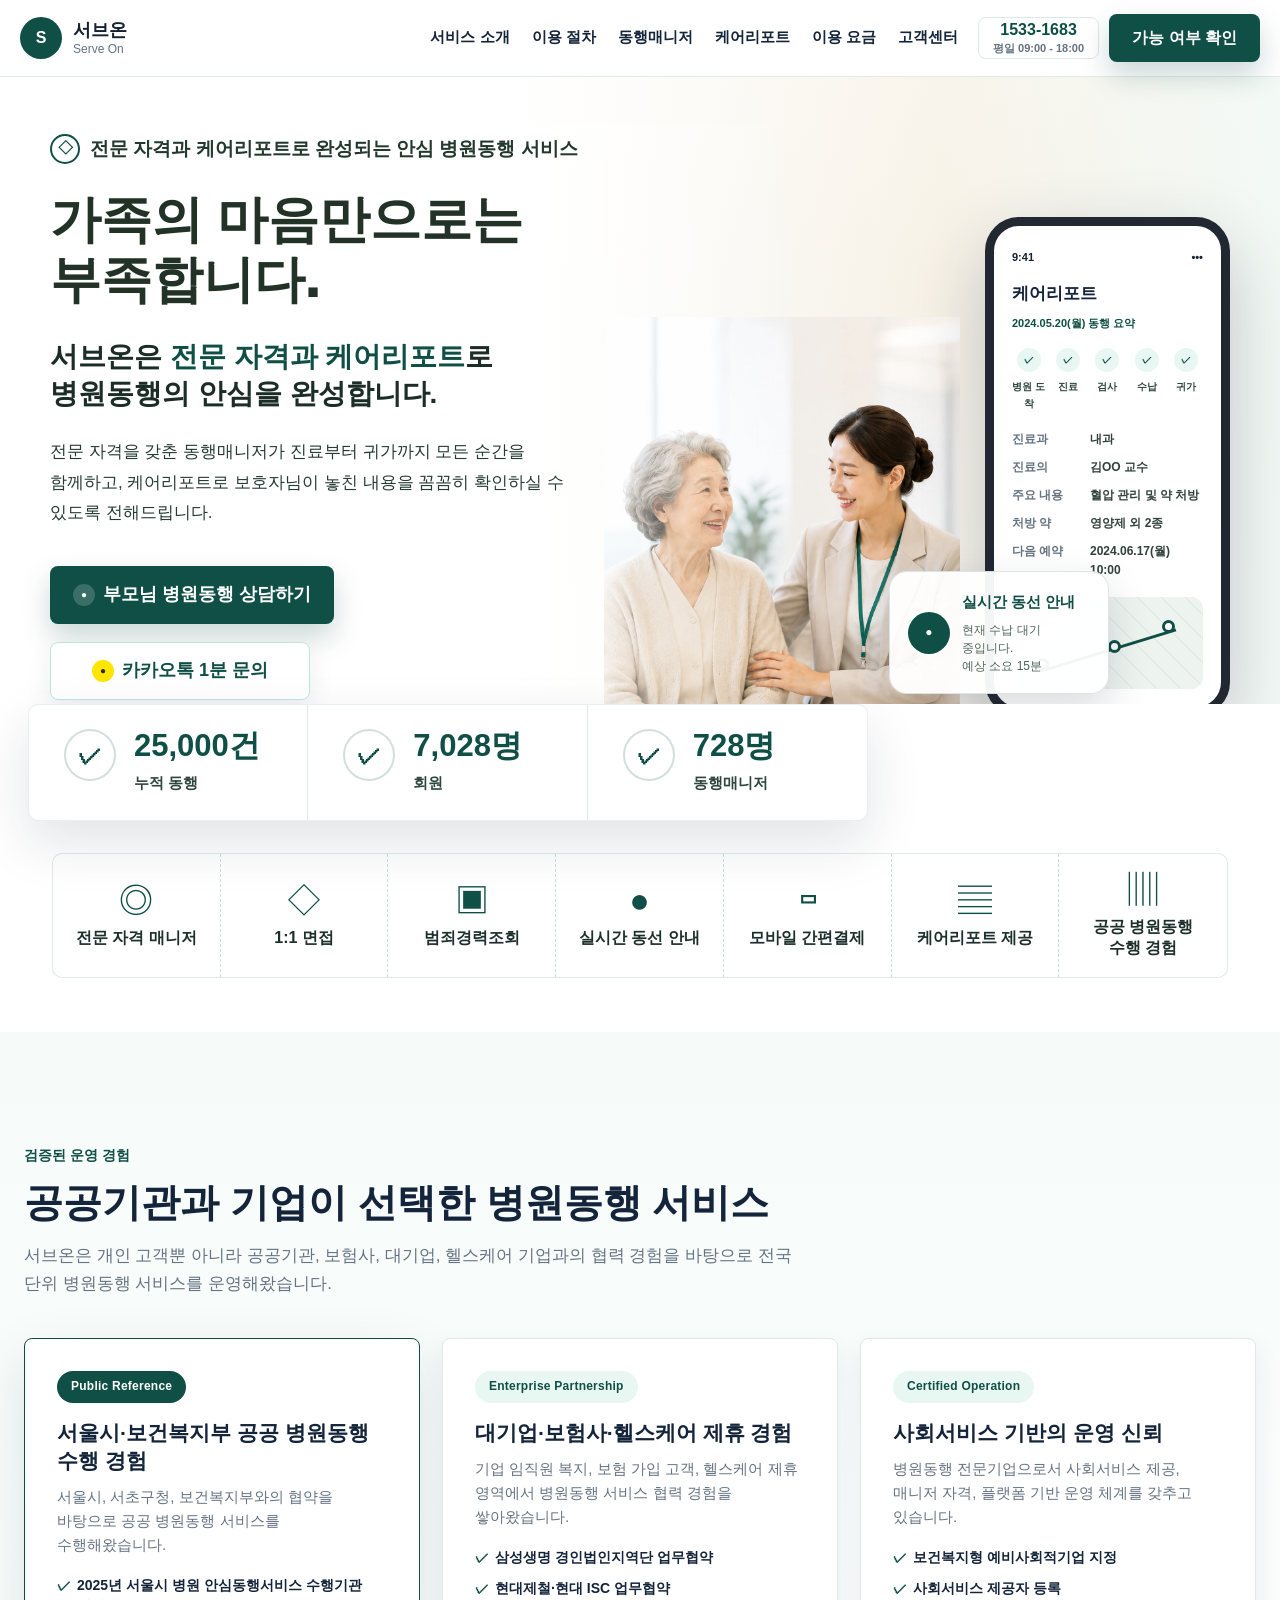
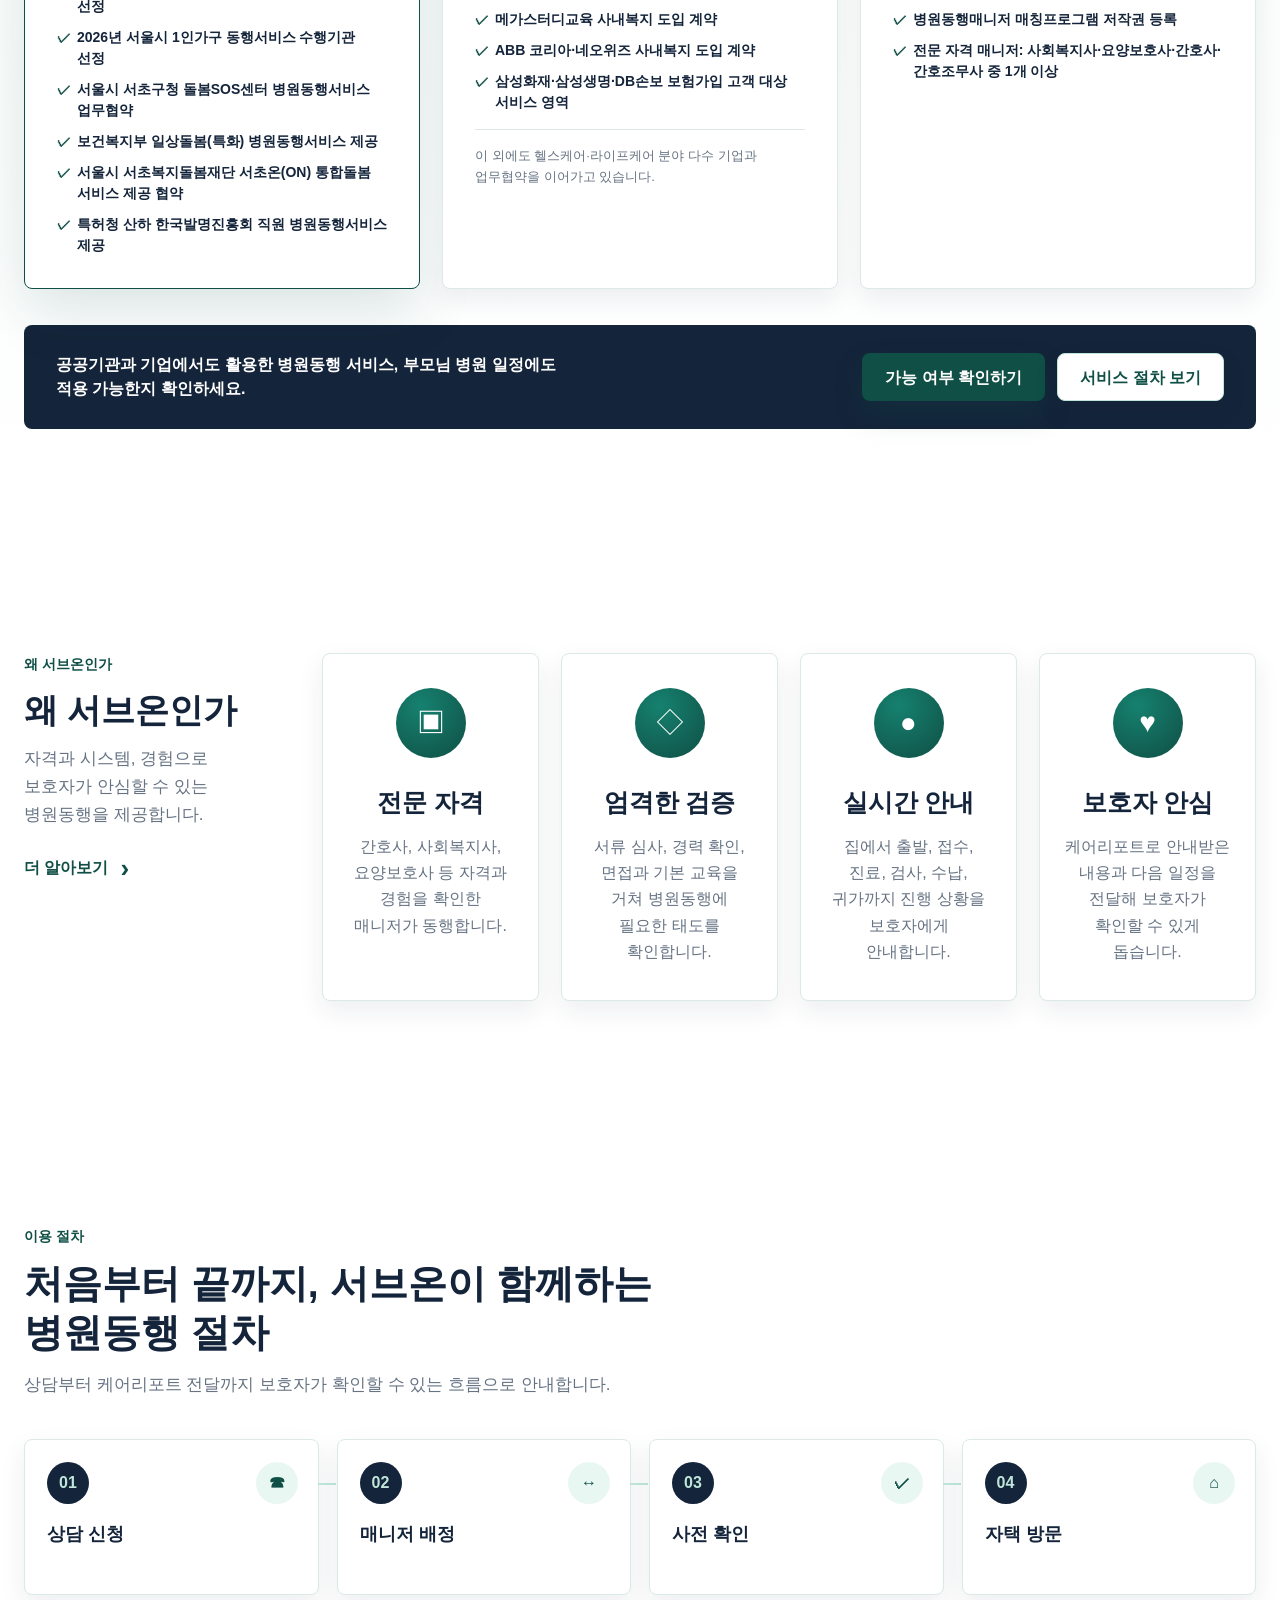
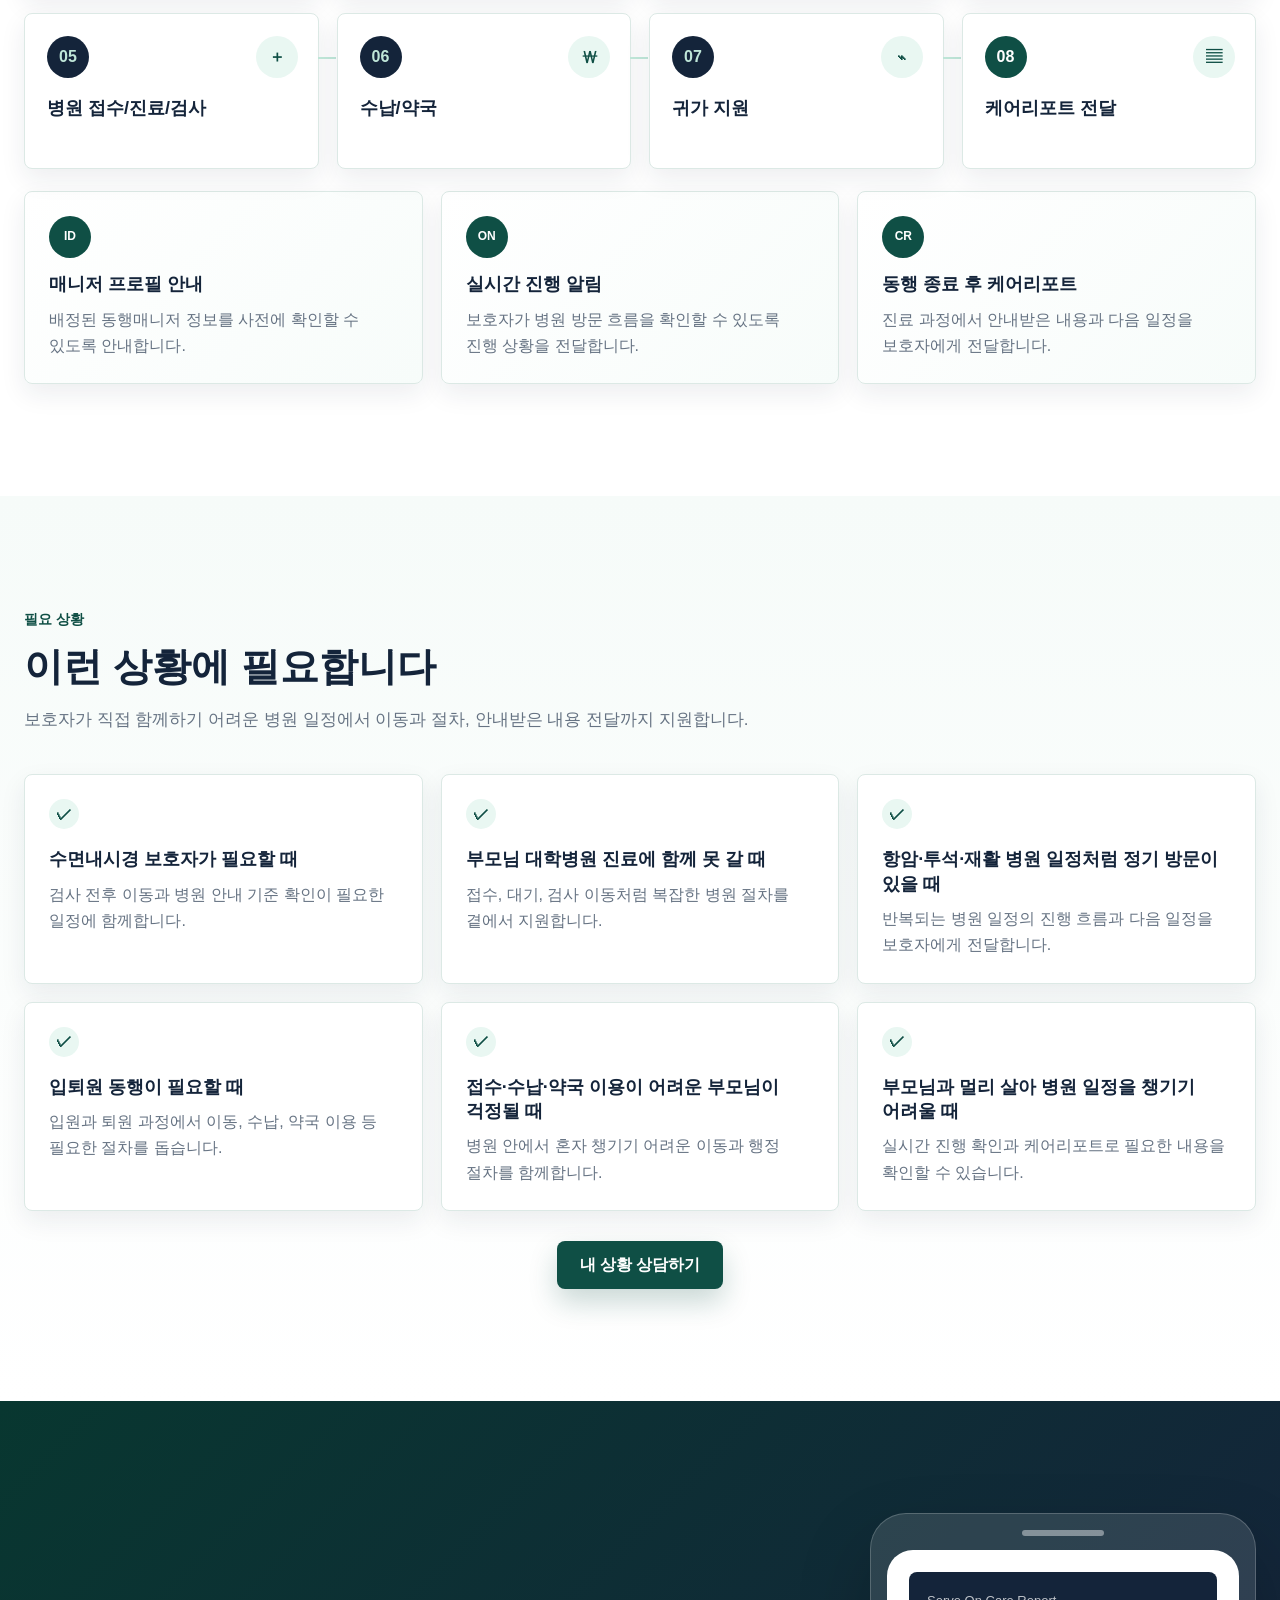
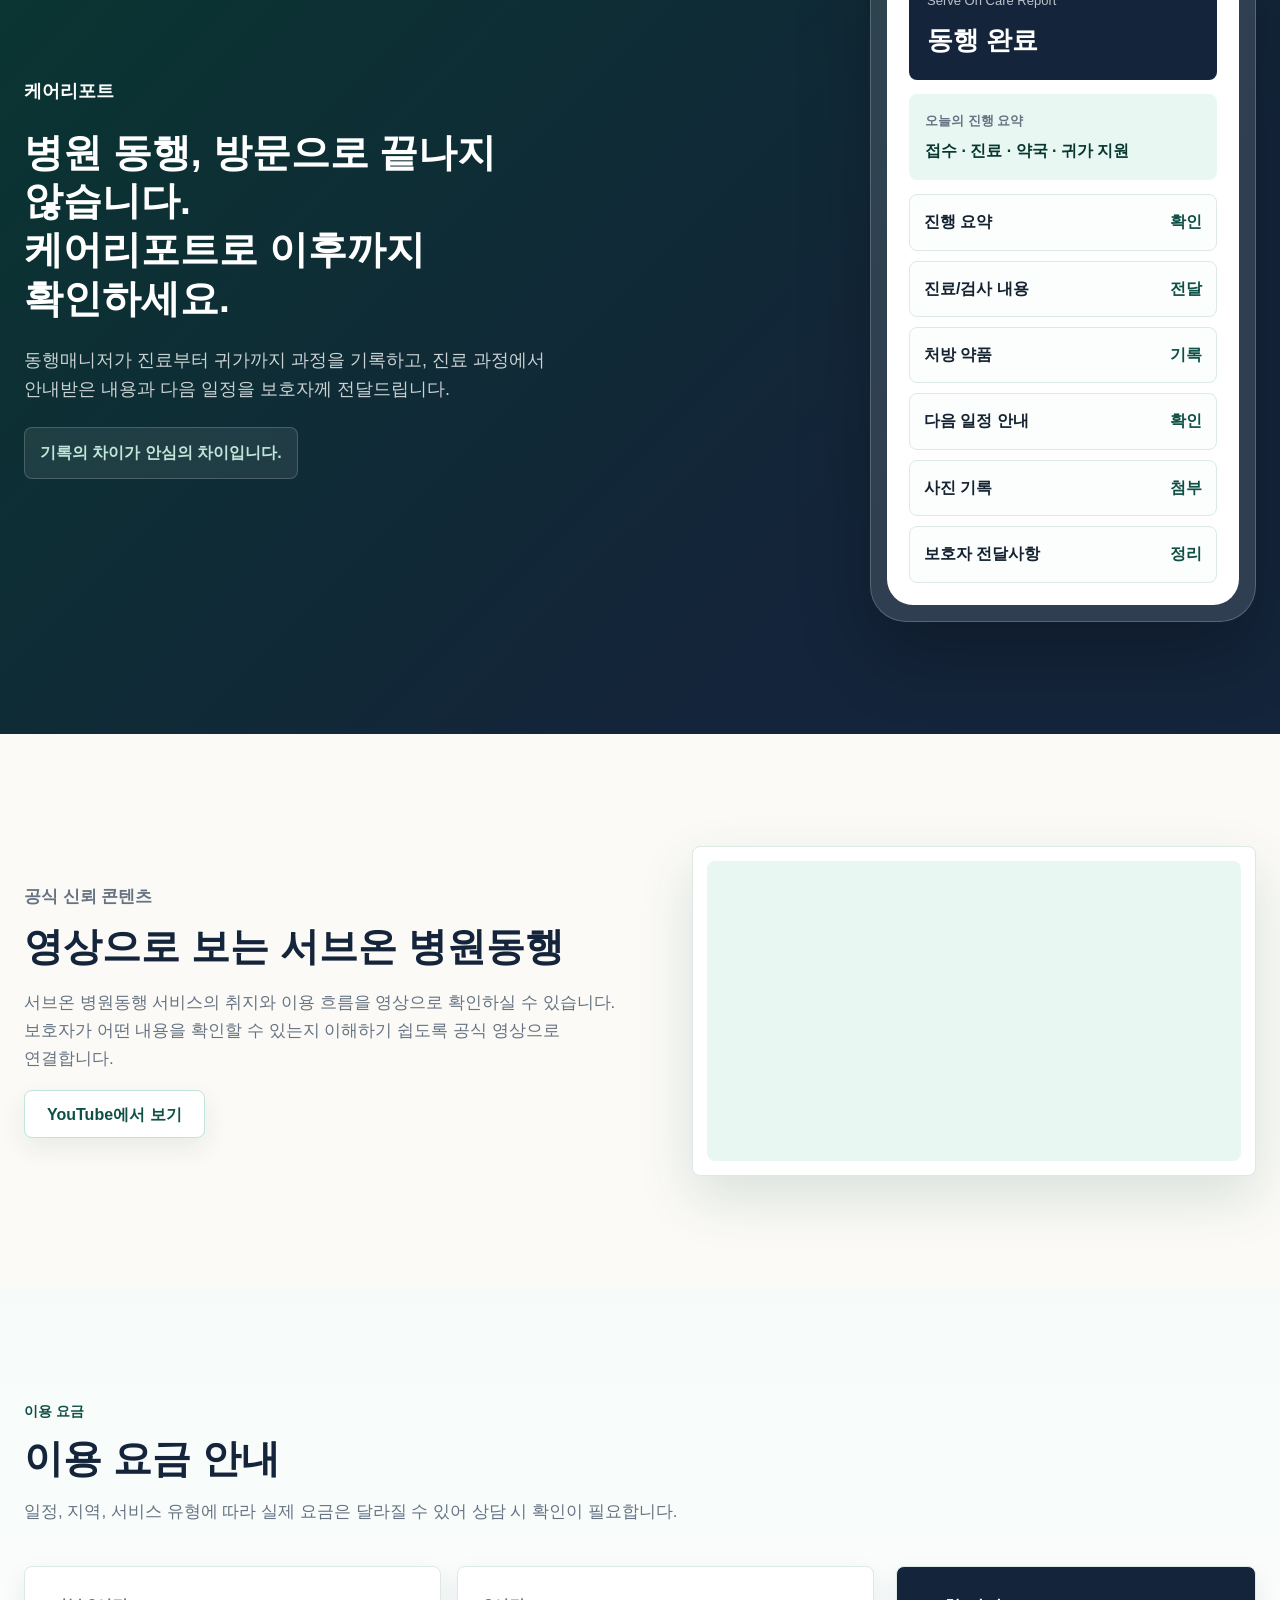
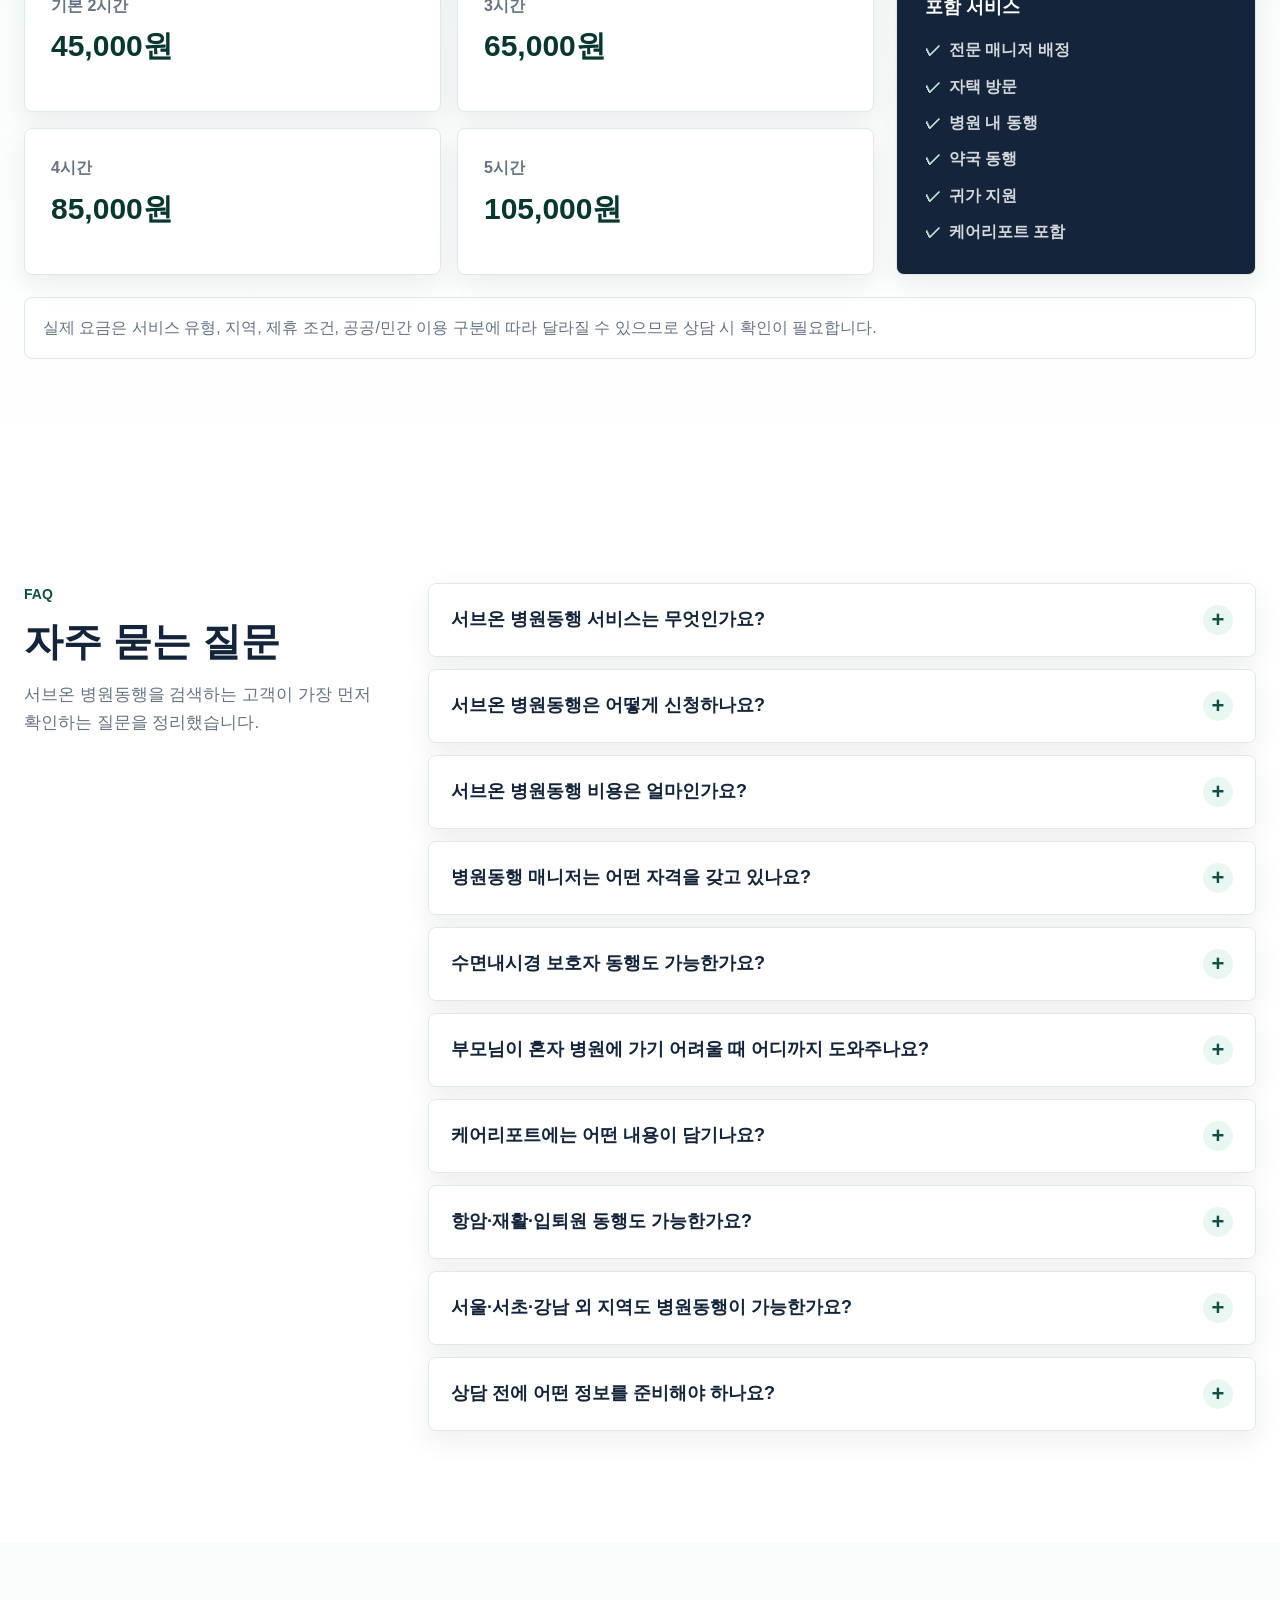
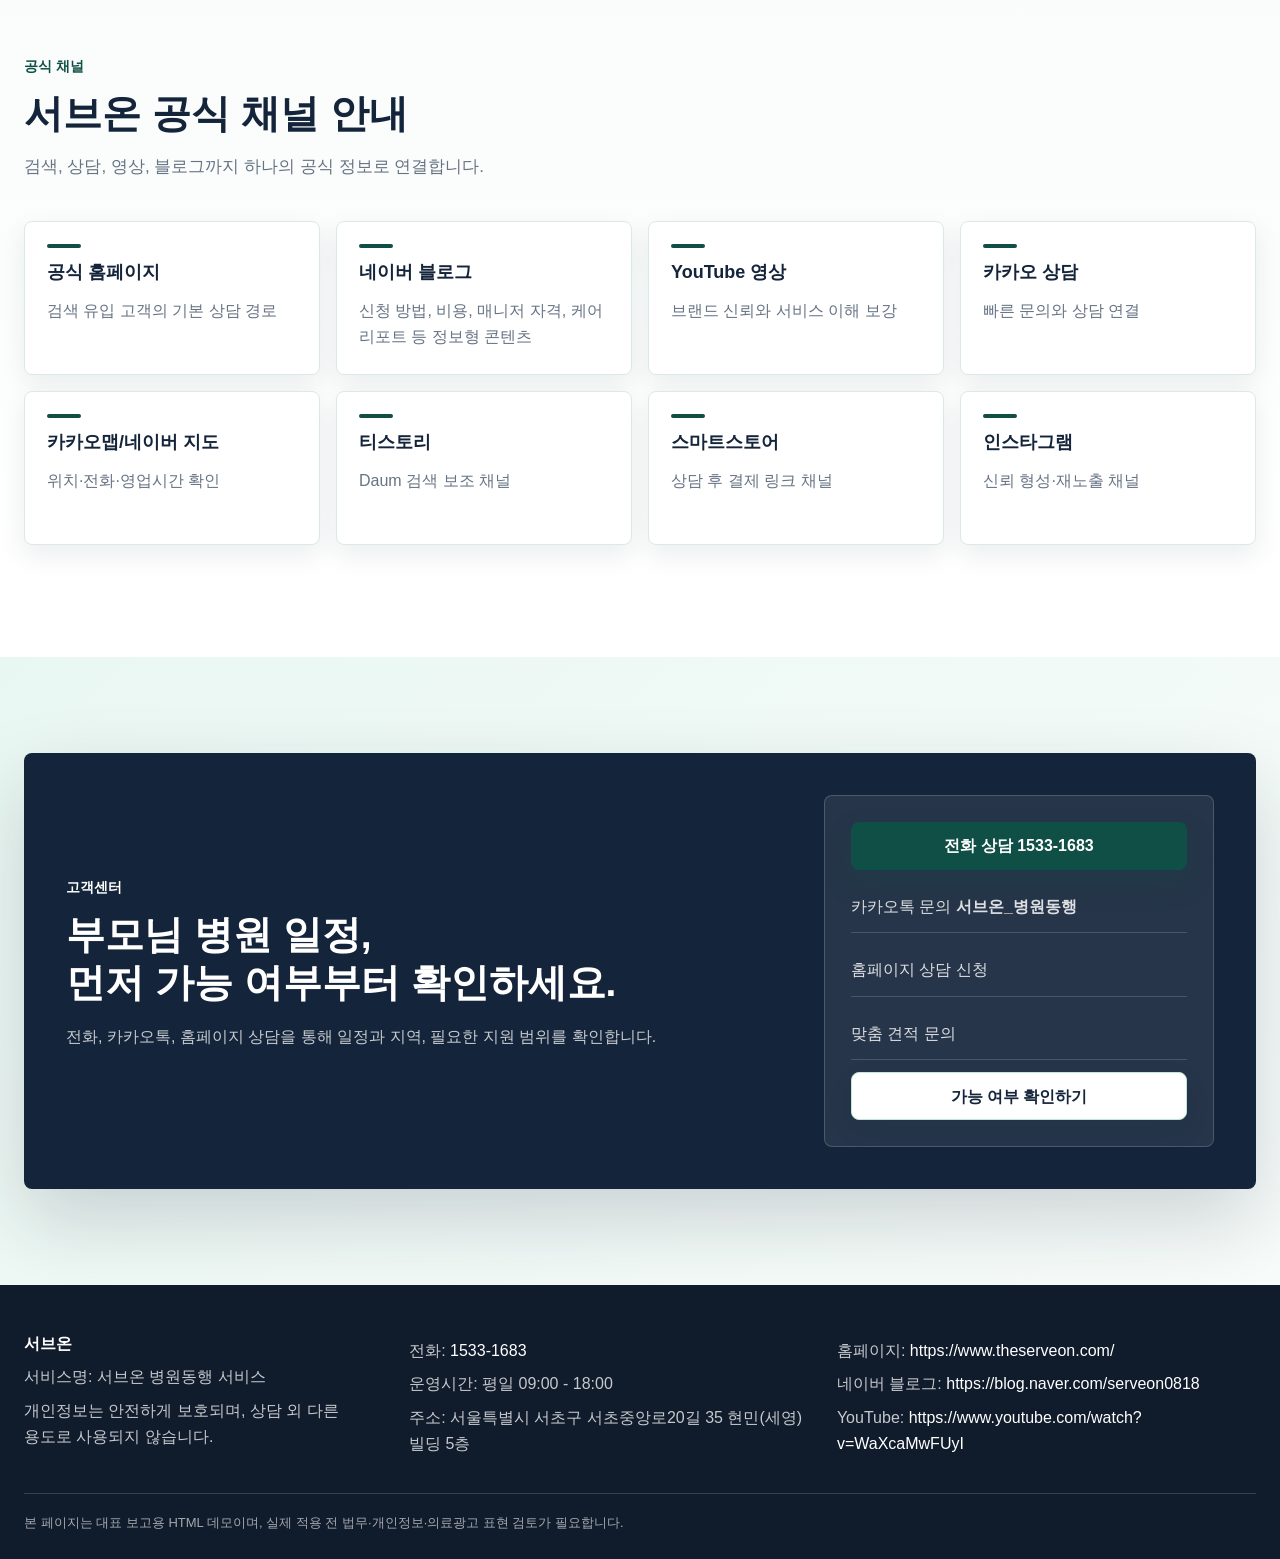
==== index.html @ 68f9f8d5 "디자인 디테일 개선 + 잔여 유튜브 링크 표기 버그 수정 - 유튜브 링크 텍스트가 href는 정상(WaXcaMwFUyI)인데 화면에 표시되는   텍스트만 잘린 ID(WaXcaMwF" ====
<!doctype html>
<html lang="ko">
<head>
  <meta charset="utf-8">
  <meta name="viewport" content="width=device-width, initial-scale=1">
  <title>서브온 | 병원동행 전문 서비스 · 부모님 병원동행 · 케어리포트</title>
  <meta name="description" content="서브온은 부모님 병원동행, 수면내시경 보호자 동행, 항암·재활·입퇴원 동행을 지원하는 병원동행 전문 서비스입니다. 접수부터 진료, 검사, 수납, 약국, 귀가까지 함께하고 보호자에게 케어리포트를 제공합니다. 상담 1533-1683.">
  <link rel="canonical" href="https://www.theserveon.com/">
  <link rel="icon" type="image/svg+xml" href="favicon.svg">
  <meta property="og:type" content="website">
  <meta property="og:title" content="서브온 병원동행 서비스 | 보호자가 확인할 수 있는 병원동행">
  <meta property="og:description" content="전문 동행매니저가 병원 접수부터 귀가까지 함께하고, 케어리포트로 보호자에게 필요한 내용을 전달합니다.">
  <meta property="og:url" content="https://www.theserveon.com/">
  <meta property="og:image" content="https://www.theserveon.com/assets/serveon-hero.jpg">
  <meta name="theme-color" content="#0f4f45">
  <link rel="stylesheet" href="styles.css">
  <script type="application/ld+json">
  {
    "@context": "https://schema.org",
    "@graph": [
      {
        "@type": "Organization",
        "@id": "https://www.theserveon.com/#organization",
        "name": "서브온",
        "alternateName": "서브온 병원동행",
        "url": "https://www.theserveon.com/",
        "telephone": "+82-1533-1683",
        "knowsAbout": [
          "병원동행 서비스",
          "공공 병원동행",
          "기업복지 병원동행",
          "케어리포트",
          "전문 동행매니저"
        ],
        "sameAs": [
          "https://blog.naver.com/serveon0818",
          "https://www.youtube.com/watch?v=WaXcaMwFUyI"
        ]
      },
      {
        "@type": "LocalBusiness",
        "@id": "https://www.theserveon.com/#localbusiness",
        "name": "서브온",
        "alternateName": "서브온 병원동행",
        "description": "부모님 병원동행, 수면내시경 보호자 동행, 항암·재활·입퇴원 동행을 지원하는 병원동행 전문 서비스",
        "url": "https://www.theserveon.com/",
        "telephone": "+82-1533-1683",
        "address": {
          "@type": "PostalAddress",
          "streetAddress": "서초중앙로20길 35 현민(세영)빌딩 5층",
          "addressLocality": "서초구",
          "addressRegion": "서울특별시",
          "addressCountry": "KR"
        },
        "areaServed": "대한민국",
        "openingHours": "Mo-Fr 09:00-18:00"
      },
      {
        "@type": "Service",
        "@id": "https://www.theserveon.com/#service",
        "name": "서브온 병원동행 서비스",
        "serviceType": ["병원동행 서비스", "공공 병원동행", "기업복지 병원동행"],
        "provider": {
          "@id": "https://www.theserveon.com/#organization"
        },
        "areaServed": "대한민국",
        "description": "전문 동행매니저가 병원 접수, 진료, 검사, 수납, 약국, 귀가까지 함께하고 보호자에게 케어리포트를 제공하는 병원동행 서비스"
      },
      {
        "@type": "FAQPage",
        "@id": "https://www.theserveon.com/#faq",
        "mainEntity": [
          {
            "@type": "Question",
            "name": "서브온 병원동행 서비스는 무엇인가요?",
            "acceptedAnswer": {
              "@type": "Answer",
              "text": "서브온 병원동행 서비스는 전문 동행매니저가 병원 접수, 진료, 검사, 수납, 약국, 귀가까지 필요한 이동과 절차를 함께 지원하는 서비스입니다."
            }
          },
          {
            "@type": "Question",
            "name": "서브온 병원동행은 어떻게 신청하나요?",
            "acceptedAnswer": {
              "@type": "Answer",
              "text": "전화 상담 1533-1683 또는 카카오 상담명 서브온_병원동행을 통해 일정, 병원, 필요한 지원 범위를 알려주시면 가능 여부를 확인합니다."
            }
          },
          {
            "@type": "Question",
            "name": "서브온 병원동행 비용은 얼마인가요?",
            "acceptedAnswer": {
              "@type": "Answer",
              "text": "기본 2시간 45,000원부터 안내되며, 실제 비용은 서비스 유형, 지역, 제휴 조건, 공공/민간 이용 구분에 따라 달라질 수 있어 상담 시 확인이 필요합니다."
            }
          },
          {
            "@type": "Question",
            "name": "병원동행 매니저는 어떤 자격을 갖고 있나요?",
            "acceptedAnswer": {
              "@type": "Answer",
              "text": "서브온은 전문 자격 보유 여부, 1:1 면접, 범죄경력조회 등 기본 확인 절차를 통해 동행매니저를 선발합니다. 세부 배정 조건은 상담 시 확인이 필요합니다."
            }
          },
          {
            "@type": "Question",
            "name": "수면내시경 보호자 동행도 가능한가요?",
            "acceptedAnswer": {
              "@type": "Answer",
              "text": "수면내시경처럼 보호자 동행이 필요한 일정도 상담을 통해 가능 여부를 확인할 수 있습니다. 병원별 기준과 당일 상황에 따라 준비 사항이 달라질 수 있습니다."
            }
          },
          {
            "@type": "Question",
            "name": "부모님이 혼자 병원에 가기 어려울 때 어디까지 도와주나요?",
            "acceptedAnswer": {
              "@type": "Answer",
              "text": "자택 방문, 병원 이동, 접수, 진료 대기, 검사 이동, 수납, 약국, 귀가 지원까지 일정에 맞춰 동행합니다. 필요한 지원 범위는 상담 시 확인합니다."
            }
          },
          {
            "@type": "Question",
            "name": "케어리포트에는 어떤 내용이 담기나요?",
            "acceptedAnswer": {
              "@type": "Answer",
              "text": "케어리포트에는 진행 요약, 진료 과정에서 안내받은 내용, 처방 약품, 다음 일정, 사진 기록, 보호자 전달사항 등이 포함될 수 있습니다."
            }
          },
          {
            "@type": "Question",
            "name": "항암·재활·입퇴원 동행도 가능한가요?",
            "acceptedAnswer": {
              "@type": "Answer",
              "text": "항암, 재활, 투석, 입퇴원처럼 정기적이거나 절차가 많은 병원 일정도 상담 후 가능 여부를 확인합니다."
            }
          },
          {
            "@type": "Question",
            "name": "서울·서초·강남 외 지역도 병원동행이 가능한가요?",
            "acceptedAnswer": {
              "@type": "Answer",
              "text": "지역과 일정에 따라 배정 가능 여부가 달라질 수 있습니다. 서울, 서초, 강남 외 지역은 상담 시 주소와 병원 정보를 기준으로 확인이 필요합니다."
            }
          },
          {
            "@type": "Question",
            "name": "상담 전에 어떤 정보를 준비해야 하나요?",
            "acceptedAnswer": {
              "@type": "Answer",
              "text": "방문 날짜와 시간, 병원명, 진료과 또는 검사명, 출발지와 귀가 장소, 보호자 연락처, 이동 지원 필요 여부를 준비하면 상담이 빠르게 진행됩니다."
            }
          }
        ]
      }
    ]
  }
  </script>
</head>
<body>
  <a class="skip-link" href="#main">본문 바로가기</a>

  <header class="site-header">
    <div class="header-inner">
      <a class="brand" href="index.html" aria-label="서브온 병원동행 서비스 홈">
        <span class="brand-mark" aria-hidden="true">S</span>
        <span><strong>서브온</strong><small>Serve On</small></span>
      </a>
      <nav class="primary-nav" id="primary-nav" aria-label="주요 메뉴">
        <a href="service.html">서비스 소개</a>
        <a href="process.html">이용 절차</a>
        <a href="managers.html">동행매니저</a>
        <a href="care-report.html">케어리포트</a>
        <a href="pricing.html">이용 요금</a>
        <a href="customer-center.html">고객센터</a>
      </nav>
      <div class="header-actions">
        <a class="header-phone" href="tel:1533-1683" aria-label="전화 상담 1533-1683">1533-1683</a>
        <a class="header-cta" href="customer-center.html#contact">가능 여부 확인</a>
      </div>
      <button class="menu-toggle" type="button" aria-label="메뉴 열기" aria-controls="primary-nav" aria-expanded="false">
        <span></span><span></span><span></span>
      </button>
    </div>
  </header>

  <main id="main">
    <section class="hero" id="service" aria-labelledby="hero-title">
      <div class="hero-shell">
        <div class="hero-copy">
          <p class="eyebrow"><span aria-hidden="true">◇</span> 전문 자격과 케어리포트로 완성되는 안심 병원동행 서비스</p>
          <h1 id="hero-title">서브온 병원동행 서비스</h1>
          <p class="hero-lead">가족의 마음만으로는<br>부족합니다.</p>
          <p class="hero-subcopy">서브온은 <span>전문 자격과 케어리포트</span>로<br>병원동행의 안심을 완성합니다.</p>
          <p class="hero-description">전문 자격을 갖춘 동행매니저가 진료부터 귀가까지 모든 순간을 함께하고, 케어리포트로 보호자님이 놓친 내용을 꼼꼼히 확인하실 수 있도록 전해드립니다.</p>
          <div class="hero-actions" aria-label="주요 상담 버튼">
            <a class="btn btn-primary" href="customer-center.html"><span aria-hidden="true">●</span> 부모님 병원동행 상담하기</a>
            <a class="btn btn-secondary" href="customer-center.html#contact"><span aria-hidden="true">●</span> 카카오톡 1분 문의</a>
          </div>
        </div>

        <div class="hero-photo-card">
          <img src="assets/serveon-hero-main.jpg" alt="어르신과 동행매니저가 함께 이동하는 서브온 병원동행 서비스 메인 이미지" onerror="this.hidden=true">

          <aside class="hero-status" aria-label="케어리포트 모바일 예시">
            <div class="hero-phone-mockup">
              <div class="phone-status-row"><span>9:41</span><span aria-hidden="true">•••</span></div>
              <strong>케어리포트</strong>
              <small>2024.05.20(월) 동행 요약</small>
              <div class="phone-step-row" aria-label="동행 단계 요약">
                <span>병원 도착</span><span>진료</span><span>검사</span><span>수납</span><span>귀가</span>
              </div>
              <dl>
                <div><dt>진료과</dt><dd>내과</dd></div>
                <div><dt>진료의</dt><dd>김OO 교수</dd></div>
                <div><dt>주요 내용</dt><dd>혈압 관리 및 약 처방</dd></div>
                <div><dt>처방 약</dt><dd>영양제 외 2종</dd></div>
                <div><dt>다음 예약</dt><dd>2024.06.17(월) 10:00</dd></div>
              </dl>
              <div class="phone-route-map" aria-hidden="true"><i></i><i></i><i></i></div>
            </div>
            <div class="hero-route-card">
              <span aria-hidden="true">●</span>
              <strong>실시간 동선 안내</strong>
              <p>현재 수납 대기 중입니다.<br>예상 소요 15분</p>
            </div>
          </aside>
      </div>
      </div>
    </section>

    <section class="trust-bar" aria-label="서브온 병원동행 신뢰 지표">
      <div class="container trust-grid">
        <div><strong>25,000건</strong><span>누적 동행</span></div>
        <div><strong>7,028명</strong><span>회원</span></div>
        <div><strong>728명</strong><span>동행매니저</span></div>
      </div>
      <div class="container trust-feature-strip" aria-label="서브온 병원동행 서비스 신뢰 요소">
        <div><span aria-hidden="true">◎</span><strong>전문 자격 매니저</strong></div>
        <div><span aria-hidden="true">◇</span><strong>1:1 면접</strong></div>
        <div><span aria-hidden="true">▣</span><strong>범죄경력조회</strong></div>
        <div><span aria-hidden="true">●</span><strong>실시간 동선 안내</strong></div>
        <div><span aria-hidden="true">▭</span><strong>모바일 간편결제</strong></div>
        <div><span aria-hidden="true">▤</span><strong>케어리포트 제공</strong></div>
        <div><span aria-hidden="true">▥</span><strong>공공 병원동행<br>수행 경험</strong></div>
      </div>
    </section>

    <section class="section proof-section" aria-labelledby="proof-title">
      <div class="container">
        <div class="section-heading">
          <p class="eyebrow">검증된 운영 경험</p>
          <h2 id="proof-title">공공기관과 기업이 선택한 병원동행 서비스</h2>
          <p>서브온은 개인 고객뿐 아니라 공공기관, 보험사, 대기업, 헬스케어 기업과의 협력 경험을 바탕으로 전국 단위 병원동행 서비스를 운영해왔습니다.</p>
        </div>
        <div class="proof-grid">
          <article class="proof-card proof-card-public">
            <span class="proof-label">Public Reference</span>
            <h3>서울시·보건복지부 공공 병원동행 수행 경험</h3>
            <p>서울시, 서초구청, 보건복지부와의 협약을 바탕으로 공공 병원동행 서비스를 수행해왔습니다.</p>
            <ul>
              <li>2025년 서울시 병원 안심동행서비스 수행기관 선정</li>
              <li>2026년 서울시 1인가구 동행서비스 수행기관 선정</li>
              <li>서울시 서초구청 돌봄SOS센터 병원동행서비스 업무협약</li>
              <li>보건복지부 일상돌봄(특화) 병원동행서비스 제공</li>
              <li>서울시 서초복지돌봄재단 서초온(ON) 통합돌봄 서비스 제공 협약</li>
              <li>특허청 산하 한국발명진흥회 직원 병원동행서비스 제공</li>
            </ul>
          </article>
          <article class="proof-card proof-card-enterprise">
            <span class="proof-label">Enterprise Partnership</span>
            <h3>대기업·보험사·헬스케어 제휴 경험</h3>
            <p>기업 임직원 복지, 보험 가입 고객, 헬스케어 제휴 영역에서 병원동행 서비스 협력 경험을 쌓아왔습니다.</p>
            <ul>
              <li>삼성생명 경인법인지역단 업무협약</li>
              <li>현대제철·현대 ISC 업무협약</li>
              <li>메가스터디교육 사내복지 도입 계약</li>
              <li>ABB 코리아·네오위즈 사내복지 도입 계약</li>
              <li>삼성화재·삼성생명·DB손보 보험가입 고객 대상 서비스 영역</li>
            </ul>
            <p class="proof-note">이 외에도 헬스케어·라이프케어 분야 다수 기업과 업무협약을 이어가고 있습니다.</p>
          </article>
          <article class="proof-card proof-card-cert">
            <span class="proof-label">Certified Operation</span>
            <h3>사회서비스 기반의 운영 신뢰</h3>
            <p>병원동행 전문기업으로서 사회서비스 제공, 매니저 자격, 플랫폼 기반 운영 체계를 갖추고 있습니다.</p>
            <ul>
              <li>보건복지형 예비사회적기업 지정</li>
              <li>사회서비스 제공자 등록</li>
              <li>병원동행매니저 매칭프로그램 저작권 등록</li>
              <li>전문 자격 매니저: 사회복지사·요양보호사·간호사·간호조무사 중 1개 이상</li>
            </ul>
          </article>
        </div>
        <div class="proof-cta">
          <p>공공기관과 기업에서도 활용한 병원동행 서비스, 부모님 병원 일정에도 적용 가능한지 확인하세요.</p>
          <div class="proof-cta-actions">
            <a class="btn btn-primary" href="customer-center.html#contact">가능 여부 확인하기</a>
            <a class="btn btn-secondary" href="process.html">서비스 절차 보기</a>
          </div>
        </div>
      </div>
    </section>

    <section class="section home-why" id="managers" aria-labelledby="why-title">
      <div class="container">
        <div class="section-heading">
          <p class="eyebrow">왜 서브온인가</p>
          <h2 id="why-title">왜 서브온인가</h2>
          <p>자격과 시스템, 경험으로 보호자가 안심할 수 있는 병원동행을 제공합니다.</p>
          <a class="text-link" href="service.html">더 알아보기</a>
        </div>
        <div class="why-grid why-grid-featured">
          <article><span aria-hidden="true">▣</span><strong>전문 자격</strong><p>간호사, 사회복지사, 요양보호사 등 자격과 경험을 확인한 매니저가 동행합니다.</p></article>
          <article><span aria-hidden="true">◇</span><strong>엄격한 검증</strong><p>서류 심사, 경력 확인, 면접과 기본 교육을 거쳐 병원동행에 필요한 태도를 확인합니다.</p></article>
          <article><span aria-hidden="true">●</span><strong>실시간 안내</strong><p>집에서 출발, 접수, 진료, 검사, 수납, 귀가까지 진행 상황을 보호자에게 안내합니다.</p></article>
          <article><span aria-hidden="true">♥</span><strong>보호자 안심</strong><p>케어리포트로 안내받은 내용과 다음 일정을 전달해 보호자가 확인할 수 있게 돕습니다.</p></article>
        </div>
      </div>
    </section>

    <section class="section" id="process" aria-labelledby="process-title">
      <div class="container">
        <div class="section-heading">
          <p class="eyebrow">이용 절차</p>
          <h2 id="process-title">처음부터 끝까지, 서브온이 함께하는 병원동행 절차</h2>
          <p>상담부터 케어리포트 전달까지 보호자가 확인할 수 있는 흐름으로 안내합니다.</p>
        </div>
        <ol class="timeline-list">
          <li><span class="step-badge">01</span><i aria-hidden="true">☎</i><strong>상담 신청</strong></li>
          <li><span class="step-badge">02</span><i aria-hidden="true">↔</i><strong>매니저 배정</strong></li>
          <li><span class="step-badge">03</span><i aria-hidden="true">✓</i><strong>사전 확인</strong></li>
          <li><span class="step-badge">04</span><i aria-hidden="true">⌂</i><strong>자택 방문</strong></li>
          <li><span class="step-badge">05</span><i aria-hidden="true">＋</i><strong>병원 접수/진료/검사</strong></li>
          <li><span class="step-badge">06</span><i aria-hidden="true">₩</i><strong>수납/약국</strong></li>
          <li><span class="step-badge">07</span><i aria-hidden="true">⌁</i><strong>귀가 지원</strong></li>
          <li><span class="step-badge">08</span><i aria-hidden="true">▤</i><strong>케어리포트 전달</strong></li>
        </ol>
        <div class="support-grid">
          <article><span aria-hidden="true">ID</span><h3>매니저 프로필 안내</h3><p>배정된 동행매니저 정보를 사전에 확인할 수 있도록 안내합니다.</p></article>
          <article><span aria-hidden="true">ON</span><h3>실시간 진행 알림</h3><p>보호자가 병원 방문 흐름을 확인할 수 있도록 진행 상황을 전달합니다.</p></article>
          <article><span aria-hidden="true">CR</span><h3>동행 종료 후 케어리포트</h3><p>진료 과정에서 안내받은 내용과 다음 일정을 보호자에게 전달합니다.</p></article>
        </div>
      </div>
    </section>

    <section class="section section-soft" aria-labelledby="needs-title">
      <div class="container">
        <div class="section-heading">
          <p class="eyebrow">필요 상황</p>
          <h2 id="needs-title">이런 상황에 필요합니다</h2>
          <p>보호자가 직접 함께하기 어려운 병원 일정에서 이동과 절차, 안내받은 내용 전달까지 지원합니다.</p>
        </div>
        <div class="need-grid">
          <article><span aria-hidden="true">✓</span><h3>수면내시경 보호자가 필요할 때</h3><p>검사 전후 이동과 병원 안내 기준 확인이 필요한 일정에 함께합니다.</p></article>
          <article><span aria-hidden="true">✓</span><h3>부모님 대학병원 진료에 함께 못 갈 때</h3><p>접수, 대기, 검사 이동처럼 복잡한 병원 절차를 곁에서 지원합니다.</p></article>
          <article><span aria-hidden="true">✓</span><h3>항암·투석·재활 병원 일정처럼 정기 방문이 있을 때</h3><p>반복되는 병원 일정의 진행 흐름과 다음 일정을 보호자에게 전달합니다.</p></article>
          <article><span aria-hidden="true">✓</span><h3>입퇴원 동행이 필요할 때</h3><p>입원과 퇴원 과정에서 이동, 수납, 약국 이용 등 필요한 절차를 돕습니다.</p></article>
          <article><span aria-hidden="true">✓</span><h3>접수·수납·약국 이용이 어려운 부모님이 걱정될 때</h3><p>병원 안에서 혼자 챙기기 어려운 이동과 행정 절차를 함께합니다.</p></article>
          <article><span aria-hidden="true">✓</span><h3>부모님과 멀리 살아 병원 일정을 챙기기 어려울 때</h3><p>실시간 진행 확인과 케어리포트로 필요한 내용을 확인할 수 있습니다.</p></article>
        </div>
        <div class="section-cta">
          <a class="btn btn-primary js-scroll-contact" href="#contact">내 상황 상담하기</a>
        </div>
      </div>
    </section>

    <section class="section report-section" id="care-report" aria-labelledby="report-title">
      <div class="container report-grid">
        <div class="report-copy">
          <p class="eyebrow">케어리포트</p>
          <h2 id="report-title">병원 동행, 방문으로 끝나지 않습니다.<br>케어리포트로 이후까지 확인하세요.</h2>
          <p>동행매니저가 진료부터 귀가까지 과정을 기록하고, 진료 과정에서 안내받은 내용과 다음 일정을 보호자께 전달드립니다.</p>
          <strong>기록의 차이가 안심의 차이입니다.</strong>
        </div>
        <div class="phone-mockup" aria-label="케어리포트 스마트폰 화면 예시">
          <div class="phone-top"></div>
          <div class="phone-screen">
            <div class="report-head">
              <span>Serve On Care Report</span>
              <strong>동행 완료</strong>
            </div>
            <div class="report-summary">
              <span>오늘의 진행 요약</span>
              <strong>접수 · 진료 · 약국 · 귀가 지원</strong>
            </div>
            <ul>
              <li><span>진행 요약</span><b>확인</b></li>
              <li><span>진료/검사 내용</span><b>전달</b></li>
              <li><span>처방 약품</span><b>기록</b></li>
              <li><span>다음 일정 안내</span><b>확인</b></li>
              <li><span>사진 기록</span><b>첨부</b></li>
              <li><span>보호자 전달사항</span><b>정리</b></li>
            </ul>
          </div>
        </div>
      </div>
    </section>

    <section class="section video-section" aria-labelledby="video-title">
      <div class="container video-grid">
        <div>
          <p class="eyebrow">공식 신뢰 콘텐츠</p>
          <h2 id="video-title">영상으로 보는 서브온 병원동행</h2>
          <p>서브온 병원동행 서비스의 취지와 이용 흐름을 영상으로 확인하실 수 있습니다. 보호자가 어떤 내용을 확인할 수 있는지 이해하기 쉽도록 공식 영상으로 연결합니다.</p>
          <a class="btn btn-secondary js-youtube" href="https://www.youtube.com/watch?v=WaXcaMwFUyI" target="_blank" rel="noopener noreferrer">YouTube에서 보기</a>
        </div>
        <div class="video-frame">
          <iframe src="https://www.youtube.com/embed/WaXcaMwFUyI" title="영상으로 보는 서브온 병원동행 서비스" loading="lazy" allow="accelerometer; autoplay; clipboard-write; encrypted-media; gyroscope; picture-in-picture; web-share" allowfullscreen></iframe>
        </div>
      </div>
    </section>

    <section class="section section-soft" id="pricing" aria-labelledby="pricing-title">
      <div class="container">
        <div class="section-heading">
          <p class="eyebrow">이용 요금</p>
          <h2 id="pricing-title">이용 요금 안내</h2>
          <p>일정, 지역, 서비스 유형에 따라 실제 요금은 달라질 수 있어 상담 시 확인이 필요합니다.</p>
        </div>
        <div class="pricing-layout">
          <div class="pricing-grid">
            <article><span>기본 2시간</span><strong>45,000원</strong></article>
            <article><span>3시간</span><strong>65,000원</strong></article>
            <article><span>4시간</span><strong>85,000원</strong></article>
            <article><span>5시간</span><strong>105,000원</strong></article>
          </div>
          <aside class="included-panel" aria-label="포함 서비스">
            <h3>포함 서비스</h3>
            <ul>
              <li>전문 매니저 배정</li>
              <li>자택 방문</li>
              <li>병원 내 동행</li>
              <li>약국 동행</li>
              <li>귀가 지원</li>
              <li>케어리포트 포함</li>
            </ul>
          </aside>
        </div>
        <p class="notice">실제 요금은 서비스 유형, 지역, 제휴 조건, 공공/민간 이용 구분에 따라 달라질 수 있으므로 상담 시 확인이 필요합니다.</p>
      </div>
    </section>

    <section class="section faq-section" aria-labelledby="faq-title">
      <div class="container faq-layout">
        <div class="section-heading">
          <p class="eyebrow">FAQ</p>
          <h2 id="faq-title">자주 묻는 질문</h2>
          <p>서브온 병원동행을 검색하는 고객이 가장 먼저 확인하는 질문을 정리했습니다.</p>
        </div>
        <div class="faq-list">
          <article class="faq-item">
            <button type="button" aria-expanded="false">서브온 병원동행 서비스는 무엇인가요?</button>
            <div class="faq-panel"><p>서브온 병원동행 서비스는 전문 동행매니저가 병원 접수, 진료, 검사, 수납, 약국, 귀가까지 필요한 이동과 절차를 함께 지원하는 서비스입니다.</p></div>
          </article>
          <article class="faq-item">
            <button type="button" aria-expanded="false">서브온 병원동행은 어떻게 신청하나요?</button>
            <div class="faq-panel"><p>전화 상담 1533-1683 또는 카카오 상담명 서브온_병원동행을 통해 일정, 병원, 필요한 지원 범위를 알려주시면 가능 여부를 확인합니다.</p></div>
          </article>
          <article class="faq-item">
            <button type="button" aria-expanded="false">서브온 병원동행 비용은 얼마인가요?</button>
            <div class="faq-panel"><p>기본 2시간 45,000원부터 안내되며, 실제 비용은 서비스 유형, 지역, 제휴 조건, 공공/민간 이용 구분에 따라 달라질 수 있어 상담 시 확인이 필요합니다.</p></div>
          </article>
          <article class="faq-item">
            <button type="button" aria-expanded="false">병원동행 매니저는 어떤 자격을 갖고 있나요?</button>
            <div class="faq-panel"><p>서브온은 전문 자격 보유 여부, 1:1 면접, 범죄경력조회 등 기본 확인 절차를 통해 동행매니저를 선발합니다. 세부 배정 조건은 상담 시 확인이 필요합니다.</p></div>
          </article>
          <article class="faq-item">
            <button type="button" aria-expanded="false">수면내시경 보호자 동행도 가능한가요?</button>
            <div class="faq-panel"><p>수면내시경처럼 보호자 동행이 필요한 일정도 상담을 통해 가능 여부를 확인할 수 있습니다. 병원별 기준과 당일 상황에 따라 준비 사항이 달라질 수 있습니다.</p></div>
          </article>
          <article class="faq-item">
            <button type="button" aria-expanded="false">부모님이 혼자 병원에 가기 어려울 때 어디까지 도와주나요?</button>
            <div class="faq-panel"><p>자택 방문, 병원 이동, 접수, 진료 대기, 검사 이동, 수납, 약국, 귀가 지원까지 일정에 맞춰 동행합니다. 필요한 지원 범위는 상담 시 확인합니다.</p></div>
          </article>
          <article class="faq-item">
            <button type="button" aria-expanded="false">케어리포트에는 어떤 내용이 담기나요?</button>
            <div class="faq-panel"><p>케어리포트에는 진행 요약, 진료 과정에서 안내받은 내용, 처방 약품, 다음 일정, 사진 기록, 보호자 전달사항 등이 포함될 수 있습니다.</p></div>
          </article>
          <article class="faq-item">
            <button type="button" aria-expanded="false">항암·재활·입퇴원 동행도 가능한가요?</button>
            <div class="faq-panel"><p>항암, 재활, 투석, 입퇴원처럼 정기적이거나 절차가 많은 병원 일정도 상담 후 가능 여부를 확인합니다.</p></div>
          </article>
          <article class="faq-item">
            <button type="button" aria-expanded="false">서울·서초·강남 외 지역도 병원동행이 가능한가요?</button>
            <div class="faq-panel"><p>지역과 일정에 따라 배정 가능 여부가 달라질 수 있습니다. 서울, 서초, 강남 외 지역은 상담 시 주소와 병원 정보를 기준으로 확인이 필요합니다.</p></div>
          </article>
          <article class="faq-item">
            <button type="button" aria-expanded="false">상담 전에 어떤 정보를 준비해야 하나요?</button>
            <div class="faq-panel"><p>방문 날짜와 시간, 병원명, 진료과 또는 검사명, 출발지와 귀가 장소, 보호자 연락처, 이동 지원 필요 여부를 준비하면 상담이 빠르게 진행됩니다.</p></div>
          </article>
        </div>
      </div>
    </section>

    <section class="section channels-section" aria-labelledby="channels-title">
      <div class="container">
        <div class="section-heading">
          <p class="eyebrow">공식 채널</p>
          <h2 id="channels-title">서브온 공식 채널 안내</h2>
          <p>검색, 상담, 영상, 블로그까지 하나의 공식 정보로 연결합니다.</p>
        </div>
        <div class="channel-grid">
          <a href="https://www.theserveon.com/" target="_blank" rel="noopener noreferrer"><strong>공식 홈페이지</strong><span>검색 유입 고객의 기본 상담 경로</span></a>
          <a class="js-blog" href="https://blog.naver.com/serveon0818" target="_blank" rel="noopener noreferrer"><strong>네이버 블로그</strong><span>신청 방법, 비용, 매니저 자격, 케어리포트 등 정보형 콘텐츠</span></a>
          <a class="js-youtube" href="https://www.youtube.com/watch?v=WaXcaMwFUyI" target="_blank" rel="noopener noreferrer"><strong>YouTube 영상</strong><span>브랜드 신뢰와 서비스 이해 보강</span></a>
          <!-- 실제 카카오채널 URL 입력 필요 -->
          <a href="#"><strong>카카오 상담</strong><span>빠른 문의와 상담 연결</span></a>
          <!-- 실제 지도 URL 입력 필요 -->
          <a href="#"><strong>카카오맵/네이버 지도</strong><span>위치·전화·영업시간 확인</span></a>
          <!-- 실제 티스토리 URL 입력 필요. 티스토리는 Daum 검색 보조 채널입니다. -->
          <a href="#"><strong>티스토리</strong><span>Daum 검색 보조 채널</span></a>
          <!-- 실제 스마트스토어 URL 입력 필요. 스마트스토어는 신규 유입보다 상담 후 결제 링크 채널입니다. -->
          <a href="#"><strong>스마트스토어</strong><span>상담 후 결제 링크 채널</span></a>
          <!-- 실제 인스타그램 URL 입력 필요. 인스타그램은 신뢰 형성·재노출 채널입니다. -->
          <a href="#"><strong>인스타그램</strong><span>신뢰 형성·재노출 채널</span></a>
          <!-- 구글 블로거는 구글 검색 보조 채널로 별도 운영 여부를 검토합니다. -->
        </div>
      </div>
    </section>

    <section class="final-cta" id="contact" aria-labelledby="contact-title">
      <div class="container final-card">
        <div>
          <p class="eyebrow">고객센터</p>
          <h2 id="contact-title">부모님 병원 일정,<br>먼저 가능 여부부터 확인하세요.</h2>
          <p>전화, 카카오톡, 홈페이지 상담을 통해 일정과 지역, 필요한 지원 범위를 확인합니다.</p>
        </div>
        <div class="contact-card">
          <a class="btn btn-primary js-phone" href="tel:1533-1683">전화 상담 1533-1683</a>
          <p>카카오톡 문의 <strong>서브온_병원동행</strong></p>
          <p>홈페이지 상담 신청</p>
          <p>맞춤 견적 문의</p>
          <a class="btn btn-secondary js-scroll-contact" href="#contact">가능 여부 확인하기</a>
        </div>
      </div>
    </section>
  </main>

  <footer class="site-footer">
    <div class="container footer-grid">
      <div>
        <strong>서브온</strong>
        <p>서비스명: 서브온 병원동행 서비스</p>
        <p>개인정보는 안전하게 보호되며, 상담 외 다른 용도로 사용되지 않습니다.</p>
      </div>
      <address>
        <p>전화: <a href="tel:1533-1683">1533-1683</a></p>
        <p>운영시간: 평일 09:00 - 18:00</p>
        <p>주소: 서울특별시 서초구 서초중앙로20길 35 현민(세영)빌딩 5층</p>
      </address>
      <div>
        <p>홈페이지: <a href="https://www.theserveon.com/" target="_blank" rel="noopener noreferrer">https://www.theserveon.com/</a></p>
        <p>네이버 블로그: <a href="https://blog.naver.com/serveon0818" target="_blank" rel="noopener noreferrer">https://blog.naver.com/serveon0818</a></p>
        <p>YouTube: <a href="https://www.youtube.com/watch?v=WaXcaMwFUyI" target="_blank" rel="noopener noreferrer">https://www.youtube.com/watch?v=WaXcaMwFUyI</a></p>
      </div>
    </div>
    <p class="footer-note">본 페이지는 대표 보고용 HTML 데모이며, 실제 적용 전 법무·개인정보·의료광고 표현 검토가 필요합니다.</p>
  </footer>

  <script src="script.js"></script>
</body>
</html>
---- styles.css ----
:root {
  --green: #0f4f45;
  --green-dark: #083730;
  --green-soft: #dff2eb;
  --navy: #14243a;
  --navy-soft: #223650;
  --mint: #e9f7f2;
  --mint-strong: #bfe6d8;
  --cream: #fbfaf6;
  --ink: #152231;
  --muted: #667383;
  --line: #dce9e5;
  --white: #ffffff;
  --shadow-sm: 0 10px 26px rgba(20, 36, 58, 0.08);
  --shadow-md: 0 22px 56px rgba(15, 79, 69, 0.14);
  --shadow-lg: 0 32px 80px rgba(20, 36, 58, 0.18);
  --radius: 8px;
}

* {
  box-sizing: border-box;
}

html {
  scroll-behavior: smooth;
}

body {
  margin: 0;
  font-family: "Pretendard", "Apple SD Gothic Neo", "Malgun Gothic", Arial, sans-serif;
  color: var(--ink);
  background: var(--white);
  line-height: 1.65;
}

a {
  color: inherit;
  text-decoration: none;
}

button,
a {
  -webkit-tap-highlight-color: transparent;
}

.skip-link {
  position: absolute;
  left: 16px;
  top: -48px;
  z-index: 100;
  padding: 10px 14px;
  background: var(--navy);
  color: var(--white);
  border-radius: var(--radius);
}

.skip-link:focus {
  top: 16px;
}

.container {
  width: min(1240px, calc(100% - 48px));
  margin: 0 auto;
}

.site-header {
  position: sticky;
  top: 0;
  z-index: 30;
  border-bottom: 1px solid rgba(220, 233, 229, 0.9);
  background: rgba(255, 255, 255, 0.92);
  backdrop-filter: blur(14px);
}

.header-inner {
  width: min(1240px, calc(100% - 40px));
  min-height: 76px;
  margin: 0 auto;
  display: flex;
  align-items: center;
  gap: 20px;
}

.brand {
  display: inline-flex;
  align-items: center;
  gap: 11px;
  min-width: 146px;
}

.brand-mark {
  display: grid;
  place-items: center;
  width: 42px;
  height: 42px;
  border-radius: 50%;
  background: var(--green);
  color: var(--white);
  font-weight: 900;
}

.brand strong,
.brand small {
  display: block;
  line-height: 1.12;
}

.brand strong {
  font-size: 18px;
}

.brand small {
  margin-top: 3px;
  color: var(--muted);
  font-size: 12px;
}

.primary-nav {
  display: flex;
  align-items: center;
  gap: 22px;
  margin-left: auto;
  color: var(--navy);
  font-size: 15px;
  font-weight: 800;
}

.primary-nav a {
  padding: 12px 0;
  border-bottom: 2px solid transparent;
}

.primary-nav a.is-active {
  color: var(--green);
  border-bottom-color: var(--green);
}

.header-actions {
  display: flex;
  align-items: center;
  gap: 10px;
}

.header-phone {
  min-height: 42px;
  display: inline-flex;
  flex-direction: column;
  align-items: center;
  justify-content: center;
  padding: 0 14px;
  border: 1px solid var(--line);
  border-radius: var(--radius);
  color: var(--green);
  font-weight: 900;
  line-height: 1.15;
}

.header-phone::after {
  content: "평일 09:00 - 18:00";
  margin-top: 3px;
  color: var(--muted);
  font-size: 11px;
  font-weight: 800;
}

.header-cta,
.btn {
  min-height: 48px;
  display: inline-flex;
  align-items: center;
  justify-content: center;
  padding: 0 22px;
  border: 1px solid transparent;
  border-radius: var(--radius);
  font-weight: 900;
  line-height: 1.2;
  text-align: center;
}

.header-cta,
.btn-primary {
  background: var(--green);
  color: var(--white);
  box-shadow: 0 13px 28px rgba(15, 79, 69, 0.22);
}

.btn-secondary {
  background: var(--white);
  color: var(--green);
  border-color: var(--mint-strong);
  box-shadow: var(--shadow-sm);
}

.menu-toggle {
  display: none;
  width: 44px;
  height: 44px;
  border: 1px solid var(--line);
  border-radius: var(--radius);
  background: var(--white);
}

.menu-toggle span {
  display: block;
  width: 19px;
  height: 2px;
  margin: 4px auto;
  background: var(--navy);
}

.section {
  padding: 112px 0;
}

.section-soft {
  background: linear-gradient(180deg, #f6fbf9 0%, #fff 100%);
}

.eyebrow {
  margin: 0 0 12px;
  color: var(--green);
  font-size: 14px;
  font-weight: 900;
  letter-spacing: 0;
}

h1,
h2,
h3,
p,
li {
  word-break: keep-all;
}

h1 {
  width: 1px;
  height: 1px;
  position: absolute;
  overflow: hidden;
  clip: rect(0, 0, 0, 0);
}

h2 {
  margin: 0;
  color: var(--navy);
  font-size: 39px;
  line-height: 1.25;
  letter-spacing: 0;
}

h3 {
  margin: 0;
  color: var(--navy);
  font-size: 18px;
  line-height: 1.35;
}

.section-heading {
  max-width: 780px;
  margin-bottom: 40px;
}

.section-heading p:not(.eyebrow) {
  margin: 14px 0 0;
  color: var(--muted);
  font-size: 17px;
}

.hero {
  position: relative;
  overflow: hidden;
  padding: 82px 0 64px;
  background:
    linear-gradient(135deg, rgba(233, 247, 242, 0.96), rgba(255, 255, 255, 0.88) 52%, rgba(223, 242, 235, 0.9)),
    radial-gradient(circle at 72% 18%, rgba(191, 230, 216, 0.42), transparent 36%);
}

.hero-grid {
  display: grid;
  grid-template-columns: minmax(0, 0.98fr) minmax(430px, 1.02fr);
  gap: 54px;
  align-items: center;
}

.hero-copy {
  padding: 28px 0;
}

.hero-lead {
  margin: 0 0 22px;
  color: var(--navy);
  font-size: 54px;
  font-weight: 900;
  line-height: 1.12;
  letter-spacing: 0;
}

.hero-subcopy {
  max-width: 620px;
  margin: 0 0 30px;
  color: #526170;
  font-size: 19px;
}

.hero-actions {
  display: flex;
  flex-wrap: wrap;
  gap: 12px;
  margin-bottom: 28px;
}

.feature-list {
  display: grid;
  grid-template-columns: repeat(2, minmax(0, 1fr));
  gap: 12px;
  margin: 0;
  padding: 0;
  list-style: none;
}

.feature-list li {
  min-height: 58px;
  display: flex;
  align-items: center;
  gap: 10px;
  padding: 14px 16px;
  border: 1px solid rgba(15, 79, 69, 0.13);
  border-radius: var(--radius);
  background: rgba(255, 255, 255, 0.78);
  color: var(--navy);
  font-weight: 850;
  box-shadow: 0 10px 26px rgba(15, 79, 69, 0.06);
}

.feature-icon {
  flex: 0 0 auto;
  display: grid;
  place-items: center;
  width: 24px;
  height: 24px;
  border-radius: 50%;
  background: var(--green);
  color: var(--white);
  font-size: 13px;
}

.hero-visual {
  position: relative;
  min-height: 610px;
  padding: 26px;
  border: 1px solid rgba(191, 230, 216, 0.9);
  border-radius: 8px;
  background: linear-gradient(145deg, #ffffff 0%, #f2fbf7 100%);
  box-shadow: var(--shadow-lg);
}

.visual-scene {
  position: relative;
  height: 198px;
  border-radius: var(--radius);
  background:
    linear-gradient(180deg, rgba(255, 255, 255, 0.5), rgba(233, 247, 242, 0.8)),
    linear-gradient(135deg, rgba(15, 79, 69, 0.12), rgba(20, 36, 58, 0.08));
  overflow: hidden;
}

.visual-scene::before {
  content: "";
  position: absolute;
  left: 9%;
  right: 9%;
  bottom: 27px;
  height: 42px;
  border-radius: 999px 999px 0 0;
  background: rgba(255, 255, 255, 0.78);
}

.avatar {
  position: absolute;
  bottom: 42px;
  width: 118px;
  height: 118px;
}

.avatar.elder {
  left: 18%;
}

.avatar.manager {
  right: 17%;
}

.avatar-head {
  position: absolute;
  left: 39px;
  top: 5px;
  width: 40px;
  height: 40px;
  border-radius: 50%;
  background: #f1c9aa;
  box-shadow: inset 0 -7px 0 rgba(20, 36, 58, 0.08);
}

.avatar-body {
  position: absolute;
  left: 18px;
  bottom: 0;
  width: 82px;
  height: 76px;
  border-radius: 38px 38px 12px 12px;
  background: var(--green);
}

.avatar.manager .avatar-body {
  background: var(--navy);
}

.avatar.manager::after {
  content: "";
  position: absolute;
  right: -30px;
  top: 62px;
  width: 52px;
  height: 10px;
  border-radius: 999px;
  background: var(--navy);
  transform: rotate(-14deg);
}

.scene-label {
  position: absolute;
  left: 20px;
  bottom: 18px;
  padding: 9px 12px;
  border-radius: var(--radius);
  background: rgba(255, 255, 255, 0.9);
  color: var(--green-dark);
  font-size: 13px;
  font-weight: 900;
}

.progress-panel {
  margin-top: 18px;
  padding: 22px;
  border: 1px solid var(--line);
  border-radius: var(--radius);
  background: var(--white);
  box-shadow: var(--shadow-sm);
}

.panel-header {
  display: flex;
  justify-content: space-between;
  gap: 18px;
  align-items: center;
  margin-bottom: 18px;
}

.panel-header span {
  color: var(--muted);
  font-weight: 800;
}

.panel-header strong {
  padding: 7px 11px;
  border-radius: 999px;
  background: var(--mint);
  color: var(--green);
  font-size: 13px;
}

.progress-steps {
  position: relative;
  display: grid;
  gap: 13px;
  margin: 0;
  padding: 0;
  list-style: none;
}

.progress-steps::before {
  content: "";
  position: absolute;
  left: 9px;
  top: 12px;
  bottom: 12px;
  width: 2px;
  background: var(--line);
}

.progress-steps li {
  position: relative;
  display: flex;
  align-items: center;
  gap: 12px;
  color: var(--muted);
  font-weight: 800;
}

.progress-steps li span {
  position: relative;
  z-index: 1;
  width: 20px;
  height: 20px;
  border: 4px solid var(--line);
  border-radius: 50%;
  background: var(--white);
}

.progress-steps .is-done,
.progress-steps .is-current {
  color: var(--navy);
}

.progress-steps .is-done span,
.progress-steps .is-current span {
  border-color: var(--green);
}

.progress-steps .is-current span {
  box-shadow: 0 0 0 6px rgba(15, 79, 69, 0.12);
}

.floating-report {
  position: absolute;
  right: -18px;
  bottom: 28px;
  width: 252px;
  padding: 20px;
  border: 1px solid rgba(191, 230, 216, 0.9);
  border-radius: var(--radius);
  background: var(--navy);
  color: var(--white);
  box-shadow: var(--shadow-md);
}

.floating-report strong,
.floating-report span {
  display: block;
}

.floating-report strong {
  margin-bottom: 12px;
  font-size: 20px;
}

.floating-report span {
  padding: 9px 0;
  border-top: 1px solid rgba(255, 255, 255, 0.14);
  color: rgba(255, 255, 255, 0.82);
  font-size: 14px;
}

.trust-bar {
  background: var(--navy);
  color: var(--white);
}

.trust-grid {
  display: grid;
  grid-template-columns: repeat(5, minmax(0, 1fr));
}

.trust-grid div {
  min-height: 132px;
  display: grid;
  align-content: center;
  gap: 8px;
  padding: 24px 28px;
  border-left: 1px solid rgba(255, 255, 255, 0.12);
}

.trust-grid div:last-child {
  border-right: 1px solid rgba(255, 255, 255, 0.12);
}

.trust-grid strong {
  color: var(--mint-strong);
  font-size: 31px;
  line-height: 1.1;
}

.trust-grid span {
  color: rgba(255, 255, 255, 0.72);
  font-weight: 800;
}

.timeline-list {
  position: relative;
  display: grid;
  grid-template-columns: repeat(4, minmax(0, 1fr));
  gap: 18px;
  margin: 0 0 22px;
  padding: 0;
  list-style: none;
}

.timeline-list li {
  position: relative;
  min-height: 156px;
  padding: 22px;
  border: 1px solid var(--line);
  border-radius: var(--radius);
  background: var(--white);
  box-shadow: var(--shadow-sm);
}

.timeline-list li:not(:nth-child(4n))::after {
  content: "";
  position: absolute;
  top: 43px;
  right: -18px;
  width: 18px;
  height: 2px;
  background: var(--mint-strong);
}

.step-badge {
  display: grid;
  place-items: center;
  width: 42px;
  height: 42px;
  margin-bottom: 18px;
  border-radius: 50%;
  background: var(--navy);
  color: var(--mint-strong);
  font-weight: 900;
}

.timeline-list li:last-child .step-badge {
  background: var(--green);
  color: var(--white);
}

.timeline-list i {
  position: absolute;
  right: 20px;
  top: 22px;
  display: grid;
  place-items: center;
  width: 42px;
  height: 42px;
  border-radius: 50%;
  background: var(--mint);
  color: var(--green);
  font-style: normal;
  font-weight: 900;
}

.timeline-list strong {
  display: block;
  color: var(--navy);
  font-size: 18px;
  line-height: 1.4;
}

.support-grid {
  display: grid;
  grid-template-columns: repeat(3, minmax(0, 1fr));
  gap: 18px;
}

.support-grid article {
  padding: 24px;
  border: 1px solid var(--line);
  border-radius: var(--radius);
  background: linear-gradient(135deg, var(--white), #f7fcfa);
  box-shadow: var(--shadow-sm);
}

.support-grid article > span {
  display: inline-grid;
  place-items: center;
  width: 42px;
  height: 42px;
  margin-bottom: 14px;
  border-radius: 50%;
  background: var(--green);
  color: var(--white);
  font-size: 12px;
  font-weight: 900;
}

.support-grid p,
.need-grid p,
.why-grid p {
  margin: 10px 0 0;
  color: var(--muted);
}

.need-grid {
  display: grid;
  grid-template-columns: repeat(3, minmax(0, 1fr));
  gap: 18px;
}

.need-grid article {
  min-height: 196px;
  padding: 24px;
  border: 1px solid var(--line);
  border-radius: var(--radius);
  background: var(--white);
  box-shadow: var(--shadow-sm);
}

.need-grid article > span {
  display: grid;
  place-items: center;
  width: 30px;
  height: 30px;
  margin-bottom: 18px;
  border-radius: 50%;
  background: var(--mint);
  color: var(--green);
  font-weight: 900;
}

.section-cta {
  margin-top: 30px;
  text-align: center;
}

.why-grid {
  display: grid;
  grid-template-columns: repeat(3, minmax(0, 1fr));
  gap: 18px;
}

.why-grid article {
  min-height: 218px;
  padding: 26px;
  border: 1px solid var(--line);
  border-radius: var(--radius);
  background: var(--white);
  box-shadow: var(--shadow-sm);
}

.why-grid article > span {
  display: grid;
  place-items: center;
  width: 58px;
  height: 58px;
  margin-bottom: 22px;
  border-radius: 50%;
  background: var(--navy);
  color: var(--mint-strong);
  font-size: 24px;
}

.why-grid strong {
  display: block;
  color: var(--navy);
  font-size: 21px;
}

.report-section {
  overflow: hidden;
  background:
    linear-gradient(135deg, var(--green-dark), var(--navy) 72%),
    var(--navy);
  color: var(--white);
}

.report-grid,
.video-grid {
  display: grid;
  grid-template-columns: minmax(0, 0.9fr) minmax(360px, 0.85fr);
  gap: 70px;
  align-items: center;
}

.report-section h2,
.report-section .eyebrow {
  color: var(--white);
}

.report-copy p {
  max-width: 620px;
  margin: 22px 0;
  color: rgba(255, 255, 255, 0.78);
  font-size: 18px;
}

.report-copy > strong {
  display: inline-flex;
  padding: 12px 15px;
  border: 1px solid rgba(255, 255, 255, 0.18);
  border-radius: var(--radius);
  background: rgba(255, 255, 255, 0.08);
  color: var(--mint-strong);
}

.phone-mockup {
  width: min(100%, 386px);
  margin-left: auto;
  padding: 16px;
  border: 1px solid rgba(255, 255, 255, 0.2);
  border-radius: 36px;
  background: rgba(255, 255, 255, 0.12);
  box-shadow: 0 34px 72px rgba(0, 0, 0, 0.22);
}

.phone-top {
  width: 82px;
  height: 6px;
  margin: 0 auto 14px;
  border-radius: 999px;
  background: rgba(255, 255, 255, 0.42);
}

.phone-screen {
  min-height: 520px;
  padding: 22px;
  border-radius: 26px;
  background: var(--white);
  color: var(--ink);
}

.report-head,
.report-summary,
.phone-screen li {
  border-radius: var(--radius);
}

.report-head {
  padding: 18px;
  background: var(--navy);
  color: var(--white);
}

.report-head span,
.report-head strong,
.report-summary span,
.report-summary strong {
  display: block;
}

.report-head span {
  color: rgba(255, 255, 255, 0.72);
  font-size: 13px;
}

.report-head strong {
  margin-top: 8px;
  font-size: 26px;
}

.report-summary {
  margin: 14px 0;
  padding: 16px;
  background: var(--mint);
}

.report-summary span {
  color: var(--muted);
  font-size: 13px;
  font-weight: 800;
}

.report-summary strong {
  margin-top: 6px;
  color: var(--green-dark);
}

.phone-screen ul {
  display: grid;
  gap: 10px;
  margin: 0;
  padding: 0;
  list-style: none;
}

.phone-screen li {
  display: flex;
  justify-content: space-between;
  gap: 12px;
  padding: 14px;
  border: 1px solid var(--line);
  background: #fbfefd;
  font-weight: 850;
}

.phone-screen b {
  color: var(--green);
}

.video-section {
  background: var(--cream);
}

.video-section p {
  color: var(--muted);
  font-size: 17px;
}

.video-frame {
  padding: 14px;
  border: 1px solid var(--line);
  border-radius: var(--radius);
  background: var(--white);
  box-shadow: var(--shadow-md);
}

.video-frame iframe {
  display: block;
  width: 100%;
  aspect-ratio: 16 / 9;
  border: 0;
  border-radius: var(--radius);
  background: var(--mint);
}

.pricing-layout {
  display: grid;
  grid-template-columns: minmax(0, 1fr) 360px;
  gap: 22px;
  align-items: stretch;
}

.pricing-grid {
  display: grid;
  grid-template-columns: repeat(2, minmax(0, 1fr));
  gap: 16px;
}

.pricing-grid article,
.included-panel {
  border: 1px solid var(--line);
  border-radius: var(--radius);
  background: var(--white);
  box-shadow: var(--shadow-sm);
}

.pricing-grid article {
  padding: 26px;
}

.pricing-grid span,
.pricing-grid strong {
  display: block;
}

.pricing-grid span {
  color: var(--muted);
  font-weight: 850;
}

.pricing-grid strong {
  margin-top: 10px;
  color: var(--green-dark);
  font-size: 30px;
  line-height: 1.15;
}

.included-panel {
  padding: 28px;
  background: var(--navy);
  color: var(--white);
}

.included-panel h3 {
  color: var(--white);
  margin-bottom: 18px;
}

.included-panel ul {
  display: grid;
  gap: 10px;
  margin: 0;
  padding: 0;
  list-style: none;
}

.included-panel li {
  position: relative;
  padding-left: 24px;
  color: rgba(255, 255, 255, 0.82);
  font-weight: 800;
}

.included-panel li::before {
  content: "✓";
  position: absolute;
  left: 0;
  color: var(--mint-strong);
}

.notice {
  margin: 22px 0 0;
  padding: 17px 18px;
  border: 1px solid var(--line);
  border-radius: var(--radius);
  background: var(--white);
  color: var(--muted);
}

.faq-section {
  background: var(--white);
}

.faq-layout {
  display: grid;
  grid-template-columns: 360px minmax(0, 1fr);
  gap: 44px;
  align-items: start;
}

.faq-list {
  display: grid;
  gap: 12px;
}

.faq-item {
  border: 1px solid var(--line);
  border-radius: var(--radius);
  background: var(--white);
  box-shadow: var(--shadow-sm);
  overflow: hidden;
}

.faq-item button {
  position: relative;
  width: 100%;
  min-height: 72px;
  padding: 21px 62px 21px 22px;
  border: 0;
  background: var(--white);
  color: var(--navy);
  text-align: left;
  font: inherit;
  font-size: 18px;
  font-weight: 900;
  cursor: pointer;
}

.faq-item button::after {
  content: "+";
  position: absolute;
  right: 22px;
  top: 50%;
  display: grid;
  place-items: center;
  width: 30px;
  height: 30px;
  border-radius: 50%;
  background: var(--mint);
  color: var(--green);
  font-size: 22px;
  line-height: 1;
  transform: translateY(-50%) rotate(0deg);
  transition: transform 0.25s ease, background 0.25s ease, color 0.25s ease;
}

.faq-item.is-open button::after {
  content: "+";
  background: var(--green);
  color: var(--white);
  transform: translateY(-50%) rotate(135deg);
}

.faq-panel {
  display: grid;
  grid-template-rows: 0fr;
  padding: 0 22px;
  overflow: hidden;
  color: var(--muted);
  transition: grid-template-rows 0.28s ease, padding 0.28s ease;
}

.faq-panel > p {
  overflow: hidden;
  min-height: 0;
}

.faq-item.is-open .faq-panel {
  grid-template-rows: 1fr;
  padding: 0 22px 24px;
}

.faq-panel p {
  margin: 0;
}

.channels-section {
  background: linear-gradient(180deg, #f8fcfa, #fff);
}

.channel-grid {
  display: grid;
  grid-template-columns: repeat(4, minmax(0, 1fr));
  gap: 16px;
}

.channel-grid a {
  min-height: 154px;
  display: grid;
  align-content: start;
  gap: 10px;
  padding: 22px;
  border: 1px solid var(--line);
  border-radius: var(--radius);
  background: var(--white);
  box-shadow: var(--shadow-sm);
}

.channel-grid a::before {
  content: "";
  width: 34px;
  height: 4px;
  border-radius: 999px;
  background: var(--green);
}

.channel-grid strong {
  color: var(--navy);
  font-size: 18px;
}

.channel-grid span {
  color: var(--muted);
}

.final-cta {
  padding: 96px 0;
  background: linear-gradient(135deg, var(--mint), #f8fcfa);
}

.final-card {
  display: grid;
  grid-template-columns: minmax(0, 1fr) 390px;
  gap: 36px;
  align-items: center;
  padding: 42px;
  border-radius: var(--radius);
  background: var(--navy);
  color: var(--white);
  box-shadow: var(--shadow-lg);
}

.final-card h2,
.final-card .eyebrow {
  color: var(--white);
}

.final-card p {
  color: rgba(255, 255, 255, 0.76);
}

.contact-card {
  display: grid;
  gap: 12px;
  padding: 26px;
  border: 1px solid rgba(255, 255, 255, 0.18);
  border-radius: var(--radius);
  background: rgba(255, 255, 255, 0.08);
}

.contact-card p {
  margin: 0;
  padding: 12px 0;
  border-bottom: 1px solid rgba(255, 255, 255, 0.16);
  color: rgba(255, 255, 255, 0.84);
}

.contact-card .btn-secondary {
  color: var(--navy);
}

.page-hero {
  padding: 92px 0;
  background:
    linear-gradient(120deg, rgba(255, 255, 255, 0.98), rgba(233, 247, 242, 0.78)),
    radial-gradient(circle at 78% 18%, rgba(191, 230, 216, 0.44), transparent 34%);
}

.page-hero-dark {
  background: linear-gradient(135deg, var(--green-dark), var(--navy));
  color: var(--white);
}

.page-hero-grid {
  display: grid;
  grid-template-columns: minmax(0, 0.95fr) minmax(360px, 0.75fr);
  gap: 56px;
  align-items: center;
}

.page-hero h1 {
  position: static;
  width: auto;
  height: auto;
  clip: auto;
  overflow: visible;
  margin: 0 0 22px;
  color: var(--navy);
  font-size: 54px;
  line-height: 1.12;
  letter-spacing: 0;
}

.page-hero-dark h1,
.page-hero-dark .eyebrow {
  color: var(--white);
}

.page-hero p:not(.eyebrow) {
  max-width: 740px;
  margin: 0 0 28px;
  color: #516171;
  font-size: 20px;
  line-height: 1.75;
}

.page-hero-dark p:not(.eyebrow) {
  color: rgba(255, 255, 255, 0.78);
}

.page-visual-card {
  min-height: 360px;
  display: grid;
  place-items: center;
  border: 1px solid var(--line);
  border-radius: var(--radius);
  background:
    linear-gradient(180deg, rgba(255, 255, 255, 0.82), rgba(233, 247, 242, 0.82)),
    radial-gradient(circle at 50% 42%, rgba(15, 79, 69, 0.18), transparent 38%);
  box-shadow: var(--shadow-md);
}

.mini-status-card {
  width: min(82%, 360px);
  padding: 24px;
  border: 1px solid var(--line);
  border-radius: var(--radius);
  background: rgba(255, 255, 255, 0.94);
  box-shadow: var(--shadow-sm);
}

.mini-status-card strong,
.mini-status-card span {
  display: block;
}

.mini-status-card strong {
  color: var(--navy);
  font-size: 24px;
}

.mini-status-card span {
  margin-top: 10px;
  color: var(--muted);
  font-weight: 800;
}

.split-layout {
  display: grid;
  grid-template-columns: 340px minmax(0, 1fr);
  gap: 40px;
  align-items: start;
}

.large-card-grid {
  display: grid;
  grid-template-columns: repeat(2, minmax(0, 1fr));
  gap: 18px;
}

.large-card-grid article {
  min-height: 190px;
  padding: 28px;
  border: 1px solid var(--line);
  border-radius: var(--radius);
  background: var(--white);
  box-shadow: var(--shadow-sm);
}

.large-card-grid p {
  margin: 12px 0 0;
  color: var(--muted);
}

.contact-card-light {
  background: var(--white);
  color: var(--ink);
  border-color: var(--line);
}

.contact-card-light p {
  border-bottom-color: var(--line);
  color: var(--muted);
}

.service-page-hero {
  padding: 86px 0 96px;
  background:
    linear-gradient(120deg, rgba(255, 255, 255, 0.96), rgba(233, 247, 242, 0.82)),
    radial-gradient(circle at 72% 22%, rgba(191, 230, 216, 0.42), transparent 36%);
}

.service-hero-grid {
  display: grid;
  grid-template-columns: minmax(0, 0.95fr) minmax(420px, 0.82fr);
  gap: 58px;
  align-items: center;
}

.service-hero-copy h1 {
  position: absolute;
  width: 1px;
  height: 1px;
  overflow: hidden;
  clip: rect(0, 0, 0, 0);
}

.service-hero-title {
  margin: 0 0 22px;
  color: var(--navy);
  font-size: 52px;
  font-weight: 950;
  line-height: 1.14;
}

.service-hero-text {
  max-width: 720px;
  margin: 0 0 30px;
  color: #516171;
  font-size: 20px;
  line-height: 1.8;
}

.service-hero-panel {
  position: relative;
  min-height: 470px;
  border: 1px solid var(--line);
  border-radius: var(--radius);
  background: linear-gradient(180deg, #fff, var(--mint));
  box-shadow: var(--shadow-md);
  overflow: hidden;
}

.service-hero-panel img {
  position: absolute;
  inset: 0;
  width: 100%;
  height: 100%;
  object-fit: cover;
  object-position: center top;
}

.service-floating-card {
  position: absolute;
  left: 28px;
  right: 28px;
  bottom: 28px;
  padding: 22px;
  border-radius: var(--radius);
  background: var(--navy);
  color: var(--white);
  box-shadow: var(--shadow-md);
}

.service-floating-card strong,
.service-floating-card span {
  display: block;
}

.service-floating-card strong {
  font-size: 22px;
}

.service-floating-card span {
  margin-top: 8px;
  color: rgba(255, 255, 255, 0.78);
}

.service-scope-grid {
  display: grid;
  grid-template-columns: repeat(4, minmax(0, 1fr));
  gap: 16px;
}

.service-scope-grid article,
.situation-grid article,
.internal-link-grid a {
  border: 1px solid var(--line);
  border-radius: var(--radius);
  background: var(--white);
  box-shadow: var(--shadow-sm);
}

.service-scope-grid article {
  min-height: 178px;
  padding: 24px;
}

.service-scope-grid article > span,
.situation-grid article > span {
  display: grid;
  place-items: center;
  width: 38px;
  height: 38px;
  margin-bottom: 16px;
  border-radius: 50%;
  background: var(--green);
  color: var(--white);
  font-weight: 900;
}

.service-scope-grid p,
.situation-grid p {
  margin: 10px 0 0;
  color: var(--muted);
}

.situation-grid {
  display: grid;
  grid-template-columns: repeat(3, minmax(0, 1fr));
  gap: 18px;
}

.situation-grid article {
  min-height: 238px;
  padding: 24px;
}

.situation-grid article > span {
  background: var(--mint);
  color: var(--green);
}

.situation-grid strong {
  display: inline-flex;
  margin-top: 16px;
  color: var(--green);
  font-size: 14px;
}

.service-cta-band {
  padding: 78px 0;
  background: linear-gradient(135deg, var(--green-dark), var(--navy));
}

.service-cta-card {
  display: flex;
  align-items: center;
  justify-content: space-between;
  gap: 32px;
  color: var(--white);
}

.service-cta-card h2,
.service-cta-card .eyebrow {
  color: var(--white);
}

.service-cta-card p:not(.eyebrow) {
  max-width: 720px;
  color: rgba(255, 255, 255, 0.76);
}

.internal-link-grid {
  display: grid;
  grid-template-columns: repeat(4, minmax(0, 1fr));
  gap: 16px;
}

.internal-link-grid a {
  min-height: 150px;
  display: grid;
  align-content: start;
  gap: 10px;
  padding: 24px;
}

.internal-link-grid a::after {
  content: "›";
  color: var(--green);
  font-size: 30px;
  line-height: 1;
}

.internal-link-grid strong {
  color: var(--navy);
  font-size: 20px;
}

.internal-link-grid span {
  color: var(--muted);
}

.site-footer {
  padding: 46px 0 26px;
  background: #101b2c;
  color: rgba(255, 255, 255, 0.76);
}

.site-footer a,
.site-footer strong {
  color: var(--white);
}

.footer-grid {
  display: grid;
  grid-template-columns: 1fr 1.12fr 1.18fr;
  gap: 30px;
}

address {
  font-style: normal;
}

.footer-grid p {
  margin: 7px 0;
}

.footer-note {
  width: min(1240px, calc(100% - 48px));
  margin: 28px auto 0;
  padding-top: 18px;
  border-top: 1px solid rgba(255, 255, 255, 0.16);
  color: rgba(255, 255, 255, 0.62);
  font-size: 13px;
}

@media (max-width: 1120px) {
  .primary-nav {
    gap: 14px;
    font-size: 14px;
  }

  .header-cta {
    display: none;
  }

  .hero-grid,
  .report-grid,
  .video-grid,
  .pricing-layout,
  .faq-layout,
  .final-card {
    grid-template-columns: 1fr;
  }

  .hero-visual {
    min-height: 590px;
  }

  .trust-grid {
    grid-template-columns: repeat(3, minmax(0, 1fr));
  }

  .timeline-list,
  .channel-grid {
    grid-template-columns: repeat(2, minmax(0, 1fr));
  }

  .phone-mockup {
    margin-left: 0;
  }

  .page-hero-grid,
  .split-layout {
    grid-template-columns: 1fr;
  }

  .large-card-grid {
    grid-template-columns: repeat(2, minmax(0, 1fr));
  }

  .service-hero-grid,
  .service-cta-card {
    grid-template-columns: 1fr;
    display: grid;
  }

  .service-scope-grid,
  .situation-grid,
  .internal-link-grid {
    grid-template-columns: repeat(2, minmax(0, 1fr));
  }
}

@media (max-width: 820px) {
  .container,
  .header-inner,
  .footer-note {
    width: min(100% - 28px, 1240px);
  }

  .header-inner {
    min-height: 68px;
    gap: 10px;
  }

  .brand {
    min-width: auto;
  }

  .primary-nav {
    position: absolute;
    left: 14px;
    right: 14px;
    top: 72px;
    display: none;
    flex-direction: column;
    align-items: stretch;
    gap: 0;
    padding: 10px;
    border: 1px solid var(--line);
    border-radius: var(--radius);
    background: var(--white);
    box-shadow: var(--shadow-md);
  }

  .primary-nav.is-open {
    display: flex;
  }

  .primary-nav a {
    padding: 12px;
    border-radius: var(--radius);
  }

  .primary-nav a:focus,
  .primary-nav a:hover {
    background: var(--mint);
  }

  .header-actions {
    margin-left: auto;
  }

  .header-cta {
    min-width: 48px;
    min-height: 38px;
    display: inline-flex;
    padding: 0 10px;
    font-size: 0;
    box-shadow: none;
  }

  .header-cta::after {
    content: "상담";
    font-size: 13px;
  }

  .header-phone {
    min-height: 38px;
    padding: 0 10px;
    font-size: 14px;
  }

  .header-phone::after {
    display: none;
  }

  .menu-toggle {
    display: inline-block;
  }

  .section {
    padding: 72px 0;
  }

  .hero {
    padding: 54px 0 42px;
  }

  .hero-grid {
    gap: 28px;
  }

  .hero-copy {
    padding: 0;
  }

  .hero-lead {
    font-size: 38px;
  }

  .hero-subcopy {
    font-size: 17px;
  }

  h2 {
    font-size: 30px;
  }

  .hero-actions,
  .feature-list,
  .need-grid,
  .why-grid,
  .timeline-list,
  .support-grid,
  .pricing-grid,
  .channel-grid,
  .footer-grid {
    grid-template-columns: 1fr;
  }

  .hero-actions {
    display: grid;
  }

  .btn {
    width: 100%;
  }

  .hero-visual {
    min-height: auto;
    padding: 16px;
  }

  .floating-report {
    position: static;
    width: 100%;
    margin-top: 16px;
  }

  .visual-scene {
    height: 178px;
  }

  .trust-grid {
    grid-template-columns: repeat(2, minmax(0, 1fr));
  }

  .trust-grid div {
    min-height: 116px;
    padding: 20px;
  }

  .trust-grid strong {
    font-size: 27px;
  }

  .final-card {
    padding: 26px;
  }

  .contact-card {
    padding: 20px;
  }

  .page-hero {
    padding: 64px 0;
  }

  .page-hero h1 {
    font-size: 36px;
  }

  .page-hero p:not(.eyebrow) {
    font-size: 17px;
  }

  .large-card-grid {
    grid-template-columns: 1fr;
  }

  .service-page-hero {
    padding: 64px 0;
  }

  .service-hero-title {
    font-size: 34px;
  }

  .service-hero-text {
    font-size: 17px;
  }

  .service-hero-panel {
    min-height: 360px;
  }

  .service-scope-grid,
  .situation-grid,
  .internal-link-grid {
    grid-template-columns: 1fr;
  }

.service-cta-card .btn {
    width: 100%;
  }
}

.process-hero {
  padding: 66px 0 74px;
  background:
    linear-gradient(120deg, rgba(255, 255, 255, 0.98), rgba(246, 251, 249, 0.94)),
    radial-gradient(circle at 76% 16%, rgba(191, 230, 216, 0.34), transparent 34%);
}

.process-hero-grid {
  display: grid;
  grid-template-columns: minmax(620px, 1fr) minmax(300px, 0.48fr) minmax(260px, 0.4fr);
  gap: 20px;
  align-items: center;
}

.process-copy h1 {
  position: absolute;
  width: 1px;
  height: 1px;
  overflow: hidden;
  clip: rect(0, 0, 0, 0);
}

.process-copy .eyebrow span {
  color: var(--muted);
}

.process-title {
  margin: 0 0 24px;
  color: var(--navy);
  font-size: 44px;
  font-weight: 950;
  line-height: 1.16;
}

.process-title span {
  color: var(--green);
}

.process-description {
  max-width: 580px;
  margin: 0 0 24px;
  color: #516171;
  font-size: 19px;
  line-height: 1.8;
}

.process-visual {
  position: relative;
  min-height: 610px;
  overflow: hidden;
  border: 1px solid var(--line);
  border-radius: var(--radius);
  background:
    linear-gradient(180deg, rgba(255, 255, 255, 0.55), rgba(255, 255, 255, 0.96)),
    radial-gradient(circle at 50% 38%, rgba(191, 230, 216, 0.36), transparent 38%),
    var(--mint);
  box-shadow: var(--shadow-md);
}

.process-visual img {
  position: absolute;
  inset: 0;
  width: 100%;
  height: 100%;
  object-fit: cover;
  object-position: center top;
}

.assurance-card {
  position: absolute;
  left: 32px;
  right: 32px;
  bottom: 32px;
  padding: 26px;
  border-radius: var(--radius);
  background: linear-gradient(135deg, #0f2844, var(--navy));
  color: var(--white);
  box-shadow: var(--shadow-md);
}

.assurance-card strong,
.assurance-card span {
  display: block;
}

.assurance-card strong {
  font-size: 26px;
}

.assurance-card span {
  margin-top: 12px;
  color: rgba(255, 255, 255, 0.82);
  line-height: 1.7;
}

.process-side-cards {
  display: grid;
  gap: 18px;
}

.process-side-cards article {
  min-height: 166px;
  padding: 24px;
  border: 1px solid var(--line);
  border-radius: var(--radius);
  background: var(--white);
  box-shadow: var(--shadow-sm);
}

.process-side-cards span {
  display: grid;
  place-items: center;
  width: 42px;
  height: 42px;
  margin-bottom: 14px;
  border-radius: 50%;
  background: var(--mint);
  color: var(--green);
  font-size: 12px;
  font-weight: 900;
}

.process-side-cards h2 {
  margin: 0;
  font-size: 21px;
}

.process-side-cards p {
  margin: 10px 0 0;
  color: var(--muted);
}

.process-steps-section {
  background: var(--white);
}

.process-layout {
  display: grid;
  gap: 30px;
}

.process-card-grid {
  display: grid;
  grid-template-columns: repeat(2, minmax(0, 1fr));
  gap: 18px;
  margin: 0;
  padding: 0;
  list-style: none;
}

.process-card-grid-compact {
  grid-template-columns: repeat(2, minmax(0, 1fr));
  gap: 14px;
}

.process-card-grid li {
  position: relative;
  min-height: 170px;
  display: grid;
  grid-template-columns: 46px minmax(0, 1fr) 46px;
  gap: 18px;
  align-items: start;
  padding: 28px;
  border: 1px solid var(--line);
  border-radius: var(--radius);
  background: var(--white);
  box-shadow: var(--shadow-sm);
}

.process-number {
  display: grid;
  place-items: center;
  width: 42px;
  height: 42px;
  border-radius: 50%;
  background: var(--green);
  color: var(--white);
  font-weight: 900;
}

.process-card-grid h3 {
  margin: 0;
  font-size: 20px;
}

.process-card-grid p {
  margin: 10px 0 0;
  color: var(--muted);
}

.process-card-grid i {
  display: grid;
  place-items: center;
  width: 44px;
  height: 44px;
  border: 1px solid var(--line);
  border-radius: 50%;
  background: var(--mint);
  color: var(--navy);
  font-style: normal;
  font-weight: 900;
}

.process-card-grid-compact li {
  min-height: 132px;
  display: grid;
  grid-template-columns: 44px minmax(0, 1fr);
  gap: 6px 14px;
  padding: 22px 54px 22px 18px;
}

.process-card-grid-compact .process-number {
  width: 36px;
  height: 36px;
  font-size: 13px;
}

.process-card-grid-compact h3 {
  margin: 3px 0 0;
  font-size: 17px;
  word-break: keep-all;
}

.process-card-grid-compact p {
  margin: 0;
  font-size: 14px;
  line-height: 1.55;
  word-break: keep-all;
}

.process-card-grid-compact i {
  position: absolute;
  right: 18px;
  top: 24px;
  width: 34px;
  height: 34px;
  font-size: 14px;
}

.process-actions {
  display: flex;
  justify-content: center;
  gap: 18px;
  margin-top: 10px;
}

.process-actions .btn {
  min-width: 280px;
}

.process-safe-note {
  margin: 0;
  color: var(--muted);
  text-align: center;
}

@media (max-width: 1120px) {
  .process-hero-grid {
    grid-template-columns: 1fr;
  }

  .process-visual {
    min-height: 430px;
  }

  .process-side-cards {
    grid-template-columns: repeat(3, minmax(0, 1fr));
  }
}

@media (max-width: 820px) {
  .process-hero {
    padding: 62px 0;
  }

  .process-title {
    font-size: 34px;
  }

  .process-description {
    font-size: 17px;
  }

  .process-side-cards,
  .process-card-grid {
    grid-template-columns: 1fr;
  }

  .process-card-grid li {
    grid-template-columns: 42px minmax(0, 1fr);
  }

  .process-card-grid i {
    grid-column: 1 / -1;
  }

  .process-actions {
    display: grid;
  }

  .process-actions .btn {
    min-width: 0;
    width: 100%;
  }
}

.manager-hero {
  padding: 86px 0;
  background:
    linear-gradient(90deg, rgba(255, 255, 255, 0.98), rgba(246, 251, 249, 0.88)),
    radial-gradient(circle at 82% 22%, rgba(191, 230, 216, 0.36), transparent 34%);
}

.manager-hero-grid {
  display: grid;
  grid-template-columns: minmax(0, 0.9fr) minmax(430px, 0.75fr);
  gap: 64px;
  align-items: center;
}

.manager-title {
  margin: 0 0 24px;
  color: var(--navy);
  font-size: 54px;
  font-weight: 950;
  line-height: 1.14;
}

.manager-description {
  max-width: 680px;
  margin: 0 0 30px;
  color: #516171;
  font-size: 20px;
  line-height: 1.78;
}

.manager-visual {
  position: relative;
  min-height: 500px;
  border: 1px solid var(--line);
  border-radius: var(--radius);
  background:
    linear-gradient(180deg, rgba(255, 255, 255, 0.62), rgba(255, 255, 255, 0.96)),
    radial-gradient(circle at 50% 35%, rgba(191, 230, 216, 0.42), transparent 38%);
  box-shadow: var(--shadow-md);
  overflow: hidden;
}

.manager-visual img {
  position: absolute;
  inset: 0;
  width: 100%;
  height: 100%;
  object-fit: cover;
  object-position: center top;
}

.manager-visual-card {
  position: absolute;
  left: 30px;
  right: 30px;
  bottom: 30px;
  padding: 24px;
  border-radius: var(--radius);
  background: var(--navy);
  color: var(--white);
  box-shadow: var(--shadow-md);
}

.manager-visual-card strong,
.manager-visual-card span {
  display: block;
}

.manager-visual-card strong {
  font-size: 24px;
}

.manager-visual-card span {
  margin-top: 10px;
  color: rgba(255, 255, 255, 0.78);
}

.manager-standard-grid,
.guardian-grid {
  display: grid;
  grid-template-columns: repeat(3, minmax(0, 1fr));
  gap: 18px;
}

.manager-standard-grid article,
.guardian-grid article,
.manager-profile-card {
  border: 1px solid var(--line);
  border-radius: var(--radius);
  background: var(--white);
  box-shadow: var(--shadow-sm);
}

.manager-standard-grid article,
.guardian-grid article {
  min-height: 204px;
  padding: 26px;
}

.manager-standard-grid span,
.guardian-grid span {
  display: grid;
  place-items: center;
  width: 48px;
  height: 48px;
  margin-bottom: 18px;
  border-radius: 50%;
  background: var(--green);
  color: var(--white);
  font-weight: 900;
}

.manager-standard-grid p,
.guardian-grid p {
  margin: 10px 0 0;
  color: var(--muted);
}

.manager-profile-layout {
  display: grid;
  grid-template-columns: minmax(0, 0.82fr) 420px;
  gap: 42px;
  align-items: center;
}

.manager-profile-card {
  position: relative;
  padding: 30px;
}

.profile-label {
  position: absolute;
  right: 22px;
  top: 22px;
  padding: 7px 10px;
  border-radius: 999px;
  background: var(--mint);
  color: var(--green);
  font-size: 13px;
  font-weight: 900;
}

.profile-top {
  display: flex;
  gap: 18px;
  align-items: center;
  margin-bottom: 24px;
}

.profile-avatar {
  width: 76px;
  height: 76px;
  border-radius: 50%;
  background:
    radial-gradient(circle at 50% 36%, #f0c7a9 0 23%, transparent 24%),
    linear-gradient(var(--mint), var(--mint));
}

.profile-top h3,
.profile-top p {
  margin: 0;
}

.profile-top p {
  color: var(--green);
  font-weight: 900;
}

.manager-profile-card dl {
  display: grid;
  gap: 12px;
  margin: 0 0 24px;
}

.manager-profile-card dl div {
  display: flex;
  justify-content: space-between;
  gap: 18px;
  padding: 13px 0;
  border-bottom: 1px solid var(--line);
}

.manager-profile-card dt {
  color: var(--muted);
  font-weight: 800;
}

.manager-profile-card dd {
  margin: 0;
  color: var(--navy);
  font-weight: 900;
  text-align: right;
}

.manager-profile-card > a {
  display: flex;
  justify-content: center;
  min-height: 46px;
  align-items: center;
  border: 1px solid var(--mint-strong);
  border-radius: var(--radius);
  color: var(--green);
  font-weight: 900;
}

@media (max-width: 1120px) {
  .manager-hero-grid,
  .manager-profile-layout {
    grid-template-columns: 1fr;
  }

  .manager-standard-grid,
  .guardian-grid {
    grid-template-columns: repeat(2, minmax(0, 1fr));
  }
}

@media (max-width: 820px) {
  .manager-hero {
    padding: 64px 0;
  }

  .manager-title {
    font-size: 34px;
  }

  .manager-description {
    font-size: 17px;
  }

  .manager-visual {
    min-height: 380px;
  }

  .manager-standard-grid,
  .guardian-grid {
    grid-template-columns: 1fr;
  }
}

@media (max-width: 430px) {
  .container,
  .header-inner,
  .footer-note {
    width: min(100% - 24px, 1240px);
  }

  .brand strong {
    font-size: 16px;
  }

  .brand small {
    font-size: 11px;
  }

  .brand-mark {
    width: 38px;
    height: 38px;
  }

  .header-phone {
    font-size: 13px;
  }

  .hero-lead {
    font-size: 32px;
  }

  h2 {
    font-size: 26px;
  }

  .hero-subcopy,
  .section-heading p:not(.eyebrow) {
    font-size: 16px;
  }

  .panel-header {
    align-items: flex-start;
    flex-direction: column;
    gap: 8px;
  }

  .avatar {
    transform: scale(0.86);
  }

  .avatar.elder {
    left: 9%;
  }

  .avatar.manager {
    right: 7%;
  }

  .trust-grid {
    grid-template-columns: 1fr;
  }

  .timeline-list li,
  .support-grid article,
  .need-grid article,
  .why-grid article,
  .pricing-grid article,
  .included-panel,
  .channel-grid a {
    padding: 20px;
  }

  .phone-screen {
    min-height: auto;
    padding: 16px;
  }

  .faq-item button {
    padding: 18px 54px 18px 18px;
    font-size: 16px;
  }
}

.mobile-sticky-cta {
  display: none;
}

@media (max-width: 820px) {
  body {
    padding-bottom: calc(78px + env(safe-area-inset-bottom));
  }

  .mobile-sticky-cta {
    position: fixed;
    left: 0;
    right: 0;
    bottom: 0;
    z-index: 80;
    display: grid;
    grid-template-columns: 0.9fr 1fr 1.12fr;
    gap: 8px;
    padding: 10px 12px calc(10px + env(safe-area-inset-bottom));
    border-top: 1px solid rgba(15, 79, 69, 0.16);
    background: rgba(255, 255, 255, 0.96);
    box-shadow: 0 -16px 34px rgba(20, 36, 58, 0.14);
    backdrop-filter: blur(14px);
  }

  .mobile-sticky-cta a {
    min-height: 48px;
    display: grid;
    place-items: center;
    padding: 0 8px;
    border: 1px solid rgba(15, 79, 69, 0.18);
    border-radius: 8px;
    background: var(--white);
    color: var(--green);
    font-size: 14px;
    font-weight: 900;
    line-height: 1.25;
    text-align: center;
  }

  .mobile-sticky-cta a:last-child {
    border-color: var(--green);
    background: var(--green);
    color: var(--white);
  }
}

.guide-topic-grid,
.care-report-items-grid {
  display: grid;
  grid-template-columns: repeat(3, minmax(0, 1fr));
  gap: 18px;
}

.guide-topic-grid article,
.care-report-items-grid article {
  min-height: 168px;
  padding: 24px;
  border: 1px solid rgba(15, 79, 69, 0.13);
  border-radius: var(--radius);
  background: var(--white);
  box-shadow: var(--shadow-sm);
}

.guide-topic-grid strong,
.care-report-items-grid h3 {
  display: block;
  margin: 0 0 10px;
  color: var(--navy);
  font-size: 20px;
  line-height: 1.35;
  font-weight: 900;
}

.care-report-items-grid span {
  display: inline-grid;
  place-items: center;
  width: 38px;
  height: 38px;
  margin-bottom: 14px;
  border-radius: 50%;
  background: var(--green);
  color: var(--white);
  font-size: 13px;
  font-weight: 900;
}

.guide-topic-grid p,
.care-report-items-grid p {
  margin: 0;
  color: var(--muted);
  font-size: 15px;
}

@media (max-width: 920px) {
  .guide-topic-grid,
  .care-report-items-grid {
    grid-template-columns: repeat(2, minmax(0, 1fr));
  }
}

@media (max-width: 620px) {
  .guide-topic-grid,
  .care-report-items-grid {
    grid-template-columns: 1fr;
  }

  .guide-topic-grid article,
  .care-report-items-grid article {
    min-height: 0;
  }
}

/* Target mockup alignment: report-ready hero with photo center and UI cards right. */
.hero {
  padding: 42px 0 100px;
  background:
    linear-gradient(90deg, rgba(255, 255, 255, 0.98) 0%, rgba(255, 255, 255, 0.92) 42%, rgba(233, 247, 242, 0.72) 100%),
    radial-gradient(circle at 62% 36%, rgba(191, 230, 216, 0.42), transparent 36%);
}

.hero-shell {
  width: min(1500px, calc(100% - 92px));
  min-height: 610px;
  margin: 0 auto;
  display: grid;
  grid-template-columns: minmax(440px, 0.82fr) minmax(520px, 1.18fr);
  gap: 40px;
  align-items: end;
}

.hero-copy {
  align-self: center;
  padding: 16px 0 34px;
  position: relative;
  z-index: 2;
}

.hero-copy h1 {
  position: absolute;
  width: 1px;
  height: 1px;
  overflow: hidden;
  clip: rect(0, 0, 0, 0);
}

.hero-lead {
  max-width: 650px;
  margin: 0 0 28px;
  color: var(--navy);
  font-size: 49px;
  line-height: 1.17;
  font-weight: 950;
  word-break: keep-all;
}

.hero-lead span {
  color: var(--green);
}

.hero-subcopy {
  max-width: 620px;
  margin-bottom: 30px;
  color: #35475a;
  font-size: 18px;
  line-height: 1.72;
}

.feature-list {
  max-width: 610px;
  grid-template-columns: repeat(4, minmax(0, 1fr));
  gap: 0;
  margin-bottom: 30px;
  border-top: 1px solid rgba(20, 36, 58, 0.14);
  border-bottom: 1px solid rgba(20, 36, 58, 0.14);
}

.feature-list li {
  min-height: 86px;
  display: grid;
  justify-items: center;
  align-content: center;
  gap: 10px;
  padding: 14px 12px;
  border: 0;
  border-right: 1px solid rgba(20, 36, 58, 0.14);
  border-radius: 0;
  background: transparent;
  box-shadow: none;
  color: var(--navy);
  font-size: 13px;
  line-height: 1.35;
  text-align: center;
}

.feature-list li:last-child {
  border-right: 0;
}

.feature-icon {
  width: 34px;
  height: 34px;
  border: 1px solid rgba(20, 36, 58, 0.22);
  background: var(--white);
  color: var(--green);
  font-size: 18px;
}

.hero-actions {
  gap: 16px;
}

.hero-actions .btn {
  min-width: 250px;
  min-height: 58px;
  font-size: 18px;
}

.hero-actions .btn::after {
  content: "›";
  margin-left: 18px;
  font-size: 30px;
  line-height: 1;
}

.hero-photo-card {
  position: relative;
  align-self: end;
  min-height: 640px;
}

.hero-photo-card img {
  display: block;
  width: 100%;
  height: 640px;
  object-fit: cover;
  object-position: center top;
  border-radius: 16px;
  box-shadow: var(--shadow-lg);
}

.hero-status {
  position: absolute;
  right: 24px;
  bottom: -56px;
  width: min(300px, calc(100% - 56px));
  min-height: 0;
  padding: 0;
}

.hero-status .progress-panel {
  width: 100%;
  margin: 0;
  padding: 28px;
  border-radius: 8px;
  border-color: rgba(20, 36, 58, 0.12);
  background: rgba(255, 255, 255, 0.94);
  box-shadow: 0 26px 70px rgba(20, 36, 58, 0.16);
}

.hero-status .panel-header {
  align-items: center;
  margin-bottom: 16px;
}

.hero-status .panel-header strong {
  flex: 0 0 auto;
  padding: 0;
  background: transparent;
  color: var(--navy);
  font-size: 20px;
  white-space: nowrap;
}

.hero-status .panel-header span {
  flex: 0 0 auto;
  position: relative;
  padding-left: 15px;
  color: var(--muted);
  font-size: 12px;
  font-weight: 800;
  white-space: nowrap;
}

.hero-status .panel-header span::before {
  content: "";
  position: absolute;
  left: 0;
  top: 50%;
  width: 7px;
  height: 7px;
  border-radius: 50%;
  background: var(--green);
  transform: translateY(-50%);
}

.patient-card {
  display: grid;
  grid-template-columns: 48px 1fr auto;
  gap: 14px;
  align-items: center;
  margin-bottom: 22px;
  padding: 14px;
  border: 1px solid var(--line);
  border-radius: var(--radius);
  background: #fbfefd;
}

.patient-avatar {
  width: 48px;
  height: 48px;
  border-radius: 50%;
  background:
    radial-gradient(circle at 50% 33%, #f0c7a9 0 28%, transparent 29%),
    linear-gradient(var(--mint), var(--mint));
}

.patient-card strong,
.patient-card small,
.patient-card em {
  display: block;
}

.patient-card small {
  color: var(--muted);
  font-size: 12px;
}

.patient-card em {
  padding: 7px 10px;
  border-radius: 999px;
  background: var(--mint);
  color: var(--green);
  font-size: 12px;
  font-style: normal;
  font-weight: 900;
}

.hero-status .progress-steps {
  gap: 0;
}

.hero-status .progress-steps::before {
  left: 11px;
  top: 20px;
  bottom: 20px;
  background: #d7dfdc;
}

.hero-status .progress-steps li {
  min-height: 48px;
  display: grid;
  grid-template-columns: 24px 1fr auto;
  gap: 14px;
  color: #9ca8b2;
}

.hero-status .progress-steps li span {
  width: 24px;
  height: 24px;
  border-width: 3px;
}

.hero-status .progress-steps li b {
  color: inherit;
}

.hero-status .progress-steps time {
  color: #4e6072;
  font-weight: 800;
}

.panel-link {
  min-height: 46px;
  display: flex;
  justify-content: space-between;
  align-items: center;
  margin-top: 18px;
  padding: 0 16px;
  border: 1px solid var(--line);
  border-radius: var(--radius);
  color: var(--navy);
  font-weight: 900;
}

.panel-link::after {
  content: "›";
  font-size: 26px;
}

.hero-status .floating-report {
  position: absolute;
  right: -160px;
  bottom: 40px;
  width: 260px;
  padding: 22px;
  border: 1px solid rgba(20, 36, 58, 0.12);
  border-radius: 8px;
  background: rgba(255, 255, 255, 0.96);
  color: var(--ink);
  box-shadow: 0 26px 70px rgba(20, 36, 58, 0.18);
}

.report-title {
  display: flex;
  justify-content: space-between;
  gap: 18px;
  align-items: center;
}

.report-title strong {
  margin: 0;
  color: var(--navy);
  font-size: 22px;
}

.report-title span {
  display: grid;
  place-items: center;
  width: 31px;
  height: 31px;
  padding: 0;
  border: 1px solid var(--mint-strong);
  border-radius: 6px;
  color: var(--green);
}

.hero-status .floating-report small {
  display: block;
  margin: 7px 0 14px;
  color: var(--muted);
  font-weight: 800;
}

.report-thumbs {
  display: grid;
  grid-template-columns: repeat(2, minmax(0, 1fr));
  gap: 8px;
  margin-bottom: 14px;
}

.report-thumbs span {
  display: block;
  height: 58px;
  border: 0;
  border-radius: 6px;
  background:
    linear-gradient(135deg, rgba(15, 79, 69, 0.2), rgba(20, 36, 58, 0.16)),
    var(--mint);
}

.hero-status .floating-report > span {
  position: relative;
  padding: 8px 0 8px 22px;
  border: 0;
  color: var(--ink);
  font-size: 14px;
  font-weight: 850;
}

.hero-status .floating-report > span::before {
  content: "✓";
  position: absolute;
  left: 0;
  color: var(--green);
}

.trust-bar {
  padding: 0 0 48px;
  background: linear-gradient(180deg, transparent 0, transparent 50%, var(--white) 50%);
}

.trust-grid {
  width: min(1400px, calc(100% - 104px));
  display: grid;
  grid-template-columns: repeat(5, minmax(0, 1fr));
  border-radius: 8px;
  background: linear-gradient(135deg, #0f2844, #14243a);
  box-shadow: 0 24px 54px rgba(20, 36, 58, 0.22);
  overflow: hidden;
}

.trust-grid div {
  min-height: 96px;
  grid-template-columns: auto 1fr;
  column-gap: 18px;
  align-content: center;
  padding: 24px 32px;
}

.trust-grid div::before {
  content: "✓";
  grid-row: span 2;
  display: grid;
  place-items: center;
  width: 50px;
  height: 50px;
  border-radius: 50%;
  background: rgba(255, 255, 255, 0.95);
  color: var(--green);
  font-size: 24px;
  font-weight: 900;
}

.trust-grid strong {
  color: var(--mint-strong);
  font-size: 29px;
}

.trust-grid span {
  color: rgba(255, 255, 255, 0.86);
}

.home-why .container {
  display: grid;
  grid-template-columns: 250px minmax(0, 1fr);
  gap: 48px;
  align-items: start;
}

.home-why .section-heading {
  margin-bottom: 0;
}

.home-why .section-heading h2 {
  font-size: 34px;
}

.text-link {
  display: inline-flex;
  align-items: center;
  gap: 12px;
  margin-top: 18px;
  color: var(--green);
  font-weight: 900;
}

.text-link::after {
  content: "›";
  font-size: 26px;
}

.why-grid-featured {
  grid-template-columns: repeat(4, minmax(0, 1fr));
  gap: 22px;
}

.why-grid-featured article {
  min-height: 226px;
  display: grid;
  align-content: start;
  justify-items: center;
  padding: 34px 24px;
  text-align: center;
}

.why-grid-featured article > span {
  width: 70px;
  height: 70px;
  margin-bottom: 24px;
  background: radial-gradient(circle at 35% 25%, #16816f, var(--green));
  color: var(--white);
  font-size: 28px;
}

.why-grid-featured strong {
  font-size: 25px;
}

.why-grid-featured p {
  font-size: 16px;
}

.proof-section {
  background: linear-gradient(180deg, #f6fbf9 0%, #fff 100%);
}

.proof-grid {
  display: grid;
  grid-template-columns: repeat(3, minmax(0, 1fr));
  gap: 22px;
}

.proof-card {
  display: flex;
  flex-direction: column;
  padding: 32px;
  border: 1px solid var(--line);
  border-radius: var(--radius);
  background: var(--white);
  box-shadow: var(--shadow-sm);
  transition: transform 0.2s ease, box-shadow 0.2s ease;
}

.proof-card:hover {
  transform: translateY(-4px);
  box-shadow: var(--shadow-md);
}

.proof-card-public {
  border-color: var(--green);
  box-shadow: var(--shadow-md);
}

.proof-label {
  display: inline-block;
  width: fit-content;
  margin-bottom: 16px;
  padding: 6px 14px;
  border-radius: 999px;
  background: var(--mint);
  color: var(--green);
  font-size: 12px;
  font-weight: 900;
  letter-spacing: 0.02em;
}

.proof-card-public .proof-label {
  background: var(--green);
  color: var(--white);
}

.proof-card h3 {
  margin-bottom: 10px;
  font-size: 21px;
  line-height: 1.35;
}

.proof-card > p {
  margin: 0 0 18px;
  color: var(--muted);
  font-size: 15px;
  line-height: 1.6;
}

.proof-card ul {
  display: grid;
  gap: 10px;
  margin: 0;
  padding: 0;
  list-style: none;
}

.proof-card li {
  position: relative;
  padding-left: 20px;
  color: var(--navy);
  font-size: 14px;
  font-weight: 700;
  line-height: 1.5;
}

.proof-card li::before {
  content: "✓";
  position: absolute;
  left: 0;
  color: var(--green);
  font-weight: 900;
}

.proof-note {
  margin: 16px 0 0 !important;
  padding-top: 16px;
  border-top: 1px solid var(--line);
  color: var(--muted) !important;
  font-size: 13px !important;
}

.proof-cta {
  display: flex;
  align-items: center;
  justify-content: space-between;
  gap: 24px;
  margin-top: 36px;
  padding: 28px 32px;
  border-radius: var(--radius);
  background: var(--navy);
  color: var(--white);
}

.proof-cta p {
  margin: 0;
  max-width: 520px;
  color: var(--white);
  font-weight: 800;
  line-height: 1.5;
}

.proof-cta-actions {
  display: flex;
  flex-shrink: 0;
  gap: 12px;
}

@media (max-width: 1120px) {
  .proof-grid {
    grid-template-columns: 1fr;
  }

  .proof-cta {
    flex-direction: column;
    align-items: flex-start;
  }
}

@media (max-width: 620px) {
  .proof-card {
    padding: 24px;
  }

  .proof-cta {
    padding: 24px;
  }

  .proof-cta-actions {
    flex-direction: column;
    width: 100%;
  }

  .proof-cta-actions .btn {
    width: 100%;
  }
}

@media (max-width: 1320px) {
  .hero-shell {
    grid-template-columns: minmax(400px, 0.85fr) minmax(400px, 1.15fr);
    gap: 24px;
  }

  .hero-lead {
    font-size: 54px;
  }

  .hero-status .floating-report {
    right: -90px;
  }
}

@media (max-width: 1120px) {
  .hero-shell {
    width: min(100% - 44px, 900px);
    min-height: 0;
    grid-template-columns: 1fr;
    gap: 24px;
    align-items: stretch;
  }

  .hero-copy {
    padding: 12px 0 0;
  }

  .hero-photo-card {
    min-height: 430px;
    border-radius: 8px;
  }

  .hero-photo-card img {
    height: 430px;
    border-radius: 8px;
  }

  .hero-status {
    position: static;
    width: 100%;
    min-height: auto;
    padding: 0;
  }

  .hero-status .floating-report {
    position: static;
    width: 100%;
    margin-top: 16px;
  }

  .trust-grid {
    grid-template-columns: repeat(2, minmax(0, 1fr));
  }

  #managers .container {
    grid-template-columns: 1fr;
  }

  .why-grid-featured {
    grid-template-columns: repeat(2, minmax(0, 1fr));
  }
}

@media (max-width: 820px) {
  .hero {
    padding-top: 44px;
  }

  .hero-shell,
  .trust-grid {
    width: min(100% - 24px, 680px);
  }

  .hero-lead {
    font-size: 39px;
  }

  .hero-subcopy {
    font-size: 17px;
  }

  .feature-list {
    grid-template-columns: repeat(2, minmax(0, 1fr));
    border: 0;
    gap: 10px;
    margin-bottom: 26px;
  }

  .feature-list li {
    min-height: 72px;
    display: flex;
    justify-content: flex-start;
    text-align: left;
    border: 1px solid rgba(15, 79, 69, 0.13);
    border-radius: var(--radius);
    background: rgba(255, 255, 255, 0.86);
  }

  .hero-actions .btn {
    min-width: 0;
  }

  .hero-photo-card {
    min-height: 360px;
  }

  .hero-photo-card img {
    height: 360px;
  }

  .hero-status .progress-panel {
    padding: 22px;
  }

  .patient-card {
    grid-template-columns: 42px 1fr;
  }

  .patient-card em {
    grid-column: 2;
    width: fit-content;
  }

  .trust-bar {
    padding-bottom: 42px;
  }

  .trust-grid {
    grid-template-columns: 1fr;
  }

  .trust-grid div {
    min-height: 94px;
  }

  .why-grid-featured {
    grid-template-columns: 1fr;
  }
}

@media (max-width: 430px) {
  .hero-lead {
    font-size: 34px;
  }

  .feature-list {
    grid-template-columns: 1fr;
  }

  .hero-photo-card {
    min-height: 300px;
  }

  .hero-photo-card img {
    height: 300px;
  }

  .hero-status .panel-header {
    flex-direction: column;
    align-items: flex-start;
  }

  .hero-status .progress-steps li {
    grid-template-columns: 24px 1fr;
  }

  .hero-status .progress-steps time {
    grid-column: 2;
  }

  .trust-grid strong {
    font-size: 27px;
  }
}

.care-hero {
  padding: 74px 0 68px;
  overflow: hidden;
  background:
    radial-gradient(circle at 48% 8%, rgba(191, 230, 216, 0.34), transparent 34%),
    linear-gradient(90deg, rgba(255, 255, 255, 0.99), rgba(248, 252, 250, 0.94));
}

.care-hero-grid {
  display: grid;
  grid-template-columns: minmax(440px, 0.86fr) minmax(350px, 0.62fr) minmax(310px, 0.5fr);
  gap: 42px;
  align-items: center;
}

.care-copy h1 {
  margin: 0;
  color: var(--green);
  font-size: 20px;
}

.care-title {
  margin: 22px 0 22px;
  color: var(--navy);
  font-size: clamp(40px, 4vw, 61px);
  font-weight: 900;
  line-height: 1.18;
  letter-spacing: 0;
  word-break: keep-all;
}

.care-title span {
  color: var(--green);
}

.care-description {
  max-width: 620px;
  margin: 0 0 28px;
  color: var(--ink);
  font-size: 21px;
  line-height: 1.75;
  word-break: keep-all;
}

.care-quote {
  max-width: 520px;
  margin: 0 0 26px;
  padding: 24px 28px;
  border: 1px solid var(--line);
  border-radius: var(--radius);
  background: rgba(255, 255, 255, 0.92);
  box-shadow: var(--shadow-sm);
  color: var(--navy);
  font-size: 23px;
  font-weight: 800;
  word-break: keep-all;
}

.care-quote::before {
  content: "“";
  color: rgba(15, 79, 69, 0.62);
  font-size: 54px;
  line-height: 0;
  vertical-align: -18px;
}

.care-quote strong {
  color: var(--green);
}

.care-proof-grid {
  display: grid;
  grid-template-columns: repeat(4, minmax(0, 1fr));
  gap: 12px;
  margin-top: 32px;
}

.care-proof-grid div {
  min-height: 120px;
  padding: 14px 12px;
  border-left: 1px solid var(--line);
  text-align: center;
}

.care-proof-grid span {
  display: grid;
  place-items: center;
  width: 44px;
  height: 44px;
  margin: 0 auto 10px;
  border: 1px solid rgba(15, 79, 69, 0.28);
  border-radius: 50%;
  color: var(--green);
  font-weight: 900;
}

.care-proof-grid strong {
  display: block;
  color: var(--navy);
  font-size: 15px;
}

.care-proof-grid p {
  margin: 6px 0 0;
  color: var(--muted);
  font-size: 13px;
  line-height: 1.5;
}

.care-phone-wrap {
  display: grid;
  justify-items: center;
}

.care-phone {
  width: min(100%, 376px);
  padding: 13px;
  border: 10px solid #1d2936;
  border-radius: 48px;
  background: #edf2f4;
  box-shadow: 0 30px 70px rgba(20, 36, 58, 0.2);
}

.care-phone-bar {
  min-height: 48px;
  display: grid;
  grid-template-columns: 34px 1fr 34px;
  align-items: center;
  border-bottom: 1px solid var(--line);
  border-radius: 32px 32px 0 0;
  background: var(--white);
  color: var(--navy);
  text-align: center;
}

.care-phone-bar strong {
  font-size: 17px;
}

.care-phone-meta {
  padding: 12px 16px;
  background: var(--white);
  color: var(--muted);
  font-size: 12px;
  text-align: center;
}

.care-patient-card,
.care-report-list article {
  display: grid;
  gap: 12px;
  margin-top: 10px;
  border: 1px solid var(--line);
  border-radius: var(--radius);
  background: var(--white);
}

.care-patient-card {
  grid-template-columns: 48px 1fr auto;
  align-items: center;
  padding: 14px;
}

.care-avatar {
  width: 48px;
  height: 48px;
  border-radius: 50%;
  background:
    radial-gradient(circle at 50% 28%, #f3d3bd 0 15%, transparent 16%),
    radial-gradient(circle at 50% 58%, #f5eee8 0 30%, transparent 31%),
    #e4eef0;
}

.care-patient-card strong {
  display: block;
  color: var(--navy);
  font-size: 17px;
}

.care-patient-card p {
  margin: 2px 0 0;
  color: var(--muted);
  font-size: 12px;
}

.care-patient-card em {
  padding: 7px 10px;
  border-radius: 999px;
  background: var(--green-soft);
  color: var(--green);
  font-size: 12px;
  font-style: normal;
  font-weight: 900;
}

.care-report-list article {
  grid-template-columns: 32px 1fr 18px;
  align-items: start;
  padding: 13px 14px;
}

.care-report-list article > span {
  display: grid;
  place-items: center;
  width: 31px;
  height: 31px;
  border-radius: 8px;
  background: var(--mint);
  color: var(--green);
  font-weight: 900;
}

.care-report-list strong {
  display: block;
  color: var(--navy);
  font-size: 15px;
}

.care-report-list p {
  margin: 3px 0 0;
  color: var(--muted);
  font-size: 11px;
  line-height: 1.45;
}

.care-report-list b {
  color: var(--green);
}

.care-photo-grid {
  display: grid;
  grid-template-columns: repeat(4, 1fr);
  gap: 6px;
  margin-top: 9px;
}

.care-photo-grid i {
  min-height: 42px;
  display: grid;
  place-items: center;
  border-radius: 6px;
  background:
    linear-gradient(135deg, rgba(15, 79, 69, 0.2), rgba(20, 36, 58, 0.2)),
    var(--green-soft);
  color: var(--white);
  font-style: normal;
  font-weight: 900;
}

.care-photo-grid i:nth-child(2) {
  background:
    linear-gradient(135deg, rgba(244, 238, 229, 0.8), rgba(20, 36, 58, 0.12)),
    #f6eee4;
}

.care-photo-grid i:nth-child(3) {
  background:
    linear-gradient(135deg, rgba(191, 230, 216, 0.9), rgba(15, 79, 69, 0.16)),
    var(--mint);
}

.care-photo-grid i:nth-child(4) {
  background: rgba(20, 36, 58, 0.48);
}

.care-download {
  min-height: 46px;
  display: grid;
  place-items: center;
  margin-top: 12px;
  border-radius: var(--radius);
  background: var(--green);
  color: var(--white);
  font-weight: 900;
}

.care-phone-note {
  margin: 14px 0 0;
  color: var(--muted);
  font-size: 13px;
}

.care-importance-panel {
  padding: 28px;
  border: 1px solid var(--line);
  border-radius: var(--radius);
  background: rgba(255, 255, 255, 0.92);
  box-shadow: var(--shadow-sm);
}

.care-importance-panel h2 {
  margin: 0 0 20px;
  color: var(--navy);
  font-size: 25px;
  line-height: 1.25;
}

.care-importance-list article {
  display: grid;
  grid-template-columns: 58px 1fr;
  gap: 16px;
  padding: 20px 0;
  border-top: 1px solid var(--line);
}

.care-importance-list article:first-child {
  border-top: 0;
  padding-top: 0;
}

.care-importance-list span {
  display: grid;
  place-items: center;
  width: 52px;
  height: 52px;
  border-radius: 50%;
  background: radial-gradient(circle at 35% 25%, #16816f, var(--green));
  color: var(--white);
  font-weight: 900;
}

.care-importance-list h3 {
  margin: 0 0 5px;
  color: var(--navy);
  font-size: 19px;
}

.care-importance-list p {
  margin: 0;
  color: var(--muted);
  font-size: 14px;
  word-break: keep-all;
}

.care-safe-note {
  margin-top: 16px;
  padding: 18px;
  border-radius: var(--radius);
  background: var(--mint);
  color: var(--green);
  font-weight: 900;
  text-align: center;
}

.care-safety-section {
  padding: 58px 0;
  background: var(--white);
}

.care-safety-grid {
  display: grid;
  grid-template-columns: minmax(0, 0.72fr) minmax(360px, 0.8fr);
  gap: 48px;
  align-items: center;
}

.care-safety-grid h2 {
  max-width: 620px;
  margin: 0;
  color: var(--navy);
  font-size: 36px;
  line-height: 1.28;
}

.care-safety-card {
  padding: 30px;
  border: 1px solid var(--line);
  border-radius: var(--radius);
  background: var(--mint);
  box-shadow: var(--shadow-sm);
}

.care-safety-card strong {
  display: block;
  margin-bottom: 12px;
  color: var(--green);
  font-size: 22px;
}

.care-safety-card p {
  margin: 0;
  color: var(--ink);
  font-size: 17px;
}

.care-bottom-band {
  padding: 26px 0 58px;
  background: var(--white);
}

.care-bottom-card {
  min-height: 130px;
  display: grid;
  grid-template-columns: minmax(220px, 0.45fr) 1fr minmax(220px, 0.35fr);
  gap: 34px;
  align-items: center;
  padding: 30px 36px;
  border-radius: var(--radius);
  background: linear-gradient(135deg, var(--navy), #092c38);
  color: var(--white);
  box-shadow: var(--shadow-lg);
}

.care-band-title {
  display: flex;
  align-items: center;
  gap: 18px;
  color: var(--white);
}

.care-band-title span {
  display: grid;
  place-items: center;
  width: 62px;
  height: 62px;
  flex: 0 0 62px;
  border-radius: 50%;
  background: var(--white);
  color: var(--green);
  font-weight: 900;
}

.care-band-title strong {
  font-size: 24px;
  line-height: 1.25;
}

.care-bottom-card ul {
  display: grid;
  grid-template-columns: repeat(2, minmax(0, 1fr));
  gap: 12px 26px;
  margin: 0;
  padding: 0;
  list-style: none;
  color: rgba(255, 255, 255, 0.88);
  font-weight: 800;
}

.care-bottom-card li::before {
  content: "✓";
  margin-right: 8px;
  color: var(--mint-strong);
}

.care-bottom-card .btn {
  width: 100%;
  color: var(--green);
}

@media (max-width: 1180px) {
  .care-hero-grid {
    grid-template-columns: minmax(0, 1fr) minmax(330px, 0.78fr);
  }

  .care-importance-panel {
    grid-column: 1 / -1;
  }

  .care-importance-list {
    display: grid;
    grid-template-columns: repeat(2, minmax(0, 1fr));
    gap: 0 28px;
  }
}

@media (max-width: 900px) {
  .care-hero {
    padding: 58px 0;
  }

  .care-hero-grid,
  .care-safety-grid,
  .care-bottom-card {
    grid-template-columns: 1fr;
  }

  .care-phone {
    width: min(100%, 390px);
  }

  .care-proof-grid,
  .care-importance-list,
  .care-bottom-card ul {
    grid-template-columns: repeat(2, minmax(0, 1fr));
  }
}

@media (max-width: 560px) {
  .care-title {
    font-size: 35px;
  }

  .care-description {
    font-size: 17px;
  }

  .care-quote {
    font-size: 19px;
  }

  .care-proof-grid,
  .care-importance-list,
  .care-bottom-card ul {
    grid-template-columns: 1fr;
  }

  .care-patient-card {
    grid-template-columns: 44px 1fr;
  }

  .care-patient-card em {
    grid-column: 2;
    width: fit-content;
  }

  .care-phone {
    padding: 8px;
    border-width: 7px;
    border-radius: 34px;
  }

  .care-report-list article {
    grid-template-columns: 28px 1fr;
  }

  .care-report-list b {
    display: none;
  }

  .care-bottom-card {
    padding: 24px;
  }
}

.pricing-hero {
  padding: 78px 0 70px;
  background:
    linear-gradient(90deg, rgba(255, 255, 255, 0.98), rgba(248, 252, 250, 0.92)),
    radial-gradient(circle at 78% 20%, rgba(191, 230, 216, 0.34), transparent 34%);
}

.pricing-hero-grid {
  display: grid;
  grid-template-columns: minmax(0, 0.88fr) minmax(430px, 0.74fr);
  gap: 66px;
  align-items: center;
}

.pricing-copy h1 {
  margin: 0;
  color: var(--green);
  font-size: 20px;
}

.pricing-title {
  margin: 18px 0;
  color: var(--navy);
  font-size: clamp(42px, 5vw, 64px);
  font-weight: 900;
  line-height: 1.14;
  letter-spacing: 0;
}

.pricing-description {
  max-width: 680px;
  margin: 0 0 30px;
  color: var(--ink);
  font-size: 21px;
  line-height: 1.75;
  word-break: keep-all;
}

.pricing-visual {
  position: relative;
  min-height: 470px;
  overflow: hidden;
  border: 1px solid var(--line);
  border-radius: var(--radius);
  background:
    linear-gradient(180deg, rgba(255, 255, 255, 0.2), rgba(233, 247, 242, 0.72)),
    radial-gradient(circle at 52% 26%, rgba(255, 255, 255, 0.9), transparent 24%),
    var(--mint);
  box-shadow: var(--shadow-md);
}

.pricing-visual img {
  position: absolute;
  inset: 0;
  width: 100%;
  height: 100%;
  object-fit: cover;
  object-position: center top;
}

.pricing-visual-card {
  position: absolute;
  left: 30px;
  right: 30px;
  bottom: 28px;
  padding: 24px;
  border-radius: var(--radius);
  background: linear-gradient(135deg, var(--navy), #092c38);
  color: var(--white);
  box-shadow: var(--shadow-lg);
}

.pricing-visual-card strong,
.pricing-visual-card span {
  display: block;
}

.pricing-visual-card strong {
  font-size: 24px;
}

.pricing-visual-card span {
  margin-top: 8px;
  color: rgba(255, 255, 255, 0.76);
}

.pricing-main-section {
  padding: 70px 0;
  background: var(--white);
}

.pricing-main-grid {
  display: grid;
  grid-template-columns: minmax(0, 0.86fr) minmax(410px, 0.66fr);
  gap: 42px;
  align-items: stretch;
}

.price-table-card,
.pricing-included-card {
  border: 1px solid var(--line);
  border-radius: var(--radius);
  background: var(--white);
  box-shadow: var(--shadow-sm);
}

.price-table-card {
  overflow: hidden;
}

.price-table-head {
  display: grid;
  grid-template-columns: 1fr auto;
  gap: 18px;
  align-items: end;
  padding: 28px 34px;
  background: linear-gradient(135deg, var(--navy), #0b3140);
  color: var(--white);
}

.price-table-head h2 {
  margin: 0;
  color: var(--white);
  font-size: 27px;
}

.price-table-head p {
  margin: 0;
  color: rgba(255, 255, 255, 0.74);
  font-weight: 800;
}

.price-table {
  display: grid;
  grid-template-columns: 1fr;
  padding: 6px 34px 0;
}

.price-table div {
  display: grid;
  grid-template-columns: 1fr auto;
  align-items: center;
  min-height: 92px;
  border-bottom: 1px solid var(--line);
}

.price-table span {
  color: var(--navy);
  font-size: 21px;
  font-weight: 900;
}

.price-table strong {
  color: var(--green);
  font-size: 30px;
  font-weight: 900;
}

.price-notice {
  display: grid;
  gap: 8px;
  padding: 22px 34px 30px;
}

.price-notice p {
  position: relative;
  margin: 0;
  padding-left: 20px;
  color: var(--muted);
  font-size: 14px;
  line-height: 1.65;
}

.price-notice p::before {
  content: "i";
  position: absolute;
  left: 0;
  top: 2px;
  display: grid;
  place-items: center;
  width: 14px;
  height: 14px;
  border-radius: 50%;
  background: var(--navy);
  color: var(--white);
  font-size: 10px;
  font-weight: 900;
}

.pricing-included-card {
  padding: 34px;
  background:
    linear-gradient(180deg, rgba(233, 247, 242, 0.9), rgba(255, 255, 255, 0.95)),
    var(--mint);
}

.pricing-included-card h2 {
  margin: 0 0 26px;
  color: var(--green);
  font-size: 31px;
  line-height: 1.25;
}

.pricing-included-card ul {
  display: grid;
  gap: 16px;
  margin: 0;
  padding: 0;
  list-style: none;
}

.pricing-included-card li {
  display: grid;
  grid-template-columns: 48px 1fr;
  gap: 14px;
  padding-bottom: 16px;
  border-bottom: 1px dashed rgba(15, 79, 69, 0.22);
}

.pricing-included-card li:last-child {
  border-bottom: 0;
  padding-bottom: 0;
}

.pricing-included-card span {
  display: grid;
  place-items: center;
  width: 46px;
  height: 46px;
  border-radius: 50%;
  background: radial-gradient(circle at 35% 25%, #16816f, var(--green));
  color: var(--white);
  font-weight: 900;
}

.pricing-included-card strong {
  display: block;
  grid-column: 2;
  color: var(--navy);
  font-size: 18px;
}

.pricing-included-card p {
  grid-column: 2;
  margin: 4px 0 0;
  color: var(--muted);
  font-size: 14px;
  word-break: keep-all;
}

.pricing-faq-layout .section-heading {
  position: sticky;
  top: 106px;
}

.pricing-cta-section {
  padding: 24px 0 78px;
  background: var(--white);
}

.pricing-cta-card {
  display: grid;
  grid-template-columns: minmax(0, 1fr) 280px;
  gap: 36px;
  align-items: center;
  padding: 42px;
  border-radius: var(--radius);
  background: linear-gradient(135deg, var(--navy), #0b3140);
  color: var(--white);
  box-shadow: var(--shadow-lg);
}

.pricing-cta-card h2,
.pricing-cta-card .eyebrow {
  color: var(--white);
}

.pricing-cta-card h2 {
  margin: 0 0 12px;
  font-size: 34px;
  line-height: 1.3;
}

.pricing-cta-card p {
  margin: 0;
  color: rgba(255, 255, 255, 0.78);
  font-size: 18px;
}

.pricing-cta-card p a {
  color: var(--mint-strong);
  font-weight: 900;
}

.pricing-cta-card .btn {
  width: 100%;
  background: var(--white);
  color: var(--green);
  box-shadow: none;
}

@media (max-width: 1120px) {
  .pricing-hero-grid,
  .pricing-main-grid,
  .pricing-cta-card {
    grid-template-columns: 1fr;
  }

  .pricing-visual {
    min-height: 390px;
  }

  .pricing-faq-layout .section-heading {
    position: static;
  }
}

@media (max-width: 760px) {
  .pricing-hero {
    padding: 60px 0;
  }

  .pricing-title {
    font-size: 38px;
  }

  .pricing-description {
    font-size: 17px;
  }

  .pricing-main-section {
    padding: 46px 0;
  }

  .price-table-head,
  .price-table div {
    grid-template-columns: 1fr;
  }

  .price-table-head {
    padding: 24px;
  }

  .price-table {
    padding: 0 24px;
  }

  .price-table div {
    gap: 8px;
    justify-items: start;
    padding: 20px 0;
  }

  .price-table strong {
    font-size: 27px;
  }

  .price-notice,
  .pricing-included-card {
    padding: 24px;
  }

  .pricing-included-card h2 {
    font-size: 25px;
  }

  .pricing-visual {
    min-height: 330px;
  }

  .pricing-visual-card {
    left: 18px;
    right: 18px;
    bottom: 18px;
    padding: 20px;
  }

  .pricing-cta-card {
    padding: 26px;
  }

  .pricing-cta-card h2 {
    font-size: 27px;
  }
}

.customer-hero {
  padding: 82px 0 76px;
  background:
    radial-gradient(circle at 78% 18%, rgba(191, 230, 216, 0.36), transparent 34%),
    linear-gradient(90deg, rgba(255, 255, 255, 0.99), rgba(248, 252, 250, 0.94));
}

.customer-hero-grid {
  display: grid;
  grid-template-columns: minmax(0, 0.86fr) minmax(520px, 0.84fr);
  gap: 62px;
  align-items: center;
}

.customer-copy h1 {
  margin: 0;
  color: var(--green);
  font-size: 20px;
}

.customer-title {
  margin: 18px 0 22px;
  color: var(--navy);
  font-size: clamp(42px, 4.8vw, 63px);
  font-weight: 900;
  line-height: 1.16;
  letter-spacing: 0;
  word-break: keep-all;
}

.customer-title span {
  color: var(--green);
}

.customer-description {
  max-width: 680px;
  margin: 0 0 30px;
  color: var(--ink);
  font-size: 21px;
  line-height: 1.75;
  word-break: keep-all;
}

.customer-contact-panel {
  display: grid;
  grid-template-columns: repeat(2, minmax(0, 1fr));
  gap: 0;
  padding: 28px;
  border: 1px solid var(--line);
  border-radius: var(--radius);
  background: var(--white);
  box-shadow: var(--shadow-md);
}

.customer-contact-panel div {
  min-height: 190px;
  display: grid;
  justify-items: center;
  align-content: center;
  gap: 8px;
  padding: 28px;
  border-right: 1px solid var(--line);
  border-bottom: 1px solid var(--line);
  text-align: center;
}

.customer-contact-panel div:nth-child(2n) {
  border-right: 0;
}

.customer-contact-panel div:nth-last-child(-n + 2) {
  border-bottom: 0;
}

.customer-contact-panel span,
.customer-method-grid span {
  display: grid;
  place-items: center;
  width: 58px;
  height: 58px;
  border-radius: 50%;
  background: radial-gradient(circle at 35% 25%, #16816f, var(--green));
  color: var(--white);
  font-size: 20px;
  font-weight: 900;
}

.customer-contact-panel strong,
.customer-method-grid h3 {
  color: var(--navy);
  font-size: 20px;
  word-break: keep-all;
}

.customer-contact-panel b,
.customer-method-grid strong {
  color: var(--green);
  font-size: 24px;
  line-height: 1.25;
  word-break: keep-all;
}

.customer-contact-panel p,
.customer-method-grid p {
  margin: 0;
  color: var(--muted);
  font-size: 15px;
}

.customer-method-section {
  padding: 72px 0;
  background: var(--white);
}

.customer-method-grid {
  display: grid;
  grid-template-columns: repeat(4, minmax(0, 1fr));
  gap: 18px;
}

.customer-method-grid article {
  min-height: 260px;
  display: grid;
  justify-items: center;
  align-content: start;
  gap: 12px;
  padding: 30px 22px;
  border: 1px solid var(--line);
  border-radius: var(--radius);
  background: var(--white);
  box-shadow: var(--shadow-sm);
  text-align: center;
}

.customer-method-grid h3 {
  margin: 8px 0 0;
}

.customer-ready-grid,
.customer-assurance-grid {
  display: grid;
  gap: 18px;
}

.customer-ready-grid {
  grid-template-columns: repeat(3, minmax(0, 1fr));
}

.customer-ready-grid article {
  min-height: 170px;
  padding: 24px;
  border: 1px solid var(--line);
  border-radius: var(--radius);
  background: var(--white);
  box-shadow: var(--shadow-sm);
}

.customer-ready-grid span {
  display: inline-grid;
  place-items: center;
  width: 42px;
  height: 42px;
  margin-bottom: 16px;
  border-radius: 50%;
  background: var(--green);
  color: var(--white);
  font-weight: 900;
}

.customer-ready-grid h3,
.customer-assurance-grid h3 {
  margin: 0;
  color: var(--navy);
  font-size: 20px;
}

.customer-ready-grid p,
.customer-assurance-grid p {
  margin: 10px 0 0;
  color: var(--muted);
  word-break: keep-all;
}

.consultation-form {
  padding: 32px;
  border: 1px solid var(--line);
  border-radius: var(--radius);
  background: var(--white);
  box-shadow: var(--shadow-sm);
}

.form-grid {
  display: grid;
  grid-template-columns: repeat(2, minmax(0, 1fr));
  gap: 18px;
}

.consultation-form label {
  display: block;
  color: var(--navy);
  font-weight: 800;
  font-size: 14px;
}

.form-required {
  margin-left: 2px;
  color: var(--green);
}

.form-optional {
  color: var(--muted);
  font-weight: 700;
}

.consultation-form input,
.consultation-form textarea {
  display: block;
  width: 100%;
  min-height: 48px;
  margin-top: 8px;
  padding: 0 16px;
  border: 1px solid var(--line);
  border-radius: var(--radius);
  color: var(--navy);
  font-size: 15px;
  font-family: inherit;
}

.consultation-form textarea {
  min-height: 96px;
  padding: 12px 16px;
  resize: vertical;
}

.consultation-form input:focus,
.consultation-form textarea:focus {
  outline: 2px solid var(--green);
  outline-offset: 1px;
}

.form-scope {
  margin: 22px 0 0;
  padding: 18px;
  border: 1px solid var(--line);
  border-radius: var(--radius);
}

.form-scope legend {
  padding: 0 4px;
  color: var(--navy);
  font-weight: 800;
  font-size: 14px;
}

.form-scope label {
  display: inline-flex;
  align-items: center;
  gap: 6px;
  margin: 6px 16px 0 0;
  color: var(--muted);
  font-weight: 700;
}

.form-notes {
  display: block;
  margin-top: 22px;
}

.consultation-form .btn {
  margin-top: 24px;
}

.customer-assurance-grid {
  grid-template-columns: repeat(5, minmax(0, 1fr));
}

.customer-assurance-grid article {
  min-height: 270px;
  padding: 28px 22px;
  border: 1px solid var(--line);
  border-radius: var(--radius);
  background:
    linear-gradient(180deg, rgba(255, 255, 255, 0.96), rgba(248, 252, 250, 0.98)),
    var(--white);
  box-shadow: var(--shadow-sm);
}

.customer-assurance-grid span {
  display: grid;
  place-items: center;
  width: 60px;
  height: 60px;
  margin-bottom: 22px;
  border-radius: 50%;
  background: var(--mint);
  color: var(--green);
  font-size: 22px;
  font-weight: 900;
}

.customer-faq-layout .section-heading {
  position: sticky;
  top: 106px;
}

.customer-final-cta {
  padding: 78px 0 24px;
  background: var(--white);
}

.customer-final-card {
  display: grid;
  grid-template-columns: minmax(0, 1fr) minmax(360px, 0.54fr);
  gap: 48px;
  align-items: center;
  padding: 46px 52px;
  border-radius: var(--radius);
  background: linear-gradient(135deg, var(--navy), #0b3140);
  color: var(--white);
  box-shadow: var(--shadow-lg);
}

.customer-final-card h2,
.customer-final-card .eyebrow {
  color: var(--white);
}

.customer-final-card h2 {
  margin: 0 0 12px;
  font-size: 38px;
  line-height: 1.28;
}

.customer-final-card p {
  margin: 0;
  color: rgba(255, 255, 255, 0.78);
  font-size: 18px;
}

.customer-final-actions {
  display: grid;
  gap: 14px;
}

.customer-final-actions .btn {
  width: 100%;
}

.customer-final-actions .btn-secondary {
  color: var(--green);
}

.customer-privacy-note {
  width: min(1240px, calc(100% - 48px));
  margin: 20px auto 0;
  color: var(--muted);
  text-align: center;
}

@media (max-width: 1120px) {
  .customer-hero-grid,
  .customer-final-card {
    grid-template-columns: 1fr;
  }

  .customer-method-grid,
  .customer-assurance-grid {
    grid-template-columns: repeat(2, minmax(0, 1fr));
  }

  .customer-faq-layout .section-heading {
    position: static;
  }
}

@media (max-width: 820px) {
  .customer-hero {
    padding: 60px 0;
  }

  .customer-title {
    font-size: 37px;
  }

  .customer-description {
    font-size: 17px;
  }

  .customer-contact-panel,
  .customer-ready-grid,
  .customer-method-grid,
  .customer-assurance-grid,
  .form-grid {
    grid-template-columns: 1fr;
  }

  .consultation-form {
    padding: 22px;
  }

  .customer-contact-panel {
    padding: 0;
    overflow: hidden;
  }

  .customer-contact-panel div,
  .customer-contact-panel div:nth-child(2n),
  .customer-contact-panel div:nth-last-child(-n + 2) {
    border-right: 0;
    border-bottom: 1px solid var(--line);
  }

  .customer-contact-panel div:last-child {
    border-bottom: 0;
  }

  .customer-method-section,
  .customer-final-cta {
    padding: 54px 0;
  }

  .customer-final-card {
    padding: 28px;
  }

  .customer-final-card h2 {
    font-size: 29px;
  }
}

@media (max-width: 820px) {
  .process-card-grid-compact h3,
  .process-card-grid-compact p {
    max-width: calc(100% - 72px);
  }

  .process-card-grid-compact i {
    right: 28px;
    top: 30px;
  }
}

/* Homepage first-screen revision */
.hero {
  padding: 48px 0 0;
  overflow: hidden;
  background:
    linear-gradient(90deg, rgba(255, 255, 255, 0.98) 0%, rgba(255, 255, 255, 0.94) 40%, rgba(248, 242, 231, 0.72) 73%, rgba(240, 248, 244, 0.82) 100%),
    radial-gradient(circle at 76% 36%, rgba(225, 209, 181, 0.38), transparent 34%),
    radial-gradient(circle at 55% 42%, rgba(191, 230, 216, 0.32), transparent 32%);
}

.hero-shell {
  width: min(1500px, calc(100% - 104px));
  min-height: 600px;
  grid-template-columns: minmax(640px, 0.86fr) minmax(620px, 1.14fr);
  gap: 24px;
  align-items: stretch;
}

.hero-copy {
  align-self: center;
  padding: 8px 0 64px;
}

.hero-copy .eyebrow {
  display: flex;
  align-items: center;
  gap: 10px;
  margin-bottom: 26px;
  color: #23382f;
  font-size: 19px;
  font-weight: 850;
  letter-spacing: 0;
}

.hero-copy .eyebrow span {
  display: grid;
  place-items: center;
  width: 30px;
  height: 30px;
  border: 2px solid var(--green);
  border-radius: 50%;
  color: var(--green);
  font-size: 15px;
}

.hero-lead {
  max-width: 700px;
  margin: 0 0 28px;
  color: #223227;
  font-size: clamp(50px, 3.95vw, 64px);
  line-height: 1.18;
  font-weight: 950;
  letter-spacing: 0;
}

.hero-subcopy {
  max-width: 650px;
  margin: 0 0 24px;
  color: #1c2c26;
  font-size: clamp(28px, 2.15vw, 40px);
  line-height: 1.35;
  font-weight: 650;
  letter-spacing: 0;
}

.hero-subcopy span {
  color: var(--green);
  font-weight: 900;
}

.hero-description {
  max-width: 630px;
  margin: 0 0 38px;
  color: #263a35;
  font-size: 17px;
  line-height: 1.78;
  word-break: keep-all;
}

.hero-actions {
  gap: 18px;
}

.hero-actions .btn {
  min-width: 260px;
  min-height: 58px;
  border-radius: 8px;
  font-size: 18px;
}

.hero-actions .btn span {
  display: inline-grid;
  place-items: center;
  width: 22px;
  height: 22px;
  margin-right: 8px;
  border-radius: 50%;
  background: rgba(255, 255, 255, 0.18);
  color: inherit;
  font-size: 10px;
}

.hero-actions .btn-secondary span {
  background: #ffe500;
  color: #2f2a00;
}

.hero-actions .btn::after {
  content: none;
}

.hero-photo-card {
  min-height: 600px;
  align-self: stretch;
  display: flex;
  align-items: flex-end;
  justify-content: flex-end;
  padding-right: 300px;
  isolation: isolate;
}

.hero-photo-card::before {
  content: "";
  position: absolute;
  inset: 0 auto 0 -160px;
  z-index: 1;
  width: 360px;
  pointer-events: none;
  background: linear-gradient(90deg, rgba(255, 255, 255, 0.96), rgba(255, 255, 255, 0));
}

.hero-photo-card img {
  position: relative;
  z-index: 0;
  width: min(620px, 100%);
  min-height: 0;
  height: 600px;
  margin-left: auto;
  border-radius: 0;
  box-shadow: none;
  object-fit: contain;
  object-position: center bottom;
}

.hero-status {
  right: 22px;
  top: 92px;
  bottom: auto;
  z-index: 3;
  width: 260px;
}

.hero-phone-mockup {
  position: relative;
  min-height: 438px;
  padding: 22px 18px 18px;
  border: 9px solid #222832;
  border-radius: 34px;
  background: #fff;
  box-shadow: 0 28px 72px rgba(20, 36, 58, 0.24);
}

.phone-status-row {
  display: flex;
  justify-content: space-between;
  margin-bottom: 14px;
  color: var(--ink);
  font-size: 11px;
  font-weight: 900;
}

.hero-phone-mockup > strong {
  display: block;
  margin-bottom: 6px;
  color: var(--navy);
  font-size: 17px;
  font-weight: 950;
}

.hero-phone-mockup > small {
  display: block;
  margin-bottom: 16px;
  color: var(--green);
  font-size: 11px;
  font-weight: 850;
}

.phone-step-row {
  display: grid;
  grid-template-columns: repeat(5, 1fr);
  gap: 6px;
  margin-bottom: 18px;
}

.phone-step-row span {
  position: relative;
  padding-top: 31px;
  color: #2d463f;
  font-size: 10px;
  font-weight: 850;
  text-align: center;
}

.phone-step-row span::before {
  content: "✓";
  position: absolute;
  left: 50%;
  top: 0;
  display: grid;
  place-items: center;
  width: 24px;
  height: 24px;
  border-radius: 50%;
  background: var(--mint);
  color: var(--green);
  transform: translateX(-50%);
}

.hero-phone-mockup dl {
  display: grid;
  gap: 8px;
  margin: 0 0 16px;
}

.hero-phone-mockup dl div {
  display: grid;
  grid-template-columns: 68px 1fr;
  gap: 10px;
  color: #33423d;
  font-size: 12px;
}

.hero-phone-mockup dt {
  color: var(--muted);
  font-weight: 850;
}

.hero-phone-mockup dd {
  margin: 0;
  font-weight: 850;
}

.phone-route-map {
  position: relative;
  height: 92px;
  border-radius: 12px;
  overflow: hidden;
  background:
    linear-gradient(135deg, rgba(15, 79, 69, 0.1), transparent 32%),
    repeating-linear-gradient(45deg, rgba(20, 36, 58, 0.08) 0 1px, transparent 1px 17px),
    #edf3ef;
}

.phone-route-map::before {
  content: "";
  position: absolute;
  left: 26px;
  right: 24px;
  top: 52px;
  height: 3px;
  background: var(--green);
  transform: rotate(-17deg);
}

.phone-route-map i {
  position: absolute;
  width: 13px;
  height: 13px;
  border: 3px solid var(--green);
  border-radius: 50%;
  background: #fff;
}

.phone-route-map i:nth-child(1) {
  left: 24px;
  top: 61px;
}

.phone-route-map i:nth-child(2) {
  left: 96px;
  top: 43px;
}

.phone-route-map i:nth-child(3) {
  right: 28px;
  top: 23px;
}

.hero-route-card {
  position: absolute;
  left: -136px;
  bottom: 22px;
  width: 220px;
  display: grid;
  grid-template-columns: 42px 1fr;
  gap: 6px 12px;
  align-items: center;
  padding: 18px;
  border: 1px solid rgba(15, 79, 69, 0.14);
  border-radius: 18px;
  background: rgba(255, 255, 255, 0.95);
  box-shadow: 0 16px 42px rgba(20, 36, 58, 0.16);
}

.hero-route-card span {
  grid-row: span 2;
  display: grid;
  place-items: center;
  width: 42px;
  height: 42px;
  border-radius: 50%;
  background: var(--green);
  color: #fff;
  font-size: 12px;
}

.hero-route-card strong {
  color: var(--green);
  font-size: 15px;
}

.hero-route-card p {
  margin: 0;
  color: #4f625c;
  font-size: 12px;
  line-height: 1.5;
}

.trust-bar {
  position: relative;
  z-index: 5;
  padding: 0 0 54px;
  background: var(--white);
}

.trust-grid {
  position: relative;
  z-index: 6;
  width: min(840px, calc(100% - 104px));
  grid-template-columns: repeat(3, minmax(0, 1fr));
  margin-top: -88px;
  margin-left: calc((100% - min(1500px, calc(100% - 104px))) / 2);
  border: 1px solid rgba(15, 79, 69, 0.09);
  border-radius: 10px;
  background: #fff;
  box-shadow: 0 22px 54px rgba(20, 36, 58, 0.12);
}

.trust-grid div {
  min-height: 102px;
  padding: 24px 34px;
  border-right: 1px solid var(--line);
}

.trust-grid div:last-child {
  border-right: 0;
}

.trust-grid div::before {
  width: 48px;
  height: 48px;
  border: 2px solid rgba(15, 79, 69, 0.18);
  background: #fff;
  color: var(--green);
}

.trust-grid strong {
  color: var(--green);
  font-size: 31px;
}

.trust-grid span {
  color: #2e463f;
  font-size: 15px;
  font-weight: 800;
}

.trust-feature-strip {
  width: min(1410px, calc(100% - 104px));
  display: grid;
  grid-template-columns: repeat(7, minmax(0, 1fr));
  margin-top: 32px;
  border: 1px solid rgba(15, 79, 69, 0.12);
  border-radius: 10px;
  background: rgba(255, 255, 255, 0.95);
  overflow: hidden;
}

.trust-feature-strip div {
  min-height: 112px;
  display: grid;
  place-items: center;
  align-content: center;
  gap: 10px;
  padding: 18px 12px;
  border-right: 1px dashed rgba(15, 79, 69, 0.2);
  text-align: center;
}

.trust-feature-strip div:last-child {
  border-right: 0;
}

.trust-feature-strip span {
  color: var(--green);
  font-size: 34px;
  line-height: 1;
}

.trust-feature-strip strong {
  color: #1e302b;
  font-size: 16px;
  line-height: 1.35;
  font-weight: 900;
}

@media (max-width: 1320px) {
  .hero-shell {
    width: min(100% - 56px, 1180px);
    grid-template-columns: minmax(530px, 0.82fr) minmax(560px, 1.18fr);
  }

  .hero-status {
    right: 0;
    width: 245px;
  }

  .hero-photo-card {
    padding-right: 270px;
  }

  .hero-route-card {
    left: -96px;
  }

  .trust-grid {
    margin-left: 28px;
  }
}

@media (max-width: 1120px) {
  .hero {
    padding-top: 48px;
  }

  .hero-shell {
    width: min(100% - 44px, 900px);
    grid-template-columns: 1fr;
    min-height: 0;
  }

  .hero-copy {
    padding-bottom: 12px;
  }

  .hero-photo-card,
  .hero-photo-card img {
    min-height: 520px;
    height: 520px;
  }

  .hero-photo-card {
    padding-right: 260px;
  }

  .hero-photo-card::before {
    display: none;
  }

  .hero-status {
    position: absolute;
    right: 24px;
    top: 34px;
    width: 236px;
  }

  .hero-route-card {
    left: -110px;
    bottom: 18px;
  }

  .trust-grid {
    width: min(100% - 44px, 840px);
    margin: 28px auto 0;
  }

  .trust-feature-strip {
    width: min(100% - 44px, 900px);
    grid-template-columns: repeat(4, minmax(0, 1fr));
  }
}

@media (max-width: 820px) {
  .hero-shell,
  .trust-grid,
  .trust-feature-strip {
    width: min(100% - 24px, 680px);
  }

  .hero-copy .eyebrow {
    font-size: 15px;
  }

  .hero-lead {
    font-size: 43px;
  }

  .hero-subcopy {
    font-size: 27px;
  }

  .hero-actions .btn {
    width: 100%;
  }

  .hero-photo-card,
  .hero-photo-card img {
    min-height: 440px;
    height: 440px;
  }

  .hero-photo-card {
    padding-right: 220px;
  }

  .hero-status {
    right: 14px;
    top: 20px;
    width: 205px;
  }

  .hero-phone-mockup {
    min-height: 360px;
    padding: 17px 13px 13px;
    border-width: 7px;
    border-radius: 28px;
  }

  .hero-phone-mockup dl div {
    grid-template-columns: 54px 1fr;
    font-size: 10px;
  }

  .phone-step-row span {
    font-size: 9px;
  }

  .phone-route-map {
    height: 70px;
  }

  .hero-route-card {
    left: -70px;
    bottom: 12px;
    width: 178px;
    padding: 14px;
  }

  .trust-grid {
    grid-template-columns: 1fr;
  }

  .trust-grid div {
    border-right: 0;
    border-bottom: 1px solid var(--line);
  }

  .trust-grid div:last-child {
    border-bottom: 0;
  }

  .trust-feature-strip {
    grid-template-columns: repeat(2, minmax(0, 1fr));
  }
}

@media (max-width: 430px) {
  .hero-lead {
    font-size: 38px;
  }

  .hero-subcopy {
    font-size: 24px;
  }

  .hero-description {
    font-size: 16px;
  }

  .hero-photo-card,
  .hero-photo-card img {
    min-height: 380px;
    height: 380px;
  }

  .hero-photo-card {
    display: block;
    padding-right: 0;
  }

  .hero-status {
    position: static;
    width: min(100%, 260px);
    margin: -260px 12px 0 auto;
  }

  .hero-route-card {
    position: static;
    width: 100%;
    margin-top: 12px;
  }

  .trust-feature-strip {
    grid-template-columns: 1fr;
  }

  .trust-feature-strip div {
    min-height: 88px;
    border-right: 0;
    border-bottom: 1px dashed rgba(15, 79, 69, 0.2);
  }

  .trust-feature-strip div:last-child {
    border-bottom: 0;
  }
}
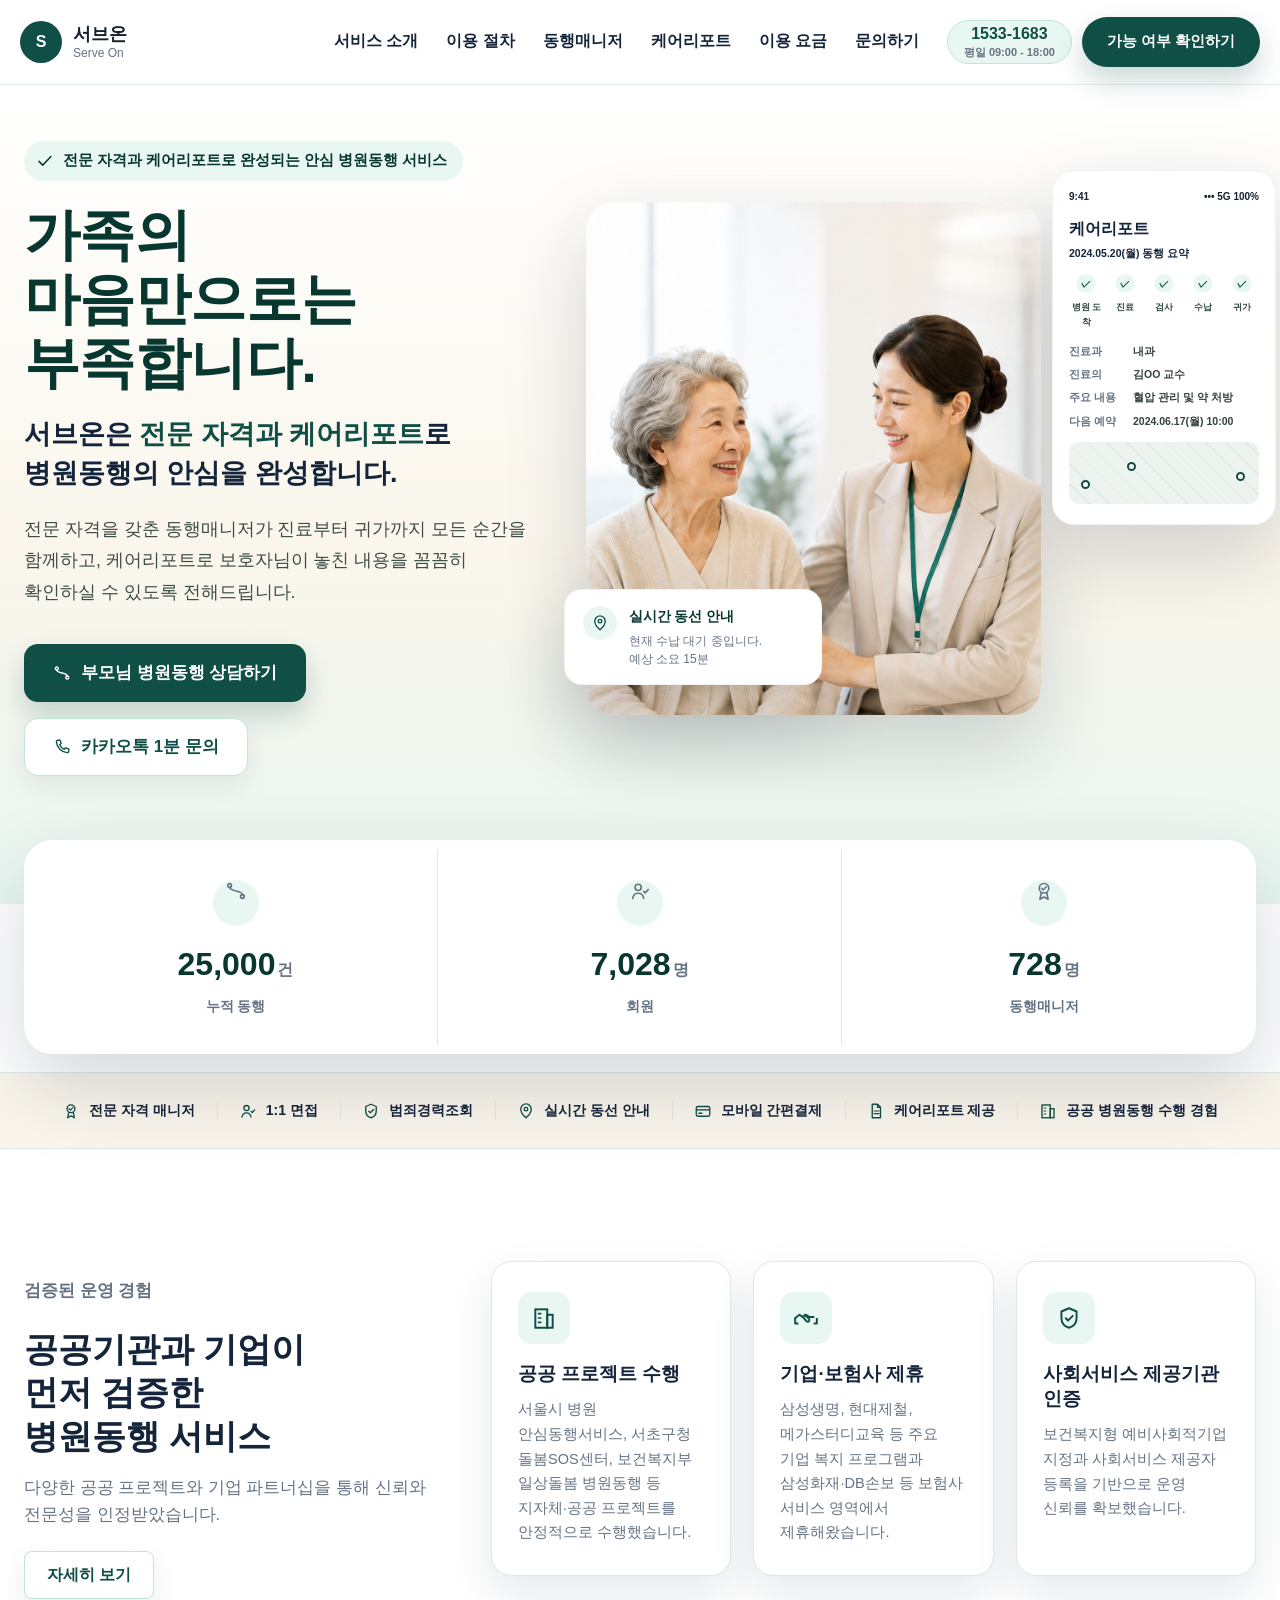
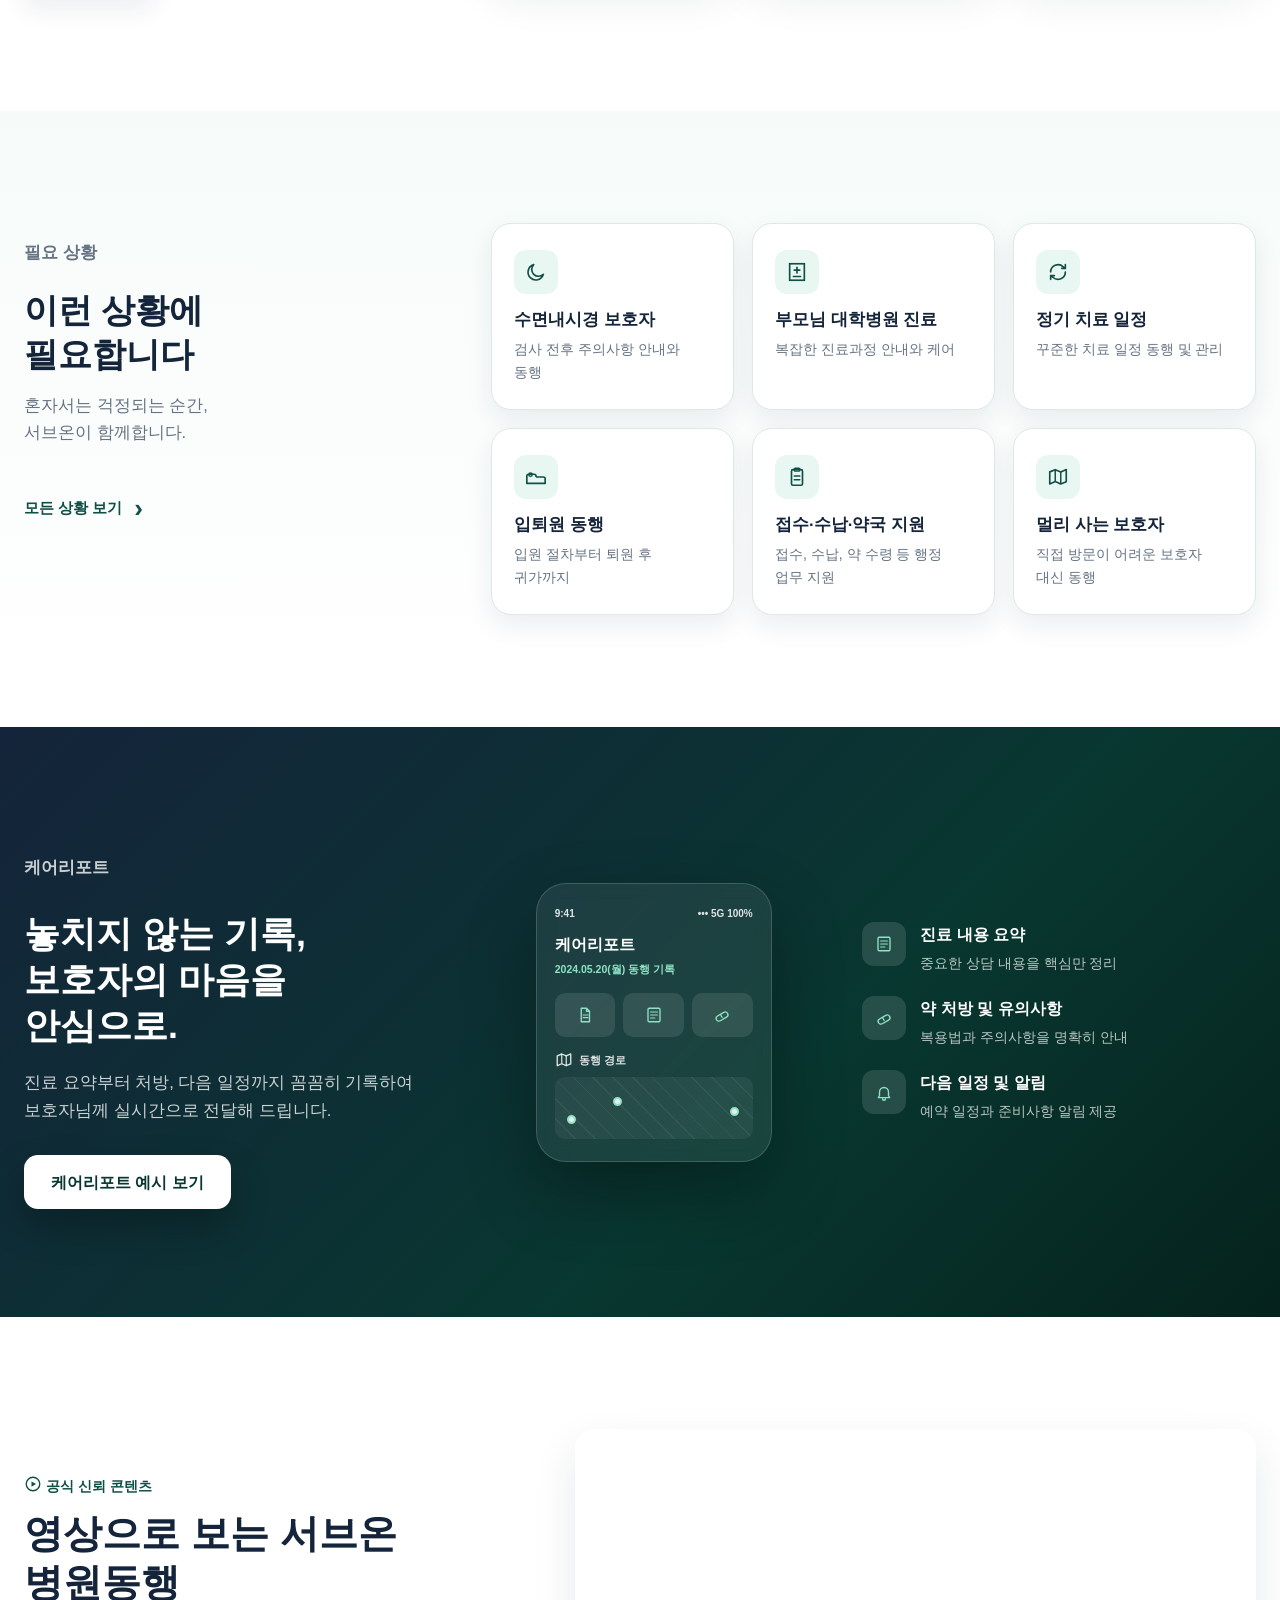
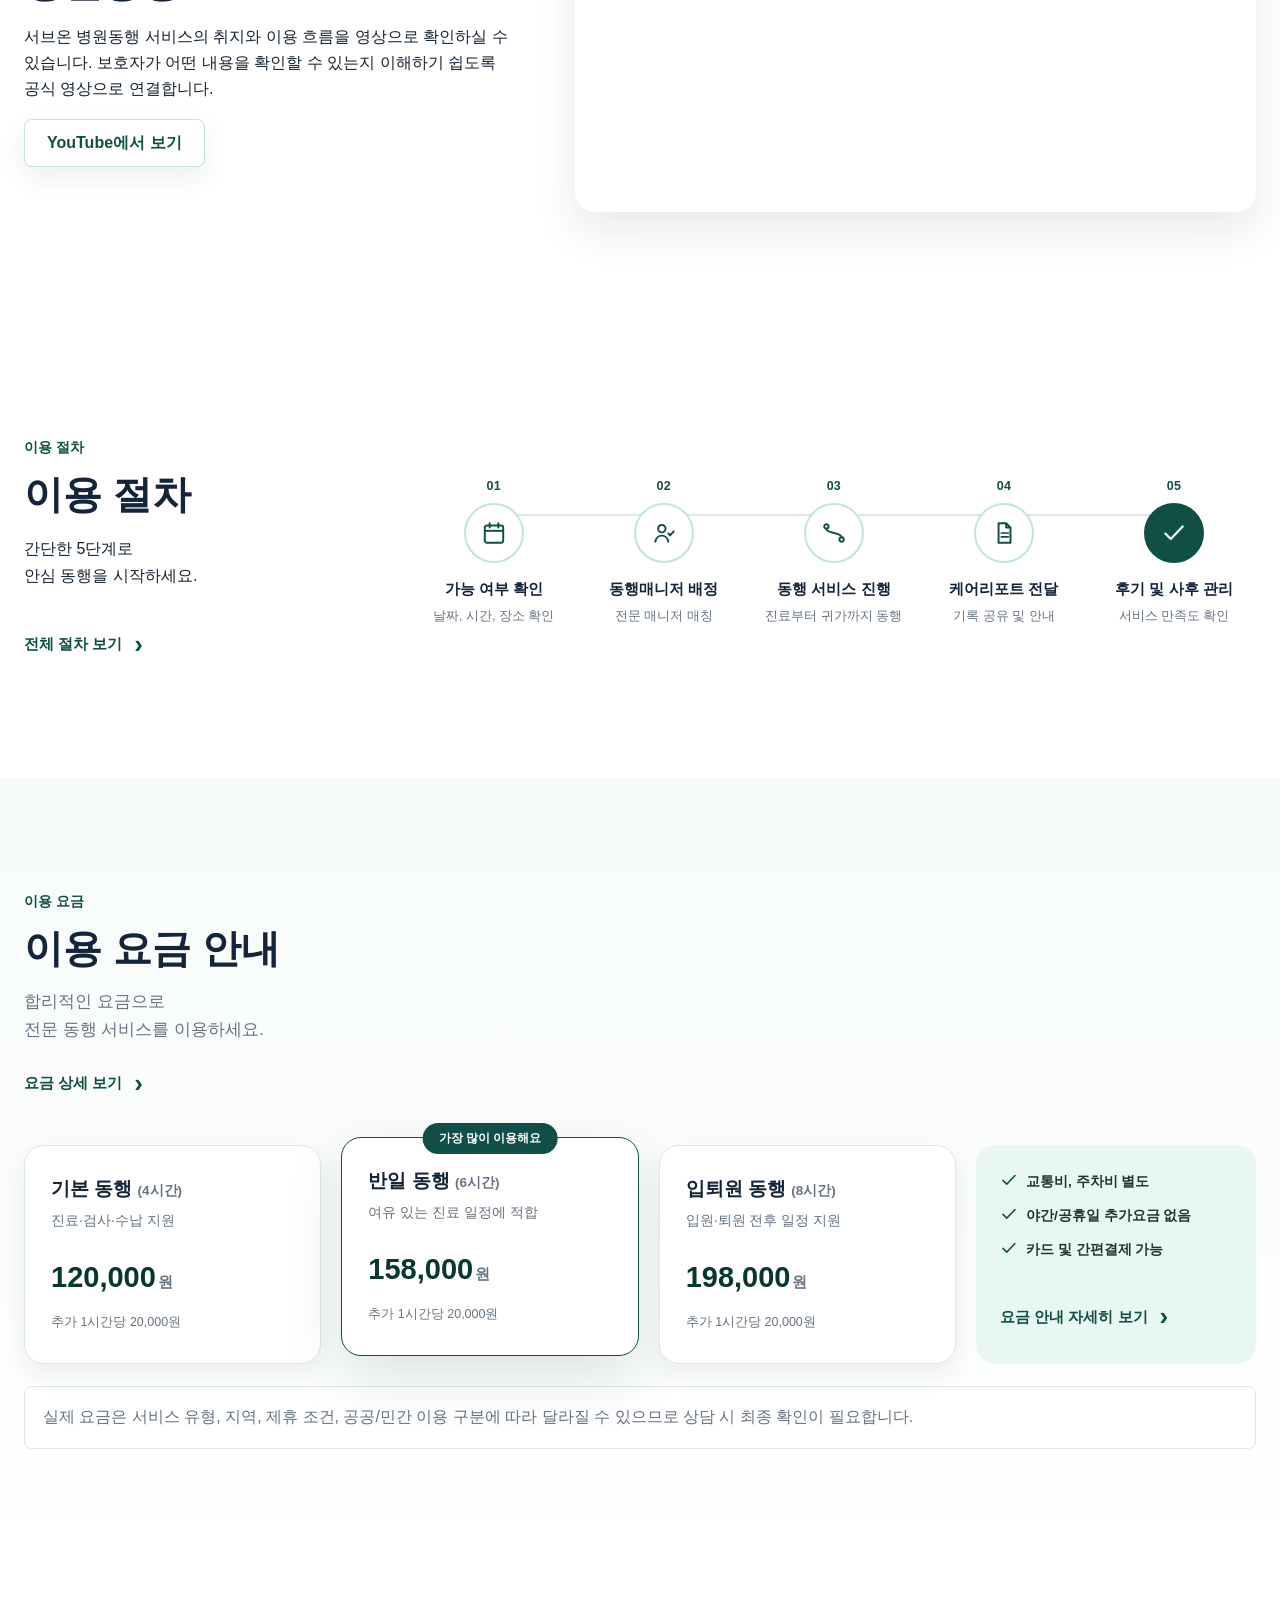
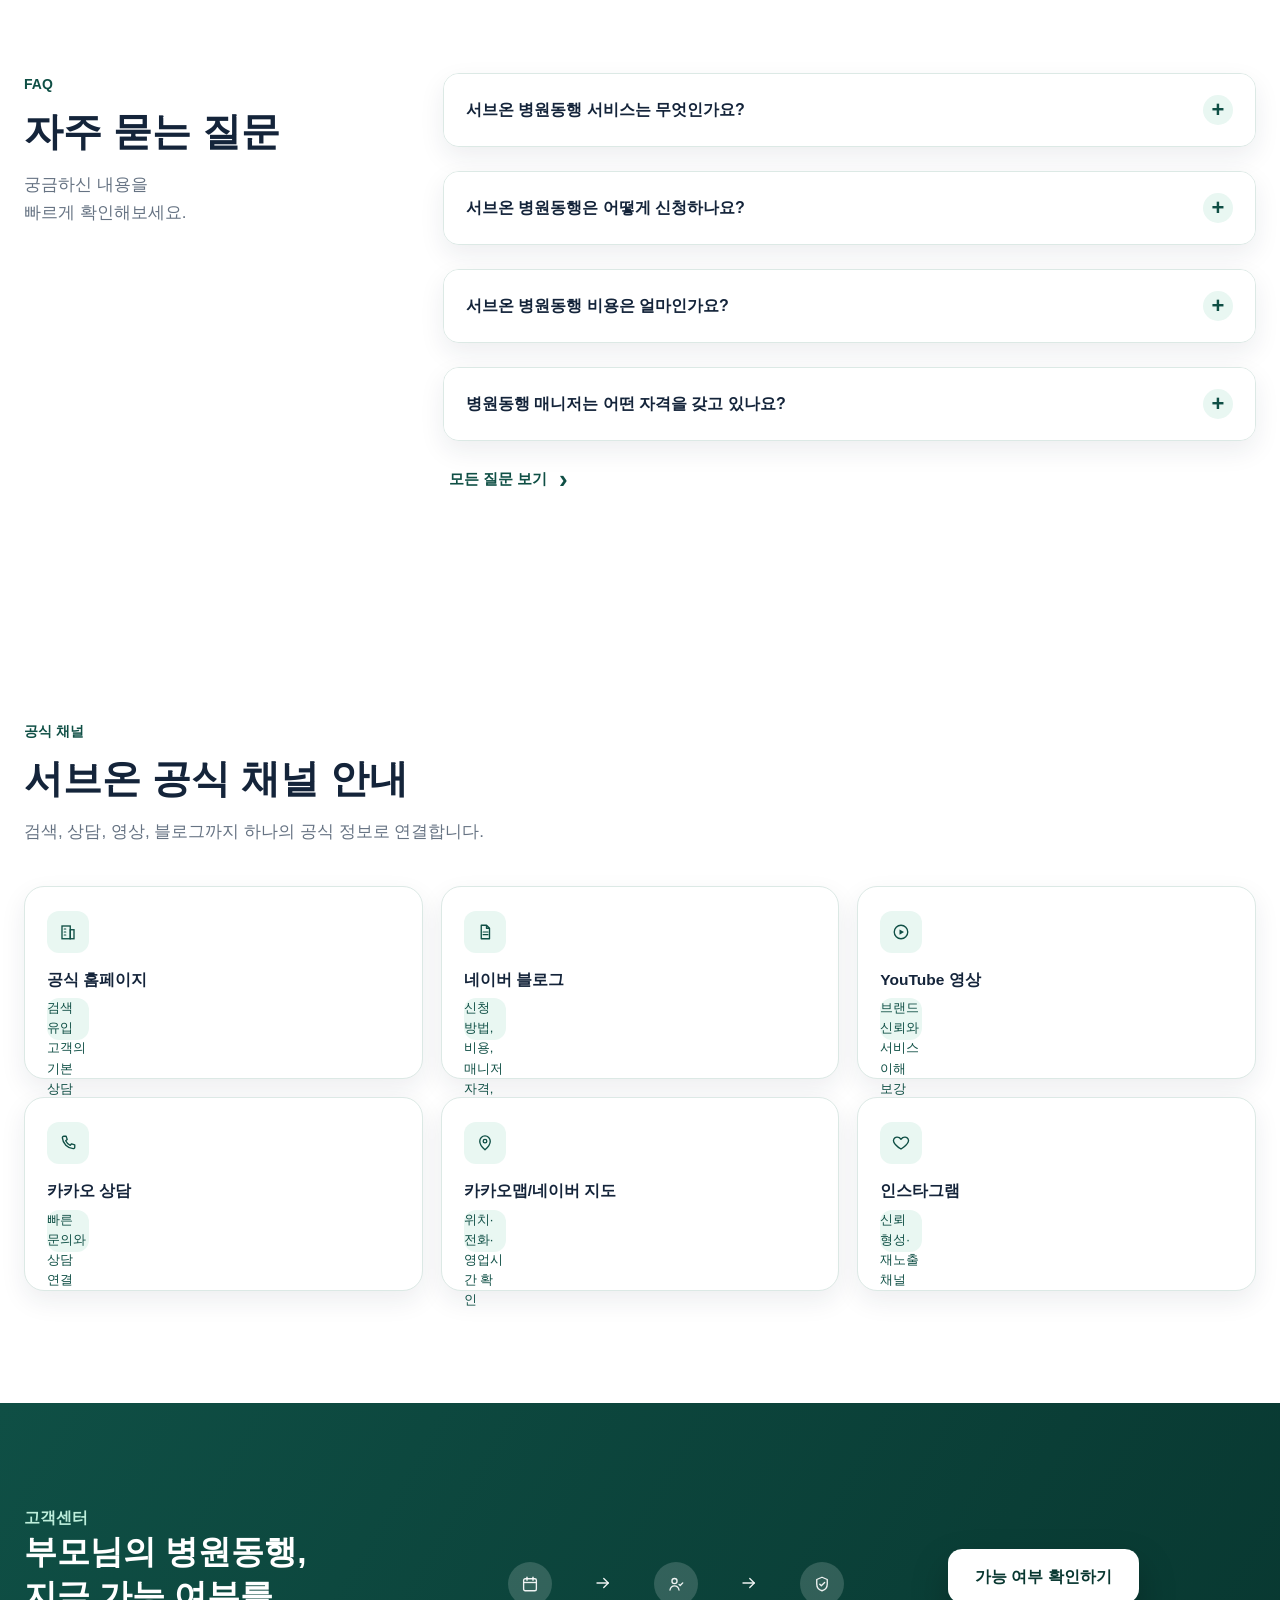
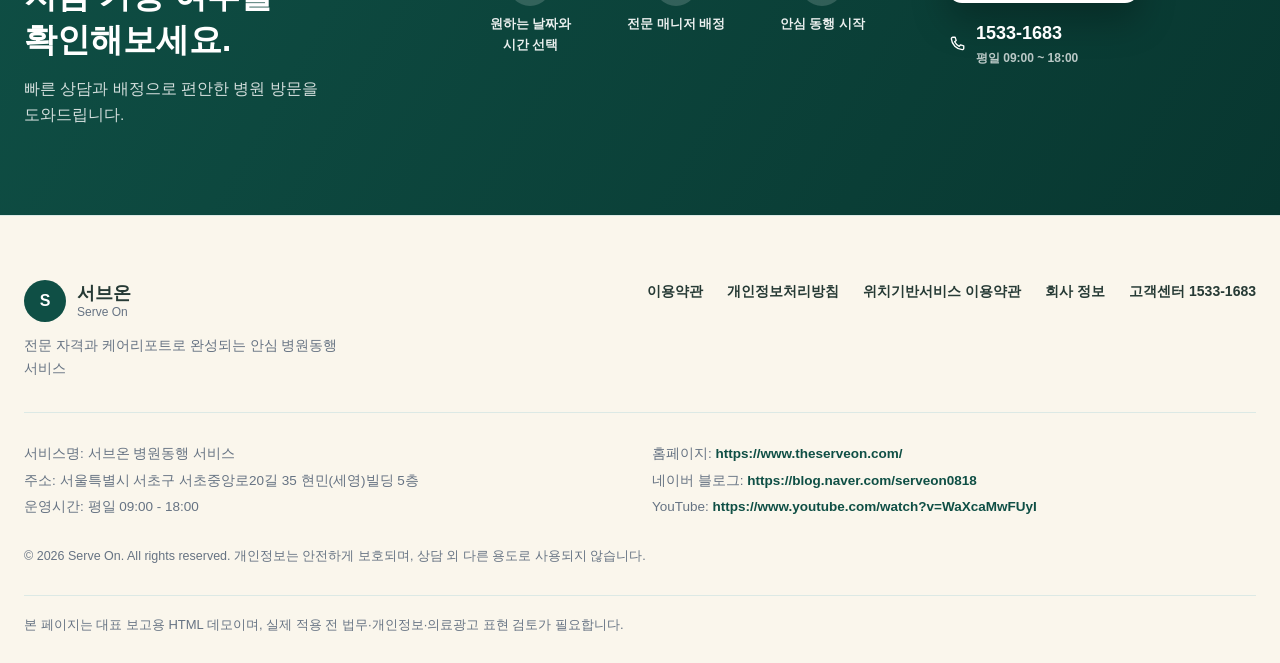
==== commit 679ea71c: "홈페이지 프리미엄 리디자인: 목표 시안 기준 전면 재구성 - 헤더/Hero/신뢰 지표 바/신뢰 배지 바/공공·기업 신뢰/이런 상황에 필요합니다/   케어리포트(다크)/영상/이용 절" ====
--- a/index.html
+++ b/index.html
@@ -13,7 +13,7 @@
   <meta property="og:url" content="https://www.theserveon.com/">
   <meta property="og:image" content="https://www.theserveon.com/assets/serveon-hero.jpg">
   <meta name="theme-color" content="#0f4f45">
-  <link rel="stylesheet" href="styles.css">
+  <link rel="stylesheet" href="styles.css?v=20260710d">
   <script type="application/ld+json">
   {
     "@context": "https://schema.org",
@@ -159,6 +159,36 @@
 <body>
   <a class="skip-link" href="#main">본문 바로가기</a>
 
+  <svg class="hp-sprite" aria-hidden="true" focusable="false">
+    <defs>
+      <symbol id="i-check" viewBox="0 0 24 24"><path d="M4 12.5l5 5L20 6" fill="none" stroke="currentColor" stroke-width="2" stroke-linecap="round" stroke-linejoin="round"/></symbol>
+      <symbol id="i-shield" viewBox="0 0 24 24"><path d="M12 3l7 3v6c0 5-3.2 7.9-7 9-3.8-1.1-7-4-7-9V6l7-3z" fill="none" stroke="currentColor" stroke-width="1.8" stroke-linejoin="round"/></symbol>
+      <symbol id="i-shield-check" viewBox="0 0 24 24"><path d="M12 3l7 3v6c0 5-3.2 7.9-7 9-3.8-1.1-7-4-7-9V6l7-3z" fill="none" stroke="currentColor" stroke-width="1.8" stroke-linejoin="round"/><path d="M9 12.2l2.1 2.1L15.5 10" fill="none" stroke="currentColor" stroke-width="1.8" stroke-linecap="round" stroke-linejoin="round"/></symbol>
+      <symbol id="i-user-check" viewBox="0 0 24 24"><circle cx="10" cy="8" r="3.4" fill="none" stroke="currentColor" stroke-width="1.8"/><path d="M4 20c.6-3.6 3.3-5.6 6-5.6s5.4 2 6 5.6" fill="none" stroke="currentColor" stroke-width="1.8" stroke-linecap="round"/><path d="M16 12.5l1.6 1.6L21 10.5" fill="none" stroke="currentColor" stroke-width="1.8" stroke-linecap="round" stroke-linejoin="round"/></symbol>
+      <symbol id="i-badge" viewBox="0 0 24 24"><circle cx="12" cy="9" r="5.2" fill="none" stroke="currentColor" stroke-width="1.8"/><path d="M9 13.4L7.6 21l4.4-2.4 4.4 2.4-1.4-7.6" fill="none" stroke="currentColor" stroke-width="1.8" stroke-linejoin="round"/><path d="M9.3 9l1.9 1.9 3.5-3.8" fill="none" stroke="currentColor" stroke-width="1.6" stroke-linecap="round" stroke-linejoin="round"/></symbol>
+      <symbol id="i-pin" viewBox="0 0 24 24"><path d="M12 21s7-6.1 7-11.5A7 7 0 105 9.5C5 14.9 12 21 12 21z" fill="none" stroke="currentColor" stroke-width="1.8" stroke-linejoin="round"/><circle cx="12" cy="9.5" r="2.4" fill="none" stroke="currentColor" stroke-width="1.8"/></symbol>
+      <symbol id="i-card" viewBox="0 0 24 24"><rect x="3" y="6" width="18" height="13" rx="2.2" fill="none" stroke="currentColor" stroke-width="1.8"/><line x1="3" y1="10.5" x2="21" y2="10.5" stroke="currentColor" stroke-width="1.8"/><line x1="6.5" y1="15" x2="10.5" y2="15" stroke="currentColor" stroke-width="1.8" stroke-linecap="round"/></symbol>
+      <symbol id="i-doc" viewBox="0 0 24 24"><path d="M7 3h7l4 4v14H7z" fill="none" stroke="currentColor" stroke-width="1.8" stroke-linejoin="round"/><path d="M14 3v4h4" fill="none" stroke="currentColor" stroke-width="1.8" stroke-linejoin="round"/><line x1="9.5" y1="12" x2="16" y2="12" stroke="currentColor" stroke-width="1.6" stroke-linecap="round"/><line x1="9.5" y1="15.5" x2="16" y2="15.5" stroke="currentColor" stroke-width="1.6" stroke-linecap="round"/></symbol>
+      <symbol id="i-building" viewBox="0 0 24 24"><rect x="4" y="4" width="11" height="17" fill="none" stroke="currentColor" stroke-width="1.8"/><rect x="15" y="9" width="5" height="12" fill="none" stroke="currentColor" stroke-width="1.8"/><line x1="7" y1="8" x2="9" y2="8" stroke="currentColor" stroke-width="1.6" stroke-linecap="round"/><line x1="7" y1="12" x2="9" y2="12" stroke="currentColor" stroke-width="1.6" stroke-linecap="round"/><line x1="7" y1="16" x2="9" y2="16" stroke="currentColor" stroke-width="1.6" stroke-linecap="round"/></symbol>
+      <symbol id="i-handshake" viewBox="0 0 24 24"><path d="M2 12l4-3 3 2 3-2 3 2h4" fill="none" stroke="currentColor" stroke-width="1.8" stroke-linecap="round" stroke-linejoin="round"/><path d="M9 11l3.5 4a1.6 1.6 0 002.3-2.2L11 9" fill="none" stroke="currentColor" stroke-width="1.8" stroke-linecap="round" stroke-linejoin="round"/><path d="M2 12v5h3M22 12v5h-3" fill="none" stroke="currentColor" stroke-width="1.8" stroke-linejoin="round"/></symbol>
+      <symbol id="i-moon" viewBox="0 0 24 24"><path d="M20 14.5A8.5 8.5 0 119.5 4a6.8 6.8 0 1010.5 10.5z" fill="none" stroke="currentColor" stroke-width="1.8" stroke-linejoin="round"/></symbol>
+      <symbol id="i-hospital" viewBox="0 0 24 24"><rect x="4" y="3" width="16" height="18" fill="none" stroke="currentColor" stroke-width="1.8"/><line x1="12" y1="7" x2="12" y2="13" stroke="currentColor" stroke-width="1.8" stroke-linecap="round"/><line x1="9" y1="10" x2="15" y2="10" stroke="currentColor" stroke-width="1.8" stroke-linecap="round"/><line x1="8" y1="17" x2="16" y2="17" stroke="currentColor" stroke-width="1.6" stroke-linecap="round"/></symbol>
+      <symbol id="i-repeat" viewBox="0 0 24 24"><path d="M4 12a8 8 0 0113.6-5.7L20 8" fill="none" stroke="currentColor" stroke-width="1.8" stroke-linecap="round"/><path d="M20 4v4h-4" fill="none" stroke="currentColor" stroke-width="1.8" stroke-linecap="round" stroke-linejoin="round"/><path d="M20 12a8 8 0 01-13.6 5.7L4 16" fill="none" stroke="currentColor" stroke-width="1.8" stroke-linecap="round"/><path d="M4 20v-4h4" fill="none" stroke="currentColor" stroke-width="1.8" stroke-linecap="round" stroke-linejoin="round"/></symbol>
+      <symbol id="i-bed" viewBox="0 0 24 24"><path d="M2 19v-8a2 2 0 012-2h6a2 2 0 012 2v1" fill="none" stroke="currentColor" stroke-width="1.8" stroke-linejoin="round"/><path d="M12 12h8a2 2 0 012 2v5" fill="none" stroke="currentColor" stroke-width="1.8" stroke-linejoin="round"/><line x1="2" y1="19" x2="22" y2="19" stroke="currentColor" stroke-width="1.8" stroke-linecap="round"/><circle cx="6" cy="9.5" r="1.8" fill="none" stroke="currentColor" stroke-width="1.6"/></symbol>
+      <symbol id="i-clipboard" viewBox="0 0 24 24"><rect x="6" y="4" width="12" height="17" rx="1.6" fill="none" stroke="currentColor" stroke-width="1.8"/><rect x="9" y="2.4" width="6" height="3.2" rx="1" fill="none" stroke="currentColor" stroke-width="1.6"/><line x1="9" y1="11" x2="15" y2="11" stroke="currentColor" stroke-width="1.6" stroke-linecap="round"/><line x1="9" y1="15" x2="15" y2="15" stroke="currentColor" stroke-width="1.6" stroke-linecap="round"/></symbol>
+      <symbol id="i-map" viewBox="0 0 24 24"><path d="M9 4L3 6.4v13.2L9 17l6 2.6 6-2.4V3.9L15 6.5 9 4z" fill="none" stroke="currentColor" stroke-width="1.8" stroke-linejoin="round"/><line x1="9" y1="4" x2="9" y2="17" stroke="currentColor" stroke-width="1.6"/><line x1="15" y1="6.5" x2="15" y2="19.6" stroke="currentColor" stroke-width="1.6"/></symbol>
+      <symbol id="i-phone" viewBox="0 0 24 24"><path d="M6.5 3h3l1.4 4.2-2 1.8a13 13 0 006.1 6.1l1.8-2 4.2 1.4v3a2 2 0 01-2.2 2C11.5 19 5 12.5 4.5 5.2A2 2 0 016.5 3z" fill="none" stroke="currentColor" stroke-width="1.8" stroke-linejoin="round"/></symbol>
+      <symbol id="i-calendar" viewBox="0 0 24 24"><rect x="3.5" y="5" width="17" height="16" rx="2" fill="none" stroke="currentColor" stroke-width="1.8"/><line x1="3.5" y1="10" x2="20.5" y2="10" stroke="currentColor" stroke-width="1.8"/><line x1="8" y1="3" x2="8" y2="7" stroke="currentColor" stroke-width="1.8" stroke-linecap="round"/><line x1="16" y1="3" x2="16" y2="7" stroke="currentColor" stroke-width="1.8" stroke-linecap="round"/></symbol>
+      <symbol id="i-bell" viewBox="0 0 24 24"><path d="M6 17v-5a6 6 0 1112 0v5l1.6 2.4H4.4L6 17z" fill="none" stroke="currentColor" stroke-width="1.8" stroke-linejoin="round"/><path d="M10 21a2 2 0 004 0" fill="none" stroke="currentColor" stroke-width="1.8" stroke-linecap="round"/></symbol>
+      <symbol id="i-pill" viewBox="0 0 24 24"><rect x="3.5" y="10.4" width="17" height="7.4" rx="3.7" transform="rotate(-30 12 14)" fill="none" stroke="currentColor" stroke-width="1.8"/><line x1="9.6" y1="10.9" x2="12.6" y2="15.8" stroke="currentColor" stroke-width="1.6"/></symbol>
+      <symbol id="i-summary" viewBox="0 0 24 24"><rect x="4" y="3" width="16" height="18" rx="1.6" fill="none" stroke="currentColor" stroke-width="1.8"/><line x1="7.5" y1="8" x2="16.5" y2="8" stroke="currentColor" stroke-width="1.6" stroke-linecap="round"/><line x1="7.5" y1="12" x2="16.5" y2="12" stroke="currentColor" stroke-width="1.6" stroke-linecap="round"/><line x1="7.5" y1="16" x2="13" y2="16" stroke="currentColor" stroke-width="1.6" stroke-linecap="round"/></symbol>
+      <symbol id="i-play" viewBox="0 0 24 24"><circle cx="12" cy="12" r="9" fill="none" stroke="currentColor" stroke-width="1.8"/><path d="M10 8.5l6 3.5-6 3.5z" fill="currentColor" stroke="none"/></symbol>
+      <symbol id="i-heart" viewBox="0 0 24 24"><path d="M12 20s-7.5-4.6-9.6-9.2C1 7.6 3 4.5 6.4 4.2 8.6 4 10.7 5.2 12 7c1.3-1.8 3.4-3 5.6-2.8 3.4.3 5.4 3.4 4 6.6C19.5 15.4 12 20 12 20z" fill="none" stroke="currentColor" stroke-width="1.8" stroke-linejoin="round"/></symbol>
+      <symbol id="i-arrow" viewBox="0 0 24 24"><line x1="4" y1="12" x2="19" y2="12" stroke="currentColor" stroke-width="1.8" stroke-linecap="round"/><path d="M13 6l6 6-6 6" fill="none" stroke="currentColor" stroke-width="1.8" stroke-linecap="round" stroke-linejoin="round"/></symbol>
+      <symbol id="i-route" viewBox="0 0 24 24"><circle cx="5" cy="6" r="2" fill="none" stroke="currentColor" stroke-width="1.8"/><circle cx="19" cy="18" r="2" fill="none" stroke="currentColor" stroke-width="1.8"/><path d="M5 8c0 5 14 3 14 8" fill="none" stroke="currentColor" stroke-width="1.8" stroke-linecap="round"/></symbol>
+    </defs>
+  </svg>
+
   <header class="site-header">
     <div class="header-inner">
       <a class="brand" href="index.html" aria-label="서브온 병원동행 서비스 홈">
@@ -171,11 +201,11 @@
         <a href="managers.html">동행매니저</a>
         <a href="care-report.html">케어리포트</a>
         <a href="pricing.html">이용 요금</a>
-        <a href="customer-center.html">고객센터</a>
+        <a href="customer-center.html">문의하기</a>
       </nav>
       <div class="header-actions">
         <a class="header-phone" href="tel:1533-1683" aria-label="전화 상담 1533-1683">1533-1683</a>
-        <a class="header-cta" href="customer-center.html#contact">가능 여부 확인</a>
+        <a class="header-cta" href="customer-center.html#contact" aria-label="병원동행 가능 여부 확인하기">가능 여부 확인하기</a>
       </div>
       <button class="menu-toggle" type="button" aria-label="메뉴 열기" aria-controls="primary-nav" aria-expanded="false">
         <span></span><span></span><span></span>
@@ -184,376 +214,360 @@
   </header>
 
   <main id="main">
-    <section class="hero" id="service" aria-labelledby="hero-title">
-      <div class="hero-shell">
-        <div class="hero-copy">
-          <p class="eyebrow"><span aria-hidden="true">◇</span> 전문 자격과 케어리포트로 완성되는 안심 병원동행 서비스</p>
+    <section class="hero hp-hero" id="service" aria-labelledby="hero-title">
+      <div class="container hp-hero-shell">
+        <div class="hp-hero-copy">
+          <p class="eyebrow hp-hero-eyebrow"><svg class="hp-ico" aria-hidden="true"><use href="#i-check"></use></svg> 전문 자격과 케어리포트로 완성되는 안심 병원동행 서비스</p>
           <h1 id="hero-title">서브온 병원동행 서비스</h1>
-          <p class="hero-lead">가족의 마음만으로는<br>부족합니다.</p>
-          <p class="hero-subcopy">서브온은 <span>전문 자격과 케어리포트</span>로<br>병원동행의 안심을 완성합니다.</p>
-          <p class="hero-description">전문 자격을 갖춘 동행매니저가 진료부터 귀가까지 모든 순간을 함께하고, 케어리포트로 보호자님이 놓친 내용을 꼼꼼히 확인하실 수 있도록 전해드립니다.</p>
-          <div class="hero-actions" aria-label="주요 상담 버튼">
-            <a class="btn btn-primary" href="customer-center.html"><span aria-hidden="true">●</span> 부모님 병원동행 상담하기</a>
-            <a class="btn btn-secondary" href="customer-center.html#contact"><span aria-hidden="true">●</span> 카카오톡 1분 문의</a>
+          <p class="hp-hero-lead">가족의 마음만으로는<br>부족합니다.</p>
+          <p class="hp-hero-subcopy">서브온은 <span>전문 자격과 케어리포트</span>로<br>병원동행의 안심을 완성합니다.</p>
+          <p class="hp-hero-desc">전문 자격을 갖춘 동행매니저가 진료부터 귀가까지 모든 순간을 함께하고, 케어리포트로 보호자님이 놓친 내용을 꼼꼼히 확인하실 수 있도록 전해드립니다.</p>
+          <div class="hp-hero-actions" aria-label="주요 상담 버튼">
+            <a class="btn btn-primary hp-btn-lg" href="customer-center.html" aria-label="부모님 병원동행 상담하기"><svg class="hp-ico" aria-hidden="true"><use href="#i-route"></use></svg> 부모님 병원동행 상담하기</a>
+            <a class="btn btn-secondary hp-btn-lg js-scroll-contact" href="customer-center.html#contact" aria-label="카카오톡으로 1분 문의하기"><svg class="hp-ico" aria-hidden="true"><use href="#i-phone"></use></svg> 카카오톡 1분 문의</a>
           </div>
         </div>
 
-        <div class="hero-photo-card">
-          <img src="assets/serveon-hero-main.jpg" alt="어르신과 동행매니저가 함께 이동하는 서브온 병원동행 서비스 메인 이미지" onerror="this.hidden=true">
-
-          <aside class="hero-status" aria-label="케어리포트 모바일 예시">
-            <div class="hero-phone-mockup">
-              <div class="phone-status-row"><span>9:41</span><span aria-hidden="true">•••</span></div>
-              <strong>케어리포트</strong>
-              <small>2024.05.20(월) 동행 요약</small>
-              <div class="phone-step-row" aria-label="동행 단계 요약">
-                <span>병원 도착</span><span>진료</span><span>검사</span><span>수납</span><span>귀가</span>
-              </div>
-              <dl>
-                <div><dt>진료과</dt><dd>내과</dd></div>
-                <div><dt>진료의</dt><dd>김OO 교수</dd></div>
-                <div><dt>주요 내용</dt><dd>혈압 관리 및 약 처방</dd></div>
-                <div><dt>처방 약</dt><dd>영양제 외 2종</dd></div>
-                <div><dt>다음 예약</dt><dd>2024.06.17(월) 10:00</dd></div>
-              </dl>
-              <div class="phone-route-map" aria-hidden="true"><i></i><i></i><i></i></div>
+        <div class="hp-hero-visual">
+          <div class="hp-hero-photo">
+            <img src="assets/serveon-hero-main.jpg" alt="어르신과 동행매니저가 함께하는 서브온 병원동행 서비스 이미지" loading="eager">
+          </div>
+
+          <aside class="hp-hero-phone" aria-label="케어리포트 모바일 예시">
+            <div class="hp-phone-status"><span>9:41</span><span aria-hidden="true">••• 5G 100%</span></div>
+            <strong class="hp-phone-title">케어리포트</strong>
+            <small class="hp-phone-date">2024.05.20(월) 동행 요약</small>
+            <div class="hp-phone-steps" aria-label="동행 단계 요약">
+              <span>병원 도착</span><span>진료</span><span>검사</span><span>수납</span><span>귀가</span>
             </div>
-            <div class="hero-route-card">
-              <span aria-hidden="true">●</span>
+            <dl class="hp-phone-facts">
+              <div><dt>진료과</dt><dd>내과</dd></div>
+              <div><dt>진료의</dt><dd>김OO 교수</dd></div>
+              <div><dt>주요 내용</dt><dd>혈압 관리 및 약 처방</dd></div>
+              <div><dt>다음 예약</dt><dd>2024.06.17(월) 10:00</dd></div>
+            </dl>
+            <div class="hp-phone-map" aria-hidden="true"><i></i><i></i><i></i></div>
+          </aside>
+
+          <div class="hp-hero-float">
+            <span class="hp-hero-float-icon" aria-hidden="true"><svg class="hp-ico" aria-hidden="true"><use href="#i-pin"></use></svg></span>
+            <div>
               <strong>실시간 동선 안내</strong>
               <p>현재 수납 대기 중입니다.<br>예상 소요 15분</p>
             </div>
-          </aside>
-      </div>
-      </div>
-    </section>
-
-    <section class="trust-bar" aria-label="서브온 병원동행 신뢰 지표">
-      <div class="container trust-grid">
-        <div><strong>25,000건</strong><span>누적 동행</span></div>
-        <div><strong>7,028명</strong><span>회원</span></div>
-        <div><strong>728명</strong><span>동행매니저</span></div>
-      </div>
-      <div class="container trust-feature-strip" aria-label="서브온 병원동행 서비스 신뢰 요소">
-        <div><span aria-hidden="true">◎</span><strong>전문 자격 매니저</strong></div>
-        <div><span aria-hidden="true">◇</span><strong>1:1 면접</strong></div>
-        <div><span aria-hidden="true">▣</span><strong>범죄경력조회</strong></div>
-        <div><span aria-hidden="true">●</span><strong>실시간 동선 안내</strong></div>
-        <div><span aria-hidden="true">▭</span><strong>모바일 간편결제</strong></div>
-        <div><span aria-hidden="true">▤</span><strong>케어리포트 제공</strong></div>
-        <div><span aria-hidden="true">▥</span><strong>공공 병원동행<br>수행 경험</strong></div>
-      </div>
-    </section>
-
-    <section class="section proof-section" aria-labelledby="proof-title">
+          </div>
+        </div>
+      </div>
+    </section>
+
+    <section class="hp-stats-wrap" aria-label="서브온 병원동행 누적 실적">
       <div class="container">
-        <div class="section-heading">
+        <div class="hp-stats-card">
+          <div><span class="hp-stats-icon" aria-hidden="true"><svg class="hp-ico" aria-hidden="true"><use href="#i-route"></use></svg></span><strong>25,000<em>건</em></strong><span>누적 동행</span></div>
+          <div><span class="hp-stats-icon" aria-hidden="true"><svg class="hp-ico" aria-hidden="true"><use href="#i-user-check"></use></svg></span><strong>7,028<em>명</em></strong><span>회원</span></div>
+          <div><span class="hp-stats-icon" aria-hidden="true"><svg class="hp-ico" aria-hidden="true"><use href="#i-badge"></use></svg></span><strong>728<em>명</em></strong><span>동행매니저</span></div>
+        </div>
+      </div>
+    </section>
+
+    <section class="hp-badges" aria-label="서브온 병원동행 서비스 신뢰 요소">
+      <div class="container hp-badges-row">
+        <div><svg class="hp-ico" aria-hidden="true"><use href="#i-badge"></use></svg><strong>전문 자격 매니저</strong></div>
+        <div><svg class="hp-ico" aria-hidden="true"><use href="#i-user-check"></use></svg><strong>1:1 면접</strong></div>
+        <div><svg class="hp-ico" aria-hidden="true"><use href="#i-shield-check"></use></svg><strong>범죄경력조회</strong></div>
+        <div><svg class="hp-ico" aria-hidden="true"><use href="#i-pin"></use></svg><strong>실시간 동선 안내</strong></div>
+        <div><svg class="hp-ico" aria-hidden="true"><use href="#i-card"></use></svg><strong>모바일 간편결제</strong></div>
+        <div><svg class="hp-ico" aria-hidden="true"><use href="#i-doc"></use></svg><strong>케어리포트 제공</strong></div>
+        <div><svg class="hp-ico" aria-hidden="true"><use href="#i-building"></use></svg><strong>공공 병원동행 수행 경험</strong></div>
+      </div>
+    </section>
+
+    <section class="section hp-proof" aria-labelledby="proof-title">
+      <div class="container hp-proof-grid">
+        <div class="hp-proof-intro">
           <p class="eyebrow">검증된 운영 경험</p>
-          <h2 id="proof-title">공공기관과 기업이 선택한 병원동행 서비스</h2>
-          <p>서브온은 개인 고객뿐 아니라 공공기관, 보험사, 대기업, 헬스케어 기업과의 협력 경험을 바탕으로 전국 단위 병원동행 서비스를 운영해왔습니다.</p>
-        </div>
-        <div class="proof-grid">
-          <article class="proof-card proof-card-public">
-            <span class="proof-label">Public Reference</span>
-            <h3>서울시·보건복지부 공공 병원동행 수행 경험</h3>
-            <p>서울시, 서초구청, 보건복지부와의 협약을 바탕으로 공공 병원동행 서비스를 수행해왔습니다.</p>
-            <ul>
-              <li>2025년 서울시 병원 안심동행서비스 수행기관 선정</li>
-              <li>2026년 서울시 1인가구 동행서비스 수행기관 선정</li>
-              <li>서울시 서초구청 돌봄SOS센터 병원동행서비스 업무협약</li>
-              <li>보건복지부 일상돌봄(특화) 병원동행서비스 제공</li>
-              <li>서울시 서초복지돌봄재단 서초온(ON) 통합돌봄 서비스 제공 협약</li>
-              <li>특허청 산하 한국발명진흥회 직원 병원동행서비스 제공</li>
-            </ul>
+          <h2 id="proof-title">공공기관과 기업이<br>먼저 검증한<br>병원동행 서비스</h2>
+          <p>다양한 공공 프로젝트와 기업 파트너십을 통해 신뢰와 전문성을 인정받았습니다.</p>
+          <a class="btn btn-secondary" href="service.html" aria-label="공공·기업 신뢰 실적 자세히 보기">자세히 보기</a>
+        </div>
+        <div class="hp-proof-cards">
+          <article class="hp-proof-card">
+            <span class="hp-proof-icon" aria-hidden="true"><svg class="hp-ico" aria-hidden="true"><use href="#i-building"></use></svg></span>
+            <h3>공공 프로젝트 수행</h3>
+            <p>서울시 병원 안심동행서비스, 서초구청 돌봄SOS센터, 보건복지부 일상돌봄 병원동행 등 지자체·공공 프로젝트를 안정적으로 수행했습니다.</p>
           </article>
-          <article class="proof-card proof-card-enterprise">
-            <span class="proof-label">Enterprise Partnership</span>
-            <h3>대기업·보험사·헬스케어 제휴 경험</h3>
-            <p>기업 임직원 복지, 보험 가입 고객, 헬스케어 제휴 영역에서 병원동행 서비스 협력 경험을 쌓아왔습니다.</p>
-            <ul>
-              <li>삼성생명 경인법인지역단 업무협약</li>
-              <li>현대제철·현대 ISC 업무협약</li>
-              <li>메가스터디교육 사내복지 도입 계약</li>
-              <li>ABB 코리아·네오위즈 사내복지 도입 계약</li>
-              <li>삼성화재·삼성생명·DB손보 보험가입 고객 대상 서비스 영역</li>
-            </ul>
-            <p class="proof-note">이 외에도 헬스케어·라이프케어 분야 다수 기업과 업무협약을 이어가고 있습니다.</p>
+          <article class="hp-proof-card">
+            <span class="hp-proof-icon" aria-hidden="true"><svg class="hp-ico" aria-hidden="true"><use href="#i-handshake"></use></svg></span>
+            <h3>기업·보험사 제휴</h3>
+            <p>삼성생명, 현대제철, 메가스터디교육 등 주요 기업 복지 프로그램과 삼성화재·DB손보 등 보험사 서비스 영역에서 제휴해왔습니다.</p>
           </article>
-          <article class="proof-card proof-card-cert">
-            <span class="proof-label">Certified Operation</span>
-            <h3>사회서비스 기반의 운영 신뢰</h3>
-            <p>병원동행 전문기업으로서 사회서비스 제공, 매니저 자격, 플랫폼 기반 운영 체계를 갖추고 있습니다.</p>
-            <ul>
-              <li>보건복지형 예비사회적기업 지정</li>
-              <li>사회서비스 제공자 등록</li>
-              <li>병원동행매니저 매칭프로그램 저작권 등록</li>
-              <li>전문 자격 매니저: 사회복지사·요양보호사·간호사·간호조무사 중 1개 이상</li>
-            </ul>
+          <article class="hp-proof-card">
+            <span class="hp-proof-icon" aria-hidden="true"><svg class="hp-ico" aria-hidden="true"><use href="#i-shield-check"></use></svg></span>
+            <h3>사회서비스 제공기관 인증</h3>
+            <p>보건복지형 예비사회적기업 지정과 사회서비스 제공자 등록을 기반으로 운영 신뢰를 확보했습니다.</p>
           </article>
         </div>
-        <div class="proof-cta">
-          <p>공공기관과 기업에서도 활용한 병원동행 서비스, 부모님 병원 일정에도 적용 가능한지 확인하세요.</p>
-          <div class="proof-cta-actions">
-            <a class="btn btn-primary" href="customer-center.html#contact">가능 여부 확인하기</a>
-            <a class="btn btn-secondary" href="process.html">서비스 절차 보기</a>
+      </div>
+    </section>
+
+    <section class="section section-soft hp-situations" id="managers" aria-labelledby="situations-title">
+      <div class="container hp-situations-grid">
+        <div class="hp-situations-intro">
+          <p class="eyebrow">필요 상황</p>
+          <h2 id="situations-title">이런 상황에<br>필요합니다</h2>
+          <p>혼자서는 걱정되는 순간,<br>서브온이 함께합니다.</p>
+          <a class="text-link" href="service.html" aria-label="병원동행이 필요한 모든 상황 보기">모든 상황 보기</a>
+        </div>
+        <div class="hp-situations-cards">
+          <article><span aria-hidden="true"><svg class="hp-ico" aria-hidden="true"><use href="#i-moon"></use></svg></span><h3>수면내시경 보호자</h3><p>검사 전후 주의사항 안내와 동행</p></article>
+          <article><span aria-hidden="true"><svg class="hp-ico" aria-hidden="true"><use href="#i-hospital"></use></svg></span><h3>부모님 대학병원 진료</h3><p>복잡한 진료과정 안내와 케어</p></article>
+          <article><span aria-hidden="true"><svg class="hp-ico" aria-hidden="true"><use href="#i-repeat"></use></svg></span><h3>정기 치료 일정</h3><p>꾸준한 치료 일정 동행 및 관리</p></article>
+          <article><span aria-hidden="true"><svg class="hp-ico" aria-hidden="true"><use href="#i-bed"></use></svg></span><h3>입퇴원 동행</h3><p>입원 절차부터 퇴원 후 귀가까지</p></article>
+          <article><span aria-hidden="true"><svg class="hp-ico" aria-hidden="true"><use href="#i-clipboard"></use></svg></span><h3>접수·수납·약국 지원</h3><p>접수, 수납, 약 수령 등 행정 업무 지원</p></article>
+          <article><span aria-hidden="true"><svg class="hp-ico" aria-hidden="true"><use href="#i-map"></use></svg></span><h3>멀리 사는 보호자</h3><p>직접 방문이 어려운 보호자 대신 동행</p></article>
+        </div>
+      </div>
+    </section>
+
+    <section class="hp-report" id="care-report" aria-labelledby="report-title">
+      <div class="container hp-report-grid">
+        <div class="hp-report-copy">
+          <p class="eyebrow hp-report-eyebrow">케어리포트</p>
+          <h2 id="report-title">놓치지 않는 기록,<br>보호자의 마음을 안심으로.</h2>
+          <p>진료 요약부터 처방, 다음 일정까지 꼼꼼히 기록하여<br>보호자님께 실시간으로 전달해 드립니다.</p>
+          <a class="btn hp-btn-white" href="care-report.html" aria-label="케어리포트 예시 보기">케어리포트 예시 보기</a>
+        </div>
+
+        <div class="hp-report-visual" aria-label="케어리포트 스마트폰 화면 예시">
+          <div class="hp-report-phone">
+            <div class="hp-phone-status hp-phone-status-dark"><span>9:41</span><span aria-hidden="true">••• 5G 100%</span></div>
+            <strong class="hp-phone-title">케어리포트</strong>
+            <small class="hp-phone-date">2024.05.20(월) 동행 기록</small>
+            <div class="hp-report-thumbs" aria-hidden="true"><i><svg class="hp-ico" aria-hidden="true"><use href="#i-doc"></use></svg></i><i><svg class="hp-ico" aria-hidden="true"><use href="#i-summary"></use></svg></i><i><svg class="hp-ico" aria-hidden="true"><use href="#i-pill"></use></svg></i></div>
+            <div class="hp-phone-route-label"><svg class="hp-ico" aria-hidden="true"><use href="#i-map"></use></svg> 동행 경로</div>
+            <div class="hp-phone-map hp-phone-map-dark" aria-hidden="true"><i></i><i></i><i></i></div>
           </div>
         </div>
-      </div>
-    </section>
-
-    <section class="section home-why" id="managers" aria-labelledby="why-title">
-      <div class="container">
-        <div class="section-heading">
-          <p class="eyebrow">왜 서브온인가</p>
-          <h2 id="why-title">왜 서브온인가</h2>
-          <p>자격과 시스템, 경험으로 보호자가 안심할 수 있는 병원동행을 제공합니다.</p>
-          <a class="text-link" href="service.html">더 알아보기</a>
-        </div>
-        <div class="why-grid why-grid-featured">
-          <article><span aria-hidden="true">▣</span><strong>전문 자격</strong><p>간호사, 사회복지사, 요양보호사 등 자격과 경험을 확인한 매니저가 동행합니다.</p></article>
-          <article><span aria-hidden="true">◇</span><strong>엄격한 검증</strong><p>서류 심사, 경력 확인, 면접과 기본 교육을 거쳐 병원동행에 필요한 태도를 확인합니다.</p></article>
-          <article><span aria-hidden="true">●</span><strong>실시간 안내</strong><p>집에서 출발, 접수, 진료, 검사, 수납, 귀가까지 진행 상황을 보호자에게 안내합니다.</p></article>
-          <article><span aria-hidden="true">♥</span><strong>보호자 안심</strong><p>케어리포트로 안내받은 내용과 다음 일정을 전달해 보호자가 확인할 수 있게 돕습니다.</p></article>
-        </div>
-      </div>
-    </section>
-
-    <section class="section" id="process" aria-labelledby="process-title">
-      <div class="container">
-        <div class="section-heading">
-          <p class="eyebrow">이용 절차</p>
-          <h2 id="process-title">처음부터 끝까지, 서브온이 함께하는 병원동행 절차</h2>
-          <p>상담부터 케어리포트 전달까지 보호자가 확인할 수 있는 흐름으로 안내합니다.</p>
-        </div>
-        <ol class="timeline-list">
-          <li><span class="step-badge">01</span><i aria-hidden="true">☎</i><strong>상담 신청</strong></li>
-          <li><span class="step-badge">02</span><i aria-hidden="true">↔</i><strong>매니저 배정</strong></li>
-          <li><span class="step-badge">03</span><i aria-hidden="true">✓</i><strong>사전 확인</strong></li>
-          <li><span class="step-badge">04</span><i aria-hidden="true">⌂</i><strong>자택 방문</strong></li>
-          <li><span class="step-badge">05</span><i aria-hidden="true">＋</i><strong>병원 접수/진료/검사</strong></li>
-          <li><span class="step-badge">06</span><i aria-hidden="true">₩</i><strong>수납/약국</strong></li>
-          <li><span class="step-badge">07</span><i aria-hidden="true">⌁</i><strong>귀가 지원</strong></li>
-          <li><span class="step-badge">08</span><i aria-hidden="true">▤</i><strong>케어리포트 전달</strong></li>
-        </ol>
-        <div class="support-grid">
-          <article><span aria-hidden="true">ID</span><h3>매니저 프로필 안내</h3><p>배정된 동행매니저 정보를 사전에 확인할 수 있도록 안내합니다.</p></article>
-          <article><span aria-hidden="true">ON</span><h3>실시간 진행 알림</h3><p>보호자가 병원 방문 흐름을 확인할 수 있도록 진행 상황을 전달합니다.</p></article>
-          <article><span aria-hidden="true">CR</span><h3>동행 종료 후 케어리포트</h3><p>진료 과정에서 안내받은 내용과 다음 일정을 보호자에게 전달합니다.</p></article>
-        </div>
-      </div>
-    </section>
-
-    <section class="section section-soft" aria-labelledby="needs-title">
-      <div class="container">
-        <div class="section-heading">
-          <p class="eyebrow">필요 상황</p>
-          <h2 id="needs-title">이런 상황에 필요합니다</h2>
-          <p>보호자가 직접 함께하기 어려운 병원 일정에서 이동과 절차, 안내받은 내용 전달까지 지원합니다.</p>
-        </div>
-        <div class="need-grid">
-          <article><span aria-hidden="true">✓</span><h3>수면내시경 보호자가 필요할 때</h3><p>검사 전후 이동과 병원 안내 기준 확인이 필요한 일정에 함께합니다.</p></article>
-          <article><span aria-hidden="true">✓</span><h3>부모님 대학병원 진료에 함께 못 갈 때</h3><p>접수, 대기, 검사 이동처럼 복잡한 병원 절차를 곁에서 지원합니다.</p></article>
-          <article><span aria-hidden="true">✓</span><h3>항암·투석·재활 병원 일정처럼 정기 방문이 있을 때</h3><p>반복되는 병원 일정의 진행 흐름과 다음 일정을 보호자에게 전달합니다.</p></article>
-          <article><span aria-hidden="true">✓</span><h3>입퇴원 동행이 필요할 때</h3><p>입원과 퇴원 과정에서 이동, 수납, 약국 이용 등 필요한 절차를 돕습니다.</p></article>
-          <article><span aria-hidden="true">✓</span><h3>접수·수납·약국 이용이 어려운 부모님이 걱정될 때</h3><p>병원 안에서 혼자 챙기기 어려운 이동과 행정 절차를 함께합니다.</p></article>
-          <article><span aria-hidden="true">✓</span><h3>부모님과 멀리 살아 병원 일정을 챙기기 어려울 때</h3><p>실시간 진행 확인과 케어리포트로 필요한 내용을 확인할 수 있습니다.</p></article>
-        </div>
-        <div class="section-cta">
-          <a class="btn btn-primary js-scroll-contact" href="#contact">내 상황 상담하기</a>
-        </div>
-      </div>
-    </section>
-
-    <section class="section report-section" id="care-report" aria-labelledby="report-title">
-      <div class="container report-grid">
-        <div class="report-copy">
-          <p class="eyebrow">케어리포트</p>
-          <h2 id="report-title">병원 동행, 방문으로 끝나지 않습니다.<br>케어리포트로 이후까지 확인하세요.</h2>
-          <p>동행매니저가 진료부터 귀가까지 과정을 기록하고, 진료 과정에서 안내받은 내용과 다음 일정을 보호자께 전달드립니다.</p>
-          <strong>기록의 차이가 안심의 차이입니다.</strong>
-        </div>
-        <div class="phone-mockup" aria-label="케어리포트 스마트폰 화면 예시">
-          <div class="phone-top"></div>
-          <div class="phone-screen">
-            <div class="report-head">
-              <span>Serve On Care Report</span>
-              <strong>동행 완료</strong>
-            </div>
-            <div class="report-summary">
-              <span>오늘의 진행 요약</span>
-              <strong>접수 · 진료 · 약국 · 귀가 지원</strong>
-            </div>
-            <ul>
-              <li><span>진행 요약</span><b>확인</b></li>
-              <li><span>진료/검사 내용</span><b>전달</b></li>
-              <li><span>처방 약품</span><b>기록</b></li>
-              <li><span>다음 일정 안내</span><b>확인</b></li>
-              <li><span>사진 기록</span><b>첨부</b></li>
-              <li><span>보호자 전달사항</span><b>정리</b></li>
-            </ul>
-          </div>
-        </div>
-      </div>
-    </section>
-
-    <section class="section video-section" aria-labelledby="video-title">
-      <div class="container video-grid">
+
+        <ul class="hp-report-points">
+          <li><span aria-hidden="true"><svg class="hp-ico" aria-hidden="true"><use href="#i-summary"></use></svg></span><div><strong>진료 내용 요약</strong><p>중요한 상담 내용을 핵심만 정리</p></div></li>
+          <li><span aria-hidden="true"><svg class="hp-ico" aria-hidden="true"><use href="#i-pill"></use></svg></span><div><strong>약 처방 및 유의사항</strong><p>복용법과 주의사항을 명확히 안내</p></div></li>
+          <li><span aria-hidden="true"><svg class="hp-ico" aria-hidden="true"><use href="#i-bell"></use></svg></span><div><strong>다음 일정 및 알림</strong><p>예약 일정과 준비사항 알림 제공</p></div></li>
+        </ul>
+      </div>
+    </section>
+
+    <section class="section hp-video" aria-labelledby="video-title">
+      <div class="container hp-video-grid">
         <div>
-          <p class="eyebrow">공식 신뢰 콘텐츠</p>
+          <p class="eyebrow"><svg class="hp-ico" aria-hidden="true"><use href="#i-play"></use></svg> 공식 신뢰 콘텐츠</p>
           <h2 id="video-title">영상으로 보는 서브온 병원동행</h2>
           <p>서브온 병원동행 서비스의 취지와 이용 흐름을 영상으로 확인하실 수 있습니다. 보호자가 어떤 내용을 확인할 수 있는지 이해하기 쉽도록 공식 영상으로 연결합니다.</p>
-          <a class="btn btn-secondary js-youtube" href="https://www.youtube.com/watch?v=WaXcaMwFUyI" target="_blank" rel="noopener noreferrer">YouTube에서 보기</a>
-        </div>
-        <div class="video-frame">
+          <a class="btn btn-secondary js-youtube" href="https://www.youtube.com/watch?v=WaXcaMwFUyI" target="_blank" rel="noopener noreferrer" aria-label="유튜브에서 서브온 병원동행 영상 보기">YouTube에서 보기</a>
+        </div>
+        <div class="hp-video-frame">
           <iframe src="https://www.youtube.com/embed/WaXcaMwFUyI" title="영상으로 보는 서브온 병원동행 서비스" loading="lazy" allow="accelerometer; autoplay; clipboard-write; encrypted-media; gyroscope; picture-in-picture; web-share" allowfullscreen></iframe>
         </div>
       </div>
     </section>
 
-    <section class="section section-soft" id="pricing" aria-labelledby="pricing-title">
+    <section class="section hp-process" id="process" aria-labelledby="process-title">
+      <div class="container hp-process-grid">
+        <div class="hp-process-intro">
+          <p class="eyebrow">이용 절차</p>
+          <h2 id="process-title">이용 절차</h2>
+          <p>간단한 5단계로<br>안심 동행을 시작하세요.</p>
+          <a class="text-link" href="process.html" aria-label="전체 이용 절차 자세히 보기">전체 절차 보기</a>
+        </div>
+        <ol class="hp-process-steps">
+          <li><span class="hp-process-num">01</span><span class="hp-process-icon" aria-hidden="true"><svg class="hp-ico" aria-hidden="true"><use href="#i-calendar"></use></svg></span><strong>가능 여부 확인</strong><p>날짜, 시간, 장소 확인</p></li>
+          <li><span class="hp-process-num">02</span><span class="hp-process-icon" aria-hidden="true"><svg class="hp-ico" aria-hidden="true"><use href="#i-user-check"></use></svg></span><strong>동행매니저 배정</strong><p>전문 매니저 매칭</p></li>
+          <li><span class="hp-process-num">03</span><span class="hp-process-icon" aria-hidden="true"><svg class="hp-ico" aria-hidden="true"><use href="#i-route"></use></svg></span><strong>동행 서비스 진행</strong><p>진료부터 귀가까지 동행</p></li>
+          <li><span class="hp-process-num">04</span><span class="hp-process-icon" aria-hidden="true"><svg class="hp-ico" aria-hidden="true"><use href="#i-doc"></use></svg></span><strong>케어리포트 전달</strong><p>기록 공유 및 안내</p></li>
+          <li><span class="hp-process-num">05</span><span class="hp-process-icon is-last" aria-hidden="true"><svg class="hp-ico" aria-hidden="true"><use href="#i-check"></use></svg></span><strong>후기 및 사후 관리</strong><p>서비스 만족도 확인</p></li>
+        </ol>
+      </div>
+    </section>
+
+    <section class="section section-soft hp-pricing" id="pricing" aria-labelledby="pricing-title">
       <div class="container">
-        <div class="section-heading">
+        <div class="section-heading hp-pricing-heading">
           <p class="eyebrow">이용 요금</p>
           <h2 id="pricing-title">이용 요금 안내</h2>
-          <p>일정, 지역, 서비스 유형에 따라 실제 요금은 달라질 수 있어 상담 시 확인이 필요합니다.</p>
-        </div>
-        <div class="pricing-layout">
-          <div class="pricing-grid">
-            <article><span>기본 2시간</span><strong>45,000원</strong></article>
-            <article><span>3시간</span><strong>65,000원</strong></article>
-            <article><span>4시간</span><strong>85,000원</strong></article>
-            <article><span>5시간</span><strong>105,000원</strong></article>
-          </div>
-          <aside class="included-panel" aria-label="포함 서비스">
-            <h3>포함 서비스</h3>
+          <p>합리적인 요금으로<br>전문 동행 서비스를 이용하세요.</p>
+          <a class="text-link" href="pricing.html" aria-label="이용 요금 상세 보기">요금 상세 보기</a>
+        </div>
+        <div class="hp-pricing-grid">
+          <article class="hp-pricing-card">
+            <h3>기본 동행 <span>(4시간)</span></h3>
+            <p>진료·검사·수납 지원</p>
+            <strong>120,000<span>원</span></strong>
+            <small>추가 1시간당 20,000원</small>
+          </article>
+          <article class="hp-pricing-card is-featured">
+            <span class="hp-pricing-badge">가장 많이 이용해요</span>
+            <h3>반일 동행 <span>(6시간)</span></h3>
+            <p>여유 있는 진료 일정에 적합</p>
+            <strong>158,000<span>원</span></strong>
+            <small>추가 1시간당 20,000원</small>
+          </article>
+          <article class="hp-pricing-card">
+            <h3>입퇴원 동행 <span>(8시간)</span></h3>
+            <p>입원·퇴원 전후 일정 지원</p>
+            <strong>198,000<span>원</span></strong>
+            <small>추가 1시간당 20,000원</small>
+          </article>
+          <aside class="hp-pricing-note" aria-label="요금 이용 안내">
             <ul>
-              <li>전문 매니저 배정</li>
-              <li>자택 방문</li>
-              <li>병원 내 동행</li>
-              <li>약국 동행</li>
-              <li>귀가 지원</li>
-              <li>케어리포트 포함</li>
+              <li><svg class="hp-ico" aria-hidden="true"><use href="#i-check"></use></svg> 교통비, 주차비 별도</li>
+              <li><svg class="hp-ico" aria-hidden="true"><use href="#i-check"></use></svg> 야간/공휴일 추가요금 없음</li>
+              <li><svg class="hp-ico" aria-hidden="true"><use href="#i-check"></use></svg> 카드 및 간편결제 가능</li>
             </ul>
+            <a class="text-link" href="pricing.html" aria-label="요금 안내 자세히 보기">요금 안내 자세히 보기</a>
           </aside>
         </div>
-        <p class="notice">실제 요금은 서비스 유형, 지역, 제휴 조건, 공공/민간 이용 구분에 따라 달라질 수 있으므로 상담 시 확인이 필요합니다.</p>
-      </div>
-    </section>
-
-    <section class="section faq-section" aria-labelledby="faq-title">
-      <div class="container faq-layout">
-        <div class="section-heading">
+        <p class="notice">실제 요금은 서비스 유형, 지역, 제휴 조건, 공공/민간 이용 구분에 따라 달라질 수 있으므로 상담 시 최종 확인이 필요합니다.</p>
+      </div>
+    </section>
+
+    <section class="section faq-section hp-faq" aria-labelledby="faq-title">
+      <div class="container hp-faq-grid">
+        <div class="section-heading hp-faq-heading">
           <p class="eyebrow">FAQ</p>
           <h2 id="faq-title">자주 묻는 질문</h2>
-          <p>서브온 병원동행을 검색하는 고객이 가장 먼저 확인하는 질문을 정리했습니다.</p>
-        </div>
-        <div class="faq-list">
-          <article class="faq-item">
-            <button type="button" aria-expanded="false">서브온 병원동행 서비스는 무엇인가요?</button>
-            <div class="faq-panel"><p>서브온 병원동행 서비스는 전문 동행매니저가 병원 접수, 진료, 검사, 수납, 약국, 귀가까지 필요한 이동과 절차를 함께 지원하는 서비스입니다.</p></div>
-          </article>
-          <article class="faq-item">
-            <button type="button" aria-expanded="false">서브온 병원동행은 어떻게 신청하나요?</button>
-            <div class="faq-panel"><p>전화 상담 1533-1683 또는 카카오 상담명 서브온_병원동행을 통해 일정, 병원, 필요한 지원 범위를 알려주시면 가능 여부를 확인합니다.</p></div>
-          </article>
-          <article class="faq-item">
-            <button type="button" aria-expanded="false">서브온 병원동행 비용은 얼마인가요?</button>
-            <div class="faq-panel"><p>기본 2시간 45,000원부터 안내되며, 실제 비용은 서비스 유형, 지역, 제휴 조건, 공공/민간 이용 구분에 따라 달라질 수 있어 상담 시 확인이 필요합니다.</p></div>
-          </article>
-          <article class="faq-item">
-            <button type="button" aria-expanded="false">병원동행 매니저는 어떤 자격을 갖고 있나요?</button>
-            <div class="faq-panel"><p>서브온은 전문 자격 보유 여부, 1:1 면접, 범죄경력조회 등 기본 확인 절차를 통해 동행매니저를 선발합니다. 세부 배정 조건은 상담 시 확인이 필요합니다.</p></div>
-          </article>
-          <article class="faq-item">
-            <button type="button" aria-expanded="false">수면내시경 보호자 동행도 가능한가요?</button>
-            <div class="faq-panel"><p>수면내시경처럼 보호자 동행이 필요한 일정도 상담을 통해 가능 여부를 확인할 수 있습니다. 병원별 기준과 당일 상황에 따라 준비 사항이 달라질 수 있습니다.</p></div>
-          </article>
-          <article class="faq-item">
-            <button type="button" aria-expanded="false">부모님이 혼자 병원에 가기 어려울 때 어디까지 도와주나요?</button>
-            <div class="faq-panel"><p>자택 방문, 병원 이동, 접수, 진료 대기, 검사 이동, 수납, 약국, 귀가 지원까지 일정에 맞춰 동행합니다. 필요한 지원 범위는 상담 시 확인합니다.</p></div>
-          </article>
-          <article class="faq-item">
-            <button type="button" aria-expanded="false">케어리포트에는 어떤 내용이 담기나요?</button>
-            <div class="faq-panel"><p>케어리포트에는 진행 요약, 진료 과정에서 안내받은 내용, 처방 약품, 다음 일정, 사진 기록, 보호자 전달사항 등이 포함될 수 있습니다.</p></div>
-          </article>
-          <article class="faq-item">
-            <button type="button" aria-expanded="false">항암·재활·입퇴원 동행도 가능한가요?</button>
-            <div class="faq-panel"><p>항암, 재활, 투석, 입퇴원처럼 정기적이거나 절차가 많은 병원 일정도 상담 후 가능 여부를 확인합니다.</p></div>
-          </article>
-          <article class="faq-item">
-            <button type="button" aria-expanded="false">서울·서초·강남 외 지역도 병원동행이 가능한가요?</button>
-            <div class="faq-panel"><p>지역과 일정에 따라 배정 가능 여부가 달라질 수 있습니다. 서울, 서초, 강남 외 지역은 상담 시 주소와 병원 정보를 기준으로 확인이 필요합니다.</p></div>
-          </article>
-          <article class="faq-item">
-            <button type="button" aria-expanded="false">상담 전에 어떤 정보를 준비해야 하나요?</button>
-            <div class="faq-panel"><p>방문 날짜와 시간, 병원명, 진료과 또는 검사명, 출발지와 귀가 장소, 보호자 연락처, 이동 지원 필요 여부를 준비하면 상담이 빠르게 진행됩니다.</p></div>
-          </article>
-        </div>
-      </div>
-    </section>
-
-    <section class="section channels-section" aria-labelledby="channels-title">
+          <p>궁금하신 내용을<br>빠르게 확인해보세요.</p>
+        </div>
+        <div>
+          <div class="faq-list" id="home-faq-list">
+            <article class="faq-item">
+              <button type="button" aria-expanded="false">서브온 병원동행 서비스는 무엇인가요?</button>
+              <div class="faq-panel"><p>서브온 병원동행 서비스는 전문 동행매니저가 병원 접수, 진료, 검사, 수납, 약국, 귀가까지 필요한 이동과 절차를 함께 지원하는 서비스입니다.</p></div>
+            </article>
+            <article class="faq-item">
+              <button type="button" aria-expanded="false">서브온 병원동행은 어떻게 신청하나요?</button>
+              <div class="faq-panel"><p>전화 상담 1533-1683 또는 카카오 상담명 서브온_병원동행을 통해 일정, 병원, 필요한 지원 범위를 알려주시면 가능 여부를 확인합니다.</p></div>
+            </article>
+            <article class="faq-item">
+              <button type="button" aria-expanded="false">서브온 병원동행 비용은 얼마인가요?</button>
+              <div class="faq-panel"><p>기본 2시간 45,000원부터 안내되며, 실제 비용은 서비스 유형, 지역, 제휴 조건, 공공/민간 이용 구분에 따라 달라질 수 있어 상담 시 확인이 필요합니다.</p></div>
+            </article>
+            <article class="faq-item">
+              <button type="button" aria-expanded="false">병원동행 매니저는 어떤 자격을 갖고 있나요?</button>
+              <div class="faq-panel"><p>서브온은 전문 자격 보유 여부, 1:1 면접, 범죄경력조회 등 기본 확인 절차를 통해 동행매니저를 선발합니다. 세부 배정 조건은 상담 시 확인이 필요합니다.</p></div>
+            </article>
+            <div class="hp-faq-extra">
+              <article class="faq-item">
+                <button type="button" aria-expanded="false">수면내시경 보호자 동행도 가능한가요?</button>
+                <div class="faq-panel"><p>수면내시경처럼 보호자 동행이 필요한 일정도 상담을 통해 가능 여부를 확인할 수 있습니다. 병원별 기준과 당일 상황에 따라 준비 사항이 달라질 수 있습니다.</p></div>
+              </article>
+              <article class="faq-item">
+                <button type="button" aria-expanded="false">부모님이 혼자 병원에 가기 어려울 때 어디까지 도와주나요?</button>
+                <div class="faq-panel"><p>자택 방문, 병원 이동, 접수, 진료 대기, 검사 이동, 수납, 약국, 귀가 지원까지 일정에 맞춰 동행합니다. 필요한 지원 범위는 상담 시 확인합니다.</p></div>
+              </article>
+              <article class="faq-item">
+                <button type="button" aria-expanded="false">케어리포트에는 어떤 내용이 담기나요?</button>
+                <div class="faq-panel"><p>케어리포트에는 진행 요약, 진료 과정에서 안내받은 내용, 처방 약품, 다음 일정, 사진 기록, 보호자 전달사항 등이 포함될 수 있습니다.</p></div>
+              </article>
+              <article class="faq-item">
+                <button type="button" aria-expanded="false">항암·재활·입퇴원 동행도 가능한가요?</button>
+                <div class="faq-panel"><p>항암, 재활, 투석, 입퇴원처럼 정기적이거나 절차가 많은 병원 일정도 상담 후 가능 여부를 확인합니다.</p></div>
+              </article>
+              <article class="faq-item">
+                <button type="button" aria-expanded="false">서울·서초·강남 외 지역도 병원동행이 가능한가요?</button>
+                <div class="faq-panel"><p>지역과 일정에 따라 배정 가능 여부가 달라질 수 있습니다. 서울, 서초, 강남 외 지역은 상담 시 주소와 병원 정보를 기준으로 확인이 필요합니다.</p></div>
+              </article>
+              <article class="faq-item">
+                <button type="button" aria-expanded="false">상담 전에 어떤 정보를 준비해야 하나요?</button>
+                <div class="faq-panel"><p>방문 날짜와 시간, 병원명, 진료과 또는 검사명, 출발지와 귀가 장소, 보호자 연락처, 이동 지원 필요 여부를 준비하면 상담이 빠르게 진행됩니다.</p></div>
+              </article>
+            </div>
+          </div>
+          <button type="button" class="text-link js-faq-toggle" aria-expanded="false" aria-controls="home-faq-list">모든 질문 보기</button>
+        </div>
+      </div>
+    </section>
+
+    <section class="section hp-channels" aria-labelledby="channels-title">
       <div class="container">
         <div class="section-heading">
           <p class="eyebrow">공식 채널</p>
           <h2 id="channels-title">서브온 공식 채널 안내</h2>
           <p>검색, 상담, 영상, 블로그까지 하나의 공식 정보로 연결합니다.</p>
         </div>
-        <div class="channel-grid">
-          <a href="https://www.theserveon.com/" target="_blank" rel="noopener noreferrer"><strong>공식 홈페이지</strong><span>검색 유입 고객의 기본 상담 경로</span></a>
-          <a class="js-blog" href="https://blog.naver.com/serveon0818" target="_blank" rel="noopener noreferrer"><strong>네이버 블로그</strong><span>신청 방법, 비용, 매니저 자격, 케어리포트 등 정보형 콘텐츠</span></a>
-          <a class="js-youtube" href="https://www.youtube.com/watch?v=WaXcaMwFUyI" target="_blank" rel="noopener noreferrer"><strong>YouTube 영상</strong><span>브랜드 신뢰와 서비스 이해 보강</span></a>
+        <div class="hp-channels-grid">
+          <a href="https://www.theserveon.com/" target="_blank" rel="noopener noreferrer"><span aria-hidden="true"><svg class="hp-ico" aria-hidden="true"><use href="#i-building"></use></svg></span><strong>공식 홈페이지</strong><span class="hp-channel-desc">검색 유입 고객의 기본 상담 경로</span></a>
+          <a class="js-blog" href="https://blog.naver.com/serveon0818" target="_blank" rel="noopener noreferrer"><span aria-hidden="true"><svg class="hp-ico" aria-hidden="true"><use href="#i-doc"></use></svg></span><strong>네이버 블로그</strong><span class="hp-channel-desc">신청 방법, 비용, 매니저 자격, 케어리포트 정보</span></a>
+          <a class="js-youtube" href="https://www.youtube.com/watch?v=WaXcaMwFUyI" target="_blank" rel="noopener noreferrer"><span aria-hidden="true"><svg class="hp-ico" aria-hidden="true"><use href="#i-play"></use></svg></span><strong>YouTube 영상</strong><span class="hp-channel-desc">브랜드 신뢰와 서비스 이해 보강</span></a>
           <!-- 실제 카카오채널 URL 입력 필요 -->
-          <a href="#"><strong>카카오 상담</strong><span>빠른 문의와 상담 연결</span></a>
+          <a href="#"><span aria-hidden="true"><svg class="hp-ico" aria-hidden="true"><use href="#i-phone"></use></svg></span><strong>카카오 상담</strong><span class="hp-channel-desc">빠른 문의와 상담 연결</span></a>
           <!-- 실제 지도 URL 입력 필요 -->
-          <a href="#"><strong>카카오맵/네이버 지도</strong><span>위치·전화·영업시간 확인</span></a>
-          <!-- 실제 티스토리 URL 입력 필요. 티스토리는 Daum 검색 보조 채널입니다. -->
-          <a href="#"><strong>티스토리</strong><span>Daum 검색 보조 채널</span></a>
-          <!-- 실제 스마트스토어 URL 입력 필요. 스마트스토어는 신규 유입보다 상담 후 결제 링크 채널입니다. -->
-          <a href="#"><strong>스마트스토어</strong><span>상담 후 결제 링크 채널</span></a>
+          <a href="#"><span aria-hidden="true"><svg class="hp-ico" aria-hidden="true"><use href="#i-pin"></use></svg></span><strong>카카오맵/네이버 지도</strong><span class="hp-channel-desc">위치·전화·영업시간 확인</span></a>
           <!-- 실제 인스타그램 URL 입력 필요. 인스타그램은 신뢰 형성·재노출 채널입니다. -->
-          <a href="#"><strong>인스타그램</strong><span>신뢰 형성·재노출 채널</span></a>
-          <!-- 구글 블로거는 구글 검색 보조 채널로 별도 운영 여부를 검토합니다. -->
-        </div>
-      </div>
-    </section>
-
-    <section class="final-cta" id="contact" aria-labelledby="contact-title">
-      <div class="container final-card">
-        <div>
+          <a href="#"><span aria-hidden="true"><svg class="hp-ico" aria-hidden="true"><use href="#i-heart"></use></svg></span><strong>인스타그램</strong><span class="hp-channel-desc">신뢰 형성·재노출 채널</span></a>
+        </div>
+      </div>
+    </section>
+
+    <section class="hp-cta" id="contact" aria-labelledby="contact-title">
+      <div class="container hp-cta-grid">
+        <div class="hp-cta-copy">
           <p class="eyebrow">고객센터</p>
-          <h2 id="contact-title">부모님 병원 일정,<br>먼저 가능 여부부터 확인하세요.</h2>
-          <p>전화, 카카오톡, 홈페이지 상담을 통해 일정과 지역, 필요한 지원 범위를 확인합니다.</p>
-        </div>
-        <div class="contact-card">
-          <a class="btn btn-primary js-phone" href="tel:1533-1683">전화 상담 1533-1683</a>
-          <p>카카오톡 문의 <strong>서브온_병원동행</strong></p>
-          <p>홈페이지 상담 신청</p>
-          <p>맞춤 견적 문의</p>
-          <a class="btn btn-secondary js-scroll-contact" href="#contact">가능 여부 확인하기</a>
+          <h2 id="contact-title">부모님의 병원동행,<br>지금 가능 여부를 확인해보세요.</h2>
+          <p>빠른 상담과 배정으로 편안한 병원 방문을 도와드립니다.</p>
+        </div>
+        <ol class="hp-cta-steps" aria-label="상담 진행 단계">
+          <li><span aria-hidden="true"><svg class="hp-ico" aria-hidden="true"><use href="#i-calendar"></use></svg></span>원하는 날짜와 시간 선택</li>
+          <li aria-hidden="true" class="hp-cta-arrow"><svg class="hp-ico" aria-hidden="true"><use href="#i-arrow"></use></svg></li>
+          <li><span aria-hidden="true"><svg class="hp-ico" aria-hidden="true"><use href="#i-user-check"></use></svg></span>전문 매니저 배정</li>
+          <li aria-hidden="true" class="hp-cta-arrow"><svg class="hp-ico" aria-hidden="true"><use href="#i-arrow"></use></svg></li>
+          <li><span aria-hidden="true"><svg class="hp-ico" aria-hidden="true"><use href="#i-shield-check"></use></svg></span>안심 동행 시작</li>
+        </ol>
+        <div class="hp-cta-action">
+          <a class="btn hp-btn-white js-scroll-contact" href="customer-center.html#contact" aria-label="병원동행 가능 여부 확인하기">가능 여부 확인하기</a>
+          <a class="hp-cta-phone js-phone" href="tel:1533-1683" aria-label="전화 상담 1533-1683">
+            <svg class="hp-ico" aria-hidden="true"><use href="#i-phone"></use></svg>
+            <span><strong>1533-1683</strong><small>평일 09:00 ~ 18:00</small></span>
+          </a>
         </div>
       </div>
     </section>
   </main>
 
-  <footer class="site-footer">
-    <div class="container footer-grid">
-      <div>
-        <strong>서브온</strong>
+  <footer class="site-footer hp-footer">
+    <div class="container hp-footer-top">
+      <div class="hp-footer-brand">
+        <a class="brand" href="index.html" aria-label="서브온 병원동행 서비스 홈">
+          <span class="brand-mark" aria-hidden="true">S</span>
+          <span><strong>서브온</strong><small>Serve On</small></span>
+        </a>
+        <p>전문 자격과 케어리포트로 완성되는 안심 병원동행 서비스</p>
+      </div>
+      <nav class="hp-footer-links" aria-label="정책 및 회사 안내">
+        <!-- 이용약관 페이지 준비 전, 실제 게시 전 연결 필요 -->
+        <a href="#">이용약관</a>
+        <!-- 개인정보처리방침 페이지 준비 전, 실제 게시 전 연결 필요 -->
+        <a href="#">개인정보처리방침</a>
+        <!-- 위치기반서비스 이용약관 페이지 준비 전, 실제 게시 전 연결 필요 -->
+        <a href="#">위치기반서비스 이용약관</a>
+        <a href="customer-center.html">회사 정보</a>
+        <a href="tel:1533-1683">고객센터 1533-1683</a>
+      </nav>
+    </div>
+
+    <div class="container hp-footer-bottom">
+      <address>
         <p>서비스명: 서브온 병원동행 서비스</p>
-        <p>개인정보는 안전하게 보호되며, 상담 외 다른 용도로 사용되지 않습니다.</p>
-      </div>
-      <address>
-        <p>전화: <a href="tel:1533-1683">1533-1683</a></p>
+        <p>주소: 서울특별시 서초구 서초중앙로20길 35 현민(세영)빌딩 5층</p>
         <p>운영시간: 평일 09:00 - 18:00</p>
-        <p>주소: 서울특별시 서초구 서초중앙로20길 35 현민(세영)빌딩 5층</p>
       </address>
-      <div>
+      <div class="hp-footer-channels">
         <p>홈페이지: <a href="https://www.theserveon.com/" target="_blank" rel="noopener noreferrer">https://www.theserveon.com/</a></p>
         <p>네이버 블로그: <a href="https://blog.naver.com/serveon0818" target="_blank" rel="noopener noreferrer">https://blog.naver.com/serveon0818</a></p>
         <p>YouTube: <a href="https://www.youtube.com/watch?v=WaXcaMwFUyI" target="_blank" rel="noopener noreferrer">https://www.youtube.com/watch?v=WaXcaMwFUyI</a></p>
       </div>
     </div>
+
+    <p class="hp-footer-copy">© 2026 Serve On. All rights reserved. 개인정보는 안전하게 보호되며, 상담 외 다른 용도로 사용되지 않습니다.</p>
     <p class="footer-note">본 페이지는 대표 보고용 HTML 데모이며, 실제 적용 전 법무·개인정보·의료광고 표현 검토가 필요합니다.</p>
   </footer>
 
--- a/styles.css
+++ b/styles.css
@@ -4673,629 +4673,1378 @@
   }
 }
 
-/* Homepage first-screen revision */
-.hero {
-  padding: 48px 0 0;
+/* =========================================================
+   Homepage premium redesign (2026-07-10)
+   모든 hp- 프리픽스 클래스는 index.html 전용이며, 다른 페이지의
+   기존 클래스(need-grid, faq-list 등)와 충돌하지 않도록 새 이름을
+   사용했다. site-header/footer 기본 톤, .faq-item, .text-link,
+   .container 폭은 사이트 전체에 적용되는 안전한 개선이라 공용
+   클래스를 그대로 다듬었다.
+   ========================================================= */
+
+:root {
+  --ivory: #faf6ec;
+  --radius-lg: 20px;
+  --radius-xl: 28px;
+  --shadow-card: 0 18px 44px rgba(20, 36, 58, 0.10);
+}
+
+.container {
+  width: min(1280px, calc(100% - 48px));
+}
+
+.header-phone {
+  border-radius: 999px;
+  border-color: var(--mint-strong);
+  background: var(--mint);
+}
+
+.header-cta {
+  border-radius: 999px;
+}
+
+/* 데스크톱 전용 헤더 프리미엄 톤. 820px 이하는 기존 모바일 드롭다운/
+   축약 CTA 규칙(위쪽 @media (max-width: 820px) 블록)을 그대로 쓴다. */
+@media (min-width: 821px) {
+  .header-inner {
+    width: min(1280px, calc(100% - 40px));
+    min-height: 84px;
+    gap: 28px;
+  }
+
+  .primary-nav {
+    gap: 28px;
+    font-size: 15.5px;
+  }
+
+  .header-phone {
+    min-height: 44px;
+    padding: 0 16px;
+  }
+
+  .header-cta {
+    min-height: 50px;
+    padding: 0 24px;
+    font-size: 14.5px;
+  }
+}
+
+.hp-sprite {
+  position: absolute;
+  width: 0;
+  height: 0;
   overflow: hidden;
+}
+
+.hp-ico {
+  width: 18px;
+  height: 18px;
+  flex-shrink: 0;
+  fill: none;
+  stroke: currentColor;
+  vertical-align: -0.18em;
+}
+
+.text-link {
+  font-size: 15px;
+}
+
+/* ---------- Hero ---------- */
+
+.hp-hero {
+  position: relative;
+  padding: 56px 0 128px;
   background:
-    linear-gradient(90deg, rgba(255, 255, 255, 0.98) 0%, rgba(255, 255, 255, 0.94) 40%, rgba(248, 242, 231, 0.72) 73%, rgba(240, 248, 244, 0.82) 100%),
-    radial-gradient(circle at 76% 36%, rgba(225, 209, 181, 0.38), transparent 34%),
-    radial-gradient(circle at 55% 42%, rgba(191, 230, 216, 0.32), transparent 32%);
-}
-
-.hero-shell {
-  width: min(1500px, calc(100% - 104px));
-  min-height: 600px;
-  grid-template-columns: minmax(640px, 0.86fr) minmax(620px, 1.14fr);
-  gap: 24px;
-  align-items: stretch;
-}
-
-.hero-copy {
-  align-self: center;
-  padding: 8px 0 64px;
-}
-
-.hero-copy .eyebrow {
-  display: flex;
+    linear-gradient(180deg, #ffffff 0%, var(--ivory) 58%, var(--mint) 100%);
+}
+
+.hp-hero-shell {
+  display: grid;
+  grid-template-columns: minmax(400px, 0.86fr) minmax(440px, 1.14fr);
+  gap: 56px;
   align-items: center;
-  gap: 10px;
-  margin-bottom: 26px;
-  color: #23382f;
-  font-size: 19px;
-  font-weight: 850;
-  letter-spacing: 0;
-}
-
-.hero-copy .eyebrow span {
-  display: grid;
-  place-items: center;
-  width: 30px;
-  height: 30px;
-  border: 2px solid var(--green);
-  border-radius: 50%;
-  color: var(--green);
-  font-size: 15px;
-}
-
-.hero-lead {
-  max-width: 700px;
-  margin: 0 0 28px;
-  color: #223227;
-  font-size: clamp(50px, 3.95vw, 64px);
-  line-height: 1.18;
-  font-weight: 950;
-  letter-spacing: 0;
-}
-
-.hero-subcopy {
-  max-width: 650px;
-  margin: 0 0 24px;
-  color: #1c2c26;
-  font-size: clamp(28px, 2.15vw, 40px);
-  line-height: 1.35;
-  font-weight: 650;
-  letter-spacing: 0;
-}
-
-.hero-subcopy span {
+}
+
+.hp-hero-eyebrow {
+  display: inline-flex;
+  align-items: center;
+  gap: 9px;
+  margin: 0 0 22px;
+  padding: 8px 16px 8px 12px;
+  border-radius: 999px;
+  background: var(--mint);
+  color: var(--green-dark);
+  font-size: 14.5px;
+  font-weight: 800;
+}
+
+.hp-hero-lead {
+  margin: 0 0 20px;
+  color: var(--green-dark);
+  font-size: clamp(38px, 4.4vw, 64px);
+  line-height: 1.14;
+  font-weight: 900;
+  letter-spacing: -0.01em;
+}
+
+.hp-hero-subcopy {
+  margin: 0 0 22px;
+  color: var(--navy);
+  font-size: clamp(21px, 2.1vw, 31px);
+  line-height: 1.42;
+  font-weight: 750;
+}
+
+.hp-hero-subcopy span {
   color: var(--green);
   font-weight: 900;
 }
 
-.hero-description {
-  max-width: 630px;
-  margin: 0 0 38px;
-  color: #263a35;
+.hp-hero-desc {
+  max-width: 540px;
+  margin: 0 0 36px;
+  color: #3d4d47;
+  font-size: 17.5px;
+  line-height: 1.8;
+}
+
+.hp-hero-actions {
+  display: flex;
+  flex-wrap: wrap;
+  gap: 16px;
+}
+
+.hp-btn-lg {
+  min-height: 58px;
+  padding: 0 28px;
+  border-radius: 14px;
+  gap: 10px;
   font-size: 17px;
-  line-height: 1.78;
-  word-break: keep-all;
-}
-
-.hero-actions {
-  gap: 18px;
-}
-
-.hero-actions .btn {
-  min-width: 260px;
-  min-height: 58px;
-  border-radius: 8px;
-  font-size: 18px;
-}
-
-.hero-actions .btn span {
-  display: inline-grid;
-  place-items: center;
-  width: 22px;
-  height: 22px;
-  margin-right: 8px;
-  border-radius: 50%;
-  background: rgba(255, 255, 255, 0.18);
-  color: inherit;
-  font-size: 10px;
-}
-
-.hero-actions .btn-secondary span {
-  background: #ffe500;
-  color: #2f2a00;
-}
-
-.hero-actions .btn::after {
-  content: none;
-}
-
-.hero-photo-card {
-  min-height: 600px;
-  align-self: stretch;
-  display: flex;
-  align-items: flex-end;
-  justify-content: flex-end;
-  padding-right: 300px;
-  isolation: isolate;
-}
-
-.hero-photo-card::before {
-  content: "";
+}
+
+.hp-hero-visual {
+  position: relative;
+}
+
+.hp-hero-photo {
+  position: relative;
+  width: 68%;
+  aspect-ratio: 4 / 4.5;
+  border-radius: var(--radius-xl);
+  overflow: hidden;
+  box-shadow: var(--shadow-lg);
+  background: var(--mint);
+}
+
+.hp-hero-photo img {
+  display: block;
+  width: 100%;
+  height: 100%;
+  object-fit: cover;
+  object-position: top center;
+}
+
+.hp-hero-phone {
   position: absolute;
-  inset: 0 auto 0 -160px;
-  z-index: 1;
-  width: 360px;
-  pointer-events: none;
-  background: linear-gradient(90deg, rgba(255, 255, 255, 0.96), rgba(255, 255, 255, 0));
-}
-
-.hero-photo-card img {
-  position: relative;
-  z-index: 0;
-  width: min(620px, 100%);
-  min-height: 0;
-  height: 600px;
-  margin-left: auto;
-  border-radius: 0;
-  box-shadow: none;
-  object-fit: contain;
-  object-position: center bottom;
-}
-
-.hero-status {
-  right: 22px;
-  top: 92px;
-  bottom: auto;
+  top: -32px;
+  right: -20px;
   z-index: 3;
-  width: 260px;
-}
-
-.hero-phone-mockup {
-  position: relative;
-  min-height: 438px;
-  padding: 22px 18px 18px;
-  border: 9px solid #222832;
-  border-radius: 34px;
+  width: 224px;
+  padding: 18px 16px 20px;
+  border-radius: 22px;
   background: #fff;
-  box-shadow: 0 28px 72px rgba(20, 36, 58, 0.24);
-}
-
-.phone-status-row {
+  box-shadow: var(--shadow-lg);
+  border: 1px solid rgba(20, 36, 58, 0.06);
+}
+
+.hp-phone-status {
   display: flex;
   justify-content: space-between;
+  margin-bottom: 10px;
+  color: var(--ink);
+  font-size: 10px;
+  font-weight: 800;
+}
+
+.hp-phone-status-dark {
+  color: rgba(255, 255, 255, 0.86);
+}
+
+.hp-phone-title {
+  display: block;
+  color: var(--navy);
+  font-size: 16px;
+  font-weight: 900;
+}
+
+.hp-hero-phone .hp-phone-title,
+.hp-hero-phone .hp-phone-date {
+  color: var(--navy);
+}
+
+.hp-phone-date {
+  display: block;
+  margin: 3px 0 12px;
+  color: var(--green);
+  font-size: 10.5px;
+  font-weight: 800;
+}
+
+.hp-phone-steps {
+  display: grid;
+  grid-template-columns: repeat(5, 1fr);
+  gap: 4px;
   margin-bottom: 14px;
-  color: var(--ink);
-  font-size: 11px;
-  font-weight: 900;
-}
-
-.hero-phone-mockup > strong {
-  display: block;
-  margin-bottom: 6px;
-  color: var(--navy);
-  font-size: 17px;
-  font-weight: 950;
-}
-
-.hero-phone-mockup > small {
-  display: block;
-  margin-bottom: 16px;
-  color: var(--green);
-  font-size: 11px;
-  font-weight: 850;
-}
-
-.phone-step-row {
-  display: grid;
-  grid-template-columns: repeat(5, 1fr);
-  gap: 6px;
-  margin-bottom: 18px;
-}
-
-.phone-step-row span {
+}
+
+.hp-phone-steps span {
   position: relative;
-  padding-top: 31px;
+  padding-top: 26px;
   color: #2d463f;
-  font-size: 10px;
-  font-weight: 850;
+  font-size: 8.6px;
+  font-weight: 800;
   text-align: center;
 }
 
-.phone-step-row span::before {
+.hp-phone-steps span::before {
   content: "✓";
   position: absolute;
   left: 50%;
   top: 0;
   display: grid;
+  width: 19px;
+  height: 19px;
   place-items: center;
-  width: 24px;
-  height: 24px;
   border-radius: 50%;
   background: var(--mint);
   color: var(--green);
+  font-size: 10px;
   transform: translateX(-50%);
 }
 
-.hero-phone-mockup dl {
-  display: grid;
+.hp-phone-facts {
+  display: grid;
+  gap: 6px;
+  margin: 0 0 12px;
+}
+
+.hp-phone-facts div {
+  display: grid;
+  grid-template-columns: 56px 1fr;
   gap: 8px;
-  margin: 0 0 16px;
-}
-
-.hero-phone-mockup dl div {
-  display: grid;
-  grid-template-columns: 68px 1fr;
-  gap: 10px;
+  font-size: 10.5px;
   color: #33423d;
-  font-size: 12px;
-}
-
-.hero-phone-mockup dt {
+}
+
+.hp-phone-facts dt {
   color: var(--muted);
-  font-weight: 850;
-}
-
-.hero-phone-mockup dd {
+  font-weight: 800;
+}
+
+.hp-phone-facts dd {
   margin: 0;
-  font-weight: 850;
-}
-
-.phone-route-map {
+  font-weight: 800;
+}
+
+.hp-phone-map {
   position: relative;
-  height: 92px;
-  border-radius: 12px;
+  height: 62px;
+  border-radius: 10px;
   overflow: hidden;
   background:
-    linear-gradient(135deg, rgba(15, 79, 69, 0.1), transparent 32%),
-    repeating-linear-gradient(45deg, rgba(20, 36, 58, 0.08) 0 1px, transparent 1px 17px),
+    repeating-linear-gradient(45deg, rgba(20, 36, 58, 0.06) 0 1px, transparent 1px 14px),
     #edf3ef;
 }
 
-.phone-route-map::before {
+.hp-phone-map i {
+  position: absolute;
+  width: 9px;
+  height: 9px;
+  border: 2px solid var(--green);
+  border-radius: 50%;
+  background: #fff;
+}
+
+.hp-phone-map i:nth-child(1) { left: 12px; top: 38px; }
+.hp-phone-map i:nth-child(2) { left: 58px; top: 20px; }
+.hp-phone-map i:nth-child(3) { right: 14px; top: 30px; }
+
+.hp-hero-float {
+  position: absolute;
+  left: -22px;
+  bottom: 30px;
+  z-index: 4;
+  display: flex;
+  gap: 12px;
+  width: 258px;
+  padding: 16px 18px;
+  border-radius: 18px;
+  background: #fff;
+  box-shadow: var(--shadow-lg);
+  border: 1px solid rgba(20, 36, 58, 0.06);
+}
+
+.hp-hero-float-icon {
+  display: grid;
+  flex-shrink: 0;
+  width: 34px;
+  height: 34px;
+  place-items: center;
+  border-radius: 50%;
+  background: var(--mint);
+  color: var(--green);
+}
+
+.hp-hero-float strong {
+  display: block;
+  margin-bottom: 4px;
+  color: var(--green-dark);
+  font-size: 13.5px;
+  font-weight: 900;
+}
+
+.hp-hero-float p {
+  margin: 0;
+  color: var(--muted);
+  font-size: 12px;
+  line-height: 1.5;
+}
+
+/* ---------- Stats card ---------- */
+
+.hp-stats-wrap {
+  position: relative;
+  z-index: 5;
+  margin-top: -64px;
+}
+
+.hp-stats-card {
+  display: grid;
+  grid-template-columns: repeat(3, 1fr);
+  padding: 10px;
+  border-radius: var(--radius-xl);
+  background: #fff;
+  box-shadow: var(--shadow-lg);
+}
+
+.hp-stats-card > div {
+  padding: 26px 16px;
+  border-right: 1px solid var(--line);
+  text-align: center;
+}
+
+.hp-stats-card > div:last-child {
+  border-right: 0;
+}
+
+.hp-stats-icon {
+  display: grid;
+  width: 46px;
+  height: 46px;
+  margin: 0 auto 12px;
+  place-items: center;
+  border-radius: 50%;
+  background: var(--mint);
+  color: var(--green);
+}
+
+.hp-stats-icon .hp-ico {
+  width: 22px;
+  height: 22px;
+}
+
+.hp-stats-card strong {
+  display: block;
+  color: var(--green-dark);
+  font-size: 32px;
+  font-weight: 900;
+}
+
+.hp-stats-card strong em {
+  margin-left: 2px;
+  color: var(--muted);
+  font-size: 16px;
+  font-style: normal;
+  font-weight: 700;
+}
+
+.hp-stats-card > div > span {
+  display: block;
+  margin-top: 4px;
+  color: var(--muted);
+  font-size: 14px;
+  font-weight: 700;
+}
+
+/* ---------- Trust badge bar ---------- */
+
+.hp-badges {
+  margin-top: 18px;
+  padding: 20px 0;
+  background: var(--ivory);
+  border-top: 1px solid var(--line);
+  border-bottom: 1px solid var(--line);
+}
+
+.hp-badges-row {
+  display: flex;
+  flex-wrap: wrap;
+  justify-content: center;
+  row-gap: 10px;
+}
+
+.hp-badges-row div {
+  position: relative;
+  display: flex;
+  align-items: center;
+  gap: 9px;
+  padding: 6px 22px;
+  color: var(--navy);
+  font-size: 14px;
+  font-weight: 800;
+}
+
+.hp-badges-row div .hp-ico {
+  color: var(--green);
+}
+
+.hp-badges-row div:not(:first-child)::before {
   content: "";
   position: absolute;
-  left: 26px;
-  right: 24px;
-  top: 52px;
-  height: 3px;
-  background: var(--green);
-  transform: rotate(-17deg);
-}
-
-.phone-route-map i {
+  left: 0;
+  top: 50%;
+  width: 1px;
+  height: 18px;
+  background: var(--line);
+  transform: translateY(-50%);
+}
+
+/* ---------- Split section shell (proof / situations) ---------- */
+
+.hp-proof-grid,
+.hp-situations-grid {
+  display: grid;
+  grid-template-columns: 0.86fr 1.6fr;
+  gap: 56px;
+  align-items: start;
+}
+
+.hp-proof-intro h2,
+.hp-situations-intro h2 {
+  font-size: 34px;
+  line-height: 1.28;
+}
+
+.hp-proof-intro p,
+.hp-situations-intro p {
+  margin: 16px 0 24px;
+  color: var(--muted);
+  font-size: 16.5px;
+  line-height: 1.6;
+}
+
+.hp-proof-cards {
+  display: grid;
+  grid-template-columns: repeat(3, 1fr);
+  gap: 22px;
+}
+
+.hp-proof-card {
+  padding: 30px 26px;
+  border: 1px solid var(--line);
+  border-radius: var(--radius-lg);
+  background: #fff;
+  box-shadow: var(--shadow-card);
+  transition: transform 0.2s ease, box-shadow 0.2s ease;
+}
+
+.hp-proof-card:hover {
+  transform: translateY(-4px);
+  box-shadow: var(--shadow-md);
+}
+
+.hp-proof-icon {
+  display: grid;
+  width: 52px;
+  height: 52px;
+  margin-bottom: 18px;
+  place-items: center;
+  border-radius: 14px;
+  background: var(--mint);
+  color: var(--green);
+}
+
+.hp-proof-icon .hp-ico {
+  width: 26px;
+  height: 26px;
+}
+
+.hp-proof-card h3 {
+  margin-bottom: 10px;
+  font-size: 18.5px;
+}
+
+.hp-proof-card p {
+  margin: 0;
+  color: var(--muted);
+  font-size: 14.5px;
+  line-height: 1.7;
+}
+
+/* ---------- Situations cards ---------- */
+
+.hp-situations-cards {
+  display: grid;
+  grid-template-columns: repeat(3, 1fr);
+  gap: 18px;
+}
+
+.hp-situations-cards article {
+  padding: 26px 22px;
+  border: 1px solid var(--line);
+  border-radius: var(--radius-lg);
+  background: #fff;
+  box-shadow: var(--shadow-sm);
+}
+
+.hp-situations-cards span {
+  display: grid;
+  width: 44px;
+  height: 44px;
+  margin-bottom: 14px;
+  place-items: center;
+  border-radius: 12px;
+  background: var(--mint);
+  color: var(--green);
+}
+
+.hp-situations-cards span .hp-ico {
+  width: 22px;
+  height: 22px;
+}
+
+.hp-situations-cards h3 {
+  margin-bottom: 8px;
+  font-size: 16.5px;
+}
+
+.hp-situations-cards p {
+  margin: 0;
+  color: var(--muted);
+  font-size: 14px;
+  line-height: 1.6;
+}
+
+/* ---------- Care report (dark, premium) ---------- */
+
+.hp-report {
+  position: relative;
+  padding: 108px 0;
+  background: linear-gradient(135deg, var(--navy) 0%, var(--green-dark) 62%, #05221c 100%);
+  color: #fff;
+}
+
+.hp-report-grid {
+  display: grid;
+  grid-template-columns: 0.92fr 0.72fr 0.86fr;
+  gap: 44px;
+  align-items: center;
+}
+
+.hp-report-eyebrow {
+  color: #8fe2c6;
+}
+
+.hp-report-copy h2 {
+  color: #fff;
+  font-size: clamp(28px, 2.8vw, 40px);
+  line-height: 1.28;
+}
+
+.hp-report-copy p {
+  margin: 18px 0 30px;
+  color: rgba(255, 255, 255, 0.78);
+  font-size: 16.5px;
+  line-height: 1.75;
+}
+
+.hp-btn-white {
+  display: inline-flex;
+  align-items: center;
+  gap: 8px;
+  min-height: 54px;
+  padding: 0 26px;
+  border-radius: 14px;
+  background: #fff;
+  color: var(--green-dark);
+  font-weight: 900;
+  box-shadow: 0 18px 36px rgba(0, 0, 0, 0.26);
+}
+
+.hp-report-visual {
+  display: flex;
+  justify-content: center;
+}
+
+.hp-report-phone {
+  width: 236px;
+  padding: 22px 18px;
+  border-radius: 30px;
+  background: rgba(255, 255, 255, 0.07);
+  border: 1px solid rgba(255, 255, 255, 0.16);
+  box-shadow: 0 30px 70px rgba(0, 0, 0, 0.32);
+  backdrop-filter: blur(8px);
+}
+
+.hp-report-phone .hp-phone-title {
+  color: #fff;
+}
+
+.hp-report-phone .hp-phone-date {
+  color: #8fe2c6;
+}
+
+.hp-report-thumbs {
+  display: grid;
+  grid-template-columns: repeat(3, 1fr);
+  gap: 8px;
+  margin: 14px 0;
+}
+
+.hp-report-thumbs i {
+  display: grid;
+  height: 44px;
+  place-items: center;
+  border-radius: 10px;
+  background: rgba(255, 255, 255, 0.1);
+  color: #8fe2c6;
+  font-style: normal;
+}
+
+.hp-phone-route-label {
+  display: flex;
+  align-items: center;
+  gap: 6px;
+  margin-bottom: 8px;
+  color: rgba(255, 255, 255, 0.86);
+  font-size: 11px;
+  font-weight: 800;
+}
+
+.hp-phone-map-dark {
+  background:
+    repeating-linear-gradient(45deg, rgba(255, 255, 255, 0.06) 0 1px, transparent 1px 14px),
+    rgba(255, 255, 255, 0.06);
+}
+
+.hp-phone-map-dark i {
+  border-color: #8fe2c6;
+  background: rgba(255, 255, 255, 0.9);
+}
+
+.hp-report-points {
+  display: grid;
+  gap: 22px;
+  margin: 0;
+  padding: 0;
+  list-style: none;
+}
+
+.hp-report-points li {
+  display: flex;
+  gap: 14px;
+  align-items: flex-start;
+}
+
+.hp-report-points span {
+  display: grid;
+  flex-shrink: 0;
+  width: 44px;
+  height: 44px;
+  place-items: center;
+  border-radius: 12px;
+  background: rgba(255, 255, 255, 0.12);
+  color: #8fe2c6;
+}
+
+.hp-report-points strong {
+  display: block;
+  margin-bottom: 4px;
+  color: #fff;
+  font-size: 16px;
+}
+
+.hp-report-points p {
+  margin: 0;
+  color: rgba(255, 255, 255, 0.72);
+  font-size: 13.5px;
+  line-height: 1.6;
+}
+
+/* ---------- Video ---------- */
+
+.hp-video-grid {
+  display: grid;
+  grid-template-columns: 0.85fr 1.15fr;
+  gap: 48px;
+  align-items: center;
+}
+
+.hp-video-frame {
+  position: relative;
+  aspect-ratio: 16 / 9;
+  border-radius: var(--radius-lg);
+  overflow: hidden;
+  box-shadow: var(--shadow-card);
+}
+
+.hp-video-frame iframe {
   position: absolute;
-  width: 13px;
-  height: 13px;
-  border: 3px solid var(--green);
+  inset: 0;
+  width: 100%;
+  height: 100%;
+  border: 0;
+}
+
+/* ---------- Process timeline ---------- */
+
+.hp-process-grid {
+  display: grid;
+  grid-template-columns: 0.6fr 1.5fr;
+  gap: 50px;
+  align-items: center;
+}
+
+.hp-process-steps {
+  position: relative;
+  display: flex;
+  gap: 6px;
+  list-style: none;
+  margin: 0;
+  padding: 0;
+}
+
+.hp-process-steps::before {
+  content: "";
+  position: absolute;
+  top: 38px;
+  left: 8%;
+  right: 8%;
+  height: 2px;
+  background: var(--line);
+  z-index: 0;
+}
+
+.hp-process-steps li {
+  position: relative;
+  z-index: 1;
+  flex: 1;
+  padding: 0 6px;
+  text-align: center;
+}
+
+.hp-process-num {
+  display: block;
+  margin-bottom: 6px;
+  color: var(--green);
+  font-size: 12.5px;
+  font-weight: 900;
+  letter-spacing: 0.02em;
+}
+
+.hp-process-icon {
+  display: grid;
+  width: 60px;
+  height: 60px;
+  margin: 0 auto 14px;
+  place-items: center;
   border-radius: 50%;
   background: #fff;
-}
-
-.phone-route-map i:nth-child(1) {
-  left: 24px;
-  top: 61px;
-}
-
-.phone-route-map i:nth-child(2) {
-  left: 96px;
-  top: 43px;
-}
-
-.phone-route-map i:nth-child(3) {
-  right: 28px;
-  top: 23px;
-}
-
-.hero-route-card {
+  border: 2px solid var(--mint-strong);
+  color: var(--green);
+}
+
+.hp-process-icon.is-last {
+  background: var(--green);
+  border-color: var(--green);
+  color: #fff;
+}
+
+.hp-process-icon .hp-ico {
+  width: 26px;
+  height: 26px;
+}
+
+.hp-process-steps strong {
+  display: block;
+  margin-bottom: 5px;
+  color: var(--navy);
+  font-size: 15px;
+}
+
+.hp-process-steps p {
+  margin: 0;
+  color: var(--muted);
+  font-size: 12.5px;
+  line-height: 1.5;
+}
+
+/* ---------- Pricing ---------- */
+
+.hp-pricing-heading {
+  max-width: none;
+}
+
+.hp-pricing-grid {
+  display: grid;
+  grid-template-columns: repeat(3, 1fr) 280px;
+  gap: 20px;
+  align-items: stretch;
+}
+
+.hp-pricing-card {
+  position: relative;
+  padding: 30px 26px;
+  border: 1px solid var(--line);
+  border-radius: var(--radius-lg);
+  background: #fff;
+  box-shadow: var(--shadow-sm);
+}
+
+.hp-pricing-card.is-featured {
+  border-color: var(--green);
+  box-shadow: var(--shadow-md);
+  transform: translateY(-8px);
+}
+
+.hp-pricing-badge {
   position: absolute;
-  left: -136px;
-  bottom: 22px;
-  width: 220px;
-  display: grid;
-  grid-template-columns: 42px 1fr;
-  gap: 6px 12px;
-  align-items: center;
-  padding: 18px;
-  border: 1px solid rgba(15, 79, 69, 0.14);
-  border-radius: 18px;
-  background: rgba(255, 255, 255, 0.95);
-  box-shadow: 0 16px 42px rgba(20, 36, 58, 0.16);
-}
-
-.hero-route-card span {
-  grid-row: span 2;
-  display: grid;
-  place-items: center;
-  width: 42px;
-  height: 42px;
-  border-radius: 50%;
+  top: -15px;
+  left: 50%;
+  padding: 6px 16px;
+  border-radius: 999px;
   background: var(--green);
   color: #fff;
   font-size: 12px;
-}
-
-.hero-route-card strong {
+  font-weight: 900;
+  white-space: nowrap;
+  transform: translateX(-50%);
+}
+
+.hp-pricing-card h3 {
+  font-size: 19px;
+}
+
+.hp-pricing-card h3 span {
+  color: var(--muted);
+  font-size: 13.5px;
+  font-weight: 700;
+}
+
+.hp-pricing-card > p {
+  margin: 8px 0 22px;
+  color: var(--muted);
+  font-size: 14px;
+}
+
+.hp-pricing-card strong {
+  display: block;
+  color: var(--green-dark);
+  font-size: 29px;
+  font-weight: 900;
+}
+
+.hp-pricing-card strong span {
+  margin-left: 2px;
+  color: var(--muted);
+  font-size: 15px;
+  font-weight: 700;
+}
+
+.hp-pricing-card small {
+  display: block;
+  margin-top: 10px;
+  color: var(--muted);
+  font-size: 12.5px;
+}
+
+.hp-pricing-note {
+  padding: 26px 24px;
+  border-radius: var(--radius-lg);
+  background: var(--mint);
+}
+
+.hp-pricing-note ul {
+  margin: 0 0 16px;
+  padding: 0;
+  list-style: none;
+}
+
+.hp-pricing-note li {
+  display: flex;
+  align-items: flex-start;
+  gap: 8px;
+  margin-bottom: 12px;
+  color: #1e352c;
+  font-size: 13.5px;
+  font-weight: 750;
+}
+
+.hp-pricing-note li .hp-ico {
   color: var(--green);
-  font-size: 15px;
-}
-
-.hero-route-card p {
+}
+
+/* ---------- FAQ premium polish (shared .faq-item, safe sitewide) ---------- */
+
+.faq-item {
+  border-radius: 16px;
+  border: 1px solid var(--line);
+  margin-bottom: 12px;
+  overflow: hidden;
+  background: #fff;
+}
+
+.faq-item button {
+  padding: 20px 52px 20px 22px;
+  font-size: 16px;
+  font-weight: 800;
+}
+
+.hp-faq-grid {
+  display: grid;
+  grid-template-columns: 0.68fr 1.5fr;
+  gap: 50px;
+  align-items: start;
+}
+
+.hp-faq-heading {
+  margin-bottom: 0;
+}
+
+.hp-faq-extra {
+  display: none;
+}
+
+.hp-faq-extra.is-open {
+  display: block;
+}
+
+.js-faq-toggle {
+  margin-top: 10px;
+  background: none;
+  border: 0;
+  cursor: pointer;
+  font-family: inherit;
+}
+
+/* ---------- Channels ---------- */
+
+.hp-channels-grid {
+  display: grid;
+  grid-template-columns: repeat(3, 1fr);
+  gap: 18px;
+}
+
+.hp-channels-grid a {
+  display: block;
+  padding: 24px 22px;
+  border: 1px solid var(--line);
+  border-radius: var(--radius-lg);
+  background: #fff;
+  box-shadow: var(--shadow-sm);
+  transition: transform 0.2s ease, box-shadow 0.2s ease;
+}
+
+.hp-channels-grid a:hover {
+  transform: translateY(-3px);
+  box-shadow: var(--shadow-card);
+}
+
+.hp-channels-grid a > span {
+  display: grid;
+  width: 42px;
+  height: 42px;
+  margin-bottom: 14px;
+  place-items: center;
+  border-radius: 12px;
+  background: var(--mint);
+  color: var(--green);
+}
+
+.hp-channels-grid a strong {
+  display: block;
+  margin-bottom: 6px;
+  color: var(--navy);
+  font-size: 15.5px;
+}
+
+.hp-channel-desc {
+  color: var(--muted);
+  font-size: 13px;
+  line-height: 1.55;
+}
+
+/* ---------- Final CTA ---------- */
+
+.hp-cta {
+  padding: 88px 0;
+  background: linear-gradient(120deg, var(--green) 0%, var(--green-dark) 100%);
+  color: #fff;
+}
+
+.hp-cta-grid {
+  display: grid;
+  grid-template-columns: 1.05fr 1.3fr 0.85fr;
+  gap: 36px;
+  align-items: center;
+}
+
+.hp-cta-copy .eyebrow {
+  color: #bdeedb;
+}
+
+.hp-cta-copy h2 {
+  color: #fff;
+  font-size: clamp(26px, 2.6vw, 36px);
+  line-height: 1.32;
+}
+
+.hp-cta-copy p {
+  margin: 14px 0 0;
+  color: rgba(255, 255, 255, 0.82);
+  font-size: 15.5px;
+}
+
+.hp-cta-steps {
+  display: flex;
+  align-items: flex-start;
+  justify-content: center;
+  gap: 10px;
   margin: 0;
-  color: #4f625c;
+  padding: 0;
+  list-style: none;
+}
+
+.hp-cta-steps li {
+  display: flex;
+  flex-direction: column;
+  align-items: center;
+  gap: 8px;
+  width: 108px;
+  color: rgba(255, 255, 255, 0.92);
+  font-size: 12.5px;
+  font-weight: 800;
+  text-align: center;
+}
+
+.hp-cta-steps li span {
+  display: grid;
+  width: 44px;
+  height: 44px;
+  place-items: center;
+  border-radius: 50%;
+  background: rgba(255, 255, 255, 0.16);
+}
+
+.hp-cta-arrow {
+  width: auto !important;
+  margin-top: 12px;
+  color: rgba(255, 255, 255, 0.45);
+}
+
+.hp-cta-action {
+  display: flex;
+  flex-direction: column;
+  align-items: flex-start;
+  gap: 16px;
+}
+
+.hp-cta-phone {
+  display: flex;
+  align-items: center;
+  gap: 10px;
+  color: #fff;
+}
+
+.hp-cta-phone strong {
+  display: block;
+  font-size: 18px;
+  font-weight: 900;
+}
+
+.hp-cta-phone small {
+  display: block;
+  color: rgba(255, 255, 255, 0.72);
   font-size: 12px;
-  line-height: 1.5;
-}
-
-.trust-bar {
-  position: relative;
-  z-index: 5;
-  padding: 0 0 54px;
-  background: var(--white);
-}
-
-.trust-grid {
-  position: relative;
-  z-index: 6;
-  width: min(840px, calc(100% - 104px));
-  grid-template-columns: repeat(3, minmax(0, 1fr));
-  margin-top: -88px;
-  margin-left: calc((100% - min(1500px, calc(100% - 104px))) / 2);
-  border: 1px solid rgba(15, 79, 69, 0.09);
-  border-radius: 10px;
-  background: #fff;
-  box-shadow: 0 22px 54px rgba(20, 36, 58, 0.12);
-}
-
-.trust-grid div {
-  min-height: 102px;
-  padding: 24px 34px;
-  border-right: 1px solid var(--line);
-}
-
-.trust-grid div:last-child {
-  border-right: 0;
-}
-
-.trust-grid div::before {
-  width: 48px;
-  height: 48px;
-  border: 2px solid rgba(15, 79, 69, 0.18);
-  background: #fff;
+  font-weight: 700;
+}
+
+/* ---------- Footer (light, index.html only) ---------- */
+
+.site-footer.hp-footer {
+  padding: 64px 0 28px;
+  background: var(--ivory);
+  color: #52625c;
+  border-top: 1px solid var(--line);
+}
+
+.hp-footer a,
+.hp-footer strong {
+  color: #263a35;
+}
+
+.hp-footer-top {
+  display: flex;
+  flex-wrap: wrap;
+  justify-content: space-between;
+  gap: 24px;
+  padding-bottom: 32px;
+  border-bottom: 1px solid var(--line);
+}
+
+.hp-footer-brand p {
+  max-width: 320px;
+  margin: 12px 0 0;
+  color: var(--muted);
+  font-size: 14px;
+}
+
+.hp-footer-links {
+  display: flex;
+  flex-wrap: wrap;
+  gap: 10px 24px;
+  font-size: 14px;
+  font-weight: 700;
+}
+
+.hp-footer-bottom {
+  display: grid;
+  grid-template-columns: 1fr 1fr;
+  gap: 24px;
+  padding-top: 26px;
+  font-size: 13.5px;
+}
+
+.hp-footer-bottom address p,
+.hp-footer-channels p {
+  margin: 4px 0;
+  color: var(--muted);
+}
+
+.hp-footer-channels a {
   color: var(--green);
-}
-
-.trust-grid strong {
-  color: var(--green);
-  font-size: 31px;
-}
-
-.trust-grid span {
-  color: #2e463f;
-  font-size: 15px;
-  font-weight: 800;
-}
-
-.trust-feature-strip {
-  width: min(1410px, calc(100% - 104px));
-  display: grid;
-  grid-template-columns: repeat(7, minmax(0, 1fr));
-  margin-top: 32px;
-  border: 1px solid rgba(15, 79, 69, 0.12);
-  border-radius: 10px;
-  background: rgba(255, 255, 255, 0.95);
-  overflow: hidden;
-}
-
-.trust-feature-strip div {
-  min-height: 112px;
-  display: grid;
-  place-items: center;
-  align-content: center;
-  gap: 10px;
-  padding: 18px 12px;
-  border-right: 1px dashed rgba(15, 79, 69, 0.2);
-  text-align: center;
-}
-
-.trust-feature-strip div:last-child {
-  border-right: 0;
-}
-
-.trust-feature-strip span {
-  color: var(--green);
-  font-size: 34px;
-  line-height: 1;
-}
-
-.trust-feature-strip strong {
-  color: #1e302b;
-  font-size: 16px;
-  line-height: 1.35;
-  font-weight: 900;
-}
-
-@media (max-width: 1320px) {
-  .hero-shell {
-    width: min(100% - 56px, 1180px);
-    grid-template-columns: minmax(530px, 0.82fr) minmax(560px, 1.18fr);
-  }
-
-  .hero-status {
-    right: 0;
-    width: 245px;
-  }
-
-  .hero-photo-card {
-    padding-right: 270px;
-  }
-
-  .hero-route-card {
-    left: -96px;
-  }
-
-  .trust-grid {
-    margin-left: 28px;
-  }
-}
-
-@media (max-width: 1120px) {
-  .hero {
-    padding-top: 48px;
-  }
-
-  .hero-shell {
-    width: min(100% - 44px, 900px);
+  font-weight: 700;
+}
+
+.hp-footer-copy {
+  width: min(1280px, calc(100% - 48px));
+  margin: 24px auto 0;
+  color: var(--muted);
+  font-size: 12.5px;
+}
+
+.hp-footer .footer-note {
+  color: var(--muted);
+  border-top-color: var(--line);
+}
+
+/* ---------- Responsive: tablet / narrow desktop ---------- */
+
+@media (max-width: 1180px) {
+  .hp-hero-shell {
     grid-template-columns: 1fr;
-    min-height: 0;
-  }
-
-  .hero-copy {
-    padding-bottom: 12px;
-  }
-
-  .hero-photo-card,
-  .hero-photo-card img {
-    min-height: 520px;
-    height: 520px;
-  }
-
-  .hero-photo-card {
-    padding-right: 260px;
-  }
-
-  .hero-photo-card::before {
-    display: none;
-  }
-
-  .hero-status {
-    position: absolute;
-    right: 24px;
-    top: 34px;
-    width: 236px;
-  }
-
-  .hero-route-card {
-    left: -110px;
-    bottom: 18px;
-  }
-
-  .trust-grid {
-    width: min(100% - 44px, 840px);
-    margin: 28px auto 0;
-  }
-
-  .trust-feature-strip {
-    width: min(100% - 44px, 900px);
-    grid-template-columns: repeat(4, minmax(0, 1fr));
-  }
-}
-
-@media (max-width: 820px) {
-  .hero-shell,
-  .trust-grid,
-  .trust-feature-strip {
-    width: min(100% - 24px, 680px);
-  }
-
-  .hero-copy .eyebrow {
-    font-size: 15px;
-  }
-
-  .hero-lead {
-    font-size: 43px;
-  }
-
-  .hero-subcopy {
-    font-size: 27px;
-  }
-
-  .hero-actions .btn {
+  }
+
+  .hp-hero-visual {
+    max-width: 460px;
+    margin: 0 auto;
+  }
+
+  .hp-hero-photo {
+    width: 55%;
+  }
+
+  .hp-proof-grid,
+  .hp-situations-grid,
+  .hp-process-grid,
+  .hp-faq-grid {
+    grid-template-columns: 1fr;
+  }
+
+  .hp-proof-intro,
+  .hp-situations-intro,
+  .hp-process-intro {
+    max-width: 640px;
+    margin-bottom: 12px;
+  }
+
+  .hp-report-grid {
+    grid-template-columns: 1fr;
+    text-align: center;
+  }
+
+  .hp-report-copy {
+    max-width: 560px;
+    margin: 0 auto;
+  }
+
+  .hp-report-points {
+    max-width: 460px;
+    margin: 0 auto;
+  }
+
+  .hp-video-grid {
+    grid-template-columns: 1fr;
+  }
+
+  .hp-pricing-grid {
+    grid-template-columns: repeat(2, 1fr);
+  }
+
+  .hp-pricing-note {
+    grid-column: 1 / -1;
+  }
+
+  .hp-cta-grid {
+    grid-template-columns: 1fr;
+    text-align: center;
+  }
+
+  .hp-cta-steps {
+    justify-content: center;
+  }
+
+  .hp-cta-action {
+    align-items: center;
+  }
+}
+
+@media (max-width: 900px) {
+  .hp-situations-cards,
+  .hp-channels-grid {
+    grid-template-columns: repeat(2, 1fr);
+  }
+}
+
+/* ---------- Responsive: mobile ---------- */
+
+@media (max-width: 620px) {
+  .hp-hero {
+    padding: 40px 0 96px;
+  }
+
+  .hp-hero-actions .hp-btn-lg {
     width: 100%;
   }
 
-  .hero-photo-card,
-  .hero-photo-card img {
-    min-height: 440px;
-    height: 440px;
-  }
-
-  .hero-photo-card {
-    padding-right: 220px;
-  }
-
-  .hero-status {
-    right: 14px;
-    top: 20px;
-    width: 205px;
-  }
-
-  .hero-phone-mockup {
-    min-height: 360px;
-    padding: 17px 13px 13px;
-    border-width: 7px;
-    border-radius: 28px;
-  }
-
-  .hero-phone-mockup dl div {
-    grid-template-columns: 54px 1fr;
-    font-size: 10px;
-  }
-
-  .phone-step-row span {
-    font-size: 9px;
-  }
-
-  .phone-route-map {
-    height: 70px;
-  }
-
-  .hero-route-card {
-    left: -70px;
-    bottom: 12px;
-    width: 178px;
-    padding: 14px;
-  }
-
-  .trust-grid {
-    grid-template-columns: 1fr;
-  }
-
-  .trust-grid div {
-    border-right: 0;
-    border-bottom: 1px solid var(--line);
-  }
-
-  .trust-grid div:last-child {
-    border-bottom: 0;
-  }
-
-  .trust-feature-strip {
-    grid-template-columns: repeat(2, minmax(0, 1fr));
-  }
-}
-
-@media (max-width: 430px) {
-  .hero-lead {
-    font-size: 38px;
-  }
-
-  .hero-subcopy {
-    font-size: 24px;
-  }
-
-  .hero-description {
-    font-size: 16px;
-  }
-
-  .hero-photo-card,
-  .hero-photo-card img {
-    min-height: 380px;
-    height: 380px;
-  }
-
-  .hero-photo-card {
-    display: block;
-    padding-right: 0;
-  }
-
-  .hero-status {
+  .hp-hero-photo {
+    width: 100%;
+    aspect-ratio: 4 / 4.6;
+    border-radius: 22px;
+  }
+
+  .hp-hero-phone {
     position: static;
-    width: min(100%, 260px);
-    margin: -260px 12px 0 auto;
-  }
-
-  .hero-route-card {
+    width: 100%;
+    margin-top: 16px;
+  }
+
+  .hp-hero-float {
     position: static;
     width: 100%;
     margin-top: 12px;
   }
 
-  .trust-feature-strip {
+  .hp-stats-wrap {
+    margin-top: 0;
+  }
+
+  .hp-stats-card {
     grid-template-columns: 1fr;
-  }
-
-  .trust-feature-strip div {
-    min-height: 88px;
+    border-radius: var(--radius-lg);
+  }
+
+  .hp-stats-card > div {
     border-right: 0;
-    border-bottom: 1px dashed rgba(15, 79, 69, 0.2);
-  }
-
-  .trust-feature-strip div:last-child {
+    border-bottom: 1px solid var(--line);
+  }
+
+  .hp-stats-card > div:last-child {
     border-bottom: 0;
   }
-}
+
+  .hp-badges-row {
+    justify-content: flex-start;
+  }
+
+  .hp-badges-row div::before {
+    display: none;
+  }
+
+  .hp-proof-cards,
+  .hp-situations-cards,
+  .hp-channels-grid {
+    grid-template-columns: 1fr;
+  }
+
+  .hp-process-steps {
+    flex-direction: column;
+    gap: 26px;
+    align-items: flex-start;
+  }
+
+  .hp-process-steps::before {
+    top: 0;
+    bottom: 0;
+    left: 29px;
+    right: auto;
+    width: 2px;
+    height: auto;
+  }
+
+  .hp-process-steps li {
+    display: flex;
+    align-items: center;
+    gap: 16px;
+    width: 100%;
+    padding: 0;
+    text-align: left;
+  }
+
+  .hp-process-num {
+    display: none;
+  }
+
+  .hp-process-icon {
+    margin: 0;
+  }
+
+  .hp-pricing-grid {
+    grid-template-columns: 1fr;
+  }
+
+  .hp-pricing-card.is-featured {
+    transform: none;
+  }
+
+  .hp-cta-steps {
+    flex-direction: column;
+  }
+
+  .hp-cta-arrow {
+    transform: rotate(90deg);
+    margin: 0;
+  }
+
+  .hp-cta-action {
+    width: 100%;
+  }
+
+  .hp-cta-action .btn {
+    width: 100%;
+  }
+
+  .hp-footer-bottom {
+    grid-template-columns: 1fr;
+  }
+}
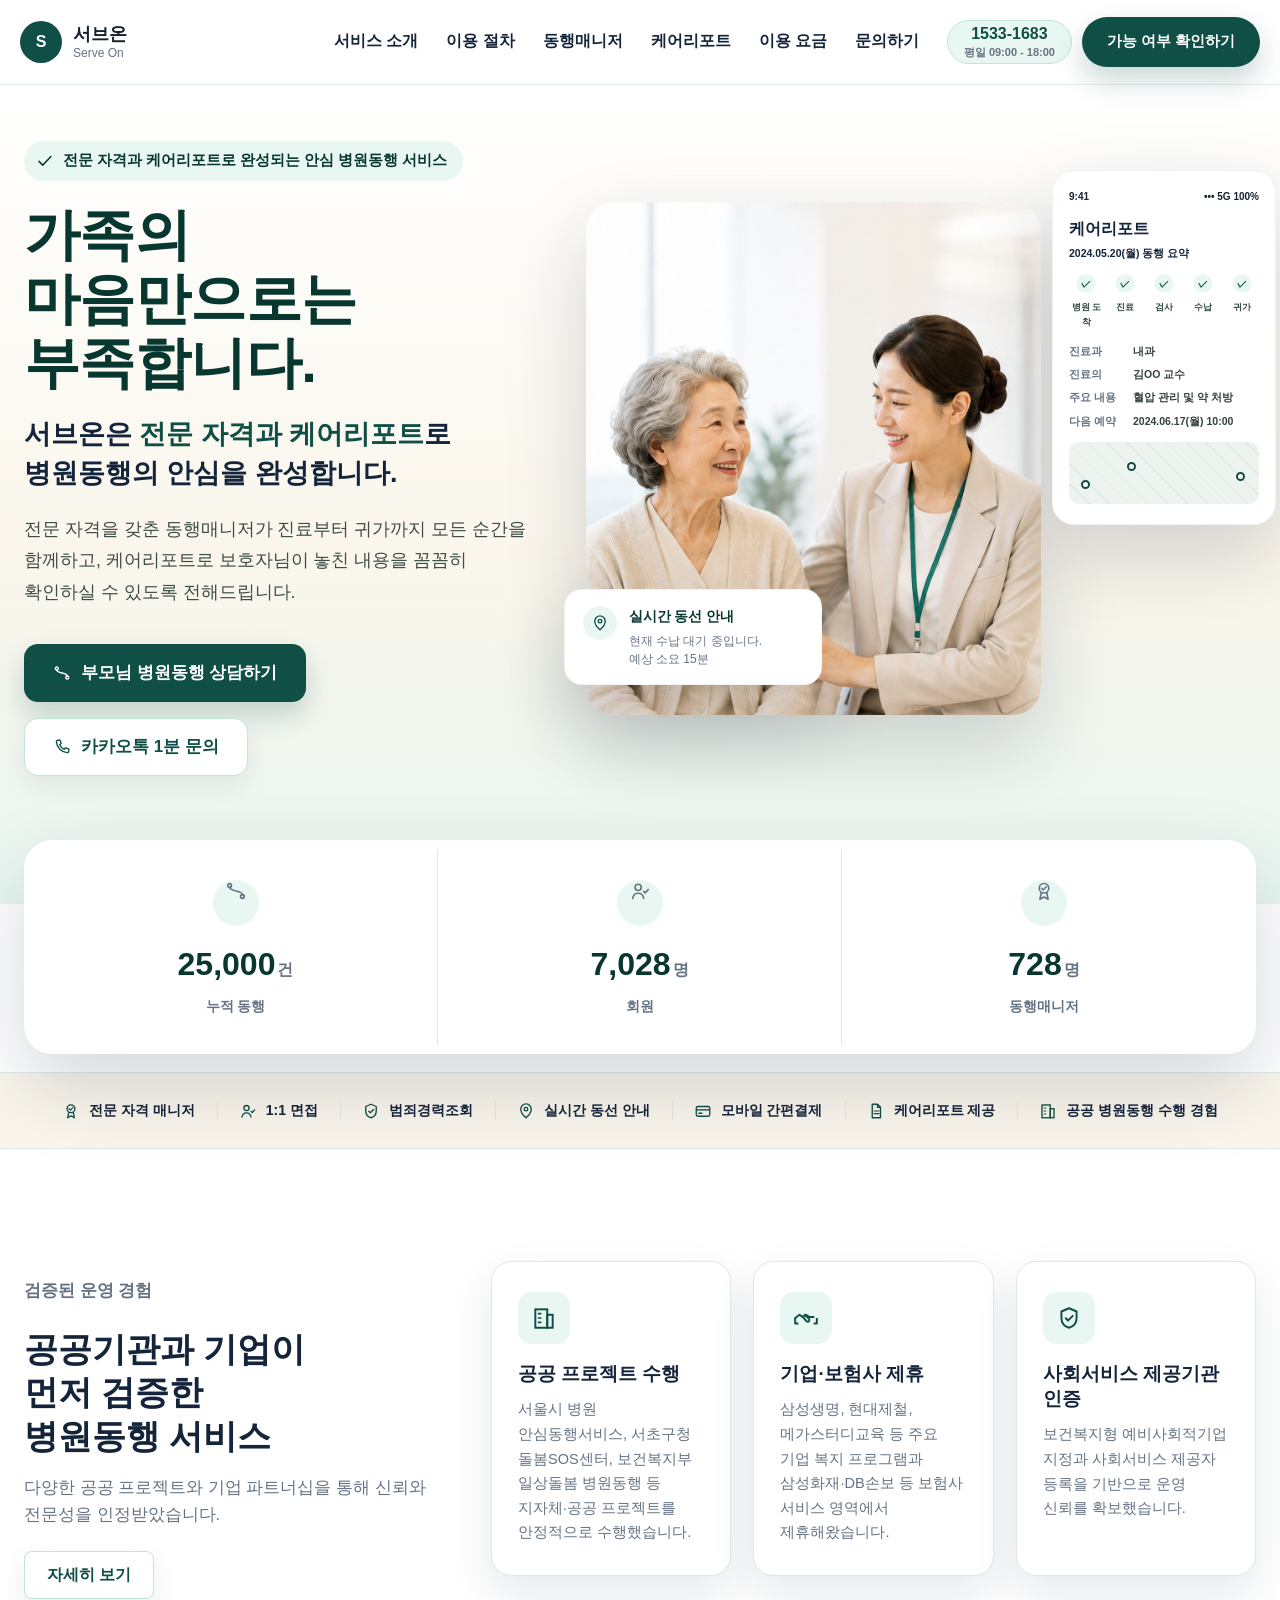
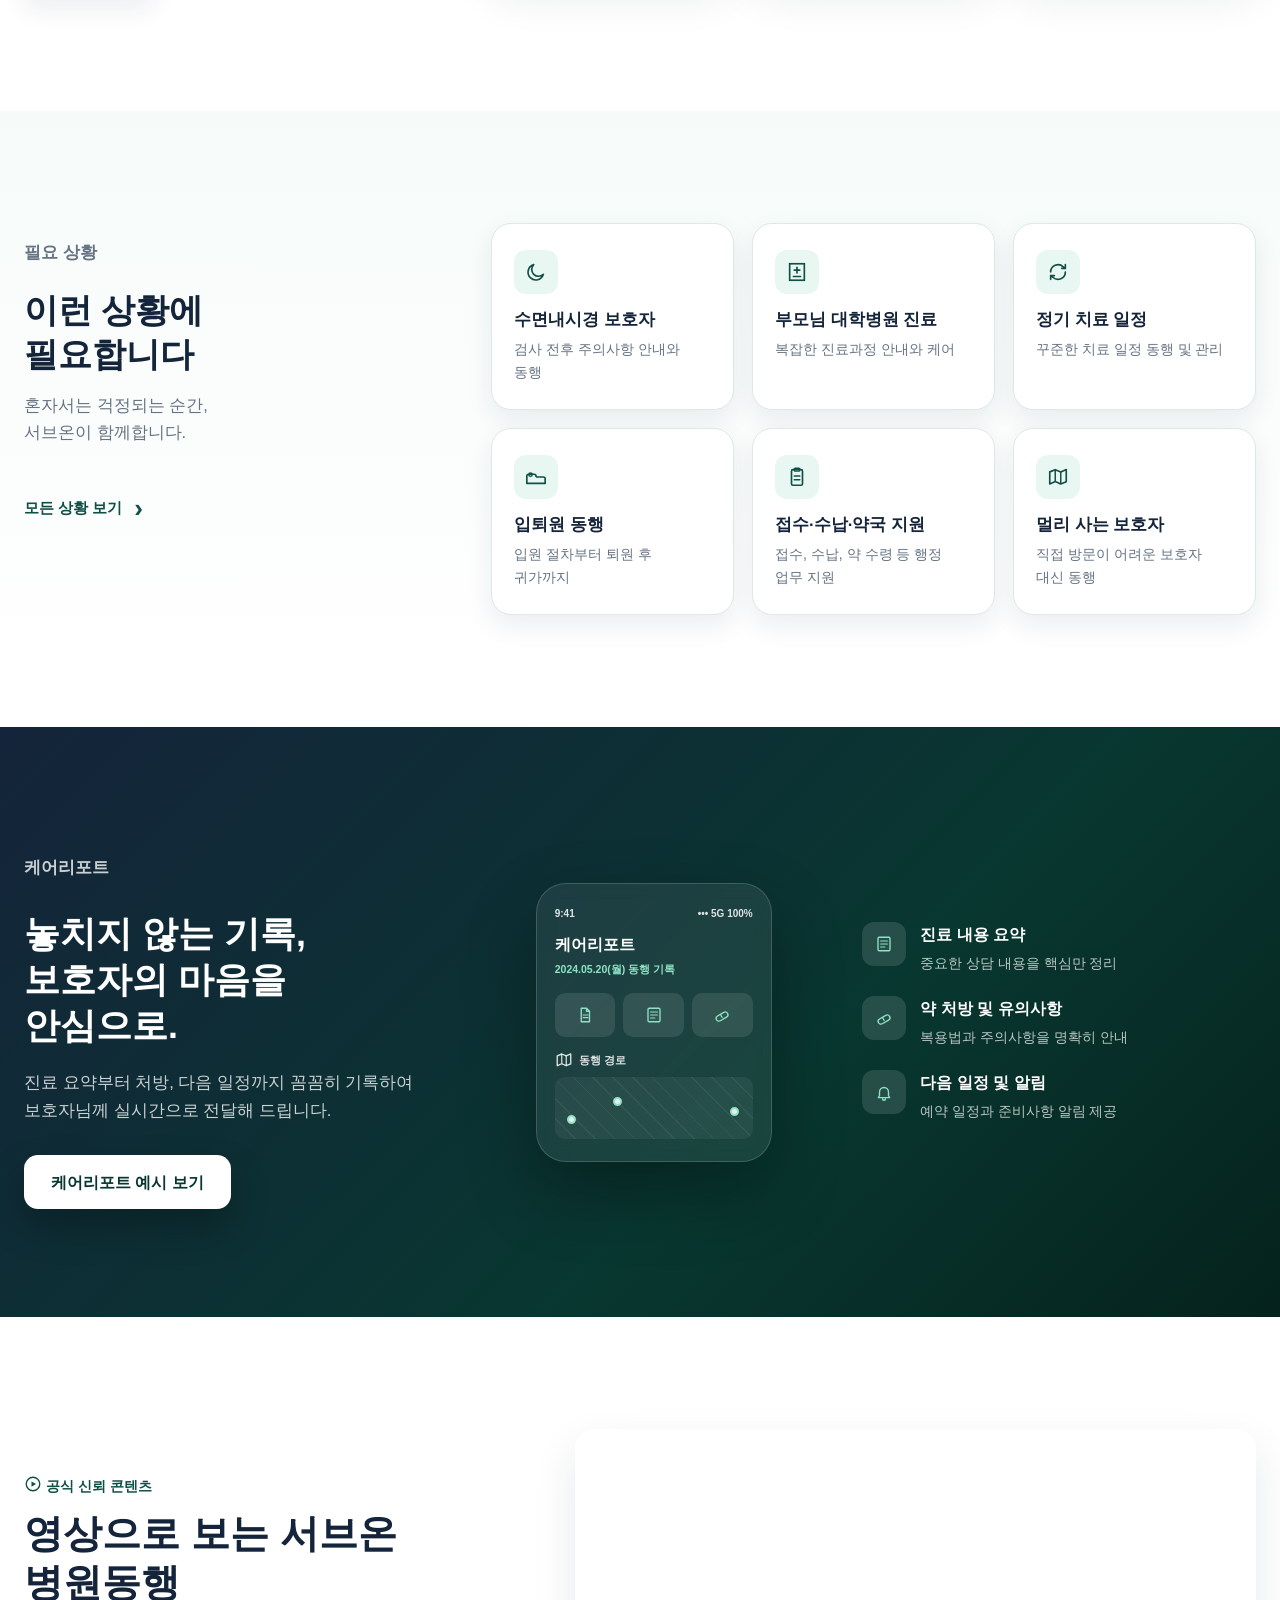
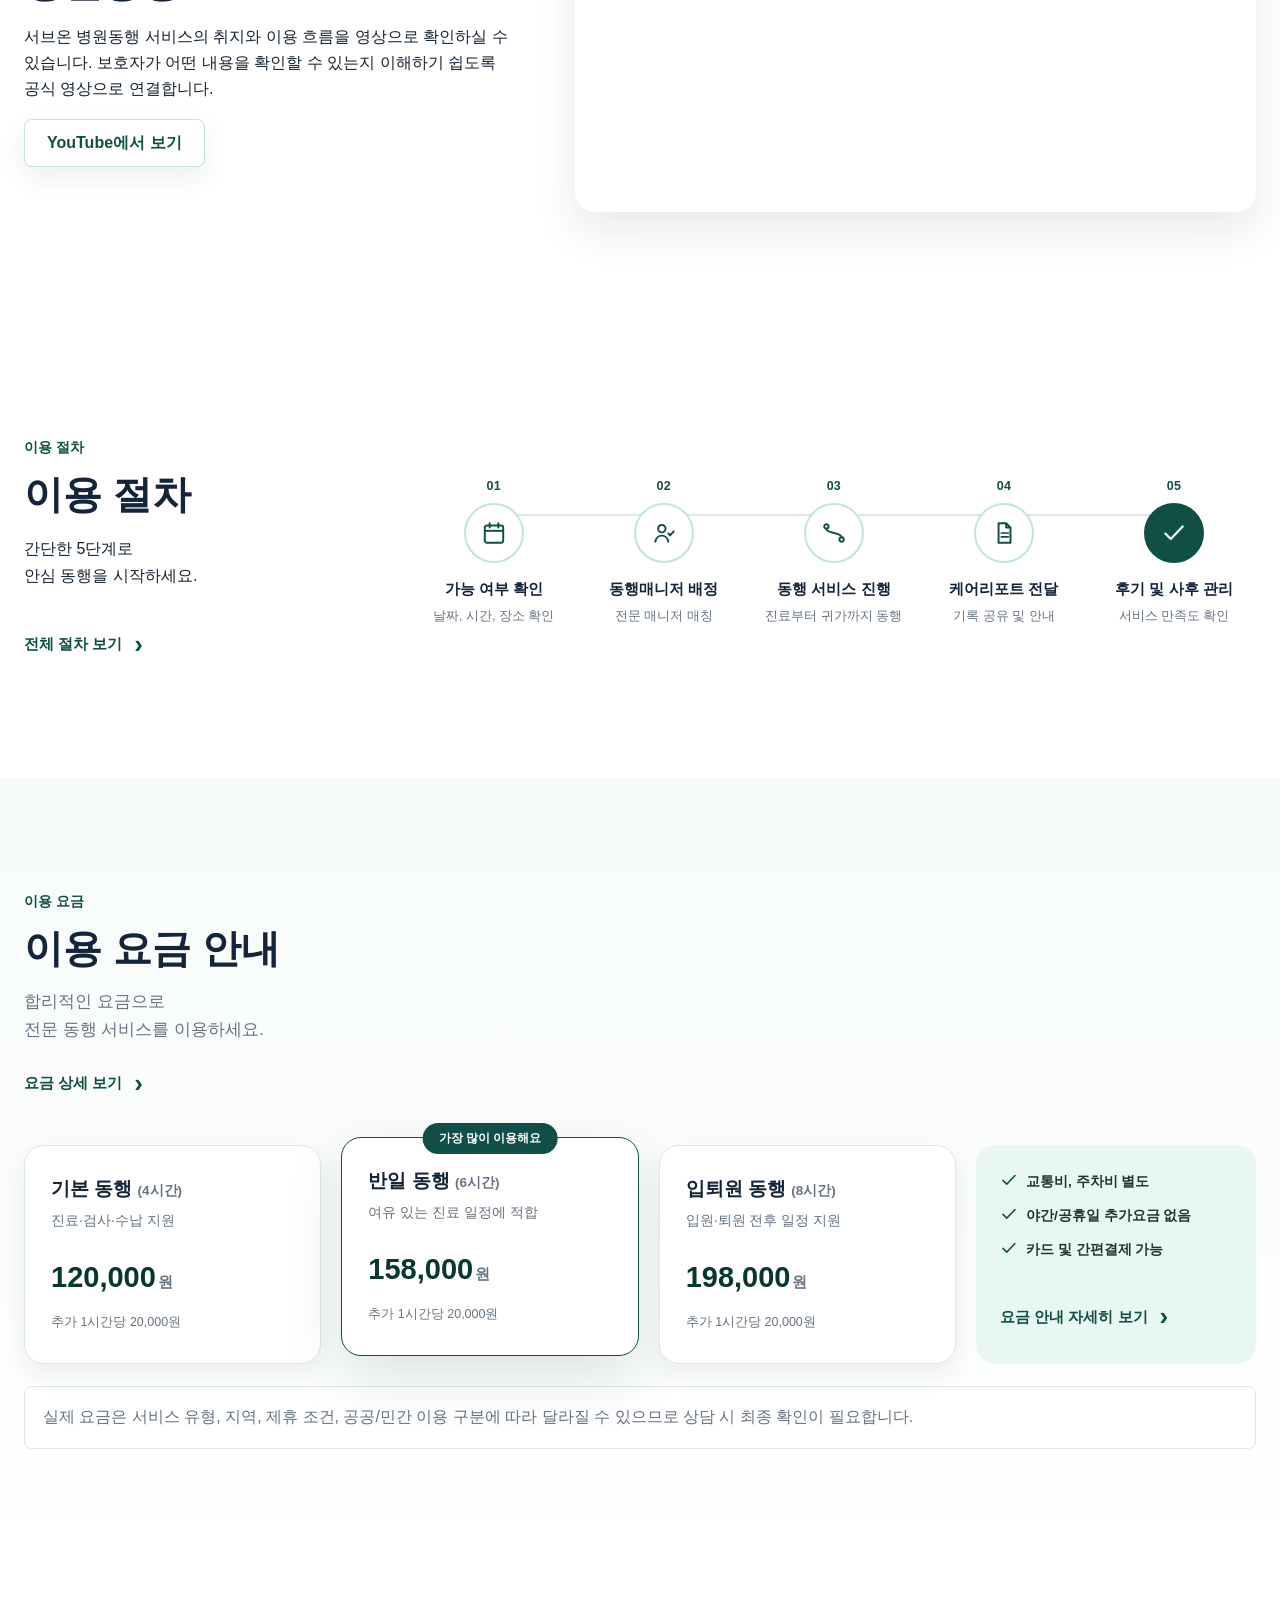
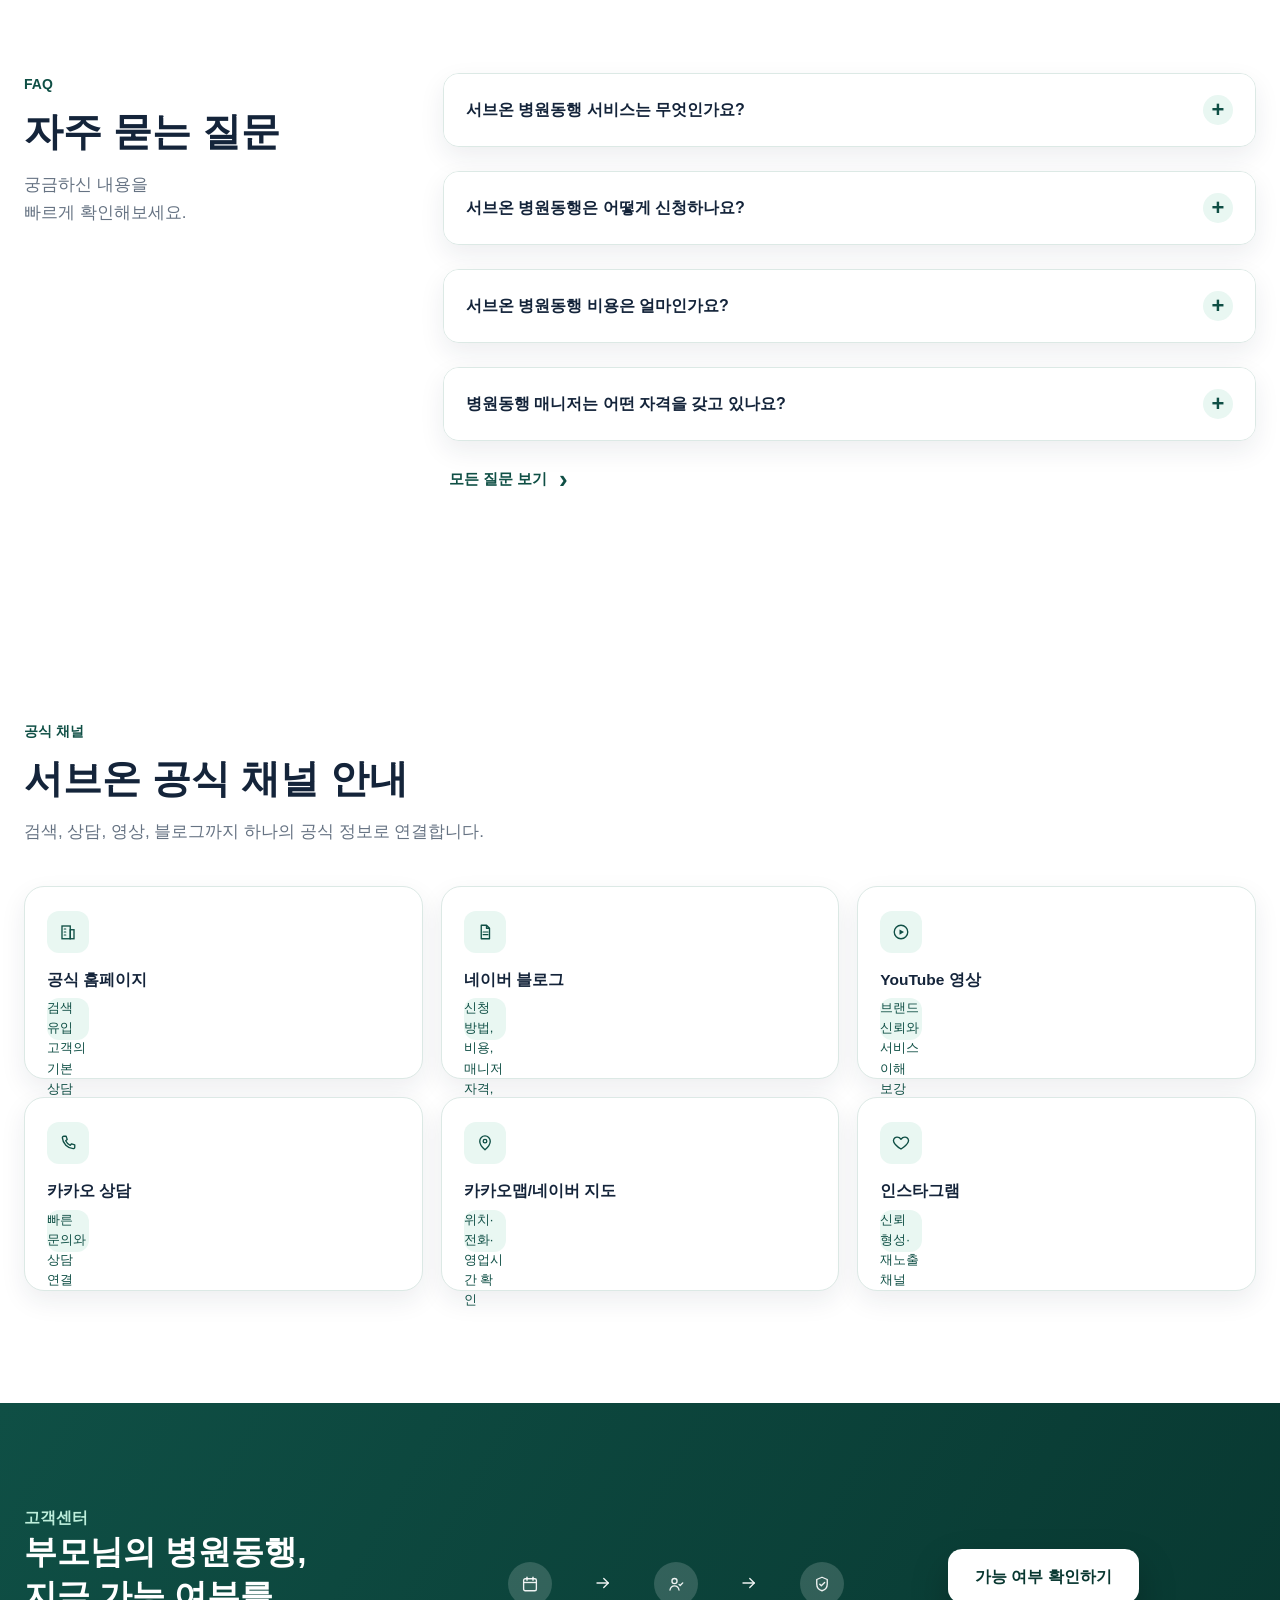
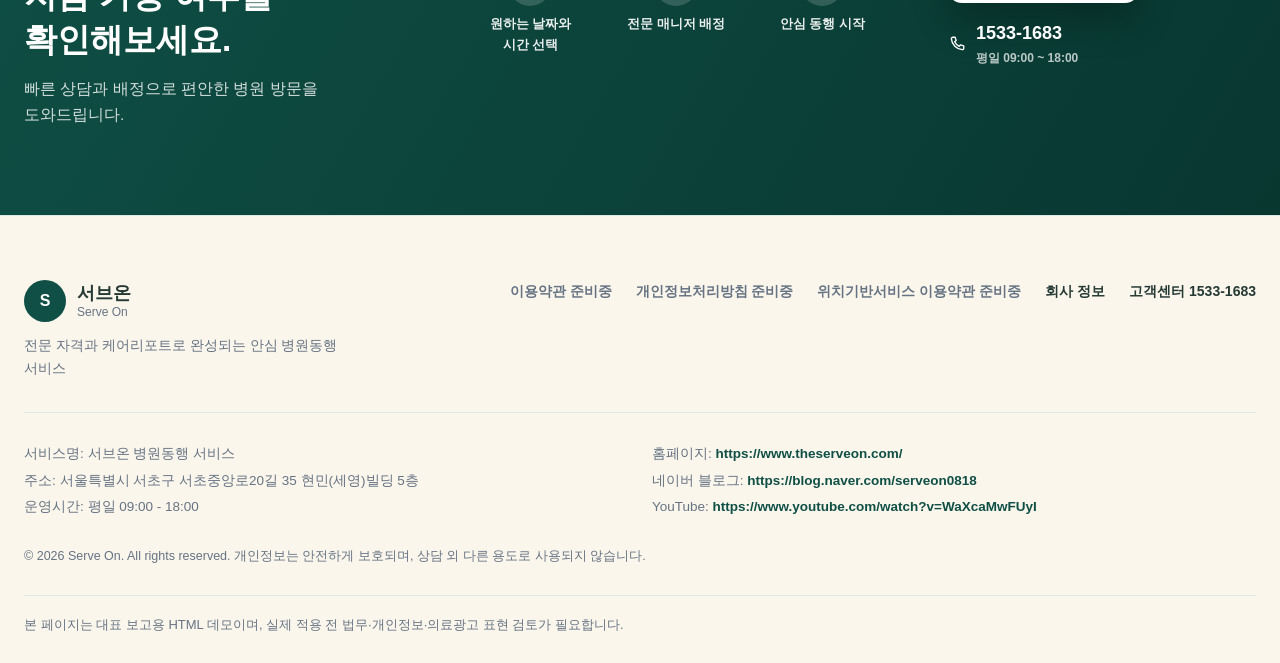
==== commit f798fda0: "Polish final SEO and accessibility fixes" ====
--- a/index.html
+++ b/index.html
@@ -499,11 +499,11 @@
           <a class="js-blog" href="https://blog.naver.com/serveon0818" target="_blank" rel="noopener noreferrer"><span aria-hidden="true"><svg class="hp-ico" aria-hidden="true"><use href="#i-doc"></use></svg></span><strong>네이버 블로그</strong><span class="hp-channel-desc">신청 방법, 비용, 매니저 자격, 케어리포트 정보</span></a>
           <a class="js-youtube" href="https://www.youtube.com/watch?v=WaXcaMwFUyI" target="_blank" rel="noopener noreferrer"><span aria-hidden="true"><svg class="hp-ico" aria-hidden="true"><use href="#i-play"></use></svg></span><strong>YouTube 영상</strong><span class="hp-channel-desc">브랜드 신뢰와 서비스 이해 보강</span></a>
           <!-- 실제 카카오채널 URL 입력 필요 -->
-          <a href="#"><span aria-hidden="true"><svg class="hp-ico" aria-hidden="true"><use href="#i-phone"></use></svg></span><strong>카카오 상담</strong><span class="hp-channel-desc">빠른 문의와 상담 연결</span></a>
+          <a href="customer-center.html#contact"><span aria-hidden="true"><svg class="hp-ico" aria-hidden="true"><use href="#i-phone"></use></svg></span><strong>카카오 상담</strong><span class="hp-channel-desc">빠른 문의와 상담 연결</span></a>
           <!-- 실제 지도 URL 입력 필요 -->
-          <a href="#"><span aria-hidden="true"><svg class="hp-ico" aria-hidden="true"><use href="#i-pin"></use></svg></span><strong>카카오맵/네이버 지도</strong><span class="hp-channel-desc">위치·전화·영업시간 확인</span></a>
+          <a href="customer-center.html"><span aria-hidden="true"><svg class="hp-ico" aria-hidden="true"><use href="#i-pin"></use></svg></span><strong>카카오맵/네이버 지도</strong><span class="hp-channel-desc">위치·전화·영업시간 확인</span></a>
           <!-- 실제 인스타그램 URL 입력 필요. 인스타그램은 신뢰 형성·재노출 채널입니다. -->
-          <a href="#"><span aria-hidden="true"><svg class="hp-ico" aria-hidden="true"><use href="#i-heart"></use></svg></span><strong>인스타그램</strong><span class="hp-channel-desc">신뢰 형성·재노출 채널</span></a>
+          <a href="customer-center.html"><span aria-hidden="true"><svg class="hp-ico" aria-hidden="true"><use href="#i-heart"></use></svg></span><strong>인스타그램</strong><span class="hp-channel-desc">신뢰 형성·재노출 채널</span></a>
         </div>
       </div>
     </section>
@@ -544,11 +544,11 @@
       </div>
       <nav class="hp-footer-links" aria-label="정책 및 회사 안내">
         <!-- 이용약관 페이지 준비 전, 실제 게시 전 연결 필요 -->
-        <a href="#">이용약관</a>
+        <span>이용약관 준비중</span>
         <!-- 개인정보처리방침 페이지 준비 전, 실제 게시 전 연결 필요 -->
-        <a href="#">개인정보처리방침</a>
+        <span>개인정보처리방침 준비중</span>
         <!-- 위치기반서비스 이용약관 페이지 준비 전, 실제 게시 전 연결 필요 -->
-        <a href="#">위치기반서비스 이용약관</a>
+        <span>위치기반서비스 이용약관 준비중</span>
         <a href="customer-center.html">회사 정보</a>
         <a href="tel:1533-1683">고객센터 1533-1683</a>
       </nav>
--- a/styles.css
+++ b/styles.css
@@ -1832,6 +1832,7 @@
 }
 
 .process-visual {
+  container-type: inline-size;
   position: relative;
   min-height: 610px;
   overflow: hidden;
@@ -1871,7 +1872,8 @@
 }
 
 .assurance-card strong {
-  font-size: 26px;
+  font-size: clamp(16px, 7.3cqw, 26px);
+  word-break: keep-all;
 }
 
 .assurance-card span {
@@ -4499,6 +4501,24 @@
   margin-top: 22px;
 }
 
+.consultation-form .form-consent {
+  display: flex;
+  align-items: flex-start;
+  gap: 10px;
+  margin-top: 18px;
+  color: var(--muted);
+  font-size: 13px;
+  font-weight: 700;
+  line-height: 1.55;
+}
+
+.consultation-form .form-consent input {
+  width: 18px;
+  min-height: 18px;
+  margin-top: 2px;
+  flex: 0 0 auto;
+}
+
 .consultation-form .btn {
   margin-top: 24px;
 }
@@ -5789,6 +5809,7 @@
 }
 
 .hp-footer a,
+.hp-footer-links span,
 .hp-footer strong {
   color: #263a35;
 }
@@ -5817,6 +5838,10 @@
   font-weight: 700;
 }
 
+.hp-footer-links span {
+  color: var(--muted);
+}
+
 .hp-footer-bottom {
   display: grid;
   grid-template-columns: 1fr 1fr;
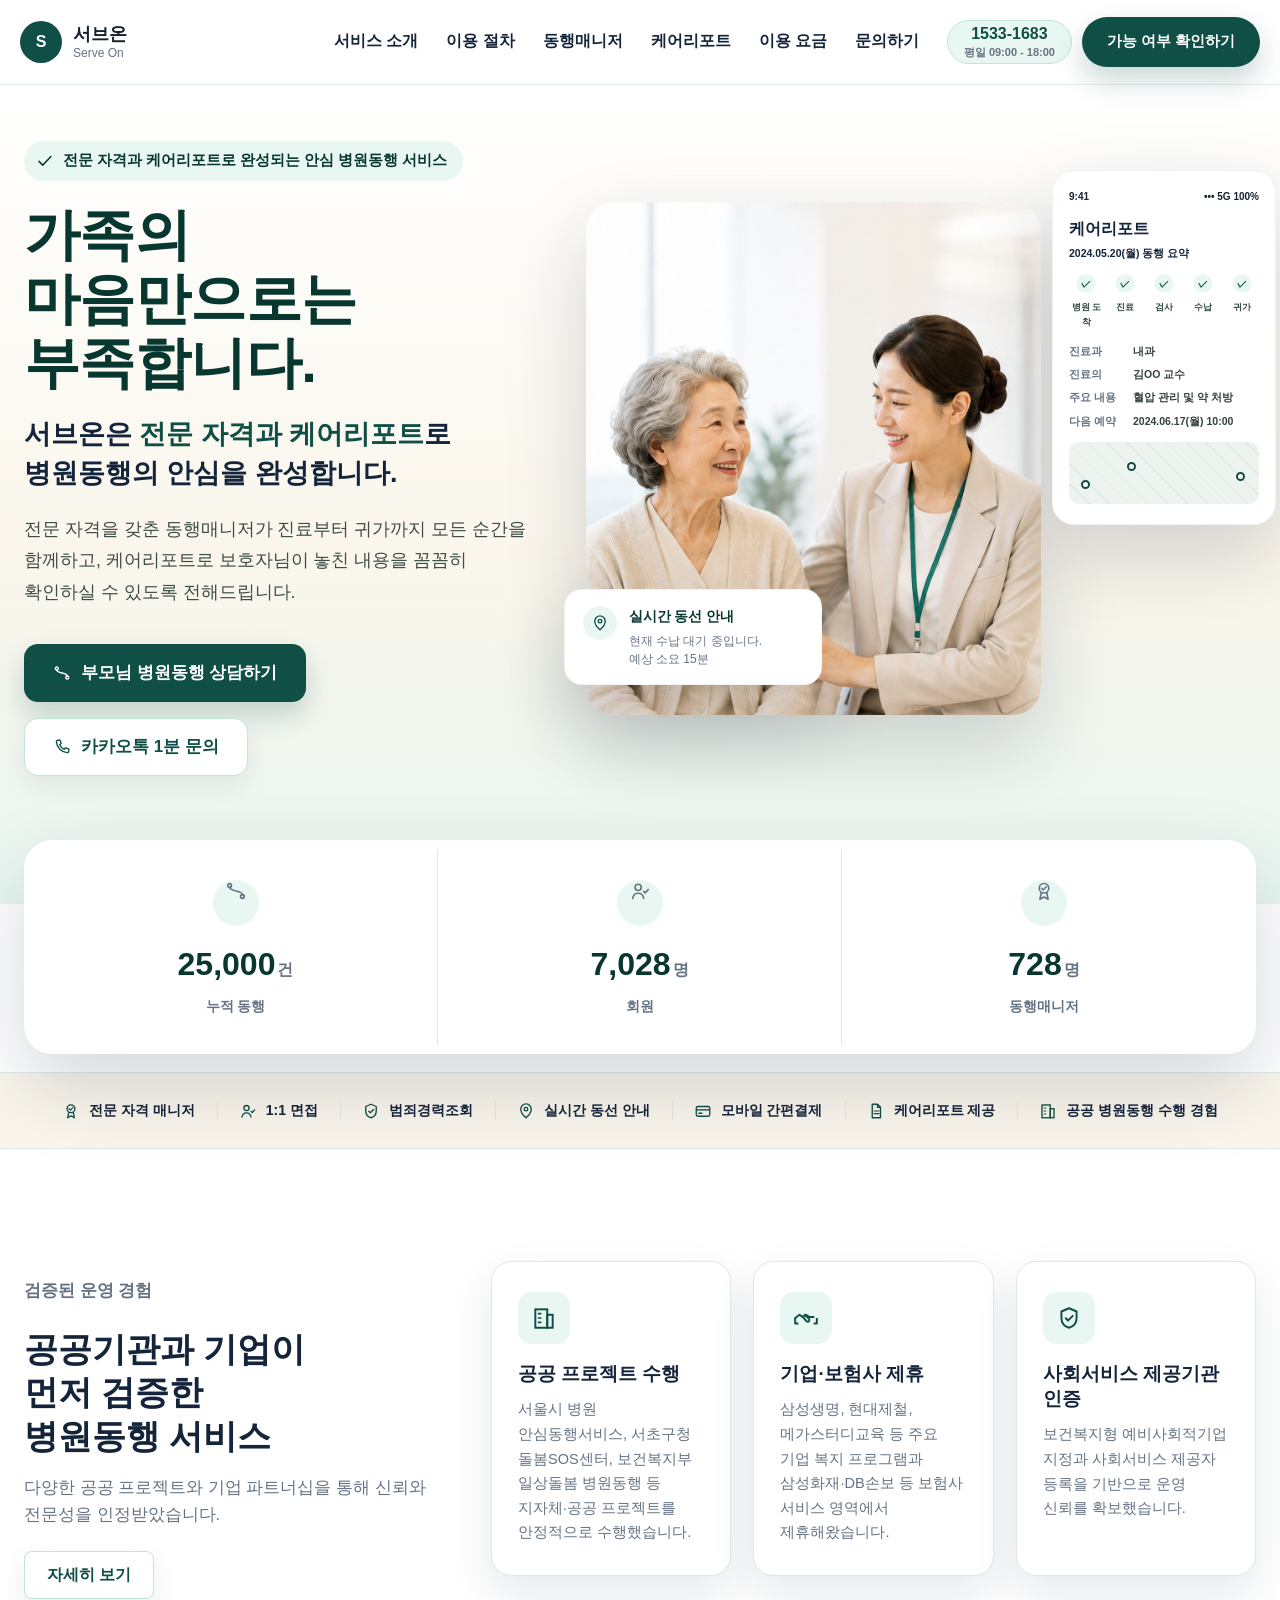
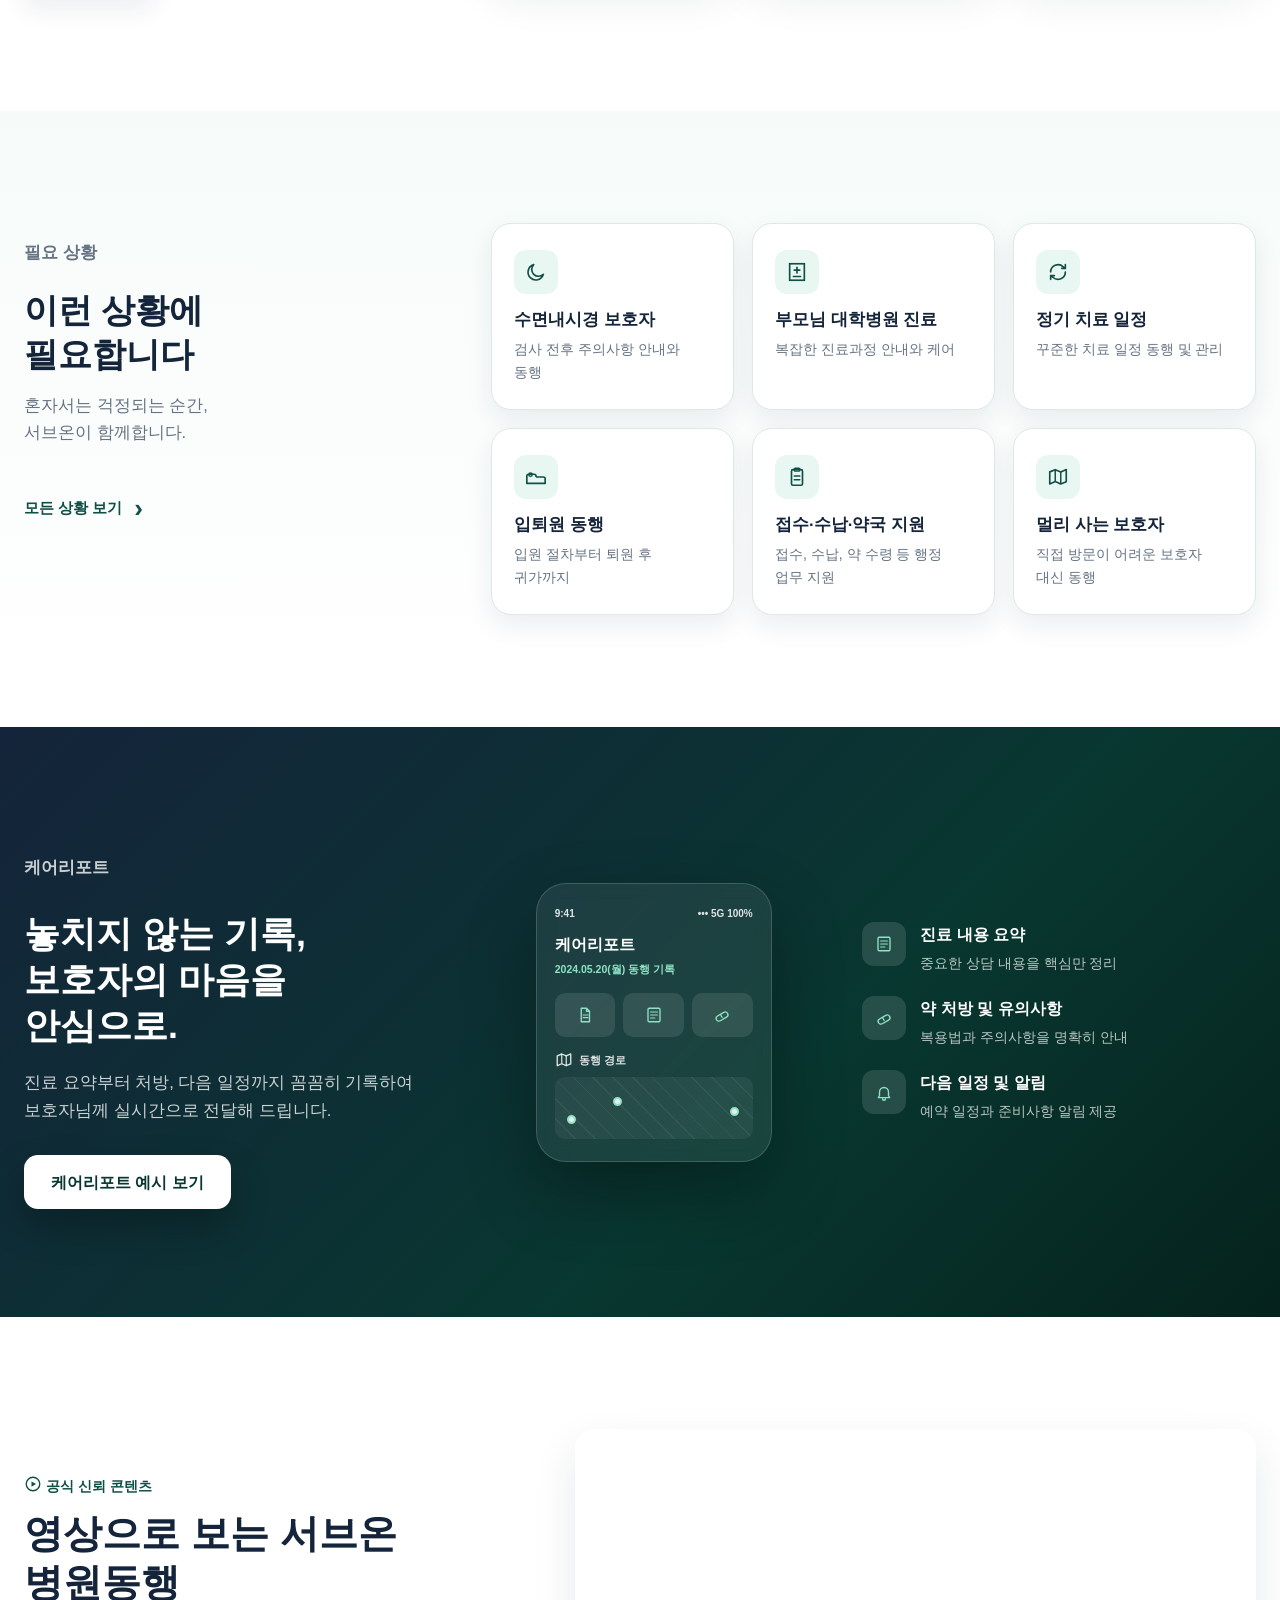
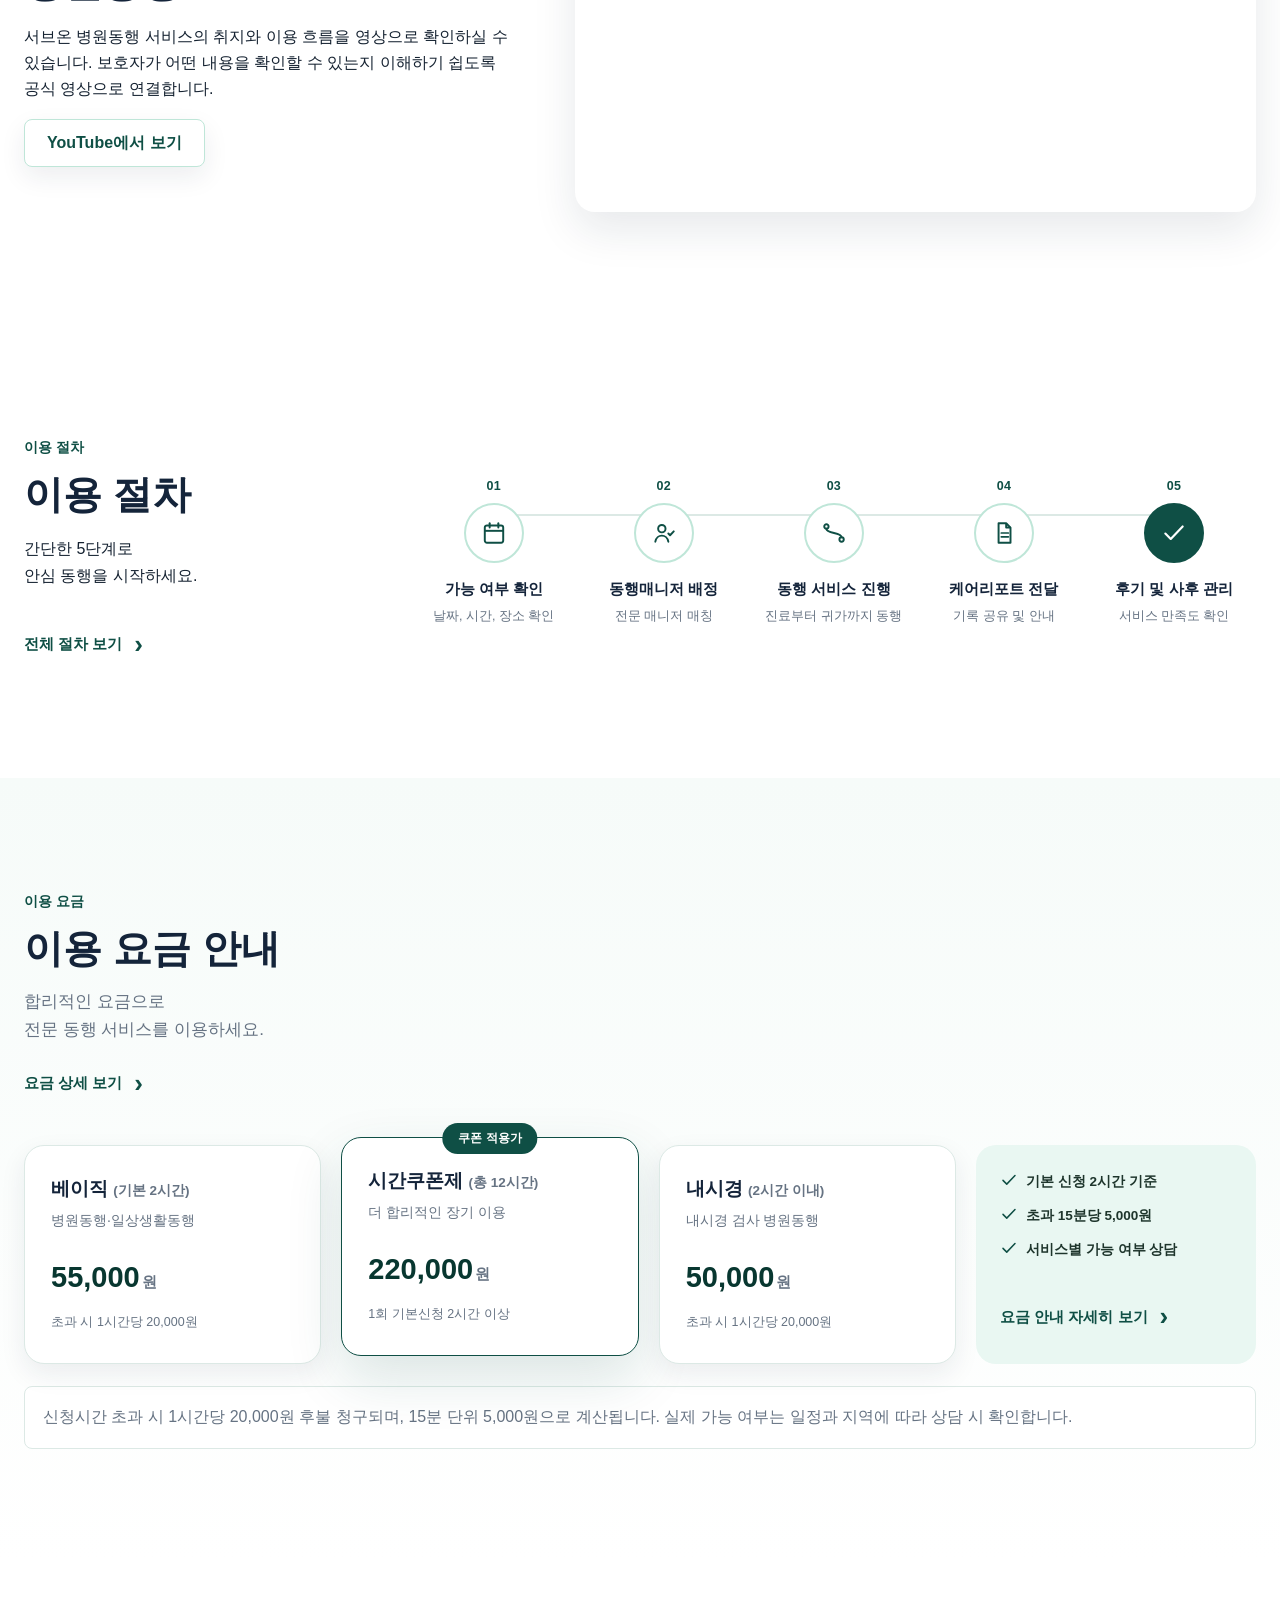
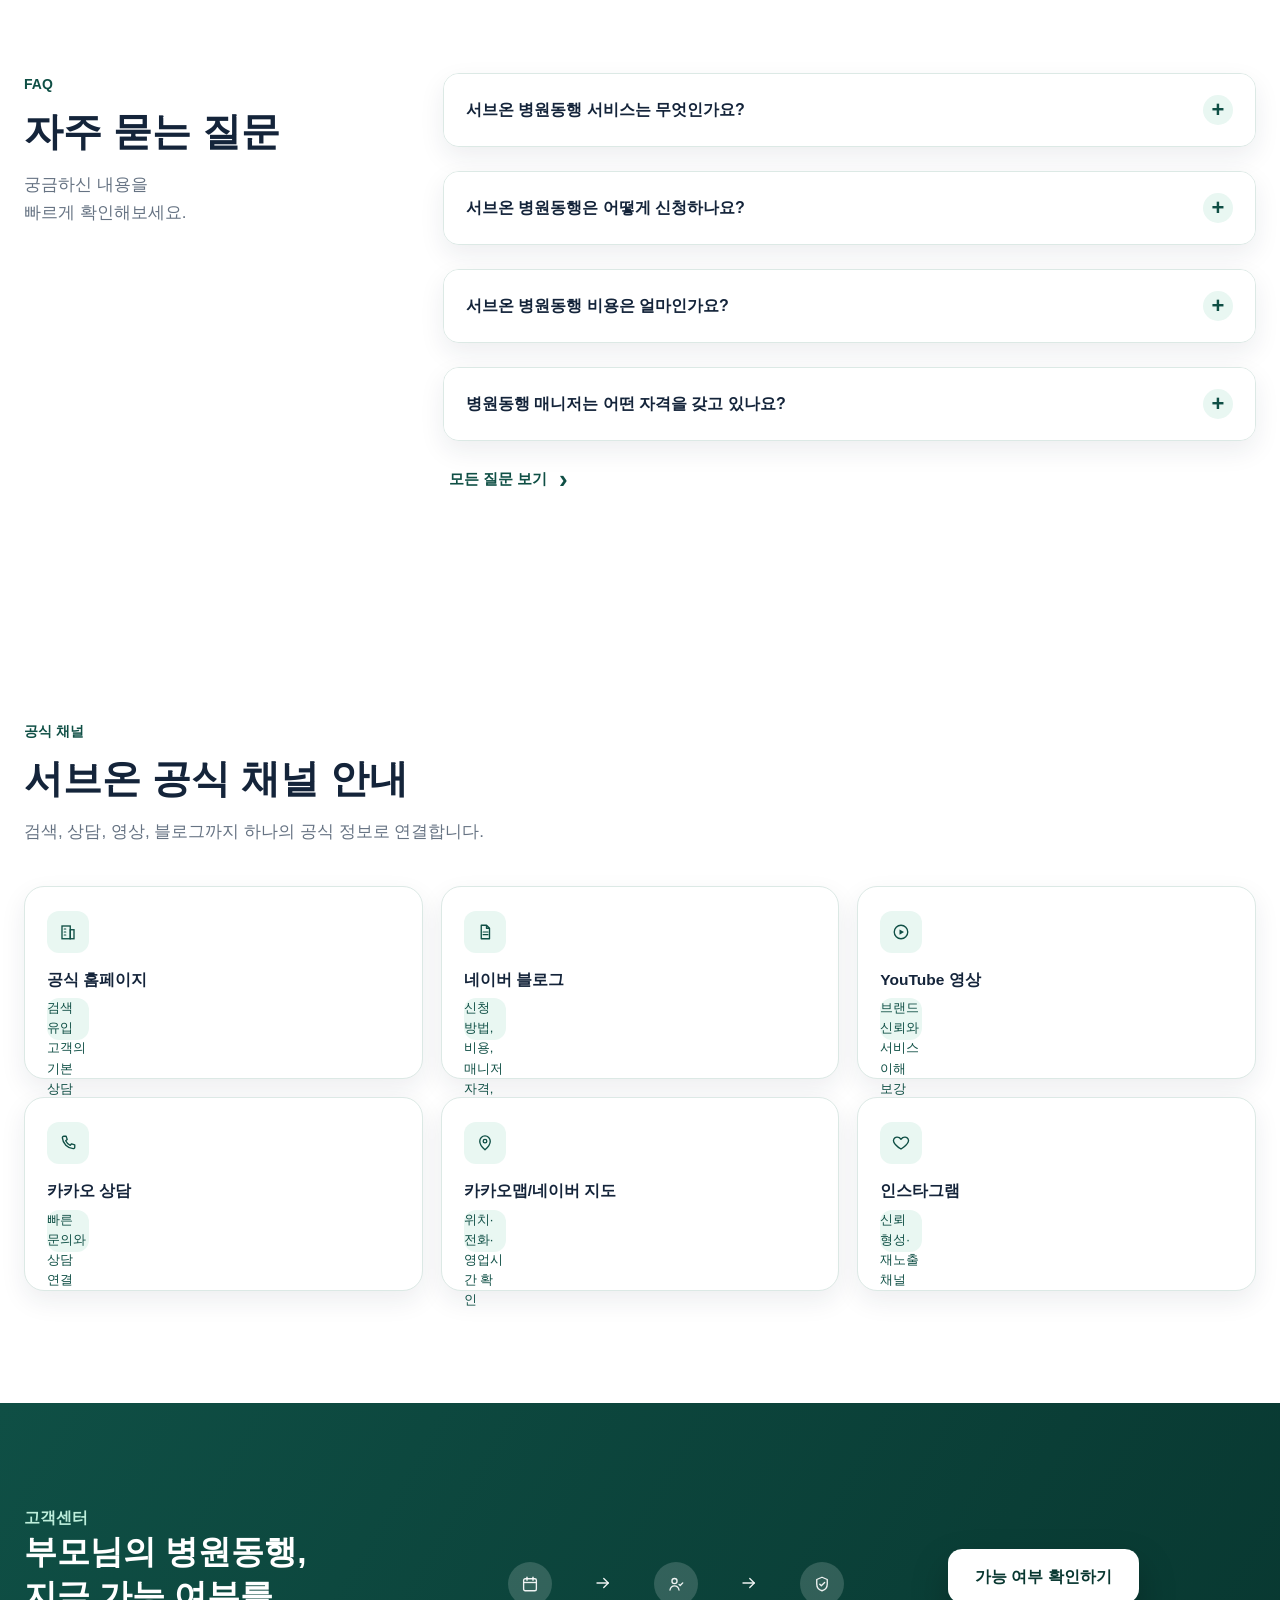
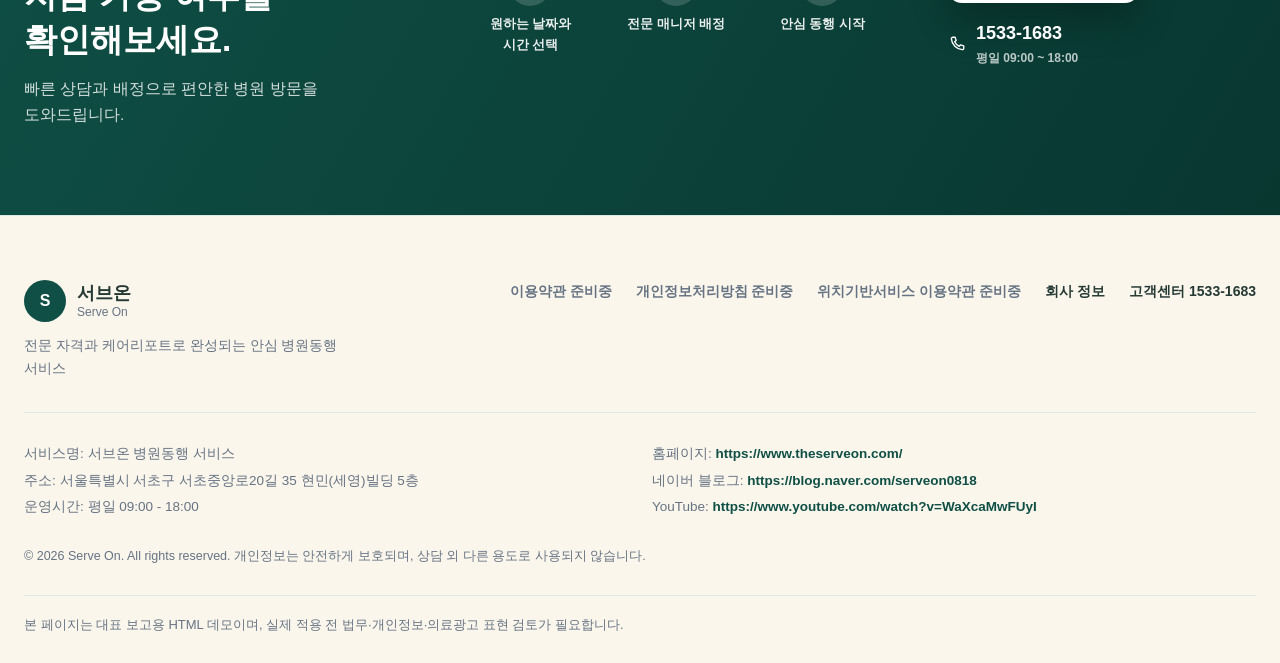
==== commit b8c68f5e: "Update ServeOn pricing information" ====
--- a/index.html
+++ b/index.html
@@ -91,7 +91,7 @@
             "name": "서브온 병원동행 비용은 얼마인가요?",
             "acceptedAnswer": {
               "@type": "Answer",
-              "text": "기본 2시간 45,000원부터 안내되며, 실제 비용은 서비스 유형, 지역, 제휴 조건, 공공/민간 이용 구분에 따라 달라질 수 있어 상담 시 확인이 필요합니다."
+              "text": "베이직 병원동행은 기본 2시간 55,000원, 내시경 동행은 2시간 이내 50,000원, 시간쿠폰제는 220,000원 기준입니다. 신청시간 초과 시 1시간당 20,000원, 15분 단위 5,000원이 후불 청구됩니다."
             }
           },
           {
@@ -399,34 +399,34 @@
         </div>
         <div class="hp-pricing-grid">
           <article class="hp-pricing-card">
-            <h3>기본 동행 <span>(4시간)</span></h3>
-            <p>진료·검사·수납 지원</p>
-            <strong>120,000<span>원</span></strong>
-            <small>추가 1시간당 20,000원</small>
+            <h3>베이직 <span>(기본 2시간)</span></h3>
+            <p>병원동행·일상생활동행</p>
+            <strong>55,000<span>원</span></strong>
+            <small>초과 시 1시간당 20,000원</small>
           </article>
           <article class="hp-pricing-card is-featured">
-            <span class="hp-pricing-badge">가장 많이 이용해요</span>
-            <h3>반일 동행 <span>(6시간)</span></h3>
-            <p>여유 있는 진료 일정에 적합</p>
-            <strong>158,000<span>원</span></strong>
-            <small>추가 1시간당 20,000원</small>
+            <span class="hp-pricing-badge">쿠폰 적용가</span>
+            <h3>시간쿠폰제 <span>(총 12시간)</span></h3>
+            <p>더 합리적인 장기 이용</p>
+            <strong>220,000<span>원</span></strong>
+            <small>1회 기본신청 2시간 이상</small>
           </article>
           <article class="hp-pricing-card">
-            <h3>입퇴원 동행 <span>(8시간)</span></h3>
-            <p>입원·퇴원 전후 일정 지원</p>
-            <strong>198,000<span>원</span></strong>
-            <small>추가 1시간당 20,000원</small>
+            <h3>내시경 <span>(2시간 이내)</span></h3>
+            <p>내시경 검사 병원동행</p>
+            <strong>50,000<span>원</span></strong>
+            <small>초과 시 1시간당 20,000원</small>
           </article>
           <aside class="hp-pricing-note" aria-label="요금 이용 안내">
             <ul>
-              <li><svg class="hp-ico" aria-hidden="true"><use href="#i-check"></use></svg> 교통비, 주차비 별도</li>
-              <li><svg class="hp-ico" aria-hidden="true"><use href="#i-check"></use></svg> 야간/공휴일 추가요금 없음</li>
-              <li><svg class="hp-ico" aria-hidden="true"><use href="#i-check"></use></svg> 카드 및 간편결제 가능</li>
+              <li><svg class="hp-ico" aria-hidden="true"><use href="#i-check"></use></svg> 기본 신청 2시간 기준</li>
+              <li><svg class="hp-ico" aria-hidden="true"><use href="#i-check"></use></svg> 초과 15분당 5,000원</li>
+              <li><svg class="hp-ico" aria-hidden="true"><use href="#i-check"></use></svg> 서비스별 가능 여부 상담</li>
             </ul>
             <a class="text-link" href="pricing.html" aria-label="요금 안내 자세히 보기">요금 안내 자세히 보기</a>
           </aside>
         </div>
-        <p class="notice">실제 요금은 서비스 유형, 지역, 제휴 조건, 공공/민간 이용 구분에 따라 달라질 수 있으므로 상담 시 최종 확인이 필요합니다.</p>
+        <p class="notice">신청시간 초과 시 1시간당 20,000원 후불 청구되며, 15분 단위 5,000원으로 계산됩니다. 실제 가능 여부는 일정과 지역에 따라 상담 시 확인합니다.</p>
       </div>
     </section>
 
@@ -449,7 +449,7 @@
             </article>
             <article class="faq-item">
               <button type="button" aria-expanded="false">서브온 병원동행 비용은 얼마인가요?</button>
-              <div class="faq-panel"><p>기본 2시간 45,000원부터 안내되며, 실제 비용은 서비스 유형, 지역, 제휴 조건, 공공/민간 이용 구분에 따라 달라질 수 있어 상담 시 확인이 필요합니다.</p></div>
+              <div class="faq-panel"><p>베이직 병원동행은 기본 2시간 55,000원, 내시경 동행은 2시간 이내 50,000원, 시간쿠폰제는 220,000원 기준입니다. 신청시간 초과 시 1시간당 20,000원, 15분 단위 5,000원이 후불 청구됩니다.</p></div>
             </article>
             <article class="faq-item">
               <button type="button" aria-expanded="false">병원동행 매니저는 어떤 자격을 갖고 있나요?</button>
--- a/styles.css
+++ b/styles.css
@@ -3987,7 +3987,7 @@
 
 .price-table div {
   display: grid;
-  grid-template-columns: 1fr auto;
+  grid-template-columns: minmax(0, 1fr) auto;
   align-items: center;
   min-height: 92px;
   border-bottom: 1px solid var(--line);
@@ -4003,6 +4003,14 @@
   color: var(--green);
   font-size: 30px;
   font-weight: 900;
+}
+
+.price-table small {
+  grid-column: 1 / -1;
+  margin-top: -10px;
+  color: var(--muted);
+  font-size: 14px;
+  font-weight: 800;
 }
 
 .price-notice {
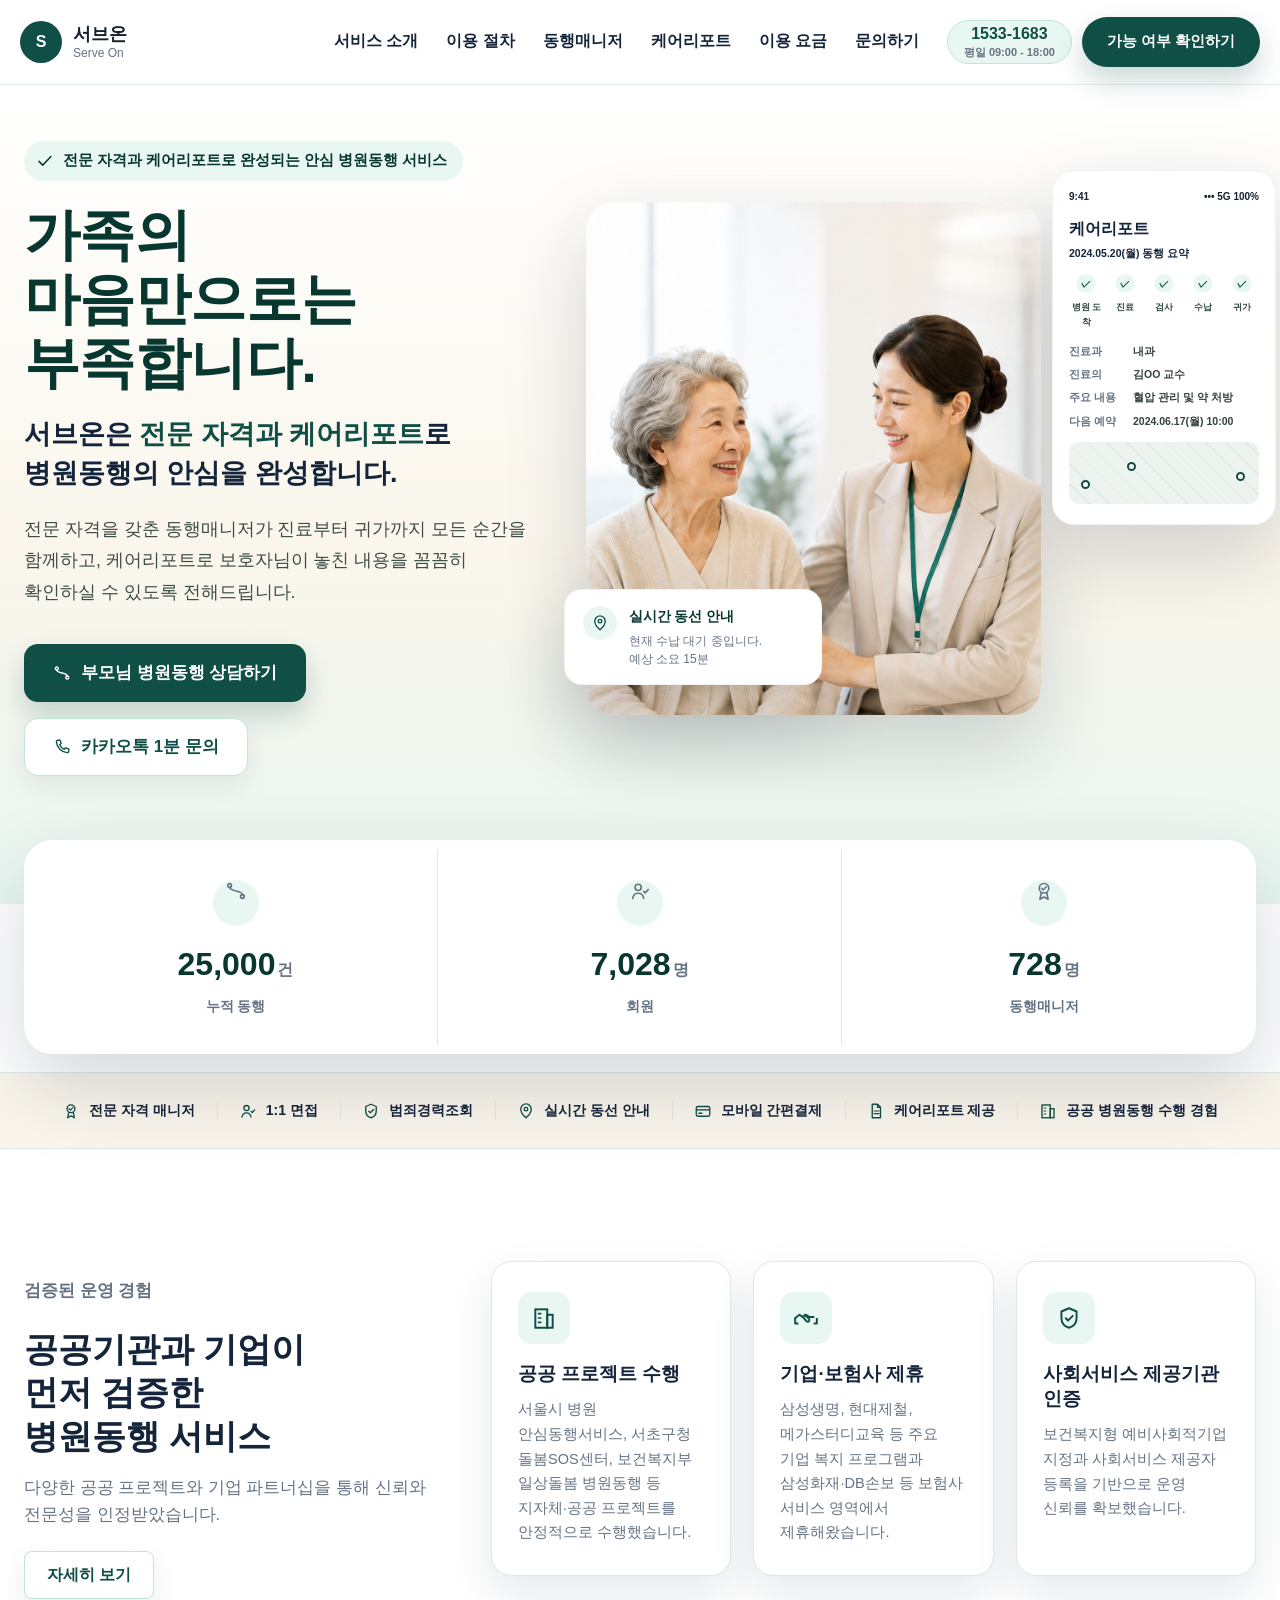
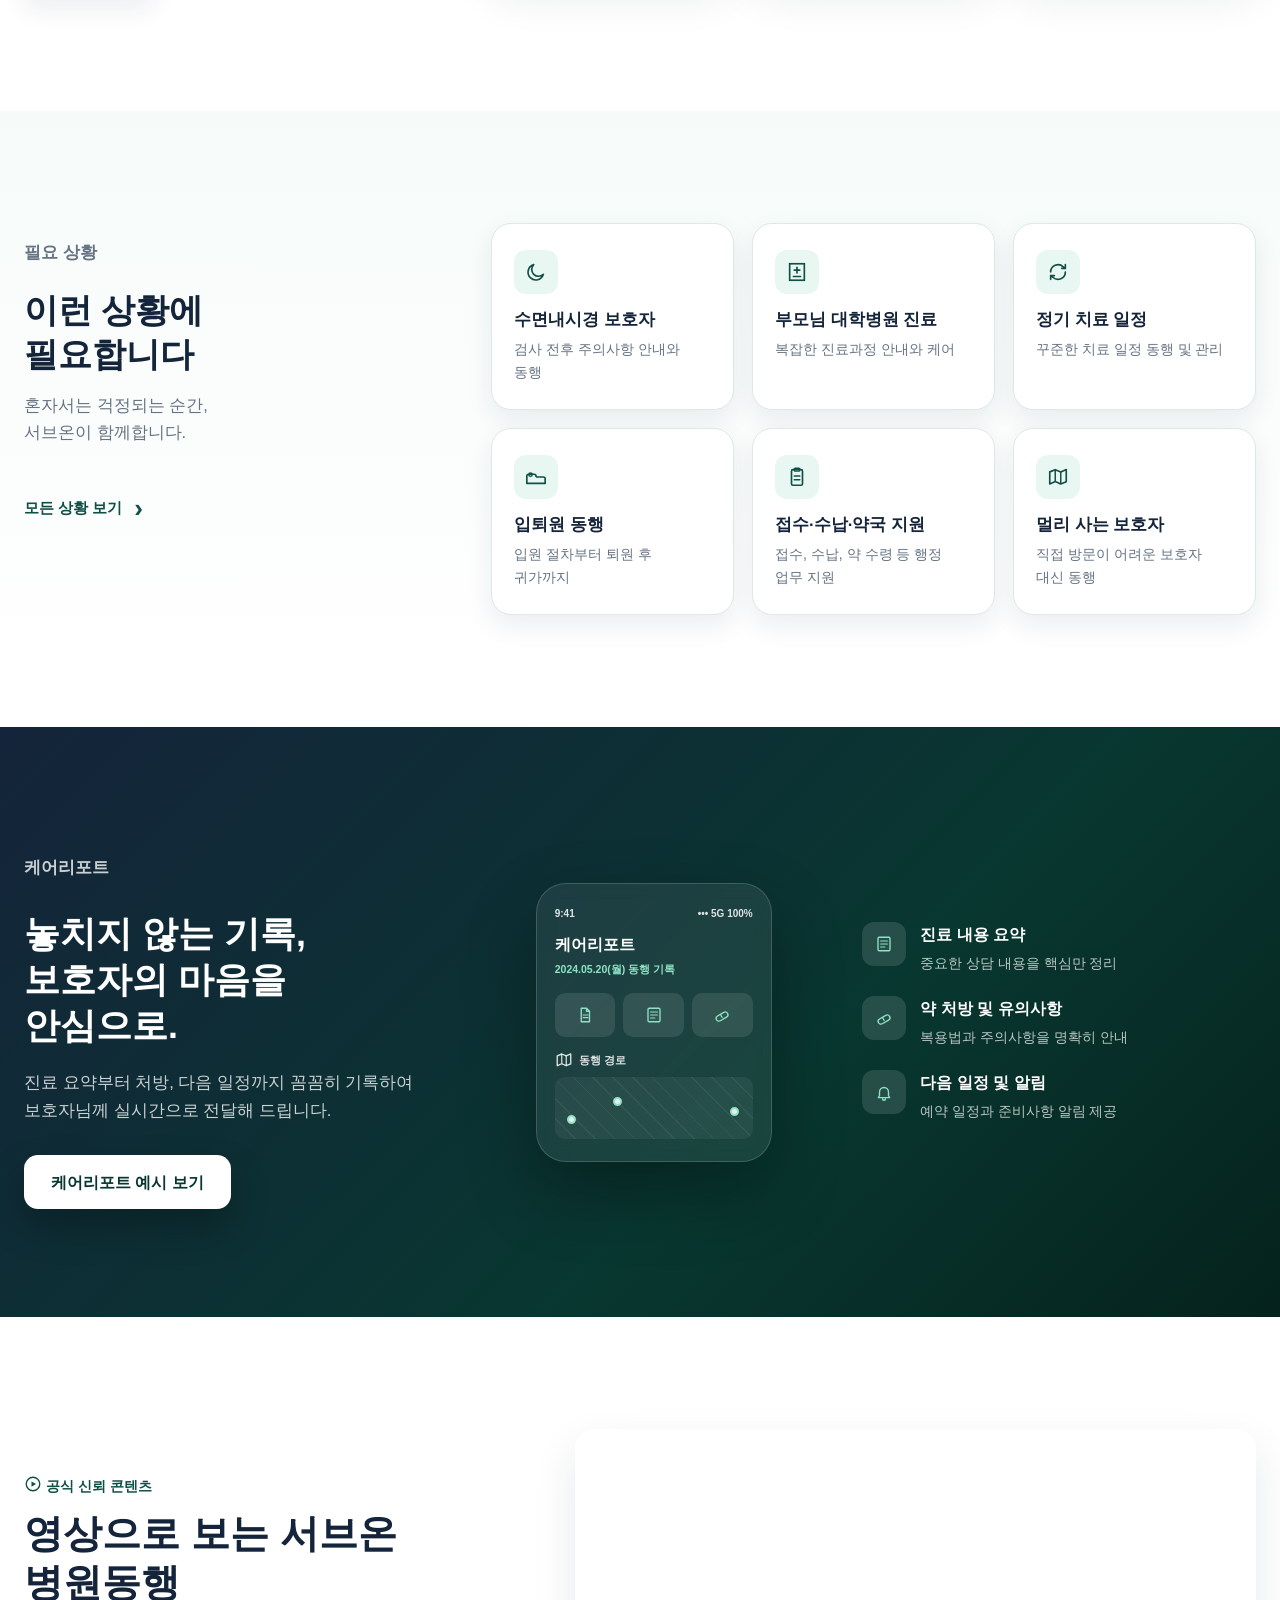
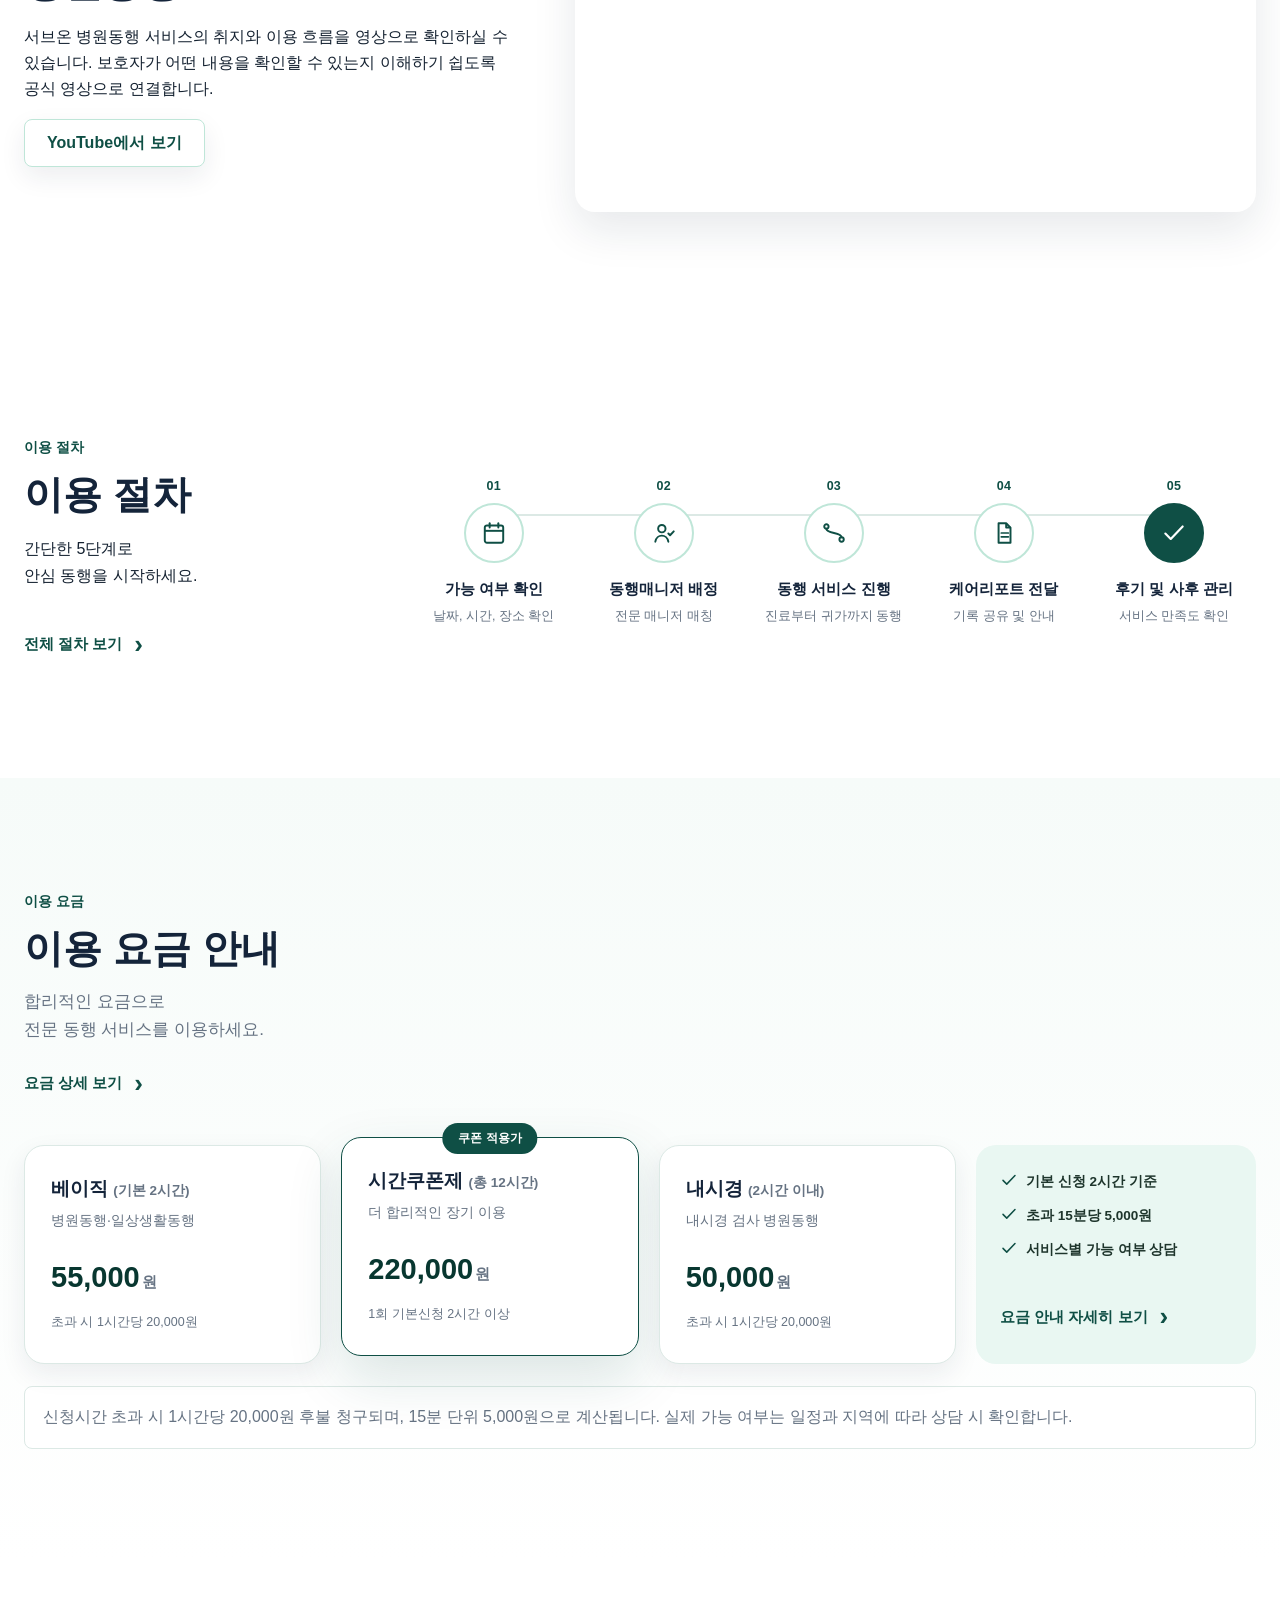
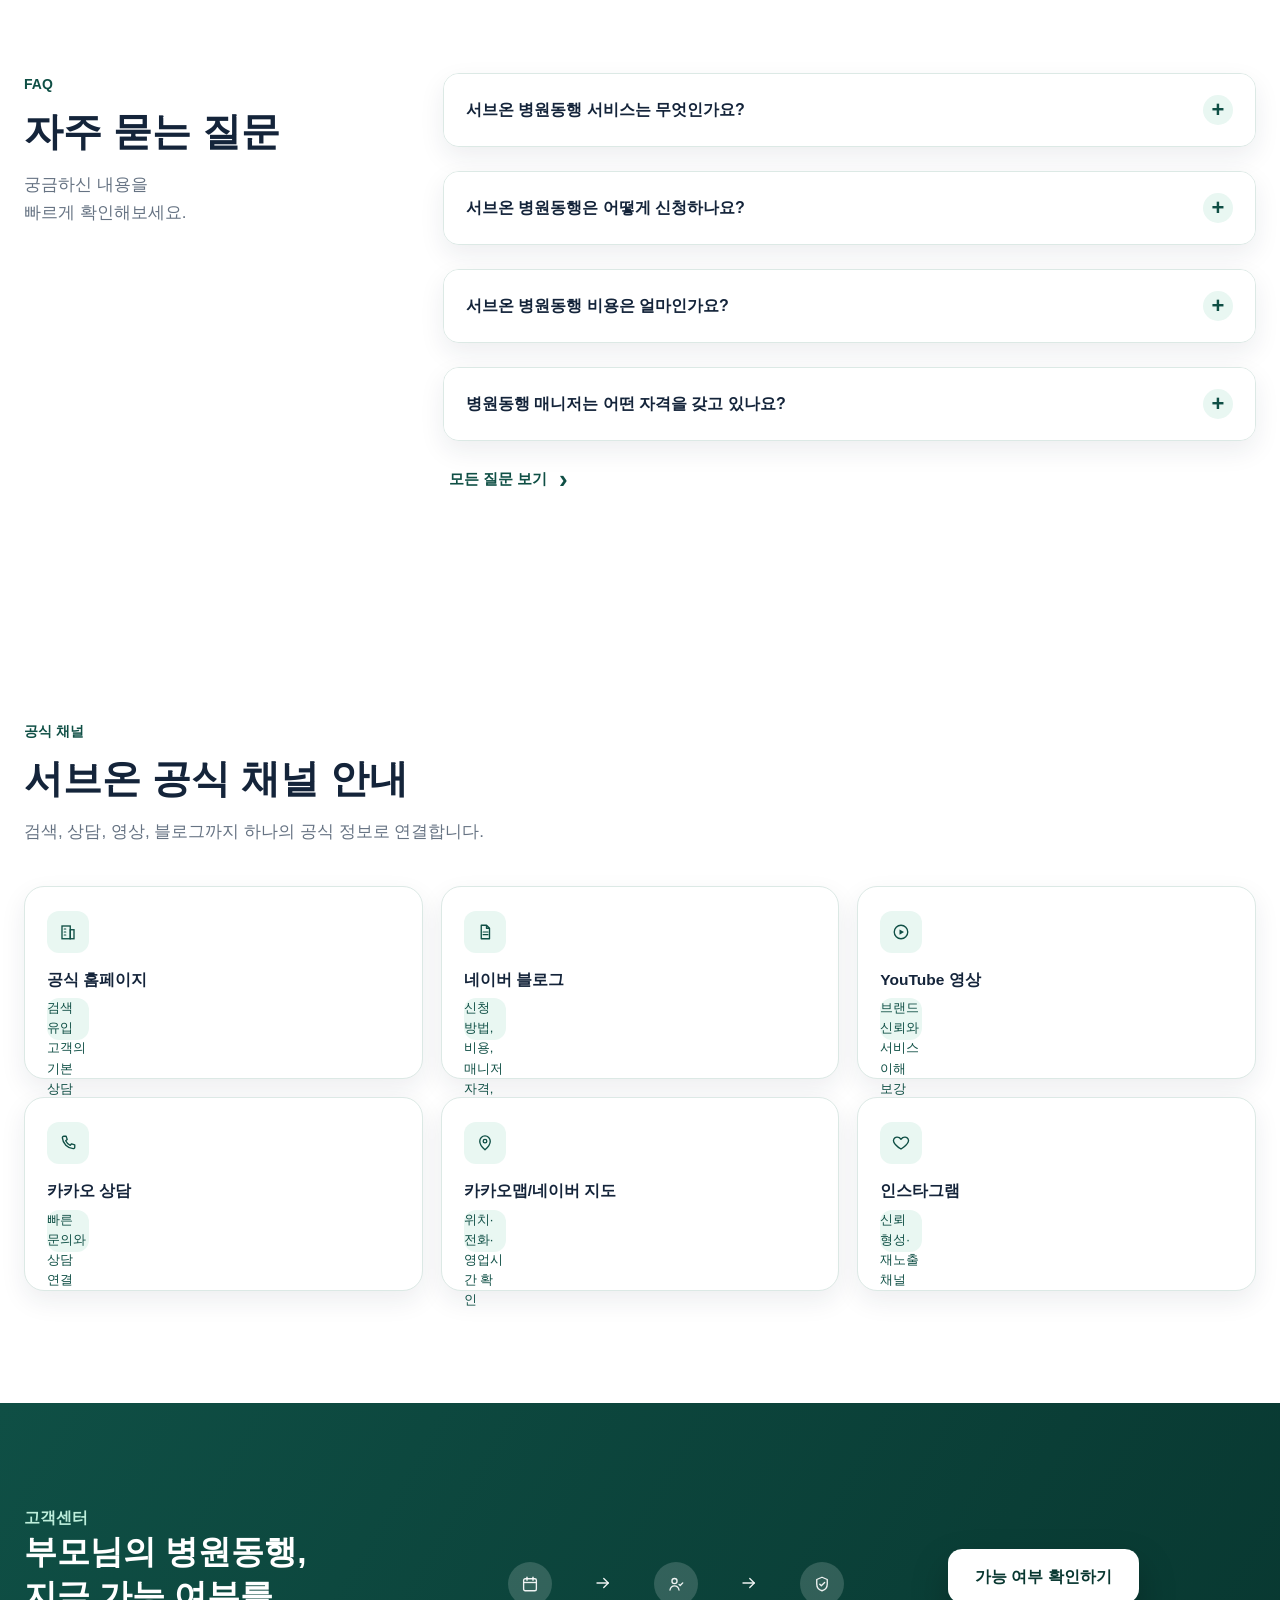
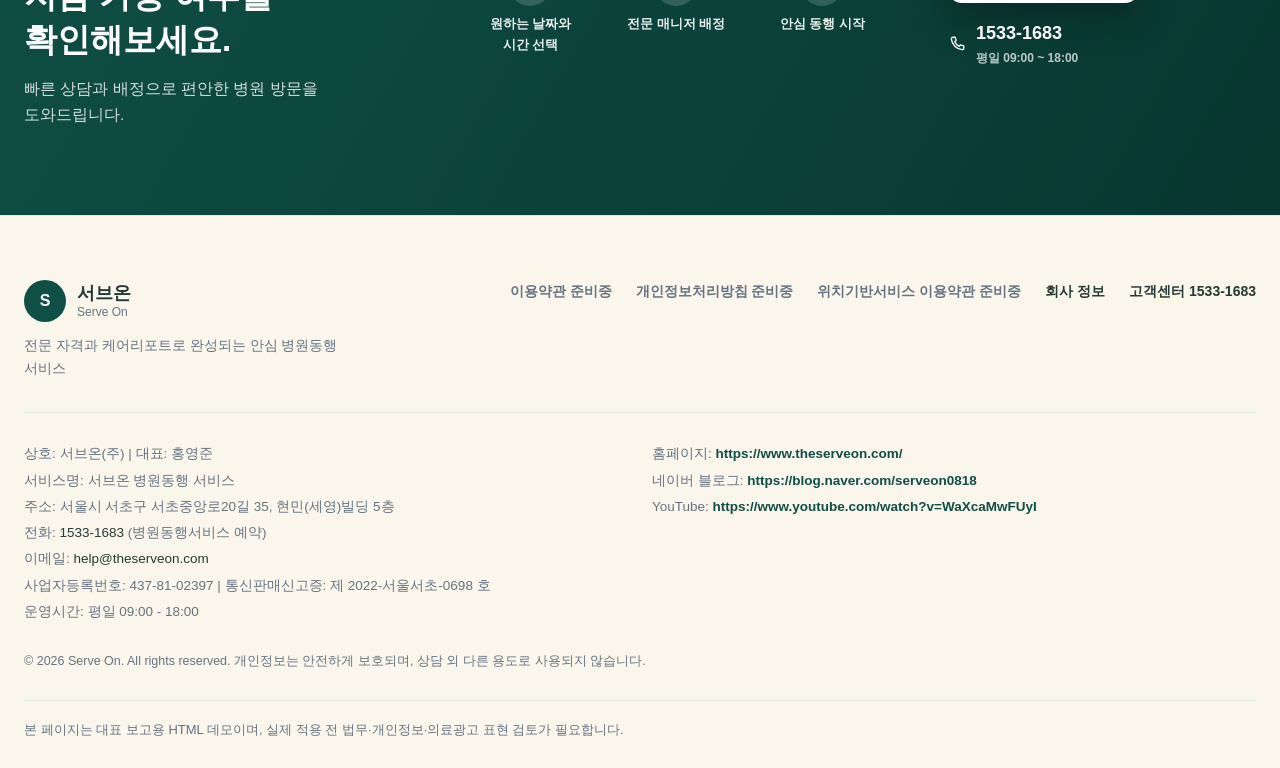
==== commit 528d4609: "Update ServeOn business information" ====
--- a/index.html
+++ b/index.html
@@ -22,9 +22,12 @@
         "@type": "Organization",
         "@id": "https://www.theserveon.com/#organization",
         "name": "서브온",
+        "legalName": "서브온(주)",
         "alternateName": "서브온 병원동행",
         "url": "https://www.theserveon.com/",
         "telephone": "+82-1533-1683",
+        "email": "help@theserveon.com",
+        "taxID": "437-81-02397",
         "knowsAbout": [
           "병원동행 서비스",
           "공공 병원동행",
@@ -41,10 +44,13 @@
         "@type": "LocalBusiness",
         "@id": "https://www.theserveon.com/#localbusiness",
         "name": "서브온",
+        "legalName": "서브온(주)",
         "alternateName": "서브온 병원동행",
         "description": "부모님 병원동행, 수면내시경 보호자 동행, 항암·재활·입퇴원 동행을 지원하는 병원동행 전문 서비스",
         "url": "https://www.theserveon.com/",
         "telephone": "+82-1533-1683",
+        "email": "help@theserveon.com",
+        "taxID": "437-81-02397",
         "address": {
           "@type": "PostalAddress",
           "streetAddress": "서초중앙로20길 35 현민(세영)빌딩 5층",
@@ -556,8 +562,12 @@
 
     <div class="container hp-footer-bottom">
       <address>
+        <p>상호: 서브온(주) | 대표: 홍영준</p>
         <p>서비스명: 서브온 병원동행 서비스</p>
-        <p>주소: 서울특별시 서초구 서초중앙로20길 35 현민(세영)빌딩 5층</p>
+        <p>주소: 서울시 서초구 서초중앙로20길 35, 현민(세영)빌딩 5층</p>
+        <p>전화: <a href="tel:1533-1683">1533-1683</a> (병원동행서비스 예약)</p>
+        <p>이메일: <a href="mailto:help@theserveon.com">help@theserveon.com</a></p>
+        <p>사업자등록번호: 437-81-02397 | 통신판매신고증: 제 2022-서울서초-0698 호</p>
         <p>운영시간: 평일 09:00 - 18:00</p>
       </address>
       <div class="hp-footer-channels">
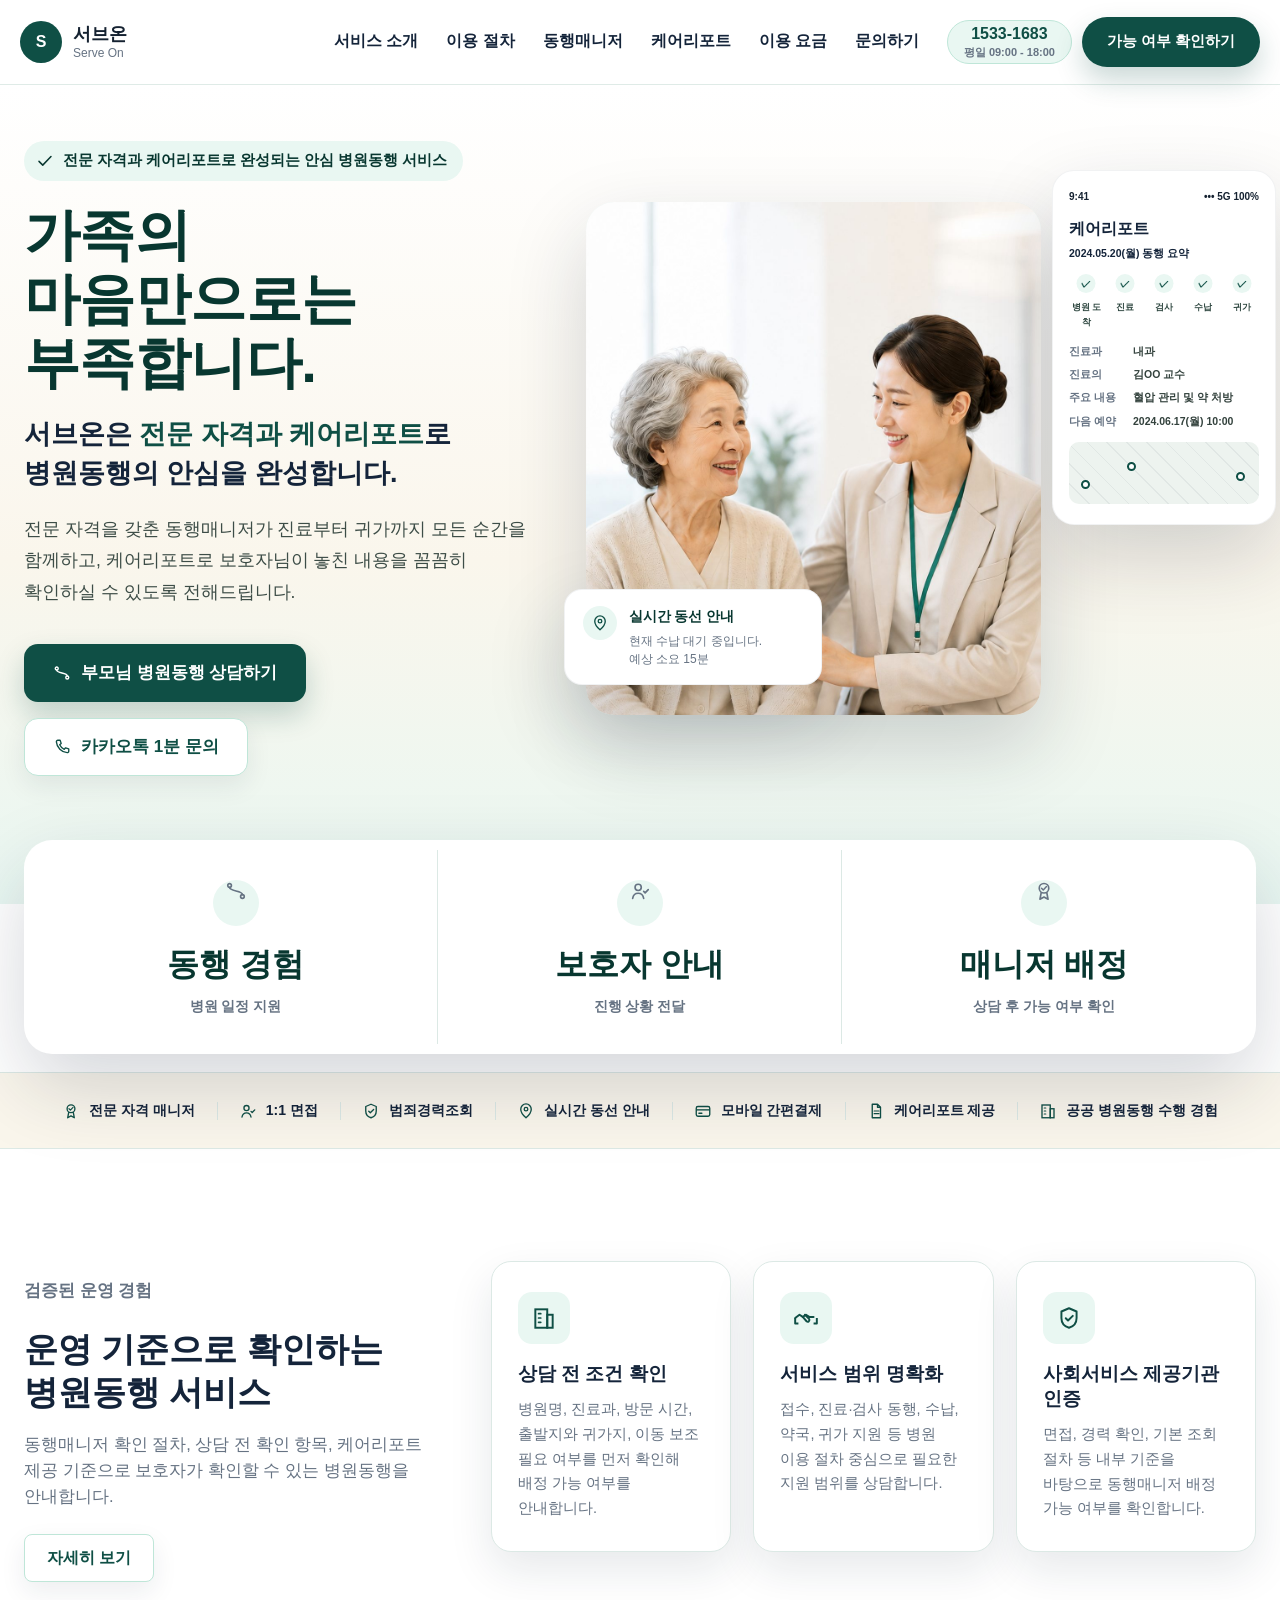
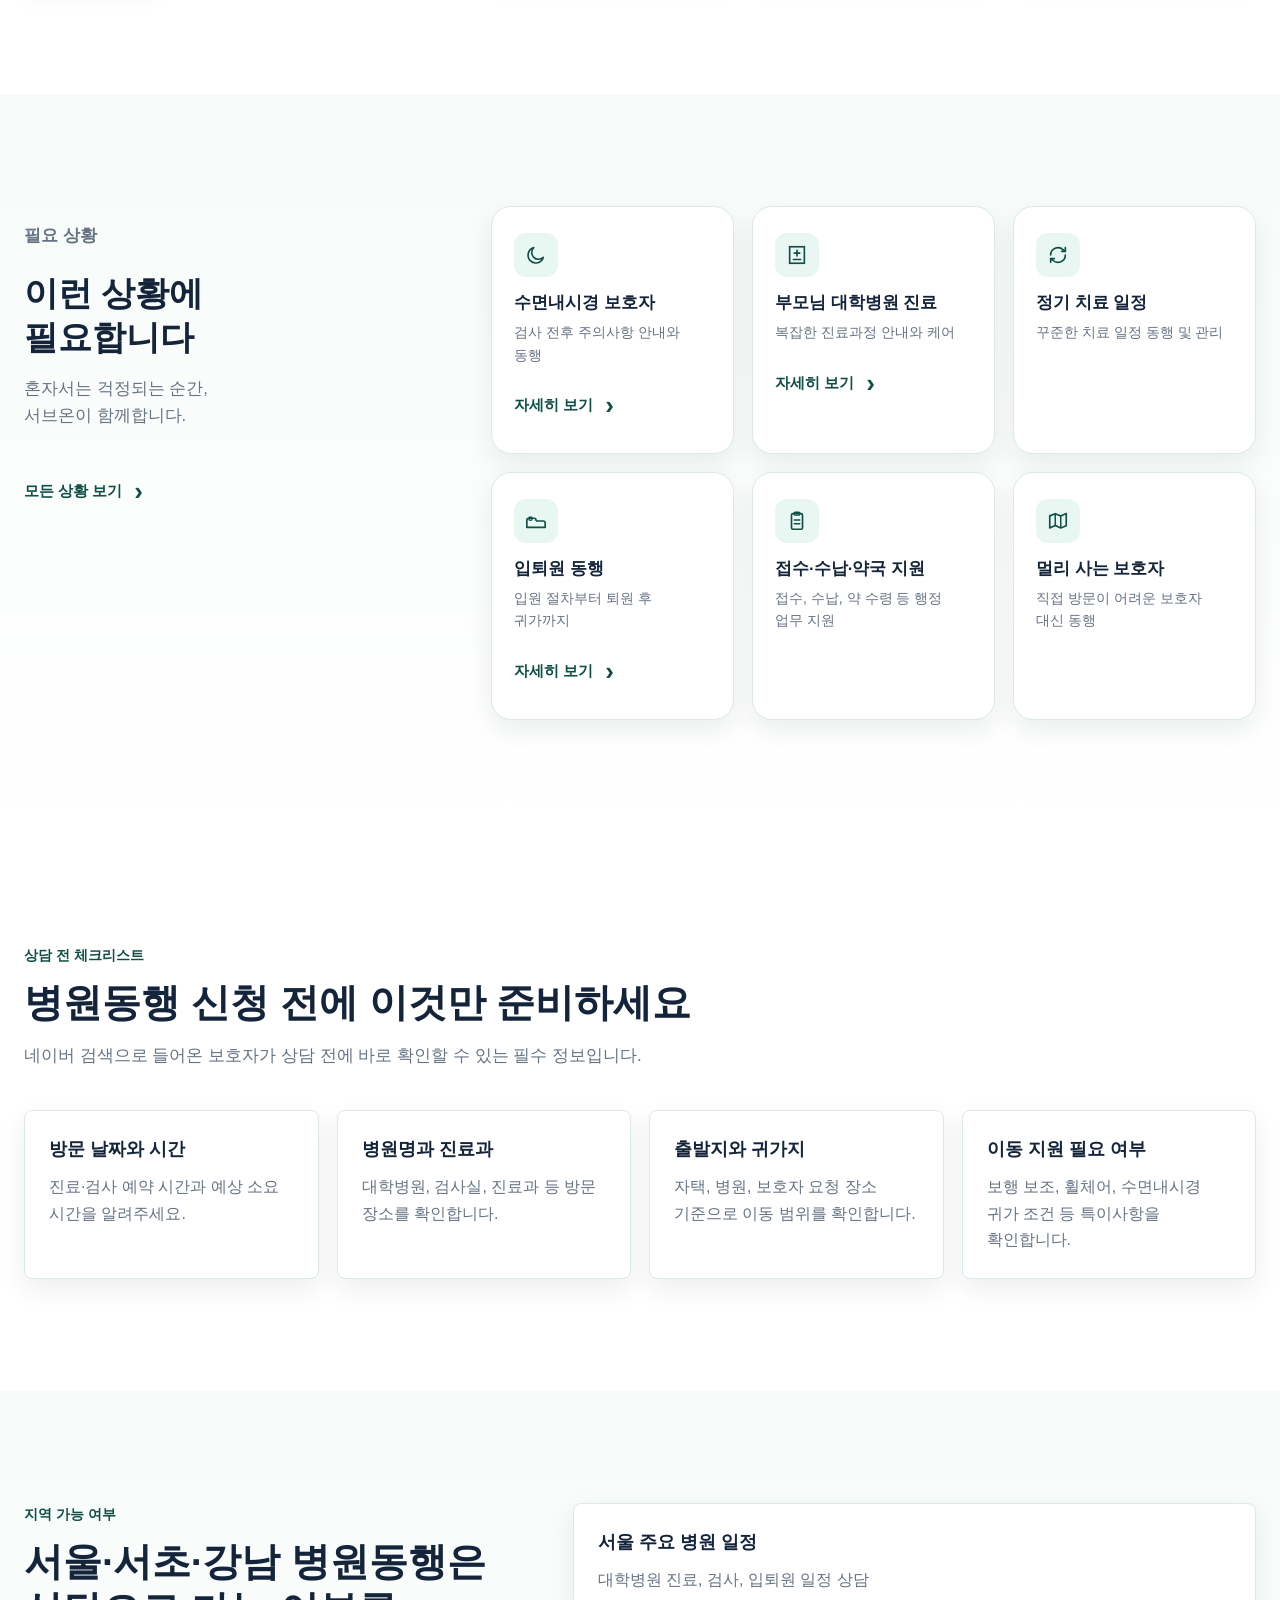
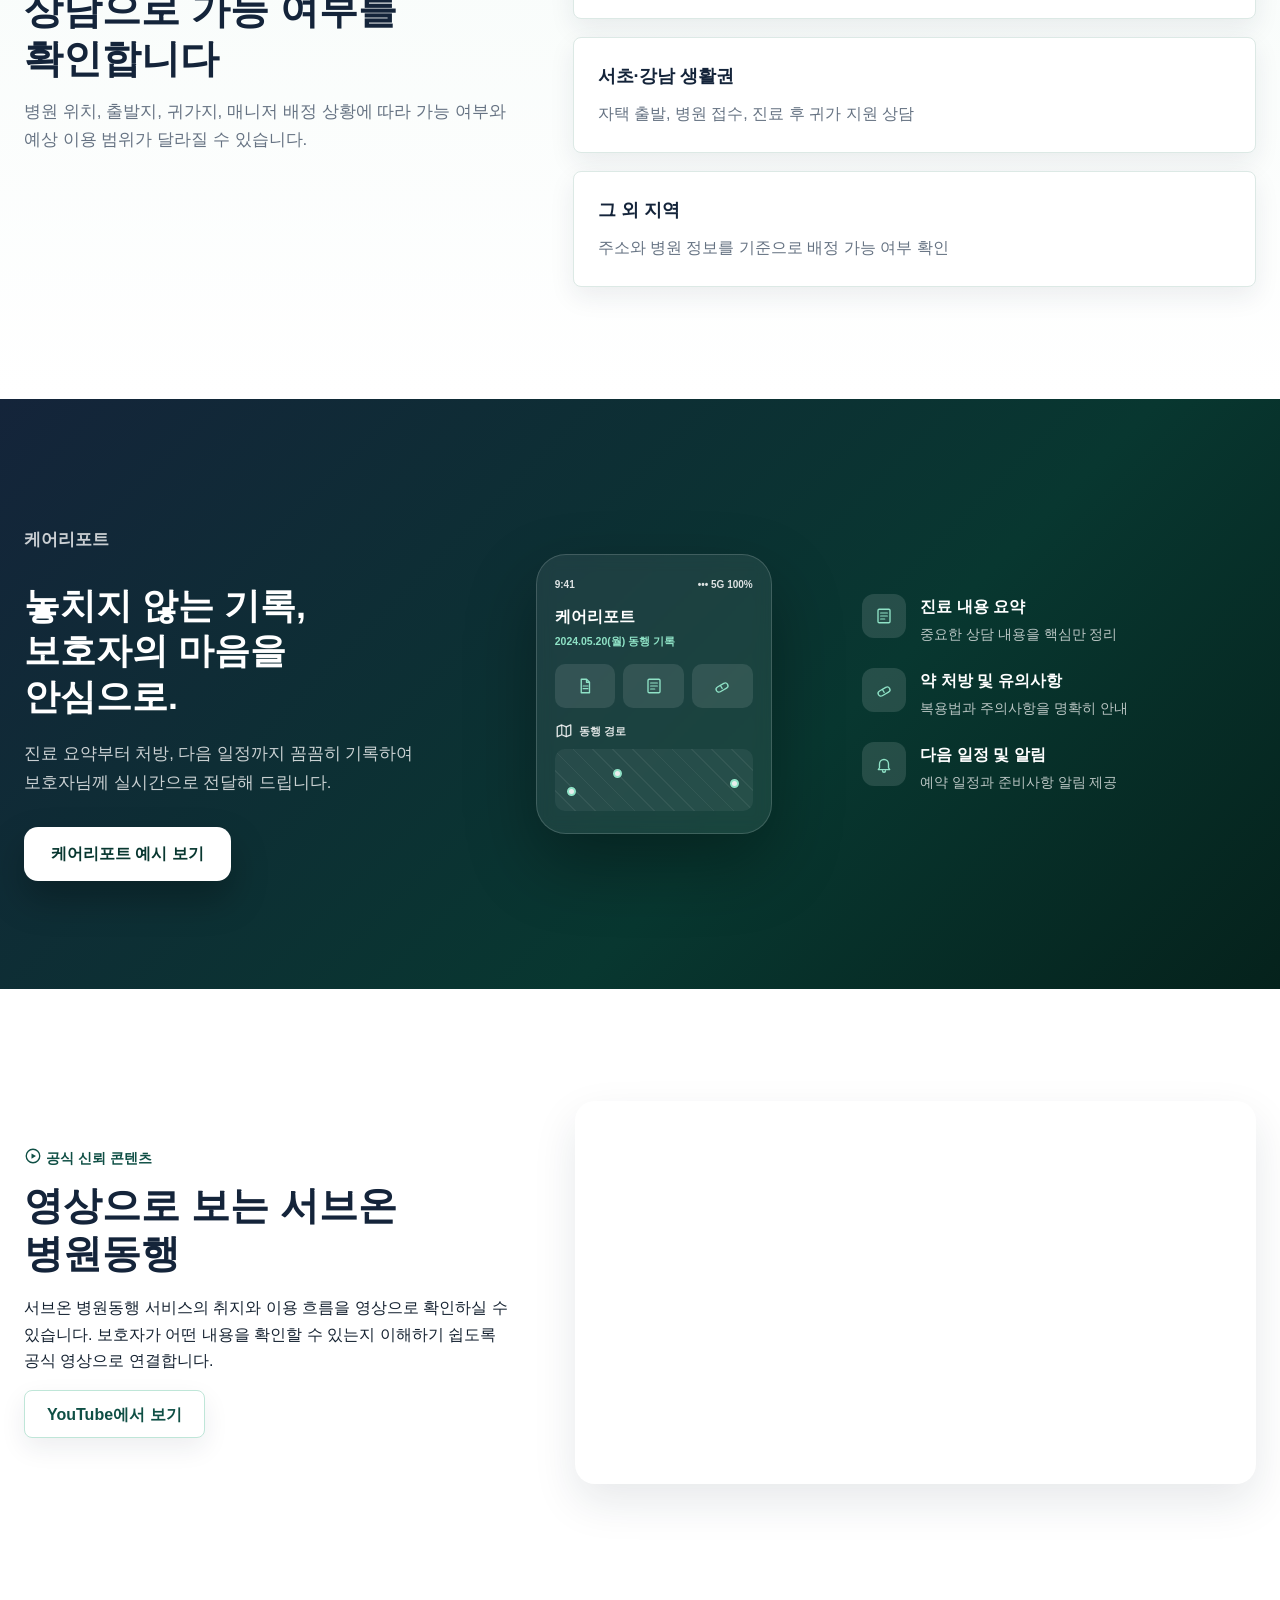
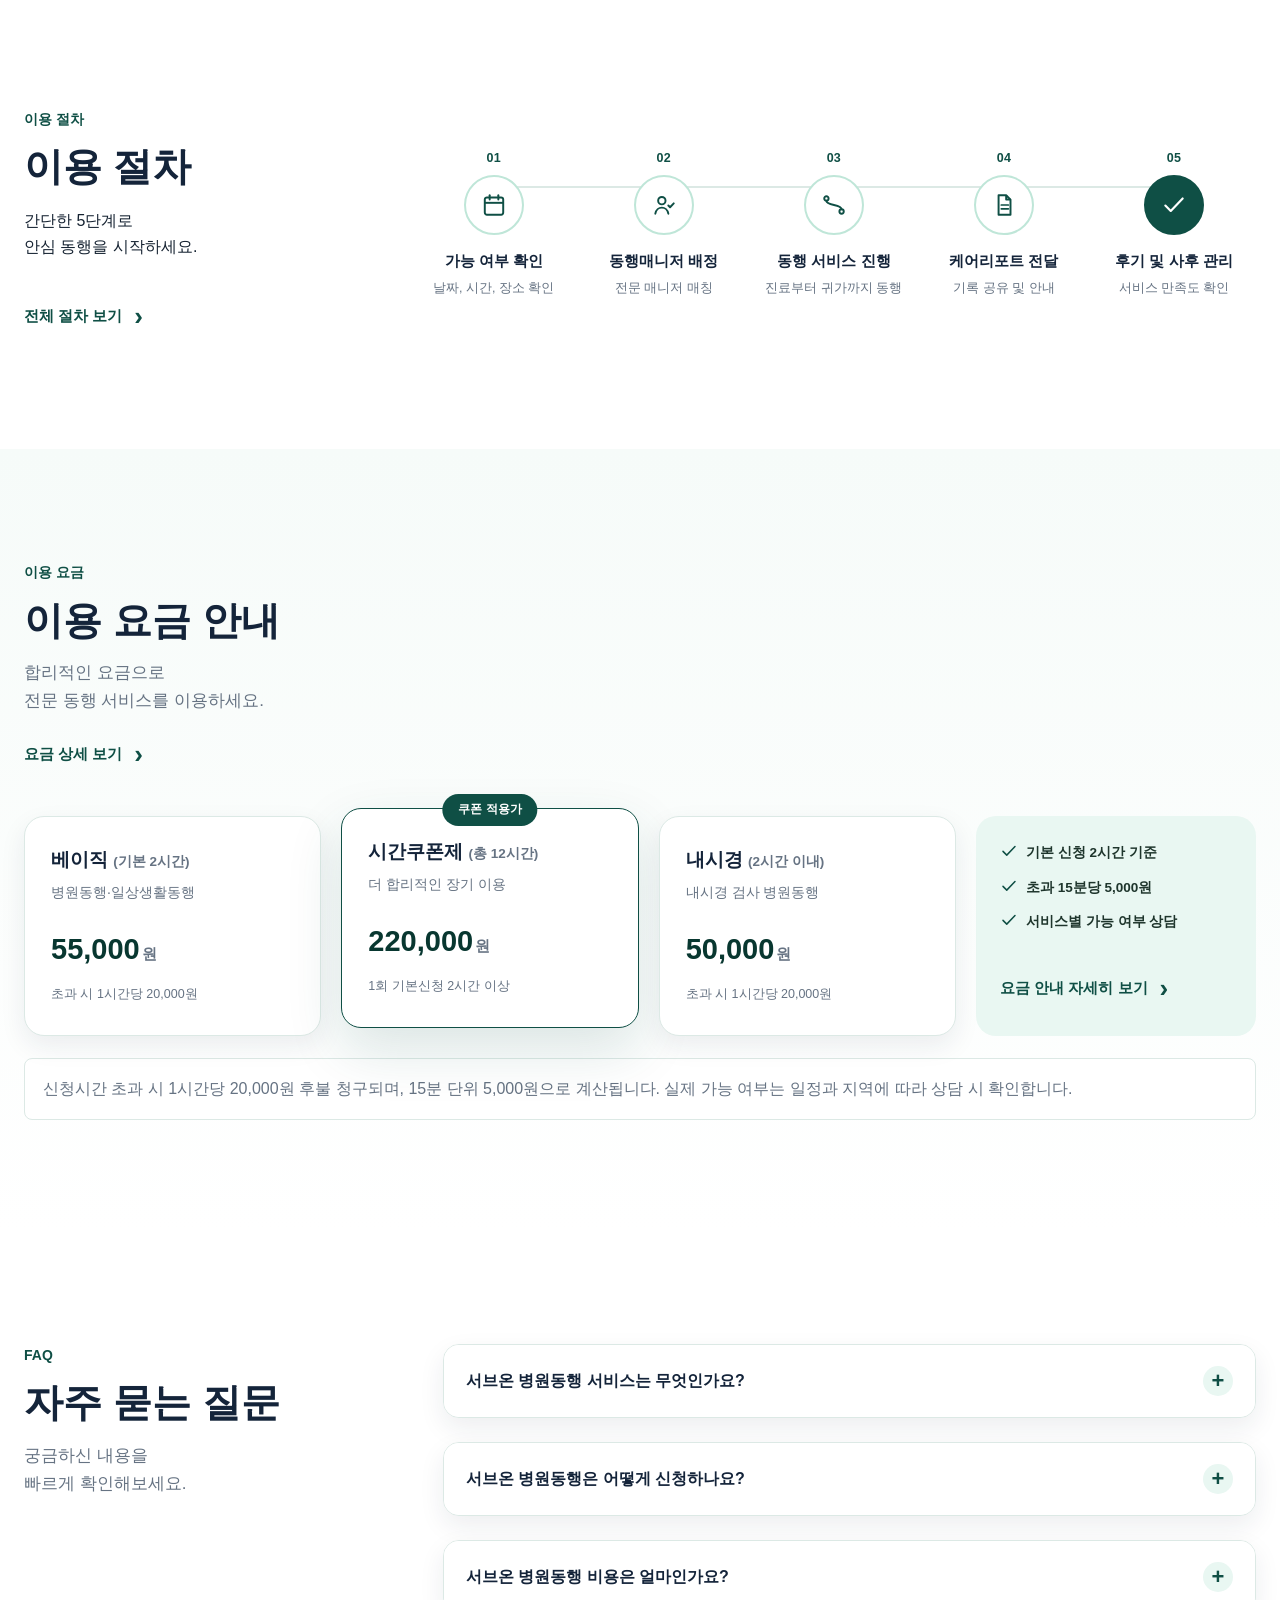
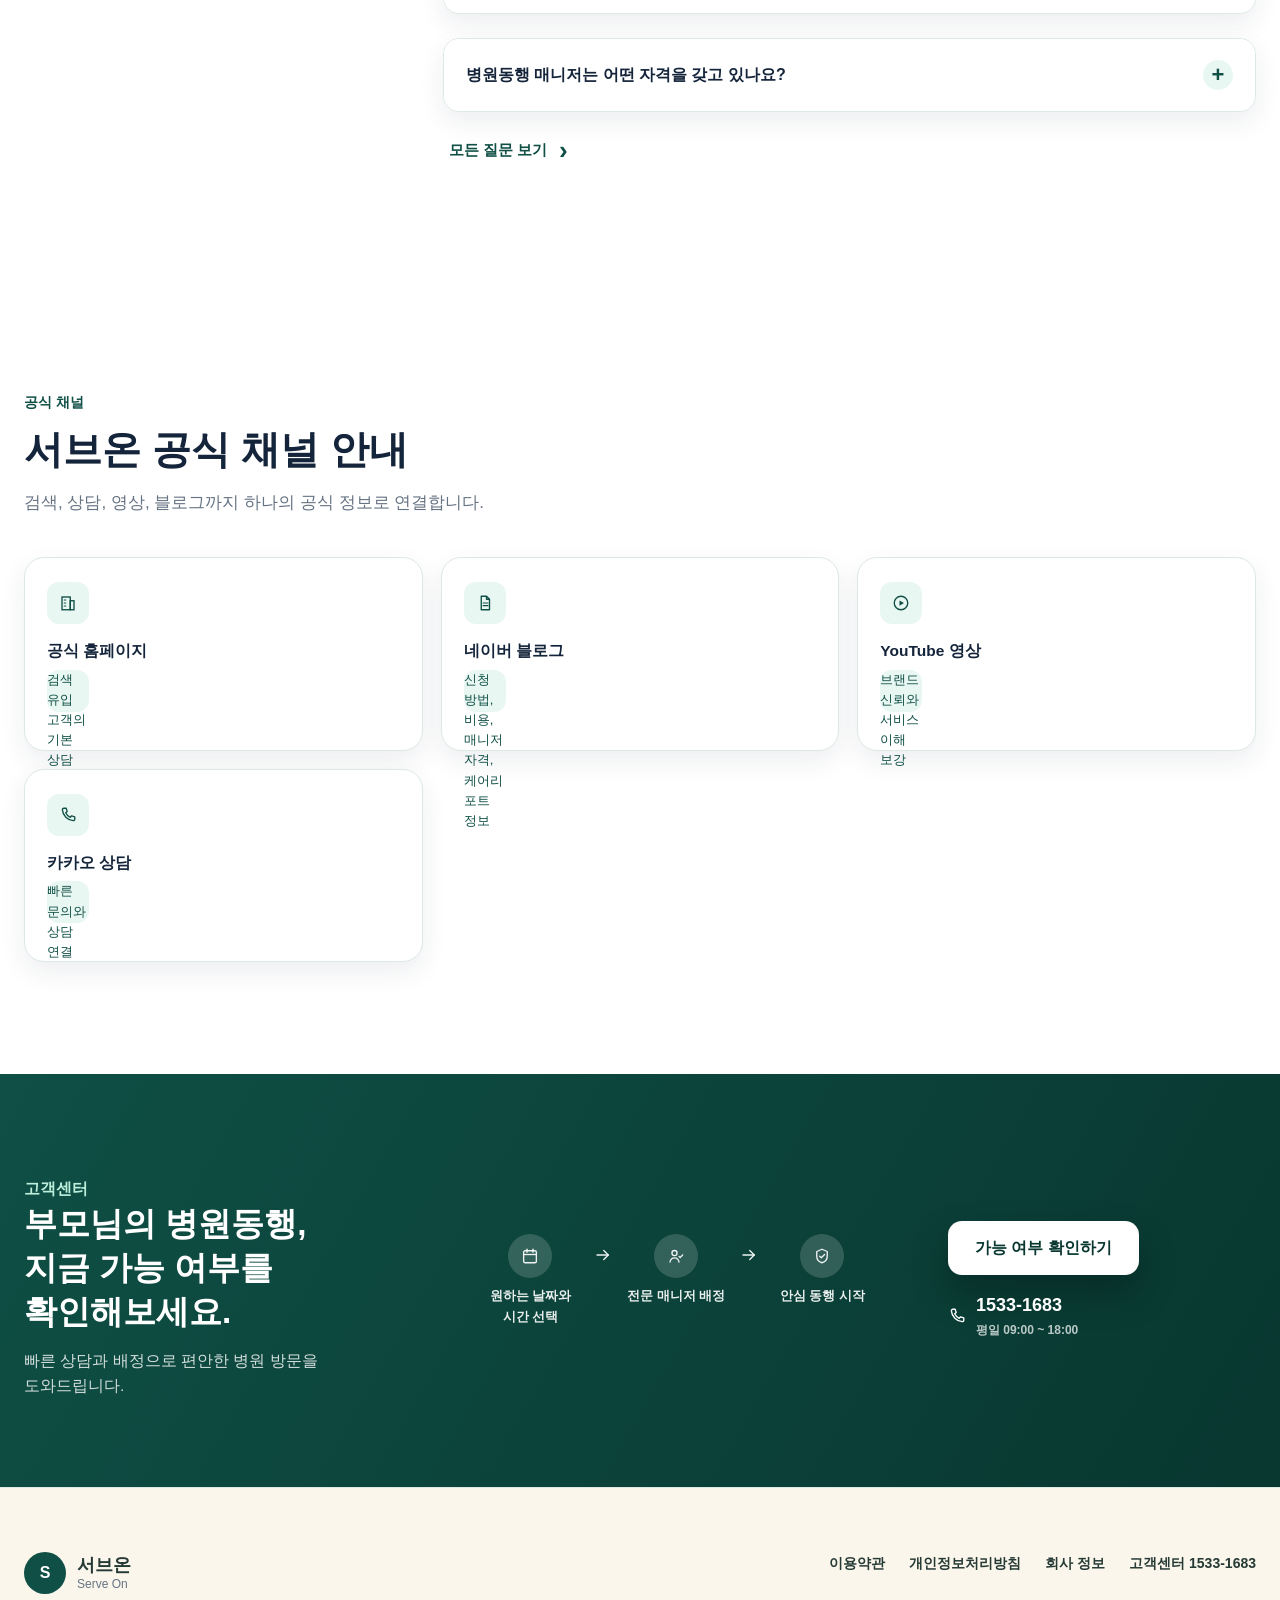
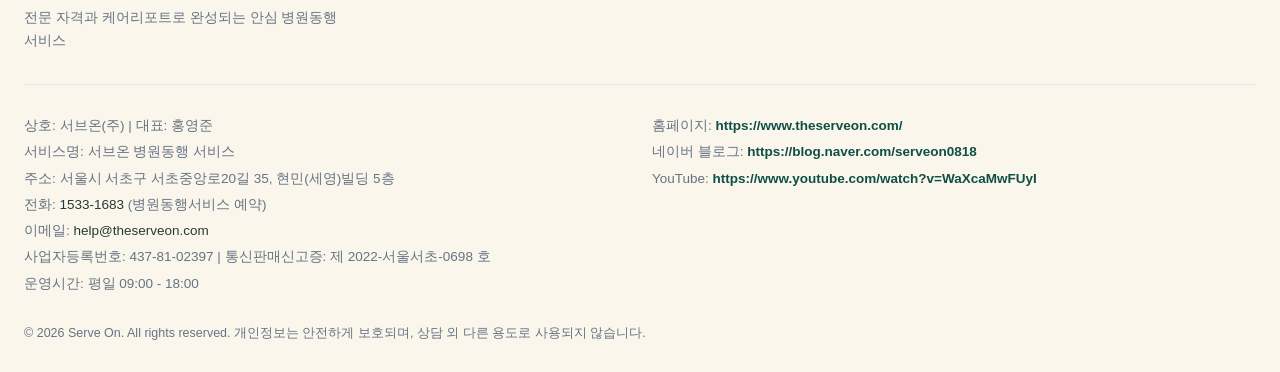
==== commit ac3fa73f: "Add ServeOn SEO policy and landing page improvements" ====
--- a/index.html
+++ b/index.html
@@ -28,6 +28,7 @@
         "telephone": "+82-1533-1683",
         "email": "help@theserveon.com",
         "taxID": "437-81-02397",
+        "logo": "https://www.theserveon.com/favicon.svg",
         "knowsAbout": [
           "병원동행 서비스",
           "공공 병원동행",
@@ -51,6 +52,7 @@
         "telephone": "+82-1533-1683",
         "email": "help@theserveon.com",
         "taxID": "437-81-02397",
+        "logo": "https://www.theserveon.com/favicon.svg",
         "address": {
           "@type": "PostalAddress",
           "streetAddress": "서초중앙로20길 35 현민(세영)빌딩 5층",
@@ -161,6 +163,7 @@
     ]
   }
   </script>
+  <script type="application/ld+json">{"@context":"https://schema.org","@type":"BreadcrumbList","itemListElement":[{"@type":"ListItem","position":1,"name":"홈","item":"https://www.theserveon.com/"}]}</script>
 </head>
 <body>
   <a class="skip-link" href="#main">본문 바로가기</a>
@@ -230,7 +233,7 @@
           <p class="hp-hero-desc">전문 자격을 갖춘 동행매니저가 진료부터 귀가까지 모든 순간을 함께하고, 케어리포트로 보호자님이 놓친 내용을 꼼꼼히 확인하실 수 있도록 전해드립니다.</p>
           <div class="hp-hero-actions" aria-label="주요 상담 버튼">
             <a class="btn btn-primary hp-btn-lg" href="customer-center.html" aria-label="부모님 병원동행 상담하기"><svg class="hp-ico" aria-hidden="true"><use href="#i-route"></use></svg> 부모님 병원동행 상담하기</a>
-            <a class="btn btn-secondary hp-btn-lg js-scroll-contact" href="customer-center.html#contact" aria-label="카카오톡으로 1분 문의하기"><svg class="hp-ico" aria-hidden="true"><use href="#i-phone"></use></svg> 카카오톡 1분 문의</a>
+            <a class="btn btn-secondary hp-btn-lg" href="https://pf.kakao.com/_NxcWjs" target="_blank" rel="noopener noreferrer" aria-label="카카오톡으로 1분 문의하기"><svg class="hp-ico" aria-hidden="true"><use href="#i-phone"></use></svg> 카카오톡 1분 문의</a>
           </div>
         </div>
 
@@ -269,9 +272,9 @@
     <section class="hp-stats-wrap" aria-label="서브온 병원동행 누적 실적">
       <div class="container">
         <div class="hp-stats-card">
-          <div><span class="hp-stats-icon" aria-hidden="true"><svg class="hp-ico" aria-hidden="true"><use href="#i-route"></use></svg></span><strong>25,000<em>건</em></strong><span>누적 동행</span></div>
-          <div><span class="hp-stats-icon" aria-hidden="true"><svg class="hp-ico" aria-hidden="true"><use href="#i-user-check"></use></svg></span><strong>7,028<em>명</em></strong><span>회원</span></div>
-          <div><span class="hp-stats-icon" aria-hidden="true"><svg class="hp-ico" aria-hidden="true"><use href="#i-badge"></use></svg></span><strong>728<em>명</em></strong><span>동행매니저</span></div>
+          <div><span class="hp-stats-icon" aria-hidden="true"><svg class="hp-ico" aria-hidden="true"><use href="#i-route"></use></svg></span><strong>동행 경험</strong><span>병원 일정 지원</span></div>
+          <div><span class="hp-stats-icon" aria-hidden="true"><svg class="hp-ico" aria-hidden="true"><use href="#i-user-check"></use></svg></span><strong>보호자 안내</strong><span>진행 상황 전달</span></div>
+          <div><span class="hp-stats-icon" aria-hidden="true"><svg class="hp-ico" aria-hidden="true"><use href="#i-badge"></use></svg></span><strong>매니저 배정</strong><span>상담 후 가능 여부 확인</span></div>
         </div>
       </div>
     </section>
@@ -292,25 +295,25 @@
       <div class="container hp-proof-grid">
         <div class="hp-proof-intro">
           <p class="eyebrow">검증된 운영 경험</p>
-          <h2 id="proof-title">공공기관과 기업이<br>먼저 검증한<br>병원동행 서비스</h2>
-          <p>다양한 공공 프로젝트와 기업 파트너십을 통해 신뢰와 전문성을 인정받았습니다.</p>
+          <h2 id="proof-title">운영 기준으로 확인하는<br>병원동행 서비스</h2>
+          <p>동행매니저 확인 절차, 상담 전 확인 항목, 케어리포트 제공 기준으로 보호자가 확인할 수 있는 병원동행을 안내합니다.</p>
           <a class="btn btn-secondary" href="service.html" aria-label="공공·기업 신뢰 실적 자세히 보기">자세히 보기</a>
         </div>
         <div class="hp-proof-cards">
           <article class="hp-proof-card">
             <span class="hp-proof-icon" aria-hidden="true"><svg class="hp-ico" aria-hidden="true"><use href="#i-building"></use></svg></span>
-            <h3>공공 프로젝트 수행</h3>
-            <p>서울시 병원 안심동행서비스, 서초구청 돌봄SOS센터, 보건복지부 일상돌봄 병원동행 등 지자체·공공 프로젝트를 안정적으로 수행했습니다.</p>
+            <h3>상담 전 조건 확인</h3>
+            <p>병원명, 진료과, 방문 시간, 출발지와 귀가지, 이동 보조 필요 여부를 먼저 확인해 배정 가능 여부를 안내합니다.</p>
           </article>
           <article class="hp-proof-card">
             <span class="hp-proof-icon" aria-hidden="true"><svg class="hp-ico" aria-hidden="true"><use href="#i-handshake"></use></svg></span>
-            <h3>기업·보험사 제휴</h3>
-            <p>삼성생명, 현대제철, 메가스터디교육 등 주요 기업 복지 프로그램과 삼성화재·DB손보 등 보험사 서비스 영역에서 제휴해왔습니다.</p>
+            <h3>서비스 범위 명확화</h3>
+            <p>접수, 진료·검사 동행, 수납, 약국, 귀가 지원 등 병원 이용 절차 중심으로 필요한 지원 범위를 상담합니다.</p>
           </article>
           <article class="hp-proof-card">
             <span class="hp-proof-icon" aria-hidden="true"><svg class="hp-ico" aria-hidden="true"><use href="#i-shield-check"></use></svg></span>
             <h3>사회서비스 제공기관 인증</h3>
-            <p>보건복지형 예비사회적기업 지정과 사회서비스 제공자 등록을 기반으로 운영 신뢰를 확보했습니다.</p>
+            <p>면접, 경력 확인, 기본 조회 절차 등 내부 기준을 바탕으로 동행매니저 배정 가능 여부를 확인합니다.</p>
           </article>
         </div>
       </div>
@@ -325,12 +328,43 @@
           <a class="text-link" href="service.html" aria-label="병원동행이 필요한 모든 상황 보기">모든 상황 보기</a>
         </div>
         <div class="hp-situations-cards">
-          <article><span aria-hidden="true"><svg class="hp-ico" aria-hidden="true"><use href="#i-moon"></use></svg></span><h3>수면내시경 보호자</h3><p>검사 전후 주의사항 안내와 동행</p></article>
-          <article><span aria-hidden="true"><svg class="hp-ico" aria-hidden="true"><use href="#i-hospital"></use></svg></span><h3>부모님 대학병원 진료</h3><p>복잡한 진료과정 안내와 케어</p></article>
+          <article><span aria-hidden="true"><svg class="hp-ico" aria-hidden="true"><use href="#i-moon"></use></svg></span><h3>수면내시경 보호자</h3><p>검사 전후 주의사항 안내와 동행</p><a class="text-link" href="sleep-endoscopy.html">자세히 보기</a></article>
+          <article><span aria-hidden="true"><svg class="hp-ico" aria-hidden="true"><use href="#i-hospital"></use></svg></span><h3>부모님 대학병원 진료</h3><p>복잡한 진료과정 안내와 케어</p><a class="text-link" href="parents-hospital.html">자세히 보기</a></article>
           <article><span aria-hidden="true"><svg class="hp-ico" aria-hidden="true"><use href="#i-repeat"></use></svg></span><h3>정기 치료 일정</h3><p>꾸준한 치료 일정 동행 및 관리</p></article>
-          <article><span aria-hidden="true"><svg class="hp-ico" aria-hidden="true"><use href="#i-bed"></use></svg></span><h3>입퇴원 동행</h3><p>입원 절차부터 퇴원 후 귀가까지</p></article>
+          <article><span aria-hidden="true"><svg class="hp-ico" aria-hidden="true"><use href="#i-bed"></use></svg></span><h3>입퇴원 동행</h3><p>입원 절차부터 퇴원 후 귀가까지</p><a class="text-link" href="admission-discharge.html">자세히 보기</a></article>
           <article><span aria-hidden="true"><svg class="hp-ico" aria-hidden="true"><use href="#i-clipboard"></use></svg></span><h3>접수·수납·약국 지원</h3><p>접수, 수납, 약 수령 등 행정 업무 지원</p></article>
           <article><span aria-hidden="true"><svg class="hp-ico" aria-hidden="true"><use href="#i-map"></use></svg></span><h3>멀리 사는 보호자</h3><p>직접 방문이 어려운 보호자 대신 동행</p></article>
+        </div>
+      </div>
+    </section>
+
+    <section class="section hp-naver-ready" aria-labelledby="naver-ready-title">
+      <div class="container">
+        <div class="section-heading">
+          <p class="eyebrow">상담 전 체크리스트</p>
+          <h2 id="naver-ready-title">병원동행 신청 전에 이것만 준비하세요</h2>
+          <p>네이버 검색으로 들어온 보호자가 상담 전에 바로 확인할 수 있는 필수 정보입니다.</p>
+        </div>
+        <div class="hp-ready-grid">
+          <article><strong>방문 날짜와 시간</strong><p>진료·검사 예약 시간과 예상 소요 시간을 알려주세요.</p></article>
+          <article><strong>병원명과 진료과</strong><p>대학병원, 검사실, 진료과 등 방문 장소를 확인합니다.</p></article>
+          <article><strong>출발지와 귀가지</strong><p>자택, 병원, 보호자 요청 장소 기준으로 이동 범위를 확인합니다.</p></article>
+          <article><strong>이동 지원 필요 여부</strong><p>보행 보조, 휠체어, 수면내시경 귀가 조건 등 특이사항을 확인합니다.</p></article>
+        </div>
+      </div>
+    </section>
+
+    <section class="section section-soft hp-area-guide" aria-labelledby="area-guide-title">
+      <div class="container hp-area-grid">
+        <div class="section-heading">
+          <p class="eyebrow">지역 가능 여부</p>
+          <h2 id="area-guide-title">서울·서초·강남 병원동행은 상담으로 가능 여부를 확인합니다</h2>
+          <p>병원 위치, 출발지, 귀가지, 매니저 배정 상황에 따라 가능 여부와 예상 이용 범위가 달라질 수 있습니다.</p>
+        </div>
+        <div class="hp-area-list">
+          <p><strong>서울 주요 병원 일정</strong><span>대학병원 진료, 검사, 입퇴원 일정 상담</span></p>
+          <p><strong>서초·강남 생활권</strong><span>자택 출발, 병원 접수, 진료 후 귀가 지원 상담</span></p>
+          <p><strong>그 외 지역</strong><span>주소와 병원 정보를 기준으로 배정 가능 여부 확인</span></p>
         </div>
       </div>
     </section>
@@ -504,12 +538,7 @@
           <a href="https://www.theserveon.com/" target="_blank" rel="noopener noreferrer"><span aria-hidden="true"><svg class="hp-ico" aria-hidden="true"><use href="#i-building"></use></svg></span><strong>공식 홈페이지</strong><span class="hp-channel-desc">검색 유입 고객의 기본 상담 경로</span></a>
           <a class="js-blog" href="https://blog.naver.com/serveon0818" target="_blank" rel="noopener noreferrer"><span aria-hidden="true"><svg class="hp-ico" aria-hidden="true"><use href="#i-doc"></use></svg></span><strong>네이버 블로그</strong><span class="hp-channel-desc">신청 방법, 비용, 매니저 자격, 케어리포트 정보</span></a>
           <a class="js-youtube" href="https://www.youtube.com/watch?v=WaXcaMwFUyI" target="_blank" rel="noopener noreferrer"><span aria-hidden="true"><svg class="hp-ico" aria-hidden="true"><use href="#i-play"></use></svg></span><strong>YouTube 영상</strong><span class="hp-channel-desc">브랜드 신뢰와 서비스 이해 보강</span></a>
-          <!-- 실제 카카오채널 URL 입력 필요 -->
-          <a href="customer-center.html#contact"><span aria-hidden="true"><svg class="hp-ico" aria-hidden="true"><use href="#i-phone"></use></svg></span><strong>카카오 상담</strong><span class="hp-channel-desc">빠른 문의와 상담 연결</span></a>
-          <!-- 실제 지도 URL 입력 필요 -->
-          <a href="customer-center.html"><span aria-hidden="true"><svg class="hp-ico" aria-hidden="true"><use href="#i-pin"></use></svg></span><strong>카카오맵/네이버 지도</strong><span class="hp-channel-desc">위치·전화·영업시간 확인</span></a>
-          <!-- 실제 인스타그램 URL 입력 필요. 인스타그램은 신뢰 형성·재노출 채널입니다. -->
-          <a href="customer-center.html"><span aria-hidden="true"><svg class="hp-ico" aria-hidden="true"><use href="#i-heart"></use></svg></span><strong>인스타그램</strong><span class="hp-channel-desc">신뢰 형성·재노출 채널</span></a>
+          <a href="https://pf.kakao.com/_NxcWjs" target="_blank" rel="noopener noreferrer"><span aria-hidden="true"><svg class="hp-ico" aria-hidden="true"><use href="#i-phone"></use></svg></span><strong>카카오 상담</strong><span class="hp-channel-desc">빠른 문의와 상담 연결</span></a>
         </div>
       </div>
     </section>
@@ -549,12 +578,8 @@
         <p>전문 자격과 케어리포트로 완성되는 안심 병원동행 서비스</p>
       </div>
       <nav class="hp-footer-links" aria-label="정책 및 회사 안내">
-        <!-- 이용약관 페이지 준비 전, 실제 게시 전 연결 필요 -->
-        <span>이용약관 준비중</span>
-        <!-- 개인정보처리방침 페이지 준비 전, 실제 게시 전 연결 필요 -->
-        <span>개인정보처리방침 준비중</span>
-        <!-- 위치기반서비스 이용약관 페이지 준비 전, 실제 게시 전 연결 필요 -->
-        <span>위치기반서비스 이용약관 준비중</span>
+        <a href="terms.html">이용약관</a>
+        <a href="privacy.html">개인정보처리방침</a>
         <a href="customer-center.html">회사 정보</a>
         <a href="tel:1533-1683">고객센터 1533-1683</a>
       </nav>
@@ -578,7 +603,6 @@
     </div>
 
     <p class="hp-footer-copy">© 2026 Serve On. All rights reserved. 개인정보는 안전하게 보호되며, 상담 외 다른 용도로 사용되지 않습니다.</p>
-    <p class="footer-note">본 페이지는 대표 보고용 HTML 데모이며, 실제 적용 전 법무·개인정보·의료광고 표현 검토가 필요합니다.</p>
   </footer>
 
   <script src="script.js"></script>
--- a/styles.css
+++ b/styles.css
@@ -4343,6 +4343,17 @@
   word-break: keep-all;
 }
 
+.customer-contact-panel b a,
+.customer-method-grid strong a {
+  color: inherit;
+  text-decoration: none;
+}
+
+.customer-contact-panel b a:hover,
+.customer-method-grid strong a:hover {
+  text-decoration: underline;
+}
+
 .customer-contact-panel p,
 .customer-method-grid p {
   margin: 0;
@@ -6081,3 +6092,242 @@
     grid-template-columns: 1fr;
   }
 }
+
+.terms-page {
+  background: #f8fbfa;
+}
+
+.hp-ready-grid,
+.hp-area-list {
+  display: grid;
+  gap: 18px;
+}
+
+.hp-ready-grid {
+  grid-template-columns: repeat(4, minmax(0, 1fr));
+}
+
+.hp-ready-grid article,
+.hp-area-list p {
+  margin: 0;
+  padding: 24px;
+  border: 1px solid var(--line);
+  border-radius: var(--radius);
+  background: var(--white);
+  box-shadow: var(--shadow-sm);
+}
+
+.hp-ready-grid strong,
+.hp-area-list strong {
+  display: block;
+  color: var(--navy);
+  font-size: 18px;
+}
+
+.hp-ready-grid p,
+.hp-area-list span {
+  display: block;
+  margin: 10px 0 0;
+  color: var(--muted);
+  line-height: 1.65;
+}
+
+.hp-area-grid {
+  display: grid;
+  grid-template-columns: 0.9fr 1.2fr;
+  gap: 36px;
+  align-items: start;
+}
+
+@media (max-width: 980px) {
+  .hp-ready-grid,
+  .hp-area-grid {
+    grid-template-columns: repeat(2, minmax(0, 1fr));
+  }
+}
+
+@media (max-width: 640px) {
+  .hp-ready-grid,
+  .hp-area-grid {
+    grid-template-columns: 1fr;
+  }
+}
+
+.terms-hero {
+  background: linear-gradient(135deg, #f2faf6, #ffffff);
+}
+
+.terms-summary {
+  align-self: stretch;
+  padding: 28px;
+  border: 1px solid var(--line);
+  border-radius: var(--radius);
+  background: var(--white);
+  box-shadow: var(--shadow-sm);
+}
+
+.terms-summary dl,
+.terms-summary div {
+  display: grid;
+  gap: 6px;
+}
+
+.terms-summary dl {
+  margin: 0;
+  gap: 18px;
+}
+
+.terms-summary dt {
+  color: var(--muted);
+  font-size: 13px;
+  font-weight: 700;
+}
+
+.terms-summary dd {
+  margin: 0;
+  color: var(--navy);
+  font-weight: 800;
+}
+
+.terms-layout {
+  display: grid;
+  grid-template-columns: 240px minmax(0, 1fr);
+  gap: 32px;
+  align-items: start;
+}
+
+.terms-toc {
+  position: sticky;
+  top: 96px;
+  display: grid;
+  gap: 8px;
+  padding: 18px;
+  border: 1px solid var(--line);
+  border-radius: var(--radius);
+  background: var(--white);
+  box-shadow: var(--shadow-sm);
+}
+
+.terms-toc a {
+  padding: 10px 12px;
+  border-radius: 8px;
+  color: var(--navy);
+  font-size: 14px;
+  font-weight: 700;
+  text-decoration: none;
+}
+
+.terms-toc a:hover,
+.terms-toc a:focus-visible {
+  background: var(--mint);
+  color: var(--green);
+}
+
+.terms-content {
+  display: grid;
+  gap: 28px;
+  min-width: 0;
+}
+
+.terms-content section,
+.terms-notice {
+  padding: 30px;
+  border: 1px solid var(--line);
+  border-radius: var(--radius);
+  background: var(--white);
+  box-shadow: var(--shadow-sm);
+}
+
+.terms-notice {
+  border-color: rgba(22, 129, 111, 0.24);
+  background: #f2faf6;
+}
+
+.terms-notice strong {
+  display: block;
+  margin-bottom: 8px;
+  color: var(--green);
+  font-size: 18px;
+}
+
+.terms-content h2 {
+  margin: 0 0 22px;
+  color: var(--navy);
+  font-size: 28px;
+}
+
+.terms-content h3 {
+  margin: 24px 0 10px;
+  color: var(--navy);
+  font-size: 19px;
+}
+
+.terms-content p,
+.terms-content li {
+  color: var(--text);
+  line-height: 1.82;
+}
+
+.terms-content p {
+  margin: 0 0 12px;
+}
+
+.terms-content ol {
+  display: grid;
+  gap: 8px;
+  margin: 0 0 14px;
+  padding-left: 22px;
+}
+
+.terms-table {
+  width: 100%;
+  margin-top: 18px;
+  border-collapse: collapse;
+  overflow: hidden;
+  border-radius: 8px;
+  font-size: 15px;
+}
+
+.terms-table th,
+.terms-table td {
+  padding: 13px 15px;
+  border: 1px solid var(--line);
+  text-align: left;
+  vertical-align: top;
+}
+
+.terms-table th {
+  background: var(--navy);
+  color: var(--white);
+}
+
+@media (max-width: 980px) {
+  .terms-layout {
+    grid-template-columns: 1fr;
+  }
+
+  .terms-toc {
+    position: static;
+    grid-template-columns: repeat(2, minmax(0, 1fr));
+  }
+}
+
+@media (max-width: 640px) {
+  .terms-summary,
+  .terms-content section,
+  .terms-notice {
+    padding: 22px;
+  }
+
+  .terms-toc {
+    grid-template-columns: 1fr;
+  }
+
+  .terms-content h2 {
+    font-size: 23px;
+  }
+
+  .terms-table {
+    font-size: 14px;
+  }
+}
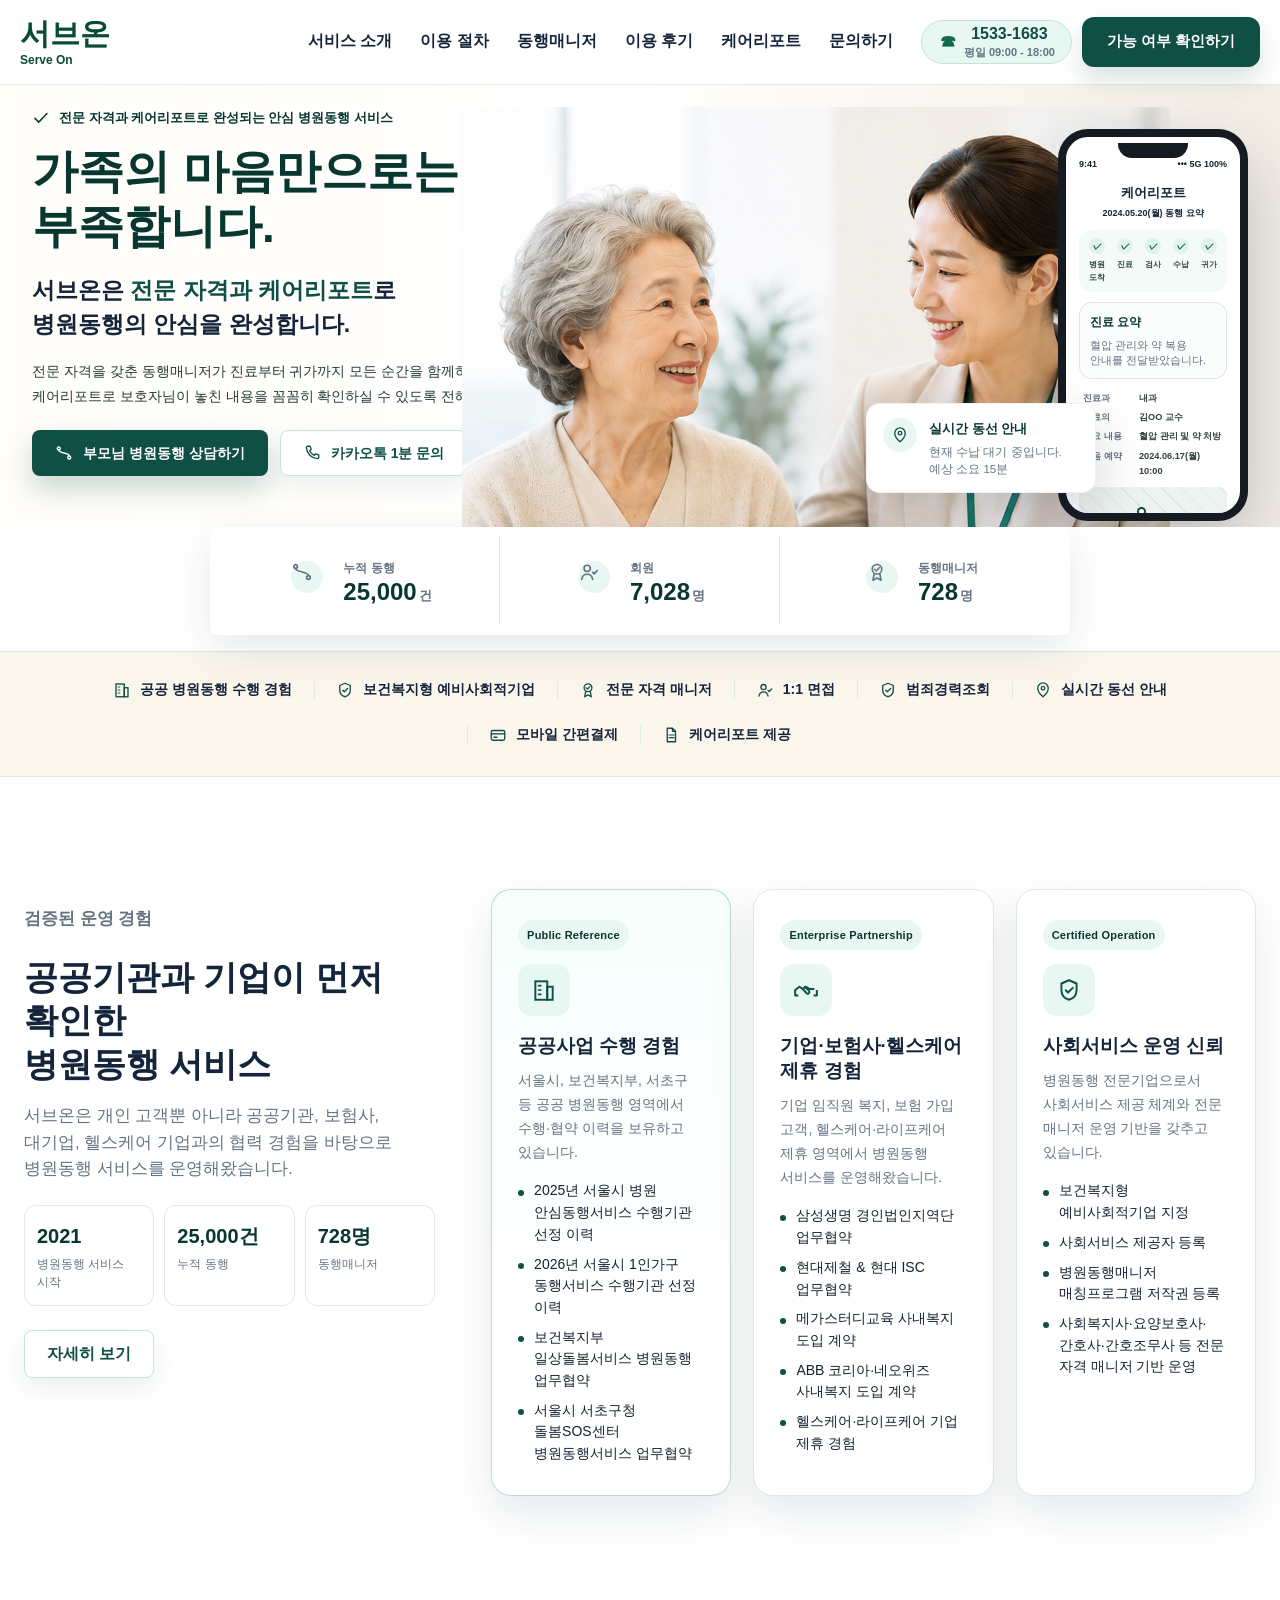
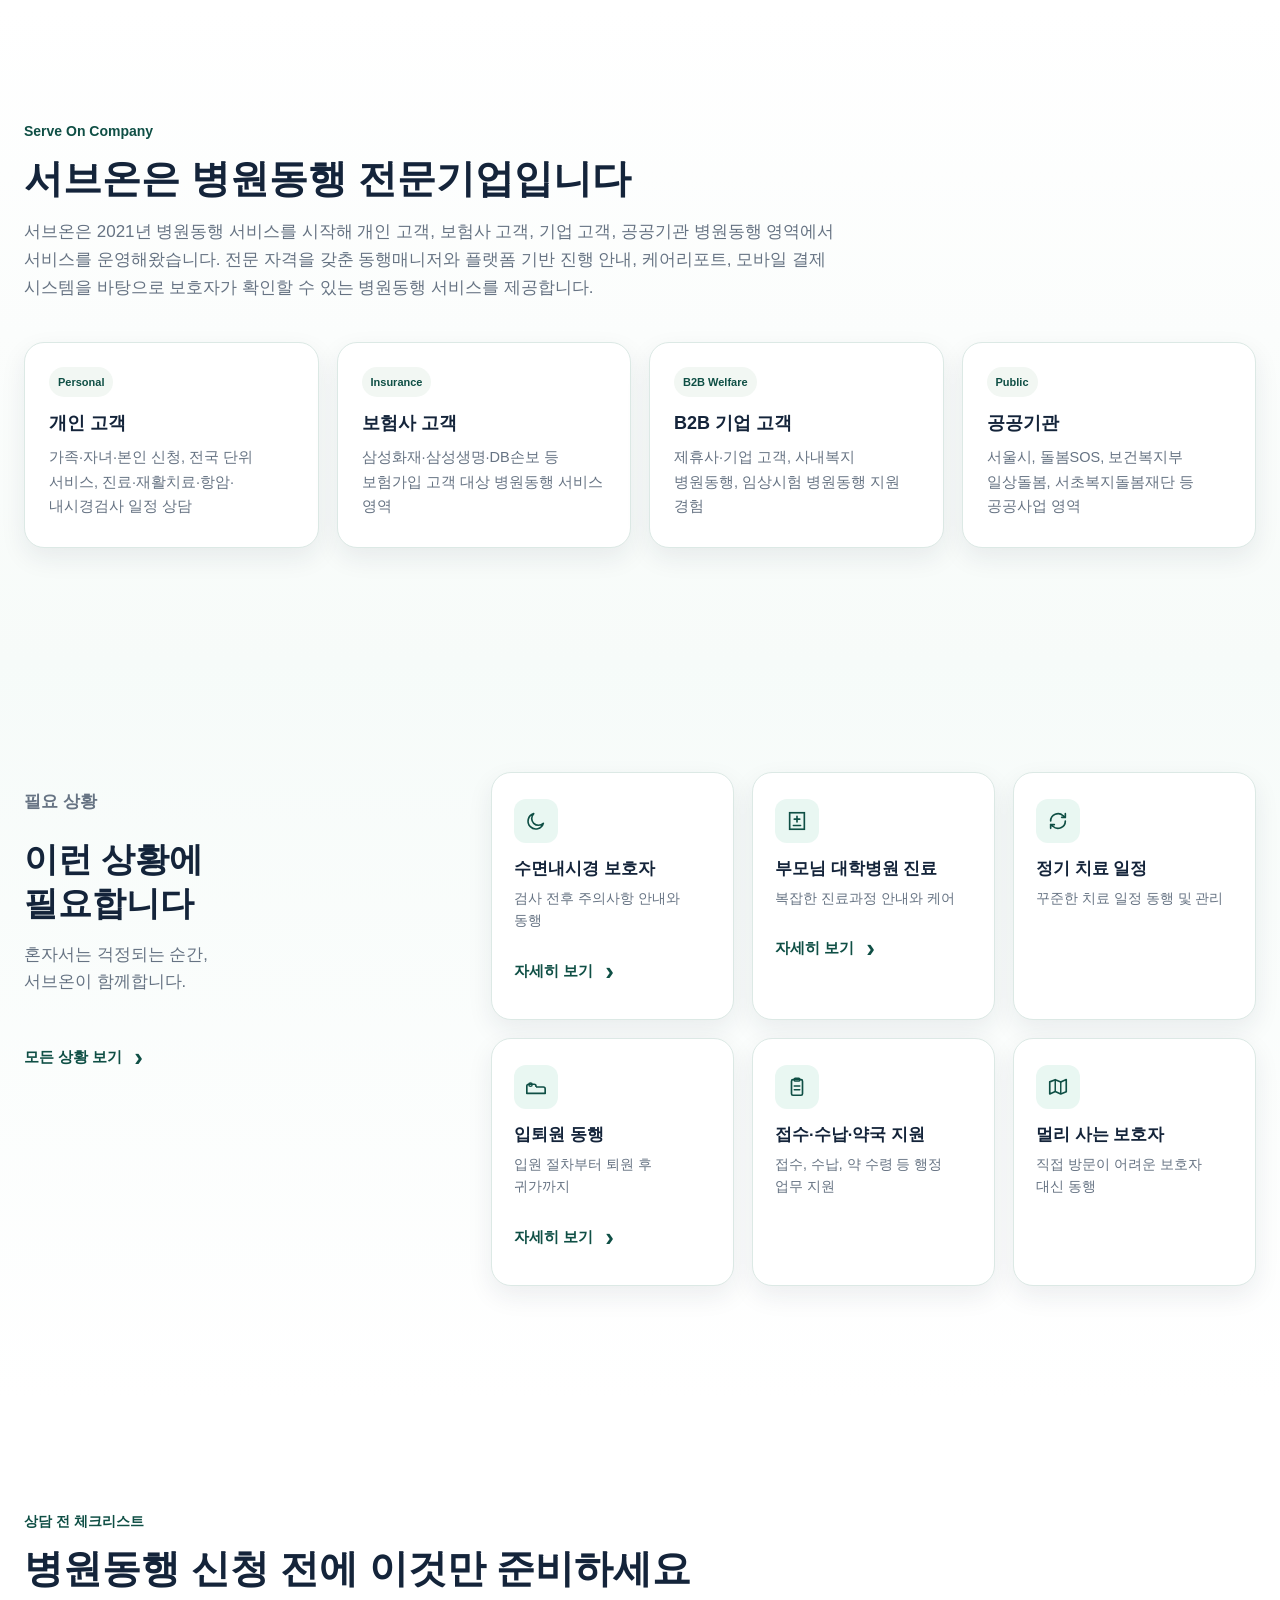
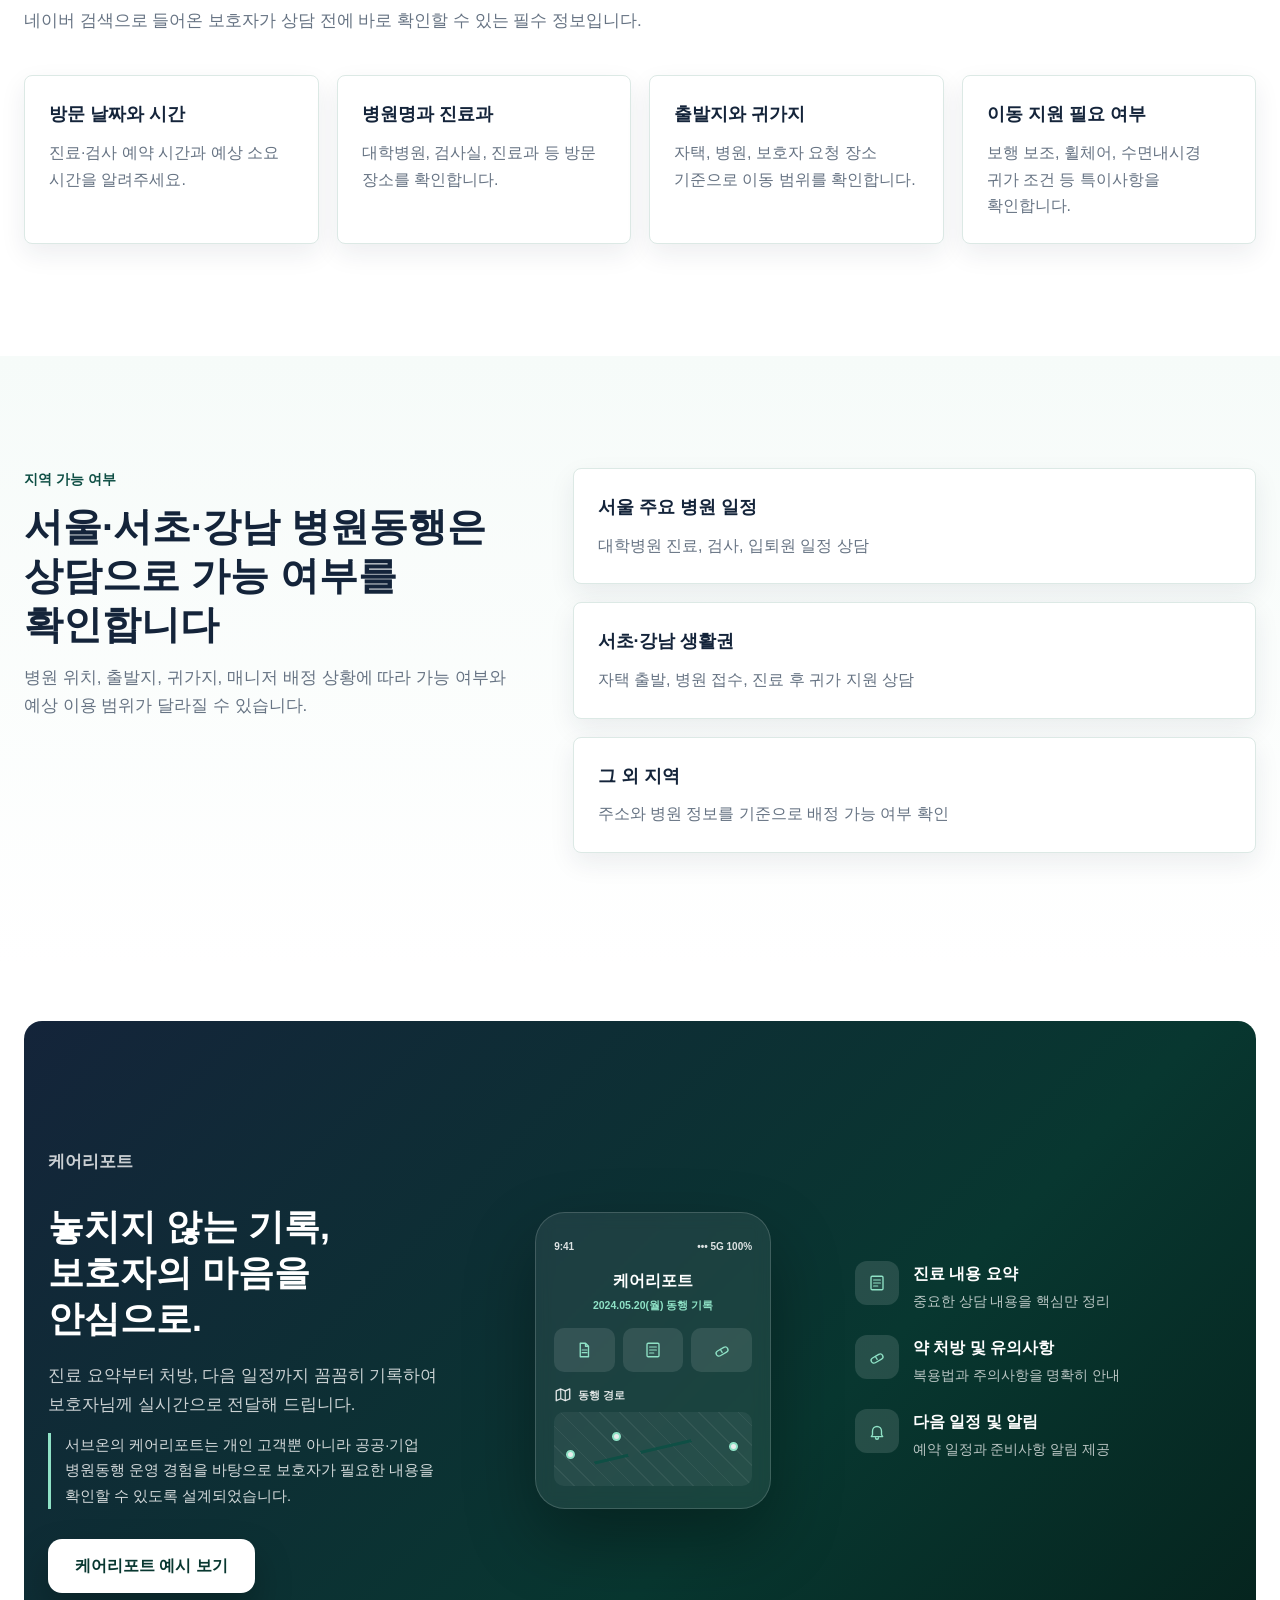
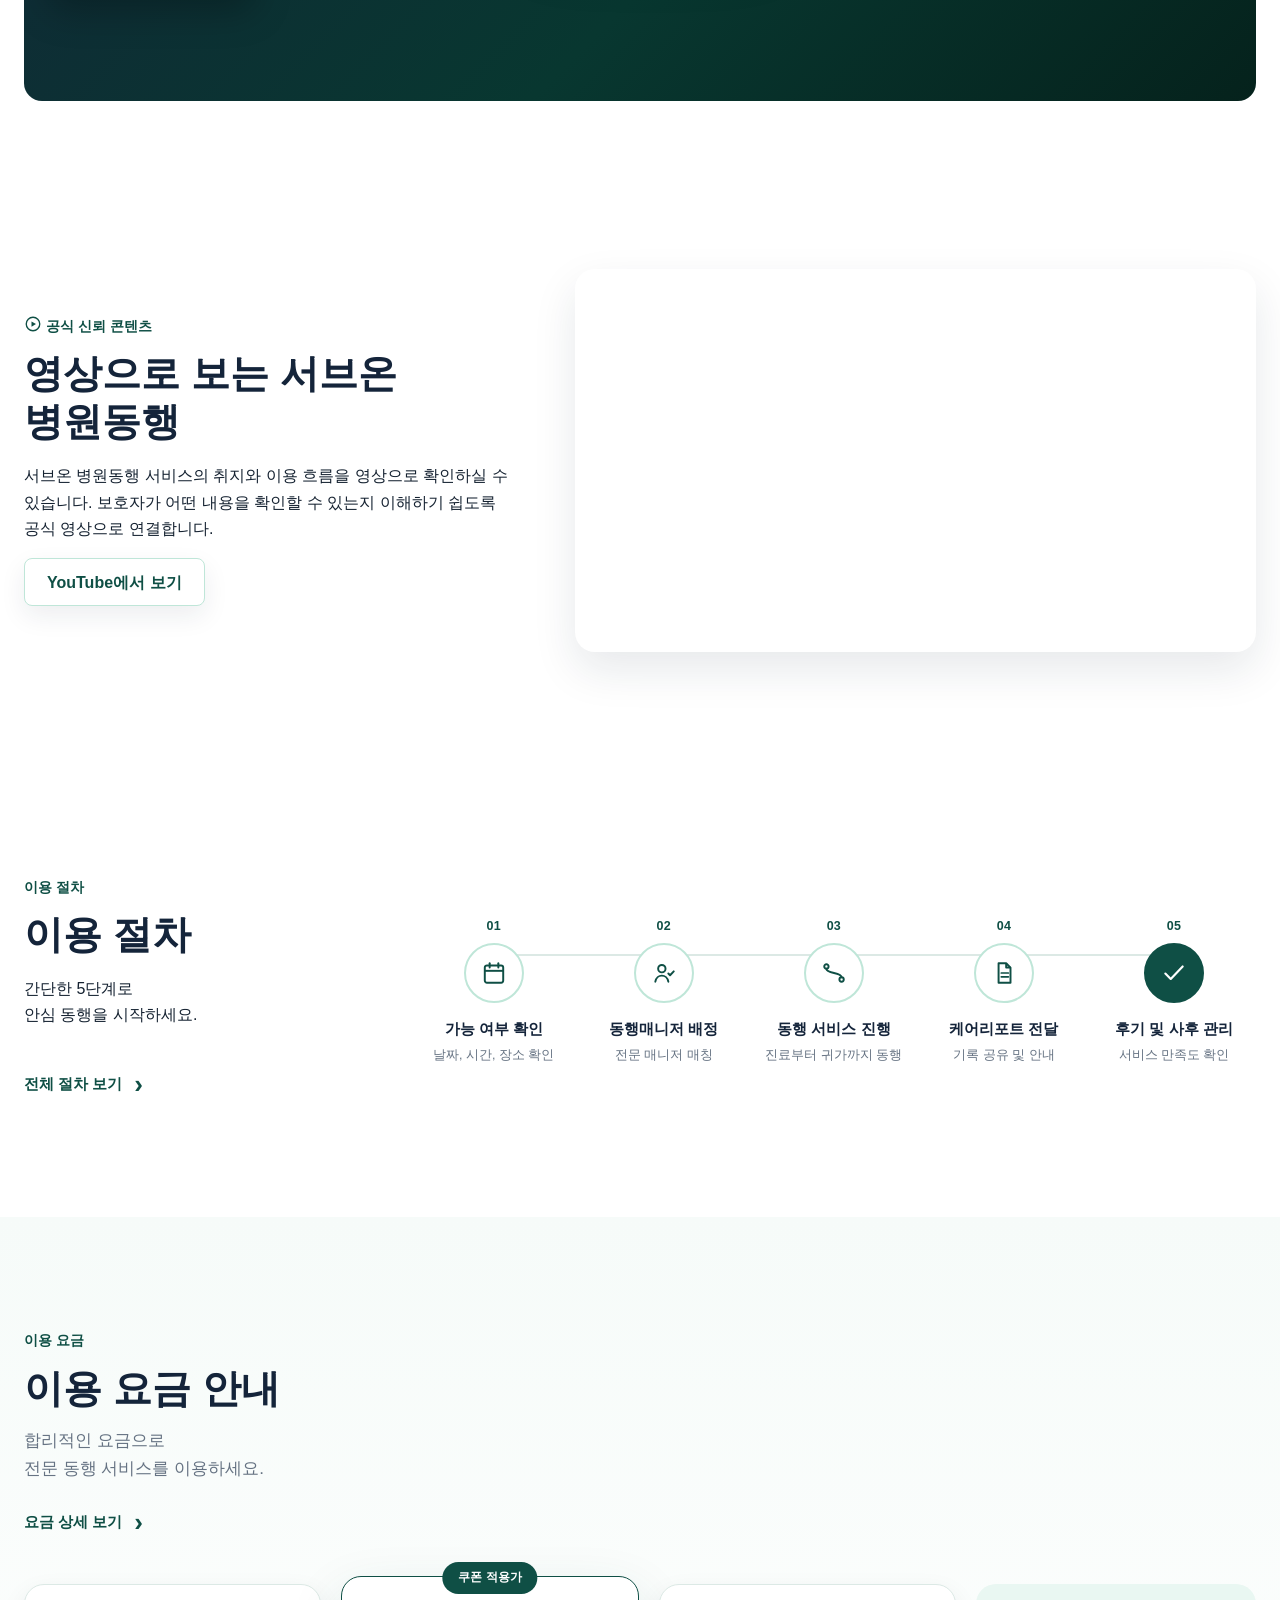
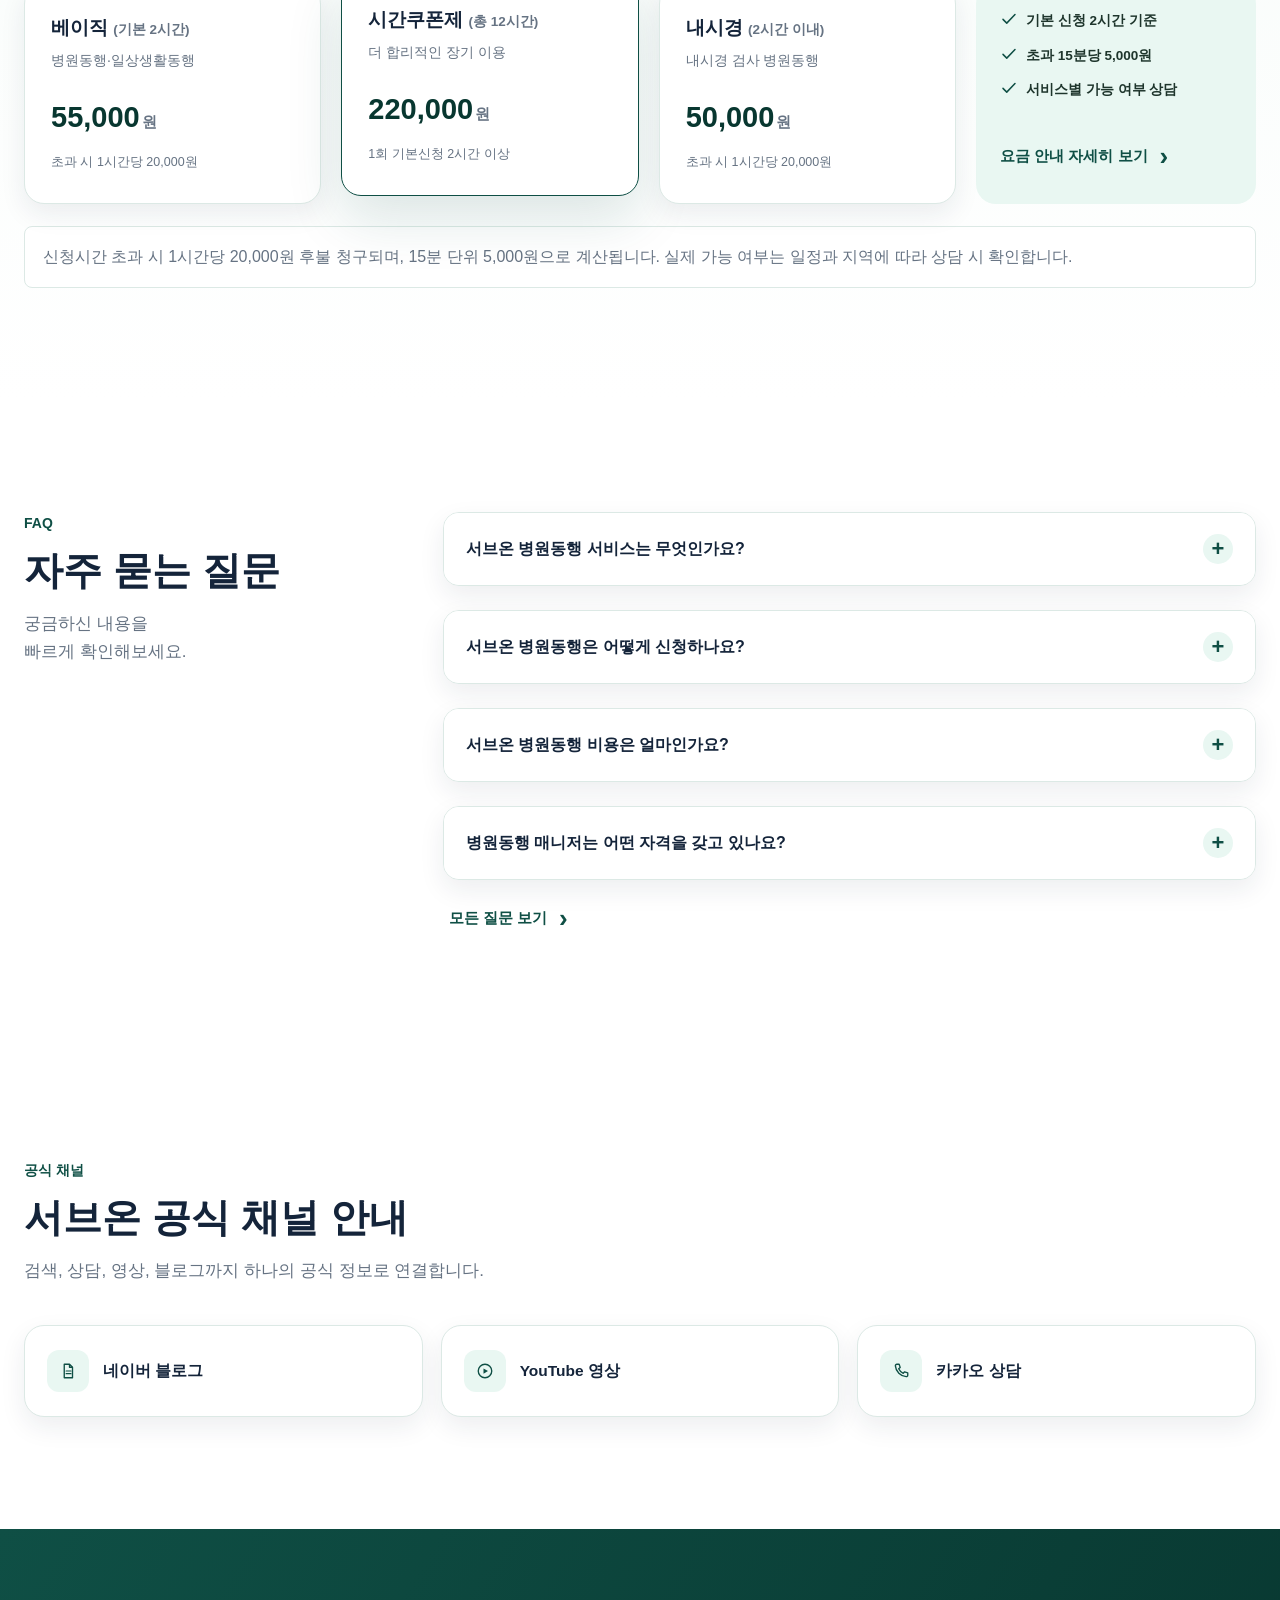
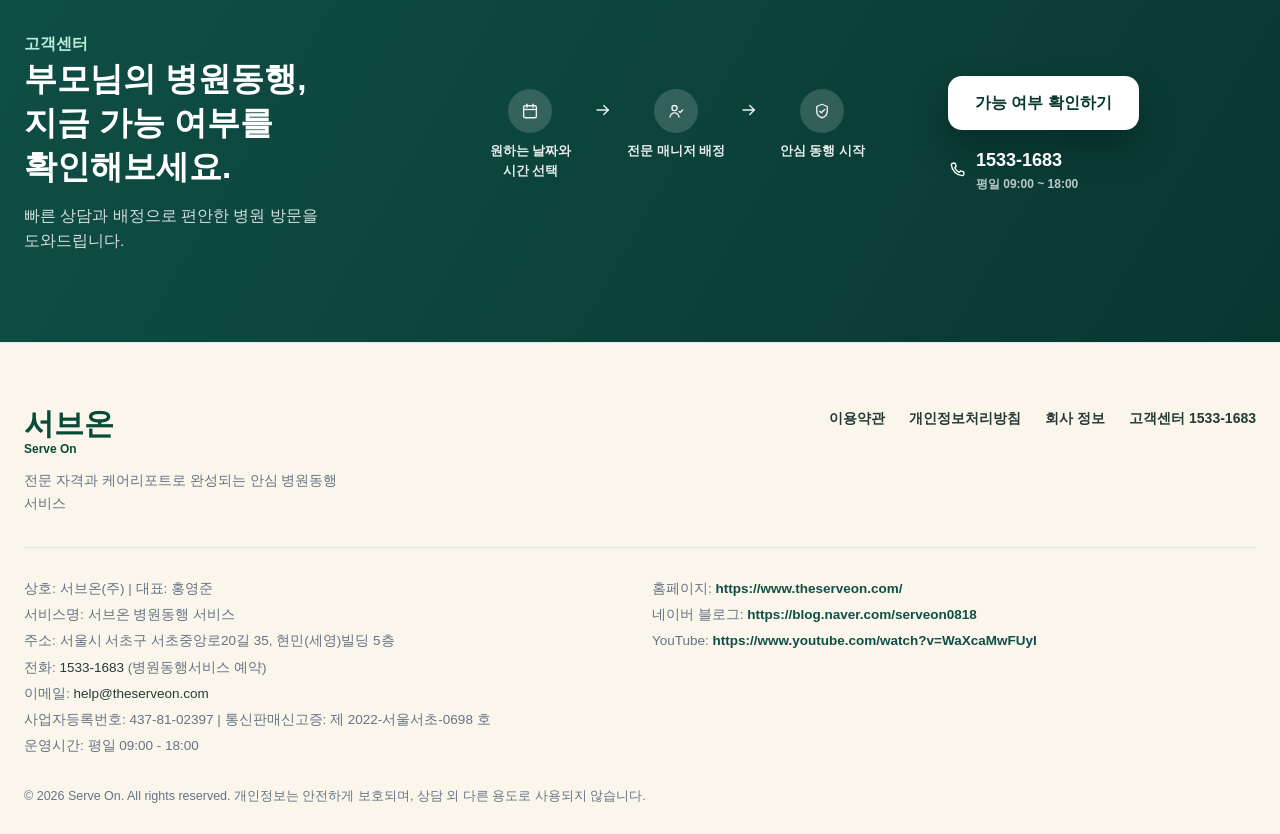
==== commit 0ac52375: "목표 시안 기준 상세 페이지 퍼블리싱 + 인물 사진 크롭·카드 UI 버그 수정 - 목표 이미지 1~7 기준으로 홈/서비스/절차/매니저/후기/케어리포트/고객센터 페이지 시각 디자인 " ====
--- a/index.html
+++ b/index.html
@@ -33,6 +33,7 @@
           "병원동행 서비스",
           "공공 병원동행",
           "기업복지 병원동행",
+          "보험사 고객 병원동행",
           "케어리포트",
           "전문 동행매니저"
         ],
@@ -72,7 +73,7 @@
           "@id": "https://www.theserveon.com/#organization"
         },
         "areaServed": "대한민국",
-        "description": "전문 동행매니저가 병원 접수, 진료, 검사, 수납, 약국, 귀가까지 함께하고 보호자에게 케어리포트를 제공하는 병원동행 서비스"
+        "description": "전문 동행매니저가 병원 접수, 진료, 검사, 수납, 약국, 귀가까지 함께하고 보호자에게 케어리포트를 제공하는 병원동행 서비스입니다. 공공 병원동행 수행 경험과 기업복지 병원동행 운영 경험을 바탕으로 보호자가 확인할 수 있는 동행 절차를 안내합니다."
       },
       {
         "@type": "FAQPage",
@@ -208,8 +209,8 @@
         <a href="service.html">서비스 소개</a>
         <a href="process.html">이용 절차</a>
         <a href="managers.html">동행매니저</a>
+        <a href="reviews.html">이용 후기</a>
         <a href="care-report.html">케어리포트</a>
-        <a href="pricing.html">이용 요금</a>
         <a href="customer-center.html">문의하기</a>
       </nav>
       <div class="header-actions">
@@ -239,7 +240,7 @@
 
         <div class="hp-hero-visual">
           <div class="hp-hero-photo">
-            <img src="assets/serveon-hero-main.jpg" alt="어르신과 동행매니저가 함께하는 서브온 병원동행 서비스 이미지" loading="eager">
+            <img src="assets/serveon-hero-patient-manager.png" alt="어르신과 동행매니저가 함께하는 서브온 병원동행 서비스 이미지" loading="eager">
           </div>
 
           <aside class="hp-hero-phone" aria-label="케어리포트 모바일 예시">
@@ -248,6 +249,10 @@
             <small class="hp-phone-date">2024.05.20(월) 동행 요약</small>
             <div class="hp-phone-steps" aria-label="동행 단계 요약">
               <span>병원 도착</span><span>진료</span><span>검사</span><span>수납</span><span>귀가</span>
+            </div>
+            <div class="hp-phone-summary" aria-label="진료 요약">
+              <strong>진료 요약</strong>
+              <p>혈압 관리와 약 복용 안내를 전달받았습니다.</p>
             </div>
             <dl class="hp-phone-facts">
               <div><dt>진료과</dt><dd>내과</dd></div>
@@ -272,22 +277,23 @@
     <section class="hp-stats-wrap" aria-label="서브온 병원동행 누적 실적">
       <div class="container">
         <div class="hp-stats-card">
-          <div><span class="hp-stats-icon" aria-hidden="true"><svg class="hp-ico" aria-hidden="true"><use href="#i-route"></use></svg></span><strong>동행 경험</strong><span>병원 일정 지원</span></div>
-          <div><span class="hp-stats-icon" aria-hidden="true"><svg class="hp-ico" aria-hidden="true"><use href="#i-user-check"></use></svg></span><strong>보호자 안내</strong><span>진행 상황 전달</span></div>
-          <div><span class="hp-stats-icon" aria-hidden="true"><svg class="hp-ico" aria-hidden="true"><use href="#i-badge"></use></svg></span><strong>매니저 배정</strong><span>상담 후 가능 여부 확인</span></div>
+          <div><span class="hp-stats-icon" aria-hidden="true"><svg class="hp-ico" aria-hidden="true"><use href="#i-route"></use></svg></span><strong>25,000<em>건</em></strong><span>누적 동행</span></div>
+          <div><span class="hp-stats-icon" aria-hidden="true"><svg class="hp-ico" aria-hidden="true"><use href="#i-user-check"></use></svg></span><strong>7,028<em>명</em></strong><span>회원</span></div>
+          <div><span class="hp-stats-icon" aria-hidden="true"><svg class="hp-ico" aria-hidden="true"><use href="#i-badge"></use></svg></span><strong>728<em>명</em></strong><span>동행매니저</span></div>
         </div>
       </div>
     </section>
 
     <section class="hp-badges" aria-label="서브온 병원동행 서비스 신뢰 요소">
       <div class="container hp-badges-row">
+        <div><svg class="hp-ico" aria-hidden="true"><use href="#i-building"></use></svg><strong>공공 병원동행 수행 경험</strong></div>
+        <div><svg class="hp-ico" aria-hidden="true"><use href="#i-shield-check"></use></svg><strong>보건복지형 예비사회적기업</strong></div>
         <div><svg class="hp-ico" aria-hidden="true"><use href="#i-badge"></use></svg><strong>전문 자격 매니저</strong></div>
         <div><svg class="hp-ico" aria-hidden="true"><use href="#i-user-check"></use></svg><strong>1:1 면접</strong></div>
         <div><svg class="hp-ico" aria-hidden="true"><use href="#i-shield-check"></use></svg><strong>범죄경력조회</strong></div>
         <div><svg class="hp-ico" aria-hidden="true"><use href="#i-pin"></use></svg><strong>실시간 동선 안내</strong></div>
         <div><svg class="hp-ico" aria-hidden="true"><use href="#i-card"></use></svg><strong>모바일 간편결제</strong></div>
         <div><svg class="hp-ico" aria-hidden="true"><use href="#i-doc"></use></svg><strong>케어리포트 제공</strong></div>
-        <div><svg class="hp-ico" aria-hidden="true"><use href="#i-building"></use></svg><strong>공공 병원동행 수행 경험</strong></div>
       </div>
     </section>
 
@@ -295,26 +301,69 @@
       <div class="container hp-proof-grid">
         <div class="hp-proof-intro">
           <p class="eyebrow">검증된 운영 경험</p>
-          <h2 id="proof-title">운영 기준으로 확인하는<br>병원동행 서비스</h2>
-          <p>동행매니저 확인 절차, 상담 전 확인 항목, 케어리포트 제공 기준으로 보호자가 확인할 수 있는 병원동행을 안내합니다.</p>
+          <h2 id="proof-title">공공기관과 기업이 먼저 확인한<br>병원동행 서비스</h2>
+          <p>서브온은 개인 고객뿐 아니라 공공기관, 보험사, 대기업, 헬스케어 기업과의 협력 경험을 바탕으로 병원동행 서비스를 운영해왔습니다.</p>
+          <div class="hp-proof-metrics" aria-label="서브온 회사소개서 기반 주요 수치">
+            <p><strong>2021</strong><span>병원동행 서비스 시작</span></p>
+            <p><strong>25,000건</strong><span>누적 동행</span></p>
+            <p><strong>728명</strong><span>동행매니저</span></p>
+          </div>
           <a class="btn btn-secondary" href="service.html" aria-label="공공·기업 신뢰 실적 자세히 보기">자세히 보기</a>
         </div>
         <div class="hp-proof-cards">
-          <article class="hp-proof-card">
+          <article class="hp-proof-card is-featured">
+            <small>Public Reference</small>
             <span class="hp-proof-icon" aria-hidden="true"><svg class="hp-ico" aria-hidden="true"><use href="#i-building"></use></svg></span>
-            <h3>상담 전 조건 확인</h3>
-            <p>병원명, 진료과, 방문 시간, 출발지와 귀가지, 이동 보조 필요 여부를 먼저 확인해 배정 가능 여부를 안내합니다.</p>
+            <h3>공공사업 수행 경험</h3>
+            <p>서울시, 보건복지부, 서초구 등 공공 병원동행 영역에서 수행·협약 이력을 보유하고 있습니다.</p>
+            <ul>
+              <li>2025년 서울시 병원 안심동행서비스 수행기관 선정 이력</li>
+              <li>2026년 서울시 1인가구 동행서비스 수행기관 선정 이력</li>
+              <li>보건복지부 일상돌봄서비스 병원동행 업무협약</li>
+              <li>서울시 서초구청 돌봄SOS센터 병원동행서비스 업무협약</li>
+            </ul>
           </article>
           <article class="hp-proof-card">
+            <small>Enterprise Partnership</small>
             <span class="hp-proof-icon" aria-hidden="true"><svg class="hp-ico" aria-hidden="true"><use href="#i-handshake"></use></svg></span>
-            <h3>서비스 범위 명확화</h3>
-            <p>접수, 진료·검사 동행, 수납, 약국, 귀가 지원 등 병원 이용 절차 중심으로 필요한 지원 범위를 상담합니다.</p>
+            <h3>기업·보험사·헬스케어 제휴 경험</h3>
+            <p>기업 임직원 복지, 보험 가입 고객, 헬스케어·라이프케어 제휴 영역에서 병원동행 서비스를 운영해왔습니다.</p>
+            <ul>
+              <li>삼성생명 경인법인지역단 업무협약</li>
+              <li>현대제철 &amp; 현대 ISC 업무협약</li>
+              <li>메가스터디교육 사내복지 도입 계약</li>
+              <li>ABB 코리아·네오위즈 사내복지 도입 계약</li>
+              <li>헬스케어·라이프케어 기업 제휴 경험</li>
+            </ul>
           </article>
           <article class="hp-proof-card">
+            <small>Certified Operation</small>
             <span class="hp-proof-icon" aria-hidden="true"><svg class="hp-ico" aria-hidden="true"><use href="#i-shield-check"></use></svg></span>
-            <h3>사회서비스 제공기관 인증</h3>
-            <p>면접, 경력 확인, 기본 조회 절차 등 내부 기준을 바탕으로 동행매니저 배정 가능 여부를 확인합니다.</p>
+            <h3>사회서비스 운영 신뢰</h3>
+            <p>병원동행 전문기업으로서 사회서비스 제공 체계와 전문 매니저 운영 기반을 갖추고 있습니다.</p>
+            <ul>
+              <li>보건복지형 예비사회적기업 지정</li>
+              <li>사회서비스 제공자 등록</li>
+              <li>병원동행매니저 매칭프로그램 저작권 등록</li>
+              <li>사회복지사·요양보호사·간호사·간호조무사 등 전문 자격 매니저 기반 운영</li>
+            </ul>
           </article>
+        </div>
+      </div>
+    </section>
+
+    <section class="section hp-company-trust" aria-labelledby="company-trust-title">
+      <div class="container">
+        <div class="section-heading">
+          <p class="eyebrow">Serve On Company</p>
+          <h2 id="company-trust-title">서브온은 병원동행 전문기업입니다</h2>
+          <p>서브온은 2021년 병원동행 서비스를 시작해 개인 고객, 보험사 고객, 기업 고객, 공공기관 병원동행 영역에서 서비스를 운영해왔습니다. 전문 자격을 갖춘 동행매니저와 플랫폼 기반 진행 안내, 케어리포트, 모바일 결제 시스템을 바탕으로 보호자가 확인할 수 있는 병원동행 서비스를 제공합니다.</p>
+        </div>
+        <div class="hp-company-grid">
+          <article><span>Personal</span><h3>개인 고객</h3><p>가족·자녀·본인 신청, 전국 단위 서비스, 진료·재활치료·항암·내시경검사 일정 상담</p></article>
+          <article><span>Insurance</span><h3>보험사 고객</h3><p>삼성화재·삼성생명·DB손보 등 보험가입 고객 대상 병원동행 서비스 영역</p></article>
+          <article><span>B2B Welfare</span><h3>B2B 기업 고객</h3><p>제휴사·기업 고객, 사내복지 병원동행, 임상시험 병원동행 지원 경험</p></article>
+          <article><span>Public</span><h3>공공기관</h3><p>서울시, 돌봄SOS, 보건복지부 일상돌봄, 서초복지돌봄재단 등 공공사업 영역</p></article>
         </div>
       </div>
     </section>
@@ -375,6 +424,7 @@
           <p class="eyebrow hp-report-eyebrow">케어리포트</p>
           <h2 id="report-title">놓치지 않는 기록,<br>보호자의 마음을 안심으로.</h2>
           <p>진료 요약부터 처방, 다음 일정까지 꼼꼼히 기록하여<br>보호자님께 실시간으로 전달해 드립니다.</p>
+          <p class="hp-report-support">서브온의 케어리포트는 개인 고객뿐 아니라 공공·기업 병원동행 운영 경험을 바탕으로 보호자가 필요한 내용을 확인할 수 있도록 설계되었습니다.</p>
           <a class="btn hp-btn-white" href="care-report.html" aria-label="케어리포트 예시 보기">케어리포트 예시 보기</a>
         </div>
 
@@ -535,10 +585,9 @@
           <p>검색, 상담, 영상, 블로그까지 하나의 공식 정보로 연결합니다.</p>
         </div>
         <div class="hp-channels-grid">
-          <a href="https://www.theserveon.com/" target="_blank" rel="noopener noreferrer"><span aria-hidden="true"><svg class="hp-ico" aria-hidden="true"><use href="#i-building"></use></svg></span><strong>공식 홈페이지</strong><span class="hp-channel-desc">검색 유입 고객의 기본 상담 경로</span></a>
-          <a class="js-blog" href="https://blog.naver.com/serveon0818" target="_blank" rel="noopener noreferrer"><span aria-hidden="true"><svg class="hp-ico" aria-hidden="true"><use href="#i-doc"></use></svg></span><strong>네이버 블로그</strong><span class="hp-channel-desc">신청 방법, 비용, 매니저 자격, 케어리포트 정보</span></a>
-          <a class="js-youtube" href="https://www.youtube.com/watch?v=WaXcaMwFUyI" target="_blank" rel="noopener noreferrer"><span aria-hidden="true"><svg class="hp-ico" aria-hidden="true"><use href="#i-play"></use></svg></span><strong>YouTube 영상</strong><span class="hp-channel-desc">브랜드 신뢰와 서비스 이해 보강</span></a>
-          <a href="https://pf.kakao.com/_NxcWjs" target="_blank" rel="noopener noreferrer"><span aria-hidden="true"><svg class="hp-ico" aria-hidden="true"><use href="#i-phone"></use></svg></span><strong>카카오 상담</strong><span class="hp-channel-desc">빠른 문의와 상담 연결</span></a>
+          <a class="js-blog" href="https://blog.naver.com/serveon0818" target="_blank" rel="noopener noreferrer"><span aria-hidden="true"><svg class="hp-ico" aria-hidden="true"><use href="#i-doc"></use></svg></span><strong>네이버 블로그</strong></a>
+          <a class="js-youtube" href="https://www.youtube.com/watch?v=WaXcaMwFUyI" target="_blank" rel="noopener noreferrer"><span aria-hidden="true"><svg class="hp-ico" aria-hidden="true"><use href="#i-play"></use></svg></span><strong>YouTube 영상</strong></a>
+          <a href="https://pf.kakao.com/_NxcWjs" target="_blank" rel="noopener noreferrer"><span aria-hidden="true"><svg class="hp-ico" aria-hidden="true"><use href="#i-phone"></use></svg></span><strong>카카오 상담</strong></a>
         </div>
       </div>
     </section>
--- a/styles.css
+++ b/styles.css
@@ -15,6 +15,15 @@
   --shadow-md: 0 22px 56px rgba(15, 79, 69, 0.14);
   --shadow-lg: 0 32px 80px rgba(20, 36, 58, 0.18);
   --radius: 8px;
+  --target-green: #0e6b4c;
+  --target-green-dark: #084b36;
+  --target-navy: #0f2746;
+  --target-mint: #eef7f2;
+  --target-ivory: #faf7f0;
+  --target-border: #dfe7e2;
+  --target-shadow: 0 16px 40px rgba(15, 39, 70, 0.08);
+  --target-radius-lg: 28px;
+  --target-radius-md: 20px;
 }
 
 * {
@@ -1938,6 +1947,14 @@
 }
 
 .process-card-grid-compact {
+  display: none;
+}
+
+.target-process-steps {
+  background: #fff;
+}
+
+.process-card-grid-compact {
   grid-template-columns: repeat(2, minmax(0, 1fr));
   gap: 14px;
 }
@@ -5182,6 +5199,36 @@
   line-height: 1.6;
 }
 
+.hp-proof-metrics {
+  display: grid;
+  grid-template-columns: repeat(3, minmax(0, 1fr));
+  gap: 10px;
+  margin: 22px 0 24px;
+}
+
+.hp-proof-metrics p {
+  margin: 0;
+  padding: 14px 12px;
+  border: 1px solid rgba(22, 129, 111, 0.14);
+  border-radius: 12px;
+  background: rgba(255, 255, 255, 0.78);
+}
+
+.hp-proof-metrics strong {
+  display: block;
+  color: var(--green-dark);
+  font-size: 20px;
+  font-weight: 900;
+}
+
+.hp-proof-metrics span {
+  display: block;
+  margin-top: 4px;
+  color: var(--muted);
+  font-size: 12px;
+  line-height: 1.45;
+}
+
 .hp-proof-cards {
   display: grid;
   grid-template-columns: repeat(3, 1fr);
@@ -5197,9 +5244,26 @@
   transition: transform 0.2s ease, box-shadow 0.2s ease;
 }
 
+.hp-proof-card.is-featured {
+  border-color: rgba(22, 129, 111, 0.28);
+  background: linear-gradient(180deg, #f6fffb 0%, #fff 70%);
+}
+
 .hp-proof-card:hover {
   transform: translateY(-4px);
   box-shadow: var(--shadow-md);
+}
+
+.hp-proof-card small {
+  display: inline-flex;
+  margin-bottom: 14px;
+  padding: 6px 9px;
+  border-radius: 999px;
+  background: var(--mint);
+  color: var(--green-dark);
+  font-size: 11px;
+  font-weight: 900;
+  letter-spacing: 0.02em;
 }
 
 .hp-proof-icon {
@@ -5230,6 +5294,80 @@
   line-height: 1.7;
 }
 
+.hp-proof-card ul {
+  display: grid;
+  gap: 8px;
+  margin: 16px 0 0;
+  padding: 0;
+  list-style: none;
+}
+
+.hp-proof-card li {
+  position: relative;
+  padding-left: 16px;
+  color: var(--text);
+  font-size: 13.5px;
+  line-height: 1.55;
+}
+
+.hp-proof-card li::before {
+  content: "";
+  position: absolute;
+  top: 0.68em;
+  left: 0;
+  width: 6px;
+  height: 6px;
+  border-radius: 50%;
+  background: var(--green);
+}
+
+.hp-company-trust {
+  background: linear-gradient(180deg, #fff 0%, #f7fbf9 100%);
+}
+
+.hp-company-trust .section-heading {
+  max-width: 850px;
+}
+
+.hp-company-grid {
+  display: grid;
+  grid-template-columns: repeat(4, minmax(0, 1fr));
+  gap: 18px;
+}
+
+.hp-company-grid article {
+  min-height: 206px;
+  padding: 24px;
+  border: 1px solid var(--line);
+  border-radius: var(--radius-lg);
+  background: var(--white);
+  box-shadow: var(--shadow-sm);
+}
+
+.hp-company-grid span {
+  display: inline-flex;
+  margin-bottom: 14px;
+  padding: 6px 9px;
+  border-radius: 999px;
+  background: #f2f7f3;
+  color: var(--green);
+  font-size: 11px;
+  font-weight: 900;
+}
+
+.hp-company-grid h3 {
+  margin: 0 0 10px;
+  color: var(--navy);
+  font-size: 18px;
+}
+
+.hp-company-grid p {
+  margin: 0;
+  color: var(--muted);
+  font-size: 14.5px;
+  line-height: 1.7;
+}
+
 /* ---------- Situations cards ---------- */
 
 .hp-situations-cards {
@@ -5305,6 +5443,14 @@
   color: rgba(255, 255, 255, 0.78);
   font-size: 16.5px;
   line-height: 1.75;
+}
+
+.hp-report-copy .hp-report-support {
+  margin-top: -16px;
+  padding-left: 14px;
+  border-left: 3px solid #8fe2c6;
+  color: rgba(255, 255, 255, 0.82);
+  font-size: 14.5px;
 }
 
 .hp-btn-white {
@@ -5685,7 +5831,9 @@
 }
 
 .hp-channels-grid a {
-  display: block;
+  display: flex;
+  align-items: center;
+  gap: 14px;
   padding: 24px 22px;
   border: 1px solid var(--line);
   border-radius: var(--radius-lg);
@@ -5701,9 +5849,9 @@
 
 .hp-channels-grid a > span {
   display: grid;
+  flex: none;
   width: 42px;
   height: 42px;
-  margin-bottom: 14px;
   place-items: center;
   border-radius: 12px;
   background: var(--mint);
@@ -5711,16 +5859,8 @@
 }
 
 .hp-channels-grid a strong {
-  display: block;
-  margin-bottom: 6px;
   color: var(--navy);
   font-size: 15.5px;
-}
-
-.hp-channel-desc {
-  color: var(--muted);
-  font-size: 13px;
-  line-height: 1.55;
 }
 
 /* ---------- Final CTA ---------- */
@@ -6144,11 +6284,20 @@
   .hp-area-grid {
     grid-template-columns: repeat(2, minmax(0, 1fr));
   }
+
+  .hp-company-grid {
+    grid-template-columns: repeat(2, minmax(0, 1fr));
+  }
 }
 
 @media (max-width: 640px) {
   .hp-ready-grid,
   .hp-area-grid {
+    grid-template-columns: 1fr;
+  }
+
+  .hp-proof-metrics,
+  .hp-company-grid {
     grid-template-columns: 1fr;
   }
 }
@@ -6331,3 +6480,1968 @@
     font-size: 14px;
   }
 }
+
+/* ---------- Target mockup alignment for premium detail pages ---------- */
+.site-header {
+  min-height: 80px;
+}
+
+.brand-mark {
+  display: none;
+}
+
+.brand strong {
+  color: var(--target-green-dark);
+  font-size: 30px;
+  letter-spacing: 0;
+}
+
+.brand small {
+  color: var(--target-green-dark);
+  font-weight: 700;
+}
+
+.header-phone {
+  position: relative;
+  padding-left: 42px;
+}
+
+.header-phone::before {
+  content: "☎";
+  position: absolute;
+  left: 18px;
+  top: 50%;
+  transform: translateY(-50%);
+  color: var(--target-green);
+}
+
+.header-cta {
+  border-radius: 12px;
+  box-shadow: 0 12px 26px rgba(8, 75, 54, 0.16);
+}
+
+.service-page-hero,
+.process-hero,
+.manager-hero,
+.care-hero,
+.customer-hero,
+.review-hero {
+  position: relative;
+  overflow: hidden;
+  padding: 96px 0 72px;
+  background: linear-gradient(90deg, #fff 0%, #fff 42%, #f6f2eb 100%);
+}
+
+.service-hero-grid,
+.process-hero-grid,
+.manager-hero-grid,
+.care-hero-grid,
+.customer-hero-grid,
+.review-hero-grid {
+  display: grid;
+  grid-template-columns: minmax(0, 0.95fr) minmax(460px, 1.05fr);
+  align-items: center;
+  gap: 54px;
+}
+
+.service-hero-copy h1,
+.process-copy h1,
+.manager-copy h1,
+.care-copy h1,
+.customer-copy h1,
+.review-hero h1 {
+  position: static;
+  width: auto;
+  height: auto;
+  overflow: visible;
+  clip: auto;
+  margin: 0 0 20px;
+  color: #18202b;
+  font-size: clamp(44px, 5.5vw, 68px);
+  line-height: 1.13;
+  letter-spacing: 0;
+}
+
+.service-hero-title,
+.process-title,
+.manager-title,
+.care-title,
+.customer-title {
+  margin: 0 0 22px;
+  color: var(--target-green-dark);
+  font-size: clamp(24px, 2.6vw, 34px);
+  font-weight: 850;
+  line-height: 1.38;
+}
+
+.service-hero-text,
+.process-description,
+.manager-description,
+.care-description,
+.customer-description,
+.review-hero p {
+  max-width: 620px;
+  color: var(--muted);
+  font-size: 19px;
+  line-height: 1.8;
+}
+
+.service-hero-panel,
+.process-visual,
+.manager-visual,
+.review-hero figure {
+  position: relative;
+  min-height: 520px;
+  margin: 0;
+  border-radius: 0 0 0 72px;
+  overflow: hidden;
+}
+
+.service-hero-panel img,
+.process-visual img,
+.manager-visual img,
+.review-hero figure img {
+  display: block;
+  width: 100%;
+  height: 100%;
+  min-height: 520px;
+  object-fit: cover;
+  object-position: center top;
+}
+
+.service-scope-grid,
+.manager-standard-grid,
+.care-report-items-grid,
+.review-benefit-grid {
+  display: grid;
+  grid-template-columns: repeat(3, minmax(0, 1fr));
+  gap: 20px;
+}
+
+.service-scope-grid article,
+.manager-standard-grid article,
+.care-report-items-grid article,
+.review-benefit-grid article,
+.customer-method-grid article,
+.customer-ready-grid article {
+  min-height: 170px;
+  padding: 28px;
+  border: 1px solid var(--target-border);
+  border-radius: var(--target-radius-md);
+  background: #fff;
+  box-shadow: var(--target-shadow);
+}
+
+.service-scope-grid span,
+.manager-standard-grid span,
+.care-report-items-grid span,
+.review-benefit-grid span,
+.customer-method-grid span {
+  display: grid;
+  place-items: center;
+  width: 56px;
+  height: 56px;
+  margin-bottom: 18px;
+  border-radius: 50%;
+  background: var(--target-mint);
+  color: var(--target-green);
+  font-weight: 900;
+}
+
+.service-scope-grid h3,
+.manager-standard-grid h3,
+.care-report-items-grid h3,
+.review-benefit-grid h3,
+.customer-method-grid h3 {
+  margin: 0 0 10px;
+  color: var(--target-green-dark);
+  font-size: 21px;
+}
+
+.service-scope-grid p,
+.manager-standard-grid p,
+.care-report-items-grid p,
+.review-benefit-grid p,
+.customer-method-grid p {
+  margin: 0;
+  color: var(--muted);
+  line-height: 1.72;
+}
+
+.process-card-grid {
+  display: grid;
+  grid-template-columns: repeat(4, minmax(0, 1fr));
+  gap: 22px;
+  padding: 0;
+  list-style: none;
+}
+
+.process-card-grid li {
+  position: relative;
+  min-height: 210px;
+  padding: 28px;
+  border: 1px solid var(--target-border);
+  border-radius: var(--target-radius-md);
+  background: #fff;
+  box-shadow: var(--target-shadow);
+}
+
+.process-number {
+  display: grid;
+  place-items: center;
+  width: 42px;
+  height: 42px;
+  margin-bottom: 22px;
+  border-radius: 50%;
+  background: var(--target-green);
+  color: #fff;
+  font-weight: 900;
+}
+
+.process-card-grid h3 {
+  margin: 0 0 10px;
+  color: var(--target-green-dark);
+  font-size: 21px;
+}
+
+.process-card-grid p {
+  margin: 0;
+  color: var(--muted);
+}
+
+.manager-profile-layout {
+  display: grid;
+  grid-template-columns: minmax(0, 1fr) 380px;
+  gap: 36px;
+  align-items: start;
+}
+
+.manager-profile-card {
+  padding: 28px;
+  border: 1px solid var(--target-border);
+  border-radius: var(--target-radius-lg);
+  background: #fff;
+  box-shadow: var(--target-shadow);
+}
+
+.review-hero {
+  padding-bottom: 0;
+}
+
+.review-hero figure {
+  min-height: 500px;
+}
+
+.review-hero-points {
+  display: flex;
+  flex-wrap: wrap;
+  gap: 12px;
+  margin-top: 34px;
+}
+
+.review-hero-points span {
+  padding: 16px 18px;
+  border: 1px solid var(--target-border);
+  border-radius: 16px;
+  background: rgba(255,255,255,0.88);
+  color: var(--target-green-dark);
+  font-weight: 800;
+  box-shadow: var(--target-shadow);
+}
+
+.review-card-grid {
+  display: grid;
+  grid-template-columns: repeat(3, minmax(0, 1fr));
+  gap: 22px;
+}
+
+.review-card-grid article {
+  min-height: 340px;
+  padding: 32px;
+  border: 1px solid var(--target-border);
+  border-radius: var(--target-radius-md);
+  background: #fff;
+  box-shadow: var(--target-shadow);
+}
+
+.review-card-grid small {
+  display: inline-flex;
+  padding: 5px 9px;
+  border-radius: 999px;
+  background: #fff4d7;
+  color: #8a5b00;
+  font-weight: 900;
+}
+
+.review-person {
+  display: flex;
+  align-items: center;
+  gap: 14px;
+  margin: 20px 0;
+}
+
+.review-person span {
+  width: 58px;
+  height: 58px;
+  border: 1px solid var(--target-border);
+  border-radius: 50%;
+  background: linear-gradient(135deg, #dfeee7, #fff);
+}
+
+.review-person p,
+.review-card-grid p {
+  margin: 0;
+}
+
+.review-person em {
+  display: block;
+  color: var(--muted);
+  font-style: normal;
+  font-size: 13px;
+}
+
+.review-card-grid h3 {
+  margin: 0 0 10px;
+  color: #18202b;
+  font-size: 22px;
+}
+
+.stars {
+  margin-bottom: 18px;
+  color: #e3a72f;
+  letter-spacing: 2px;
+}
+
+.trust-stat-band {
+  display: grid;
+  grid-template-columns: repeat(3, minmax(0, 1fr));
+  margin-bottom: 70px;
+  border: 1px solid var(--target-border);
+  border-radius: var(--target-radius-lg);
+  background: #fff;
+  box-shadow: var(--target-shadow);
+  overflow: hidden;
+}
+
+.trust-stat-band div {
+  display: flex;
+  align-items: center;
+  justify-content: center;
+  gap: 18px;
+  min-height: 130px;
+  border-right: 1px solid var(--target-border);
+}
+
+.trust-stat-band div:last-child {
+  border-right: 0;
+}
+
+.trust-stat-band span {
+  display: grid;
+  place-items: center;
+  width: 58px;
+  height: 58px;
+  border-radius: 50%;
+  background: var(--target-mint);
+  color: var(--target-green);
+}
+
+.trust-stat-band strong {
+  display: block;
+  color: var(--target-green);
+  font-size: 34px;
+}
+
+.trust-stat-band p {
+  margin: 0;
+  color: var(--muted);
+}
+
+.review-contact-band {
+  padding: 72px 0;
+  background: #fff;
+}
+
+.review-contact-card {
+  display: grid;
+  grid-template-columns: minmax(0, 1fr) repeat(3, auto);
+  gap: 18px;
+  align-items: center;
+  padding: 44px;
+  border: 1px solid var(--target-border);
+  border-radius: var(--target-radius-lg);
+  background: linear-gradient(105deg, #f5fbf8 0%, #fff 52%, #f5efe5 100%);
+  box-shadow: var(--target-shadow);
+}
+
+.review-contact-card h2 {
+  margin: 0 0 8px;
+  color: var(--target-green-dark);
+  font-size: 34px;
+}
+
+.review-contact-card p {
+  margin: 0;
+  color: var(--muted);
+}
+
+.review-contact-card a {
+  display: inline-flex;
+  justify-content: center;
+  padding: 16px 18px;
+  border: 1px solid var(--target-border);
+  border-radius: 14px;
+  background: #fff;
+  color: var(--target-green-dark);
+  font-weight: 900;
+}
+
+.review-contact-card a:first-of-type {
+  border-color: var(--target-green);
+  background: var(--target-green);
+  color: #fff;
+}
+
+.care-hero-grid {
+  grid-template-columns: minmax(0, 0.85fr) 380px minmax(300px, 0.6fr);
+}
+
+.care-phone {
+  transform: none;
+  border-radius: 36px;
+  box-shadow: 0 30px 80px rgba(8, 25, 47, 0.18);
+}
+
+.customer-hero-grid {
+  grid-template-columns: minmax(0, 0.95fr) minmax(380px, 0.75fr);
+}
+
+.customer-contact-panel {
+  border-radius: var(--target-radius-lg);
+  box-shadow: var(--target-shadow);
+}
+
+.customer-method-grid,
+.customer-ready-grid {
+  display: grid;
+  grid-template-columns: repeat(4, minmax(0, 1fr));
+  gap: 20px;
+}
+
+@media (max-width: 1180px) {
+  .primary-nav {
+    gap: 14px;
+    font-size: 14px;
+  }
+
+  .process-card-grid {
+    grid-template-columns: repeat(2, minmax(0, 1fr));
+  }
+
+  .care-hero-grid {
+    grid-template-columns: 1fr 360px;
+  }
+
+  .care-importance-panel {
+    grid-column: 1 / -1;
+  }
+}
+
+@media (max-width: 920px) {
+  .service-hero-grid,
+  .process-hero-grid,
+  .manager-hero-grid,
+  .care-hero-grid,
+  .customer-hero-grid,
+  .review-hero-grid,
+  .manager-profile-layout {
+    grid-template-columns: 1fr;
+  }
+
+  .service-hero-panel,
+  .process-visual,
+  .manager-visual,
+  .review-hero figure {
+    min-height: 420px;
+    border-radius: var(--target-radius-lg);
+  }
+
+  .service-hero-panel img,
+  .process-visual img,
+  .manager-visual img,
+  .review-hero figure img {
+    min-height: 420px;
+  }
+
+  .service-scope-grid,
+  .manager-standard-grid,
+  .care-report-items-grid,
+  .review-benefit-grid,
+  .review-card-grid,
+  .customer-method-grid,
+  .customer-ready-grid {
+    grid-template-columns: repeat(2, minmax(0, 1fr));
+  }
+
+  .review-contact-card {
+    grid-template-columns: 1fr;
+  }
+}
+
+@media (max-width: 640px) {
+  .brand strong {
+    font-size: 24px;
+  }
+
+  .service-page-hero,
+  .process-hero,
+  .manager-hero,
+  .care-hero,
+  .customer-hero,
+  .review-hero {
+    padding: 54px 0 44px;
+  }
+
+  .service-hero-copy h1,
+  .process-copy h1,
+  .manager-copy h1,
+  .care-copy h1,
+  .customer-copy h1,
+  .review-hero h1 {
+    font-size: 38px;
+  }
+
+  .service-scope-grid,
+  .manager-standard-grid,
+  .care-report-items-grid,
+  .review-benefit-grid,
+  .review-card-grid,
+  .process-card-grid,
+  .customer-method-grid,
+  .customer-ready-grid,
+  .trust-stat-band {
+    grid-template-columns: 1fr;
+  }
+
+  .trust-stat-band div {
+    border-right: 0;
+    border-bottom: 1px solid var(--target-border);
+  }
+
+  .trust-stat-band div:last-child {
+    border-bottom: 0;
+  }
+
+  .review-contact-card {
+    padding: 26px;
+  }
+}
+
+.process-copy .process-card-grid-compact {
+  display: none !important;
+}
+
+.process-side-cards {
+  display: none !important;
+}
+
+/* ---------- Home hero visual correction against target first screen ---------- */
+.hp-hero-shell {
+  grid-template-columns: minmax(430px, 0.88fr) minmax(680px, 1.12fr);
+  gap: 42px;
+}
+
+.hp-hero-visual {
+  min-height: 610px;
+}
+
+.hp-hero-photo {
+  width: 78%;
+  height: 560px;
+  margin-left: 0;
+  border-radius: 0 0 0 76px;
+  box-shadow: 0 34px 90px rgba(20, 36, 58, 0.16);
+}
+
+.hp-hero-photo::after {
+  content: "";
+  position: absolute;
+  inset: 0;
+  background: linear-gradient(90deg, rgba(255,255,255,0.12), rgba(255,255,255,0) 42%);
+  pointer-events: none;
+}
+
+.hp-hero-photo img {
+  object-position: center top;
+}
+
+.hp-hero-phone {
+  top: 18px;
+  right: 0;
+  width: 268px;
+  min-height: 448px;
+  padding: 20px 17px 22px;
+  border: 10px solid #151b20;
+  border-radius: 34px;
+  background: #fff;
+  box-shadow: 0 28px 70px rgba(8, 25, 47, 0.24);
+}
+
+.hp-hero-phone::before {
+  content: "";
+  position: absolute;
+  top: 8px;
+  left: 50%;
+  width: 82px;
+  height: 18px;
+  transform: translateX(-50%);
+  border-radius: 0 0 14px 14px;
+  background: #151b20;
+}
+
+.hp-phone-status {
+  margin-top: 4px;
+}
+
+.hp-phone-title {
+  margin-top: 12px;
+  text-align: center;
+}
+
+.hp-phone-date {
+  text-align: center;
+}
+
+.hp-phone-steps {
+  padding: 12px 8px;
+  border-radius: 13px;
+  background: #f4faf7;
+}
+
+.hp-phone-steps span::before {
+  background: #dff2eb;
+  color: var(--green);
+}
+
+.hp-phone-summary {
+  margin: 0 0 12px;
+  padding: 12px;
+  border: 1px solid rgba(15, 79, 69, 0.12);
+  border-radius: 13px;
+  background: #fbfdfc;
+}
+
+.hp-phone-summary strong {
+  display: block;
+  margin-bottom: 5px;
+  color: var(--green-dark);
+  font-size: 12px;
+}
+
+.hp-phone-summary p {
+  margin: 0;
+  color: var(--muted);
+  font-size: 10.5px;
+  line-height: 1.45;
+}
+
+.hp-phone-facts {
+  padding: 0 4px;
+}
+
+.hp-phone-map {
+  height: 74px;
+}
+
+.hp-phone-map::after {
+  content: "";
+  position: absolute;
+  left: 20px;
+  right: 20px;
+  top: 36px;
+  height: 3px;
+  border-radius: 999px;
+  background: linear-gradient(90deg, transparent 0 12%, var(--green) 12% 34%, transparent 34% 42%, var(--green) 42% 75%, transparent 75%);
+  transform: rotate(-13deg);
+}
+
+.hp-hero-float {
+  left: auto;
+  right: 218px;
+  bottom: 106px;
+  width: 272px;
+  padding: 18px 20px;
+  border-radius: 18px;
+  box-shadow: 0 22px 54px rgba(20, 36, 58, 0.18);
+}
+
+.hp-hero-float-icon {
+  width: 42px;
+  height: 42px;
+}
+
+.hp-hero-float strong {
+  font-size: 15px;
+}
+
+.hp-hero-float p {
+  font-size: 13px;
+}
+
+.hp-stats-wrap {
+  margin-top: -86px;
+}
+
+.hp-stats-card {
+  width: min(980px, 100%);
+  margin: 0 auto;
+  min-height: 128px;
+  border-radius: 20px;
+}
+
+/* ---------- Final target-design publishing pass ---------- */
+.hp-hero {
+  padding: 96px 0 0;
+  background: linear-gradient(90deg, #fbfaf6 0%, #fff 48%, #f5efe6 100%);
+}
+
+.hp-hero-shell {
+  min-height: 660px;
+  grid-template-columns: minmax(0, 0.9fr) minmax(560px, 1.1fr);
+  align-items: center;
+}
+
+.hp-hero-lead {
+  font-size: clamp(48px, 5.6vw, 76px);
+  line-height: 1.12;
+}
+
+.hp-hero-subcopy {
+  font-size: clamp(24px, 2.2vw, 34px);
+}
+
+.hp-hero-desc {
+  max-width: 610px;
+  font-size: 18px;
+}
+
+.hp-hero-photo {
+  height: 560px;
+  border-radius: 0 0 0 78px;
+}
+
+.hp-hero-phone {
+  right: 16px;
+  top: 54px;
+  width: 245px;
+  transform: none;
+}
+
+.hp-hero-float {
+  right: 210px;
+  bottom: 126px;
+}
+
+.hp-stats-wrap {
+  margin-top: -44px;
+  position: relative;
+  z-index: 4;
+}
+
+.hp-stats-card {
+  min-height: 118px;
+  border-radius: 18px;
+}
+
+.hp-proof-grid {
+  align-items: stretch;
+}
+
+.hp-proof-card p,
+.hp-proof-card li {
+  font-size: 14px;
+}
+
+.hp-report {
+  margin: 56px auto;
+  width: min(1240px, calc(100% - 48px));
+  border-radius: 18px;
+  overflow: hidden;
+}
+
+.hp-report-grid {
+  min-height: 330px;
+}
+
+.hp-video-frame:empty,
+.hp-video-frame iframe[src=""] {
+  display: none;
+}
+
+.center-heading {
+  text-align: center;
+  margin-left: auto;
+  margin-right: auto;
+}
+
+.target-stat-section {
+  position: relative;
+  z-index: 5;
+  margin-top: -42px;
+  background: transparent;
+}
+
+.target-stat-band {
+  display: grid;
+  grid-template-columns: repeat(3, minmax(0, 1fr));
+  min-height: 140px;
+  border: 1px solid var(--target-border);
+  border-radius: 24px;
+  background: rgba(255, 255, 255, 0.94);
+  box-shadow: 0 22px 60px rgba(15, 39, 70, 0.12);
+  backdrop-filter: blur(12px);
+  overflow: hidden;
+}
+
+.target-stat-band div {
+  display: grid;
+  grid-template-columns: 64px minmax(0, auto);
+  align-content: center;
+  justify-content: center;
+  column-gap: 18px;
+  padding: 28px;
+  border-right: 1px solid var(--target-border);
+}
+
+.target-stat-band div:last-child {
+  border-right: 0;
+}
+
+.target-stat-band span {
+  grid-row: span 2;
+  display: grid;
+  place-items: center;
+  width: 64px;
+  height: 64px;
+  border-radius: 50%;
+  background: #f0f6f1;
+  color: var(--target-green);
+}
+
+.target-stat-band strong {
+  color: var(--target-green);
+  font-size: 34px;
+  line-height: 1.1;
+}
+
+.target-stat-band p {
+  margin: 5px 0 0;
+  color: var(--muted);
+}
+
+.target-why-section,
+.target-trust-row-section {
+  padding-top: 90px;
+}
+
+.target-feature-grid,
+.target-feature-grid-4,
+.target-feature-grid-6,
+.target-manager-profiles,
+.target-mini-reviews,
+.target-contact-steps,
+.target-image-card-row {
+  display: grid;
+  gap: 22px;
+}
+
+.target-feature-grid-4 {
+  grid-template-columns: repeat(4, minmax(0, 1fr));
+}
+
+.target-feature-grid-6 {
+  grid-template-columns: repeat(6, minmax(0, 1fr));
+}
+
+.target-feature-grid article,
+.target-feature-grid-4 article,
+.target-feature-grid-6 article,
+.target-contact-steps article {
+  min-height: 210px;
+  padding: 34px 28px;
+  border: 1px solid var(--target-border);
+  border-radius: 22px;
+  background: #fff;
+  text-align: center;
+  box-shadow: var(--target-shadow);
+}
+
+.target-feature-grid article > span,
+.target-feature-grid-4 article > span,
+.target-feature-grid-6 article > span,
+.target-contact-steps article > span {
+  display: grid;
+  place-items: center;
+  width: 72px;
+  height: 72px;
+  margin: 0 auto 22px;
+  border-radius: 50%;
+  background: #f3f4ed;
+  color: var(--target-green-dark);
+  font-size: 24px;
+  font-weight: 900;
+}
+
+.target-feature-grid h3,
+.target-feature-grid-4 h3,
+.target-feature-grid-6 h3,
+.target-contact-steps h3 {
+  margin: 0 0 12px;
+  color: var(--target-green-dark);
+  font-size: 22px;
+}
+
+.target-feature-grid p,
+.target-feature-grid-4 p,
+.target-feature-grid-6 p,
+.target-contact-steps p {
+  margin: 0;
+  color: var(--muted);
+  line-height: 1.75;
+}
+
+.target-trust-row {
+  display: grid;
+  grid-template-columns: 1fr repeat(3, 1.1fr);
+  align-items: center;
+  gap: 0;
+  padding: 34px;
+  border: 1px solid var(--target-border);
+  border-radius: 28px;
+  background: #fff;
+  box-shadow: var(--target-shadow);
+}
+
+.target-trust-row h2 {
+  padding: 0 26px;
+  color: var(--target-green-dark);
+  text-align: center;
+}
+
+.target-trust-row article {
+  min-height: 160px;
+  padding: 24px;
+  border-left: 1px solid var(--target-border);
+}
+
+.target-trust-row span {
+  display: grid;
+  place-items: center;
+  width: 62px;
+  height: 62px;
+  margin-bottom: 16px;
+  border-radius: 50%;
+  background: var(--target-mint);
+  color: var(--target-green);
+  font-weight: 900;
+}
+
+.target-trust-row h3 {
+  margin: 0 0 8px;
+  color: var(--target-green-dark);
+}
+
+.target-trust-row p {
+  margin: 0;
+  color: var(--muted);
+}
+
+.service-cta-card,
+.target-page-cta-card,
+.customer-final-card {
+  position: relative;
+  overflow: hidden;
+  min-height: 280px;
+  border-radius: 26px;
+  background: linear-gradient(105deg, #063f32 0%, #0e6b4c 48%, rgba(14,107,76,0.2) 100%);
+}
+
+.service-cta-card::after,
+.customer-final-card::after {
+  content: "";
+  position: absolute;
+  right: 0;
+  top: 0;
+  width: 46%;
+  height: 100%;
+  background: linear-gradient(90deg, rgba(6,63,50,0.9), rgba(6,63,50,0.08)), url("assets/serveon-hero.jpg") center top / cover;
+}
+
+.service-cta-card > *,
+.customer-final-card > * {
+  position: relative;
+  z-index: 1;
+}
+
+.target-page-cta {
+  padding: 70px 0;
+  background: #fff;
+}
+
+.target-page-cta-card {
+  display: grid;
+  grid-template-columns: 1fr 460px;
+  align-items: center;
+  gap: 28px;
+  padding: 54px 64px;
+  color: #fff;
+}
+
+.target-page-cta-card h2 {
+  color: #fff;
+  font-size: 42px;
+  line-height: 1.25;
+}
+
+.target-page-cta-card p {
+  max-width: 560px;
+  color: rgba(255,255,255,0.86);
+  font-size: 18px;
+}
+
+.target-page-cta-card img {
+  width: 100%;
+  height: 230px;
+  border-radius: 22px;
+  object-fit: cover;
+  object-position: center top;
+}
+
+.target-cta-actions {
+  display: flex;
+  flex-wrap: wrap;
+  gap: 14px;
+  margin-top: 28px;
+}
+
+.target-cta-actions a {
+  display: inline-flex;
+  align-items: center;
+  justify-content: center;
+  min-width: 160px;
+  padding: 16px 22px;
+  border: 1px solid rgba(255,255,255,0.5);
+  border-radius: 12px;
+  background: #fff;
+  color: var(--target-green-dark);
+  font-weight: 900;
+}
+
+.target-image-card-row {
+  grid-template-columns: repeat(5, minmax(0, 1fr));
+}
+
+.target-image-card-row article {
+  overflow: hidden;
+  border: 1px solid var(--target-border);
+  border-radius: 18px;
+  background: #fff;
+  box-shadow: var(--target-shadow);
+}
+
+.target-image-card-row img {
+  width: 100%;
+  height: 150px;
+  object-fit: cover;
+  object-position: center top;
+}
+
+.target-image-card-row h3 {
+  margin: 18px 18px 8px;
+  color: var(--target-green-dark);
+  font-size: 18px;
+}
+
+.target-image-card-row p {
+  margin: 0 18px 20px;
+  color: var(--muted);
+  font-size: 14px;
+}
+
+.target-manager-profiles {
+  grid-template-columns: repeat(3, minmax(0, 1fr));
+}
+
+.target-manager-profiles .manager-profile-card {
+  display: grid;
+  grid-template-columns: 150px minmax(0, 1fr);
+  gap: 22px;
+  min-height: 300px;
+}
+
+.profile-photo {
+  display: block;
+  width: 150px;
+  height: 210px;
+  border-radius: 16px;
+  background: linear-gradient(180deg, #f3f4ed, #dce9e5);
+}
+
+.profile-photo::before {
+  content: "";
+  display: block;
+  width: 70px;
+  height: 70px;
+  margin: 42px auto 14px;
+  border-radius: 50%;
+  background: #fff;
+  box-shadow: inset 0 0 0 2px var(--target-border);
+}
+
+.profile-photo::after {
+  content: "";
+  display: block;
+  width: 96px;
+  height: 82px;
+  margin: 0 auto;
+  border-radius: 48px 48px 12px 12px;
+  background: var(--target-green);
+  opacity: 0.8;
+}
+
+.manager-profile-card h3 em {
+  display: inline-flex;
+  margin-left: 6px;
+  padding: 4px 8px;
+  border-radius: 999px;
+  background: var(--target-mint);
+  color: var(--target-green);
+  font-size: 12px;
+  font-style: normal;
+}
+
+.manager-profile-card ul {
+  margin: 8px 0 16px;
+  padding-left: 18px;
+  color: var(--muted);
+}
+
+.profile-tags {
+  display: flex;
+  flex-wrap: wrap;
+  gap: 8px;
+  margin-top: 10px;
+}
+
+.profile-tags span {
+  padding: 7px 10px;
+  border-radius: 999px;
+  background: var(--target-mint);
+  color: var(--target-green-dark);
+  font-size: 12px;
+  font-weight: 800;
+}
+
+.target-mini-reviews {
+  grid-template-columns: repeat(3, minmax(0, 1fr));
+}
+
+.target-mini-reviews article {
+  padding: 28px;
+  border: 1px solid var(--target-border);
+  border-radius: 20px;
+  background: #fff;
+  box-shadow: var(--target-shadow);
+}
+
+.target-mini-reviews p {
+  margin: 10px 0 18px;
+  color: var(--ink);
+  font-size: 18px;
+  line-height: 1.7;
+}
+
+.target-mini-reviews strong {
+  color: var(--muted);
+}
+
+.care-importance-panel {
+  display: none;
+}
+
+.target-secure-note {
+  margin: -8px auto 0;
+  padding: 20px;
+  border: 1px solid var(--target-border);
+  border-radius: 0 0 22px 22px;
+  background: #fbfaf6;
+  color: var(--muted);
+  text-align: center;
+}
+
+.target-contact-steps {
+  grid-template-columns: repeat(4, minmax(0, 1fr));
+}
+
+.target-consultation-form {
+  max-width: none;
+}
+
+.target-consultation-form .form-grid {
+  grid-template-columns: 1fr;
+}
+
+.target-consultation-form label,
+.target-consultation-form .form-notes,
+.target-consultation-form fieldset {
+  font-size: 15px;
+}
+
+.target-consultation-form input,
+.target-consultation-form textarea {
+  min-height: 54px;
+  border-radius: 10px;
+}
+
+.target-result-channel {
+  margin: 14px 0;
+}
+
+@media (max-width: 1180px) {
+  .hp-hero-shell,
+  .service-hero-grid,
+  .process-hero-grid,
+  .manager-hero-grid,
+  .customer-hero-grid {
+    grid-template-columns: 1fr 1fr;
+  }
+
+  .target-feature-grid-6,
+  .target-image-card-row {
+    grid-template-columns: repeat(3, minmax(0, 1fr));
+  }
+
+  .target-manager-profiles {
+    grid-template-columns: 1fr;
+  }
+
+  .target-trust-row {
+    grid-template-columns: 1fr;
+  }
+
+  .target-trust-row article {
+    border-left: 0;
+    border-top: 1px solid var(--target-border);
+  }
+}
+
+@media (max-width: 920px) {
+  .hp-hero-shell,
+  .service-hero-grid,
+  .process-hero-grid,
+  .manager-hero-grid,
+  .customer-hero-grid {
+    grid-template-columns: 1fr;
+  }
+
+  .hp-hero-photo {
+    height: 440px;
+  }
+
+  .hp-hero-phone {
+    width: 210px;
+    right: 14px;
+    top: 28px;
+  }
+
+  .target-stat-band,
+  .target-feature-grid-4,
+  .target-contact-steps {
+    grid-template-columns: repeat(2, minmax(0, 1fr));
+  }
+
+  .target-page-cta-card {
+    grid-template-columns: 1fr;
+  }
+}
+
+@media (max-width: 640px) {
+  .hp-hero-shell {
+    min-height: auto;
+  }
+
+  .hp-hero-lead {
+    font-size: 40px;
+  }
+
+  .hp-hero-phone {
+    position: relative;
+    inset: auto;
+    width: min(260px, 80%);
+    margin: -120px 18px 0 auto;
+  }
+
+  .hp-hero-float {
+    right: 18px;
+    bottom: 24px;
+  }
+
+  .target-stat-band,
+  .target-feature-grid-4,
+  .target-feature-grid-6,
+  .target-image-card-row,
+  .target-mini-reviews,
+  .target-contact-steps {
+    grid-template-columns: 1fr;
+  }
+
+  .target-stat-band div {
+    border-right: 0;
+    border-bottom: 1px solid var(--target-border);
+  }
+
+  .target-stat-band div:last-child {
+    border-bottom: 0;
+  }
+
+  .target-manager-profiles .manager-profile-card {
+    grid-template-columns: 1fr;
+  }
+
+  .profile-photo {
+    width: 100%;
+    height: 180px;
+  }
+
+  .target-page-cta-card {
+    padding: 30px;
+  }
+
+  .target-page-cta-card h2 {
+    font-size: 30px;
+  }
+}
+
+/* ---------- Home hero final override: match target first screen visual ---------- */
+.hp-hero .hp-hero-shell {
+  width: min(1340px, calc(100% - 48px));
+  grid-template-columns: minmax(410px, 0.82fr) minmax(760px, 1.18fr);
+  gap: 32px;
+  min-height: 690px;
+}
+
+.hp-hero .hp-hero-visual {
+  min-height: 620px;
+}
+
+.hp-hero .hp-hero-photo {
+  width: 84%;
+  height: 570px;
+  margin-left: 0;
+  border-radius: 0 0 0 76px;
+  box-shadow: 0 34px 90px rgba(20, 36, 58, 0.16);
+}
+
+.hp-hero .hp-hero-photo img {
+  object-position: center top;
+}
+
+.hp-hero .hp-hero-phone {
+  top: 18px;
+  right: -8px;
+  width: 268px;
+  min-height: 448px;
+  padding: 20px 17px 22px;
+  border: 10px solid #151b20;
+  border-radius: 34px;
+  background: #fff;
+  box-shadow: 0 28px 70px rgba(8, 25, 47, 0.24);
+}
+
+.hp-hero .hp-hero-phone::before {
+  content: "";
+  position: absolute;
+  top: 8px;
+  left: 50%;
+  width: 82px;
+  height: 18px;
+  transform: translateX(-50%);
+  border-radius: 0 0 14px 14px;
+  background: #151b20;
+}
+
+.hp-hero .hp-phone-title,
+.hp-hero .hp-phone-date {
+  text-align: center;
+}
+
+.hp-hero .hp-phone-title {
+  margin-top: 12px;
+}
+
+.hp-hero .hp-phone-steps {
+  padding: 12px 8px;
+  border-radius: 13px;
+  background: #f4faf7;
+}
+
+.hp-hero .hp-phone-summary {
+  margin: 0 0 12px;
+  padding: 12px;
+  border: 1px solid rgba(15, 79, 69, 0.12);
+  border-radius: 13px;
+  background: #fbfdfc;
+}
+
+.hp-hero .hp-phone-summary strong {
+  display: block;
+  margin-bottom: 5px;
+  color: var(--green-dark);
+  font-size: 12px;
+}
+
+.hp-hero .hp-phone-summary p {
+  margin: 0;
+  color: var(--muted);
+  font-size: 10.5px;
+  line-height: 1.45;
+}
+
+.hp-hero .hp-phone-map {
+  height: 74px;
+}
+
+.hp-hero .hp-phone-map::after {
+  content: "";
+  position: absolute;
+  left: 20px;
+  right: 20px;
+  top: 36px;
+  height: 3px;
+  border-radius: 999px;
+  background: linear-gradient(90deg, transparent 0 12%, var(--green) 12% 34%, transparent 34% 42%, var(--green) 42% 75%, transparent 75%);
+  transform: rotate(-13deg);
+}
+
+.hp-hero .hp-hero-float {
+  left: auto;
+  right: 246px;
+  bottom: 112px;
+  width: 272px;
+  padding: 18px 20px;
+  border-radius: 18px;
+  box-shadow: 0 22px 54px rgba(20, 36, 58, 0.18);
+}
+
+.hp-hero .hp-hero-float-icon {
+  width: 42px;
+  height: 42px;
+}
+
+.hp-hero .hp-hero-float strong {
+  font-size: 15px;
+}
+
+.hp-hero .hp-hero-float p {
+  font-size: 13px;
+}
+
+.hp-stats-wrap {
+  margin-top: -86px;
+}
+
+.hp-stats-card {
+  width: min(980px, 100%);
+  min-height: 128px;
+  margin: 0 auto;
+  border-radius: 20px;
+}
+
+@media (max-width: 1180px) {
+  .hp-hero .hp-hero-shell {
+    width: min(1240px, calc(100% - 40px));
+    grid-template-columns: 1fr 1fr;
+  }
+}
+
+@media (max-width: 920px) {
+  .hp-hero .hp-hero-shell {
+    grid-template-columns: 1fr;
+  }
+
+  .hp-hero .hp-hero-photo {
+    width: 100%;
+    height: 440px;
+  }
+
+  .hp-hero .hp-hero-phone {
+    width: 230px;
+    right: 16px;
+    top: 24px;
+  }
+}
+
+@media (max-width: 640px) {
+  .hp-hero .hp-hero-photo {
+    height: 360px;
+  }
+
+  .hp-hero .hp-hero-phone {
+    position: relative;
+    inset: auto;
+    width: min(260px, 82%);
+    min-height: 0;
+    margin: -132px 16px 0 auto;
+  }
+
+  .hp-hero .hp-hero-float {
+    position: relative;
+    inset: auto;
+    width: 100%;
+    margin-top: 12px;
+  }
+}
+
+/* ---------- Home hero target screenshot parity pass ---------- */
+.hp-hero {
+  padding: 28px 0 0;
+  background: linear-gradient(90deg, #fffdf8 0%, #ffffff 48%, #f4eee5 100%);
+}
+
+.hp-hero .hp-hero-shell {
+  width: min(1240px, calc(100% - 64px));
+  min-height: 520px;
+  grid-template-columns: 430px minmax(0, 1fr);
+  gap: 26px;
+  align-items: center;
+}
+
+.hp-hero-eyebrow {
+  margin-bottom: 16px;
+  padding: 0;
+  background: transparent;
+  border: 0;
+  color: var(--green-dark);
+  font-size: 13px;
+}
+
+.hp-hero-lead {
+  margin-bottom: 18px;
+  font-size: 50px;
+  line-height: 1.18;
+  letter-spacing: 0;
+}
+
+.hp-hero-subcopy {
+  margin-bottom: 18px;
+  color: var(--navy);
+  font-size: 24px;
+  line-height: 1.48;
+}
+
+.hp-hero-desc {
+  max-width: 420px;
+  margin-bottom: 28px;
+  color: #253b36;
+  font-size: 14.5px;
+  line-height: 1.85;
+}
+
+.hp-hero-actions {
+  gap: 12px;
+}
+
+.hp-btn-lg {
+  min-height: 46px;
+  padding: 0 22px;
+  border-radius: 8px;
+  font-size: 14px;
+}
+
+.hp-hero .hp-hero-visual {
+  min-height: 470px;
+  margin-left: -8px;
+}
+
+.hp-hero .hp-hero-photo {
+  width: 82%;
+  height: 470px;
+  border-radius: 0;
+  box-shadow: none;
+}
+
+.hp-hero .hp-hero-photo img {
+  object-fit: cover;
+  object-position: center top;
+}
+
+.hp-hero .hp-hero-phone {
+  top: 44px;
+  right: 0;
+  width: 220px;
+  min-height: 360px;
+  padding: 16px 13px 16px;
+  border-width: 8px;
+  border-radius: 30px;
+}
+
+.hp-hero .hp-hero-phone::before {
+  top: 6px;
+  width: 70px;
+  height: 15px;
+}
+
+.hp-hero .hp-phone-status {
+  font-size: 9px;
+}
+
+.hp-hero .hp-phone-title {
+  margin-top: 8px;
+  font-size: 13px;
+}
+
+.hp-hero .hp-phone-date {
+  margin-bottom: 9px;
+  font-size: 9px;
+}
+
+.hp-hero .hp-phone-steps {
+  gap: 2px;
+  margin-bottom: 10px;
+  padding: 8px 5px;
+}
+
+.hp-hero .hp-phone-steps span {
+  padding-top: 21px;
+  font-size: 7.5px;
+}
+
+.hp-hero .hp-phone-steps span::before {
+  width: 16px;
+  height: 16px;
+  font-size: 9px;
+}
+
+.hp-hero .hp-phone-summary {
+  padding: 10px;
+}
+
+.hp-hero .hp-phone-facts {
+  gap: 4px;
+  margin-bottom: 8px;
+}
+
+.hp-hero .hp-phone-facts div {
+  grid-template-columns: 48px 1fr;
+  font-size: 9.2px;
+}
+
+.hp-hero .hp-phone-map {
+  height: 58px;
+  border-radius: 8px;
+}
+
+.hp-hero .hp-hero-float {
+  right: 178px;
+  bottom: 98px;
+  width: 228px;
+  padding: 14px 16px;
+  border-radius: 14px;
+}
+
+.hp-hero .hp-hero-float-icon {
+  width: 34px;
+  height: 34px;
+}
+
+.hp-hero .hp-hero-float strong {
+  font-size: 13px;
+}
+
+.hp-hero .hp-hero-float p {
+  font-size: 11.5px;
+}
+
+.hp-stats-wrap {
+  margin-top: -74px;
+}
+
+.hp-stats-wrap .container {
+  width: min(1240px, calc(100% - 64px));
+}
+
+.hp-stats-card {
+  width: 680px;
+  min-height: 74px;
+  margin: 0;
+  border-radius: 8px;
+  box-shadow: 0 14px 42px rgba(20, 36, 58, 0.1);
+}
+
+.hp-stats-card > div {
+  min-height: 74px;
+  padding: 14px 26px;
+}
+
+.hp-stats-icon {
+  width: 32px;
+  height: 32px;
+}
+
+.hp-stats-card strong {
+  font-size: 24px;
+}
+
+.hp-stats-card strong em {
+  font-size: 13px;
+}
+
+.hp-stats-card span:last-child {
+  font-size: 12px;
+}
+
+.hp-badges {
+  margin-top: 18px;
+}
+
+@media (max-width: 1180px) {
+  .hp-hero .hp-hero-shell {
+    width: min(1120px, calc(100% - 40px));
+    grid-template-columns: 390px minmax(0, 1fr);
+  }
+
+  .hp-hero-lead {
+    font-size: 44px;
+  }
+
+  .hp-hero .hp-hero-phone {
+    width: 205px;
+  }
+
+  .hp-stats-wrap .container {
+    width: min(1120px, calc(100% - 40px));
+  }
+}
+
+@media (max-width: 920px) {
+  .hp-hero .hp-hero-shell {
+    grid-template-columns: 1fr;
+    min-height: auto;
+  }
+
+  .hp-hero .hp-hero-visual {
+    min-height: 440px;
+    margin-left: 0;
+  }
+
+  .hp-hero .hp-hero-photo {
+    width: 100%;
+    height: 420px;
+  }
+
+  .hp-hero .hp-hero-phone {
+    top: 20px;
+    right: 18px;
+  }
+
+  .hp-stats-card {
+    width: 100%;
+  }
+}
+
+@media (max-width: 640px) {
+  .hp-hero {
+    padding-top: 24px;
+  }
+
+  .hp-hero .hp-hero-shell,
+  .hp-stats-wrap .container {
+    width: min(100% - 32px, 520px);
+  }
+
+  .hp-hero-lead {
+    font-size: 38px;
+  }
+
+  .hp-hero-subcopy {
+    font-size: 20px;
+  }
+
+  .hp-hero .hp-hero-visual {
+    min-height: auto;
+  }
+
+  .hp-hero .hp-hero-photo {
+    height: 330px;
+    border-radius: 16px;
+  }
+
+  .hp-hero .hp-hero-phone {
+    width: min(220px, 72%);
+    margin-top: -120px;
+  }
+
+  .hp-stats-wrap {
+    margin-top: 18px;
+  }
+
+  .hp-stats-card {
+    grid-template-columns: 1fr;
+  }
+}
+
+/* ---------- Home hero first-screen target parity ---------- */
+@media (min-width: 921px) {
+  .hp-hero {
+    padding: 0;
+  }
+
+  .hp-hero .hp-hero-shell {
+    width: min(1280px, calc(100% - 64px));
+    min-height: 408px;
+    grid-template-columns: 520px minmax(0, 1fr);
+    gap: 18px;
+    align-items: start;
+    padding-top: 22px;
+  }
+
+  .hp-hero-copy {
+    padding-top: 0;
+  }
+
+  .hp-hero-kicker {
+    margin-bottom: 20px;
+    padding: 0;
+    background: transparent;
+  }
+
+  .hp-hero-lead {
+    max-width: 520px;
+    margin-bottom: 20px;
+    font-size: 46px;
+    line-height: 1.18;
+  }
+
+  .hp-hero-subcopy {
+    max-width: 490px;
+    margin-bottom: 18px;
+    font-size: 23px;
+    line-height: 1.48;
+  }
+
+  .hp-hero-desc {
+    max-width: 500px;
+    margin-bottom: 22px;
+    font-size: 14px;
+    line-height: 1.75;
+  }
+
+  .hp-hero-actions {
+    gap: 12px;
+  }
+
+  .hp-hero .hp-hero-visual {
+    min-height: 420px;
+    margin-left: -108px;
+    align-self: start;
+  }
+
+  .hp-hero .hp-hero-photo {
+    top: 0;
+    width: calc(100% - 78px);
+    height: 420px;
+  }
+
+  .hp-hero .hp-hero-photo img {
+    object-position: center 28%;
+  }
+
+  .hp-hero .hp-hero-phone {
+    top: 22px;
+    right: 0;
+    width: 190px;
+    height: 392px;
+    min-height: 0;
+    overflow: hidden;
+  }
+
+  .hp-hero .hp-hero-float {
+    right: 152px;
+    bottom: 34px;
+    width: 230px;
+  }
+
+  .hp-stats-wrap {
+    margin-top: 0;
+  }
+
+  .hp-stats-wrap .container {
+    width: min(1280px, calc(100% - 64px));
+  }
+
+  .hp-stats-card {
+    width: 860px;
+    min-height: 88px;
+    margin: 0 auto;
+    border-radius: 8px;
+  }
+
+  .hp-stats-card > div {
+    display: grid;
+    grid-template-columns: 40px auto;
+    grid-template-areas:
+      "icon label"
+      "icon number";
+    column-gap: 16px;
+    row-gap: 4px;
+    min-height: 88px;
+    padding: 14px 28px;
+    justify-content: center;
+    align-content: center;
+    text-align: left;
+  }
+
+  .hp-stats-icon {
+    grid-area: icon;
+    align-self: center;
+  }
+
+  .hp-stats-card strong {
+    grid-area: number;
+    line-height: 1;
+  }
+
+  .hp-stats-card span:last-child {
+    grid-area: label;
+    align-self: end;
+    line-height: 1.1;
+  }
+
+  .hp-badges {
+    margin-top: 16px;
+    padding-bottom: 24px;
+  }
+}
+
+@media (min-width: 921px) and (max-width: 1180px) {
+  .hp-hero .hp-hero-shell {
+    grid-template-columns: 430px minmax(0, 1fr);
+  }
+
+  .hp-hero-lead {
+    max-width: 430px;
+    font-size: 42px;
+  }
+
+  .hp-hero-subcopy {
+    font-size: 20px;
+  }
+
+  .hp-hero .hp-hero-photo {
+    width: calc(100% - 130px);
+  }
+
+  .hp-stats-card {
+    width: 620px;
+  }
+}
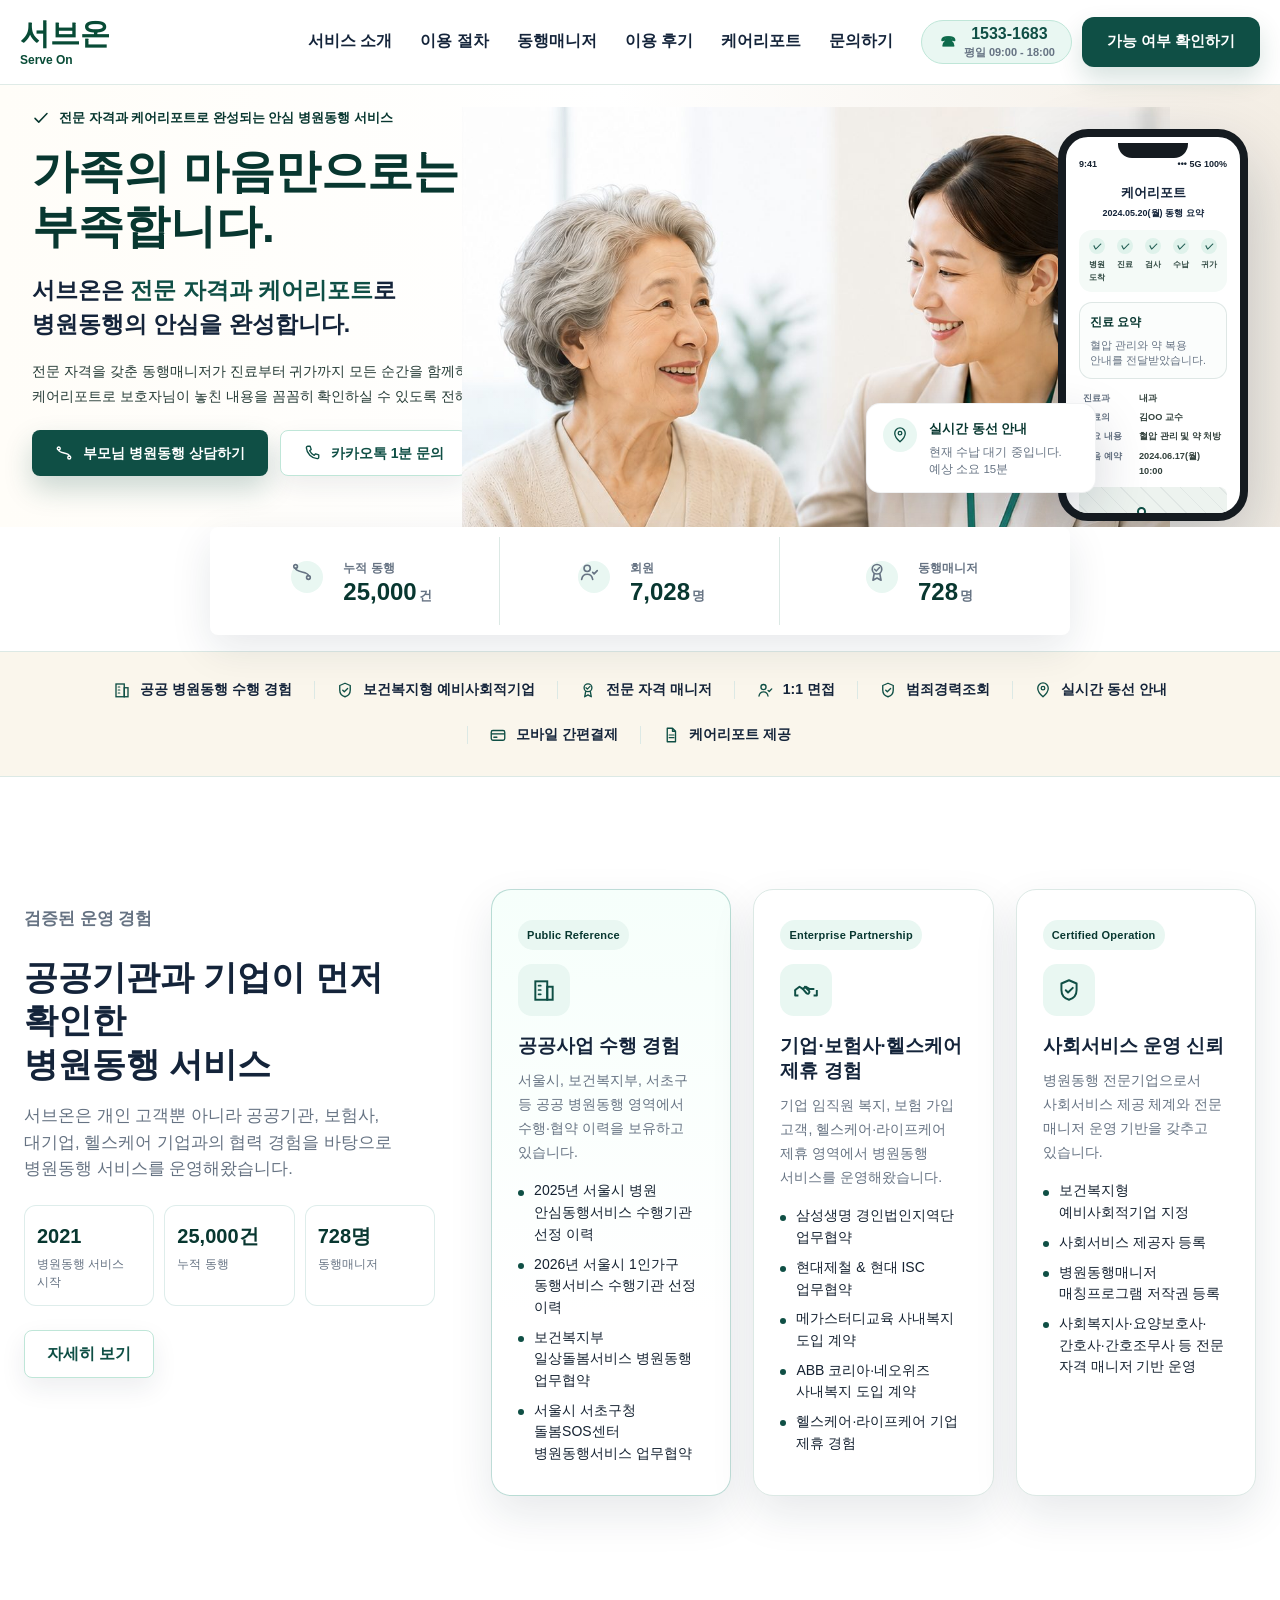
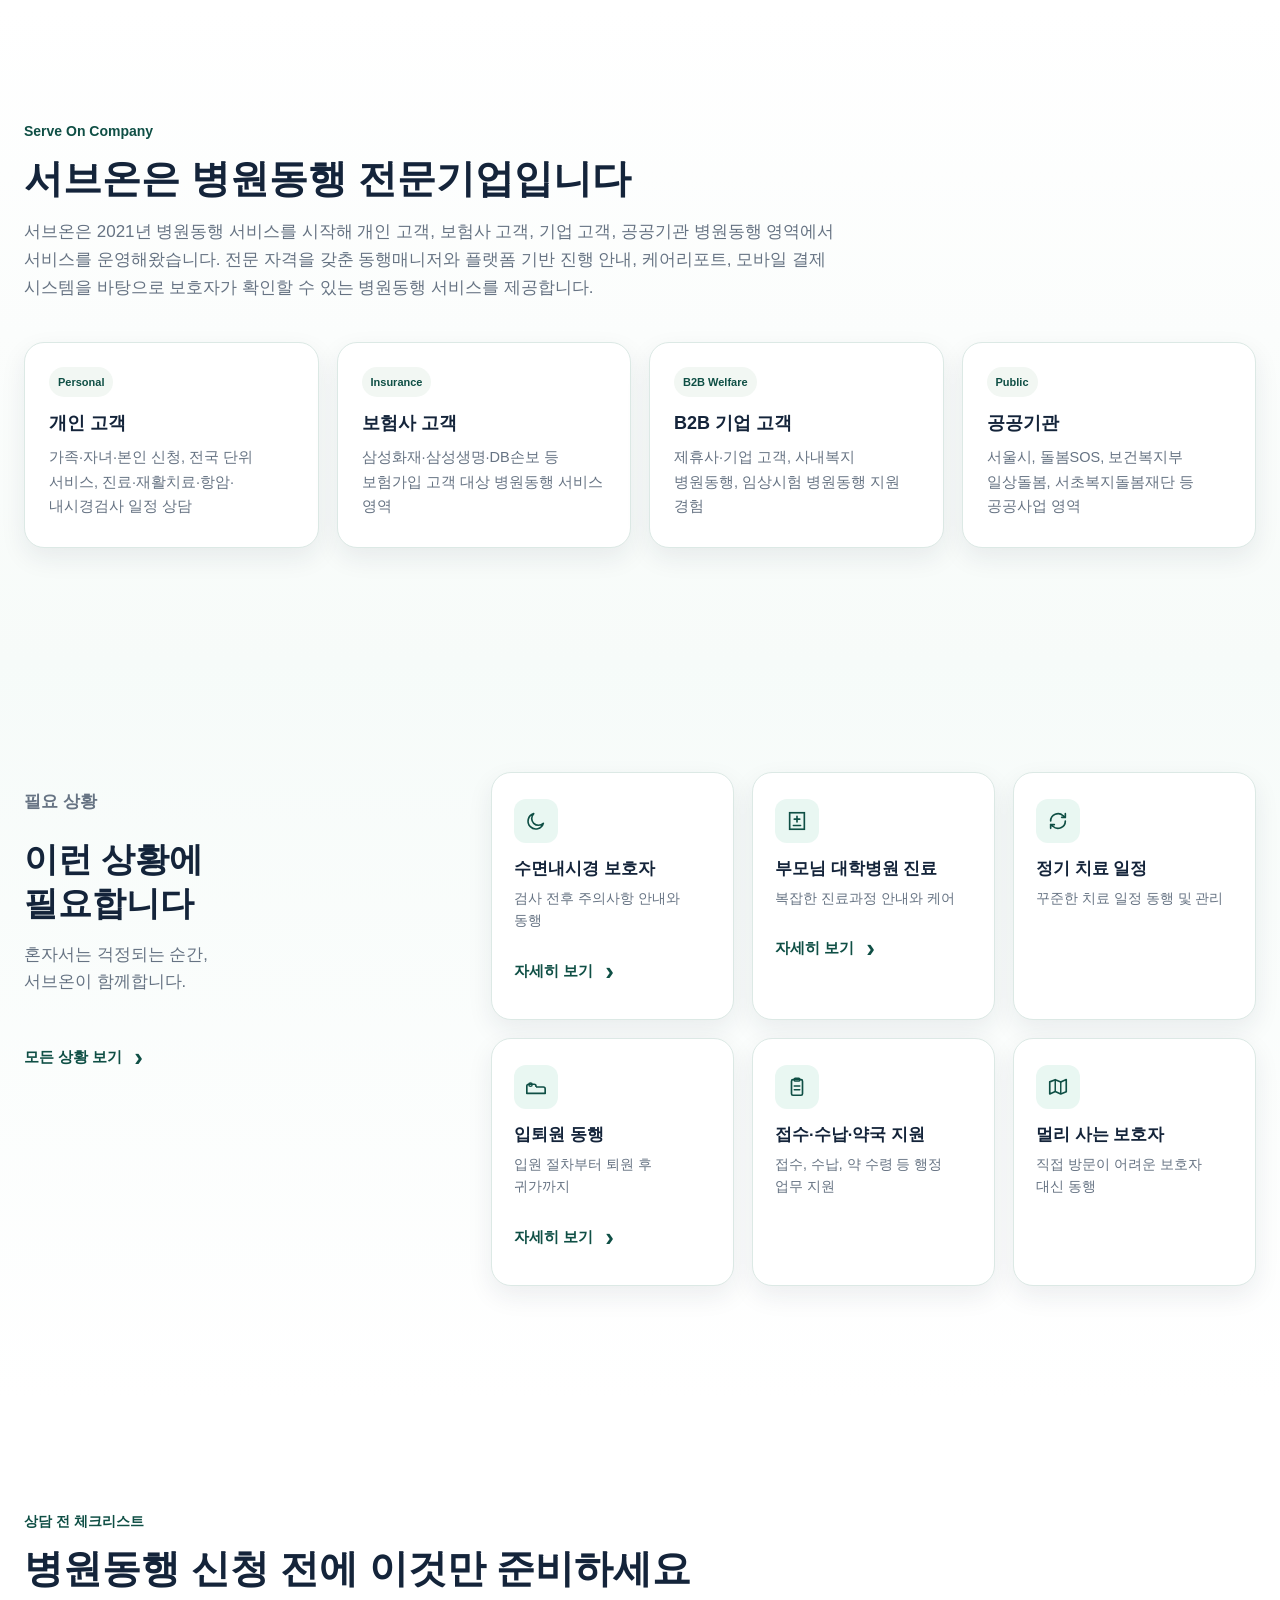
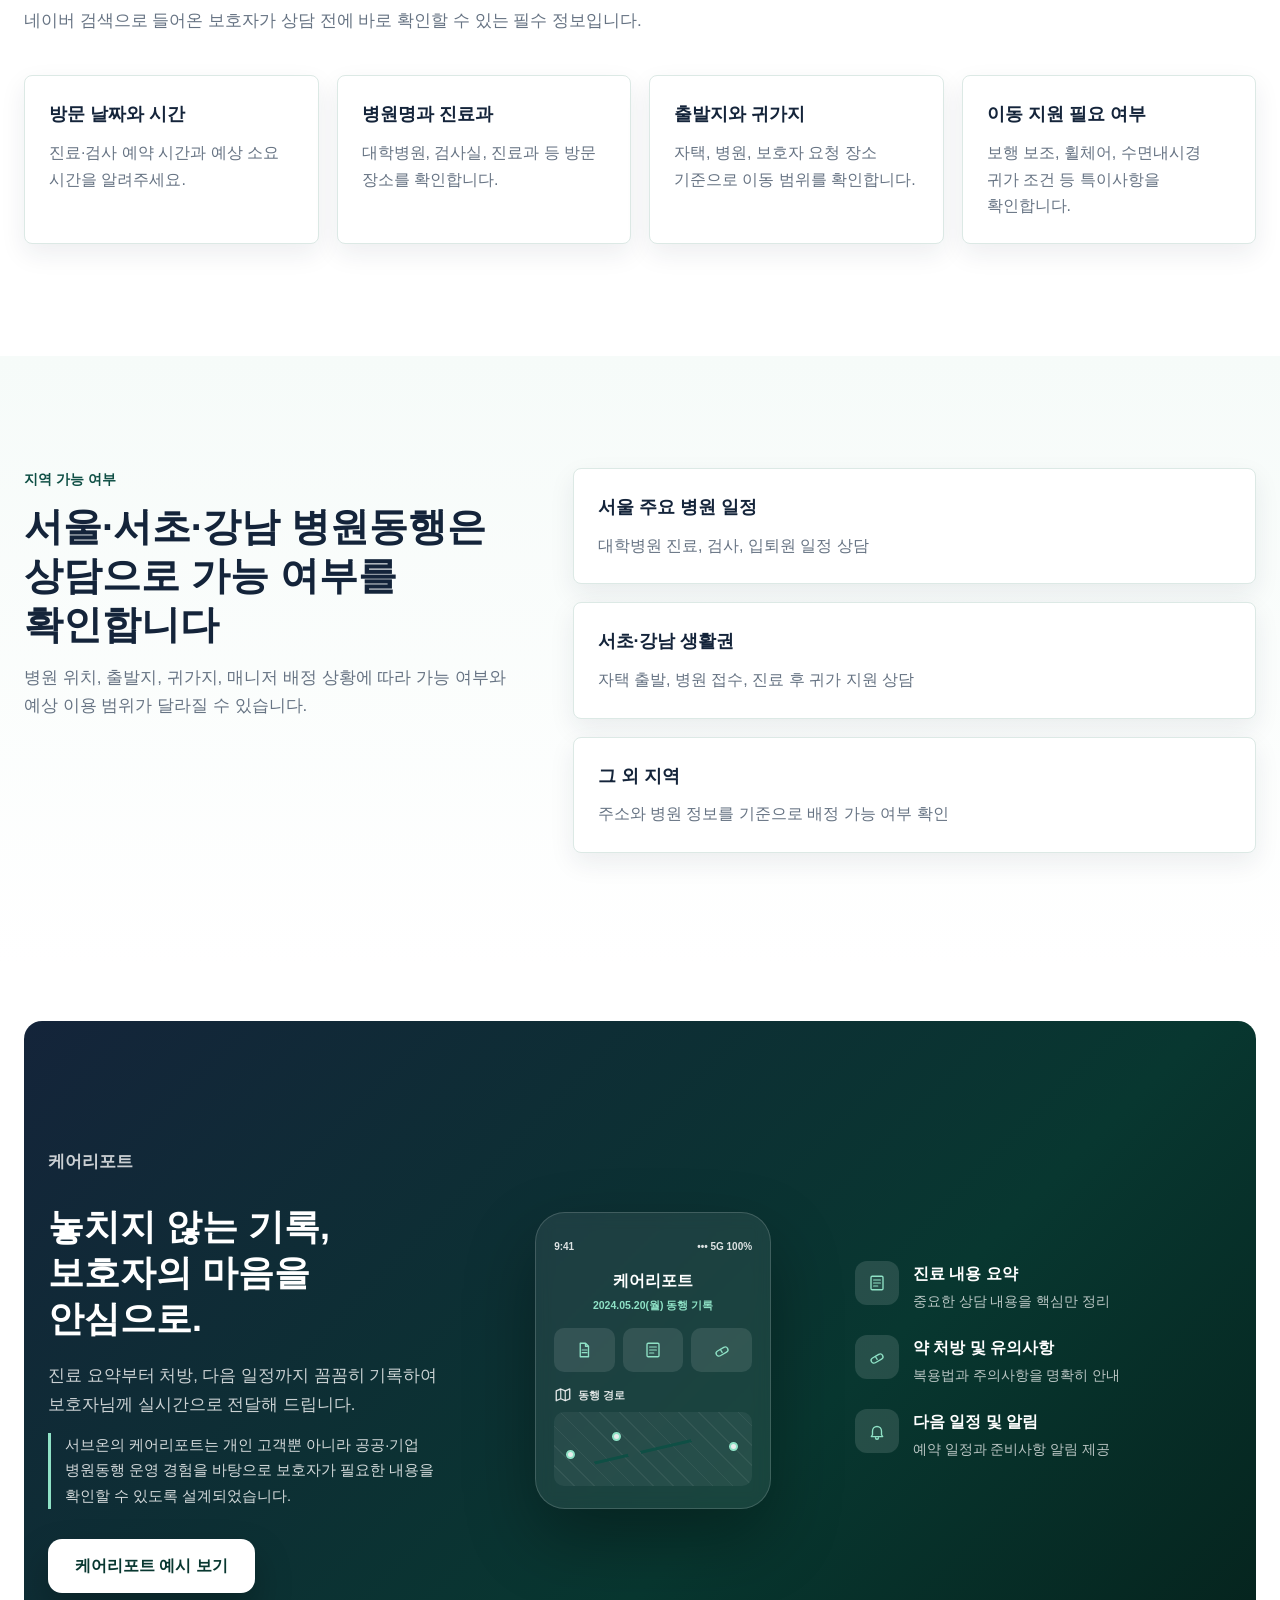
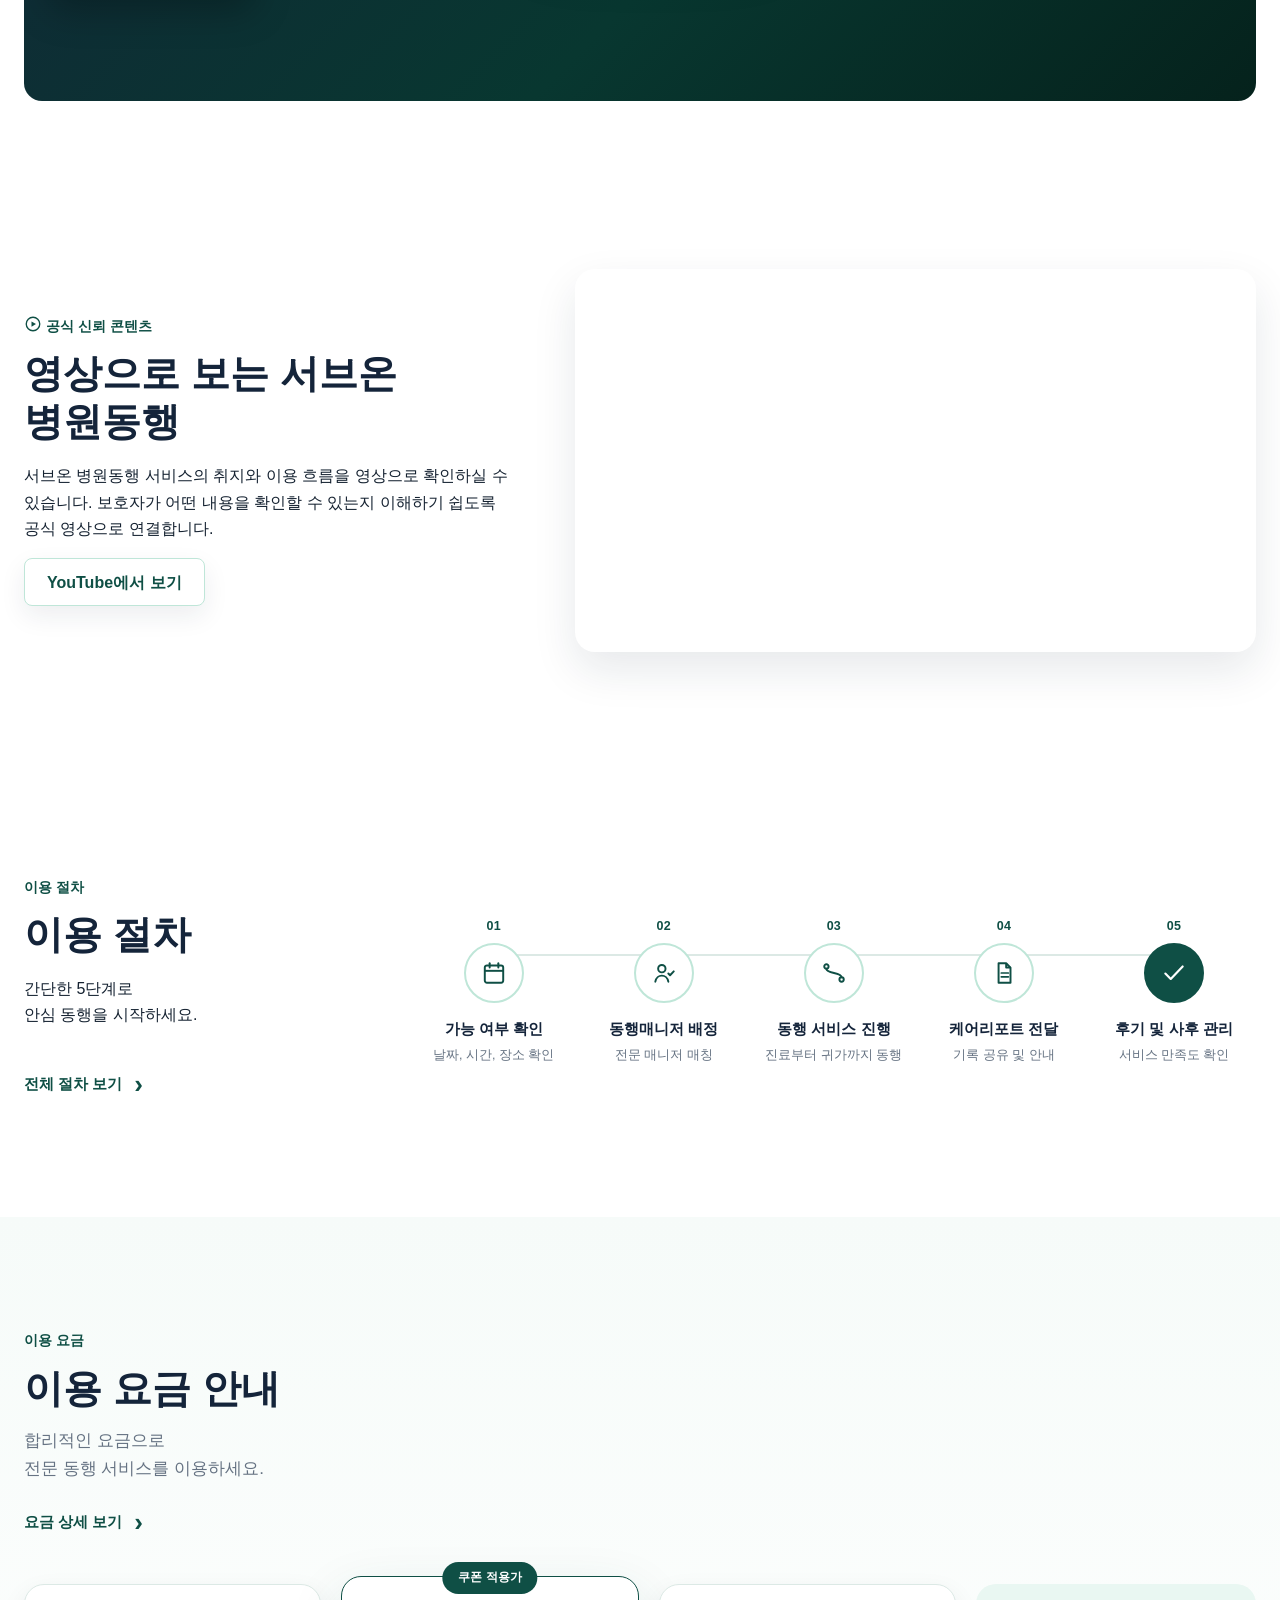
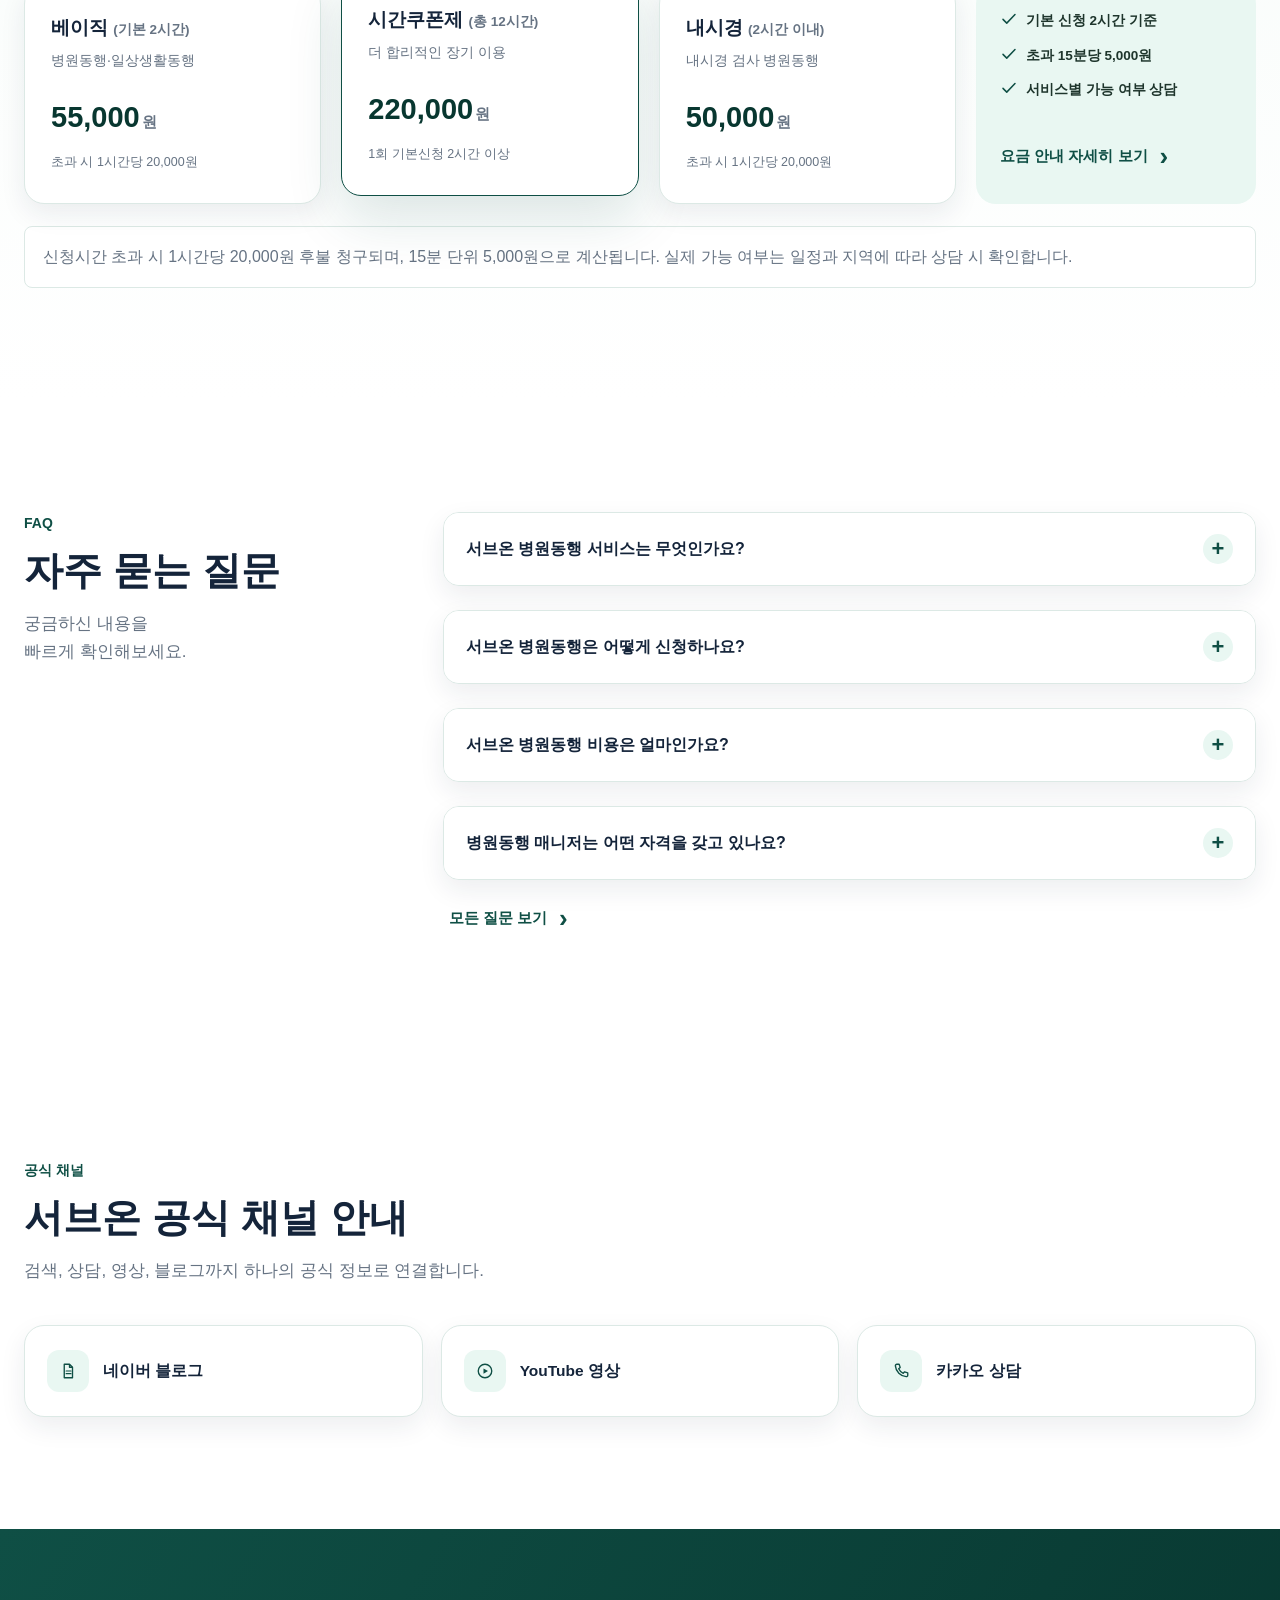
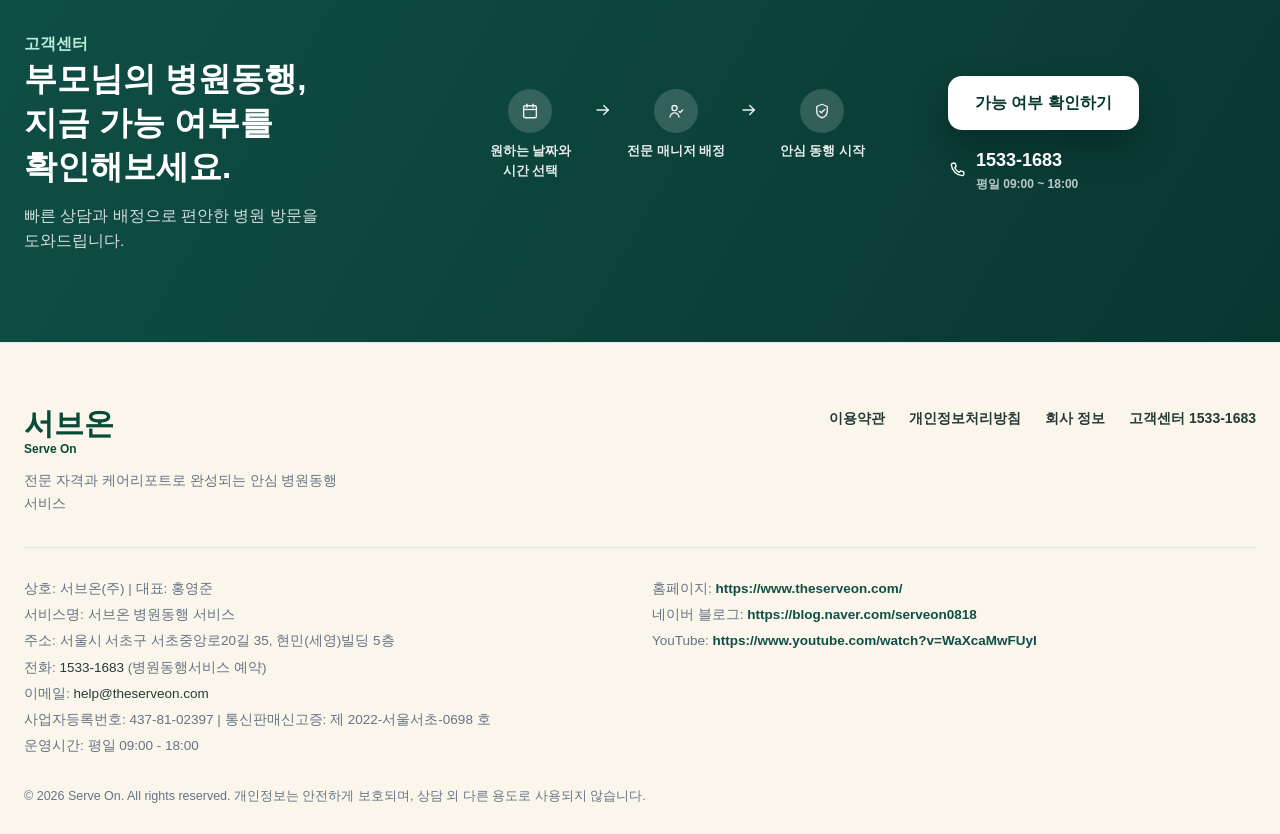
==== commit 014484e1: "히어로 이미지 PNG를 JPEG로 압축 (1.9MB -> 155KB) 프로젝트 컨벤션에 맞춰 미압축 PNG를 JPEG로 교체하고 index.html 참조 경로를 갱신했습니다." ====
--- a/index.html
+++ b/index.html
@@ -240,7 +240,7 @@
 
         <div class="hp-hero-visual">
           <div class="hp-hero-photo">
-            <img src="assets/serveon-hero-patient-manager.png" alt="어르신과 동행매니저가 함께하는 서브온 병원동행 서비스 이미지" loading="eager">
+            <img src="assets/serveon-hero-patient-manager.jpg" alt="어르신과 동행매니저가 함께하는 서브온 병원동행 서비스 이미지" loading="eager">
           </div>
 
           <aside class="hp-hero-phone" aria-label="케어리포트 모바일 예시">
